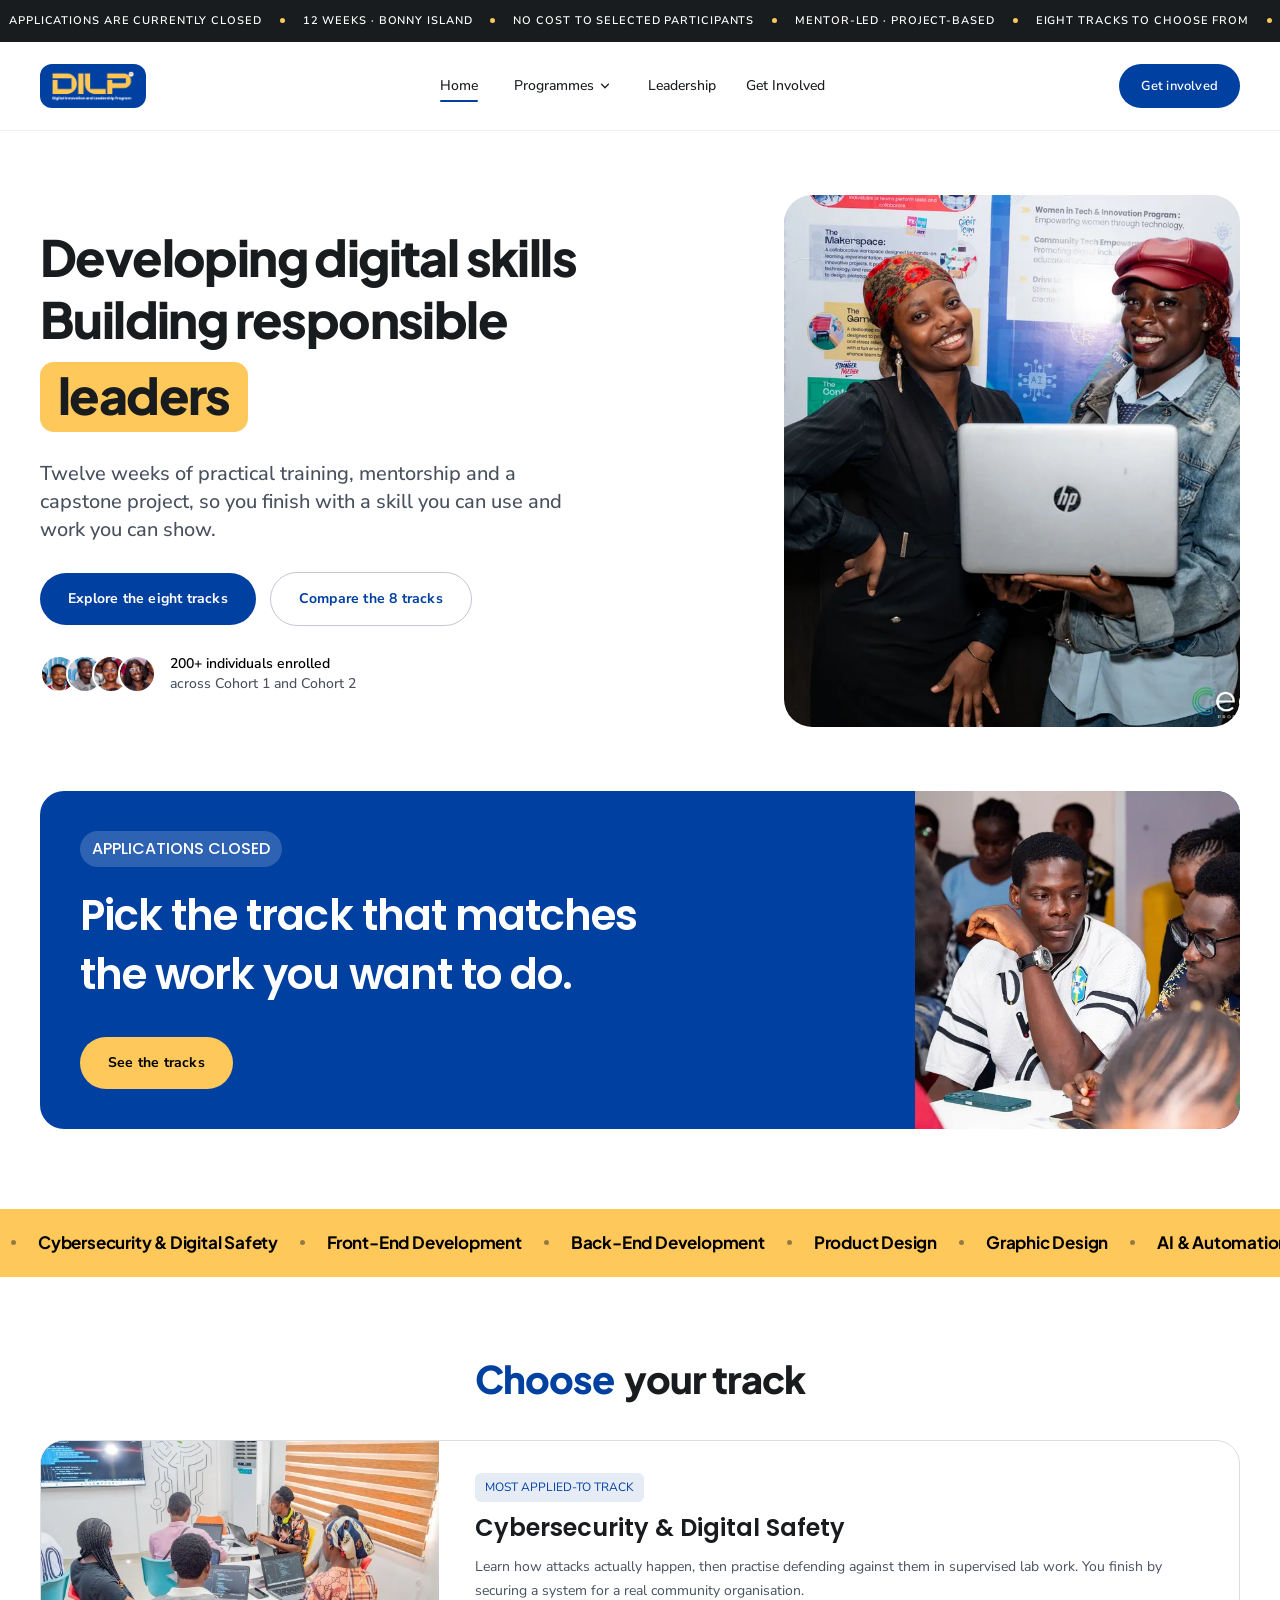
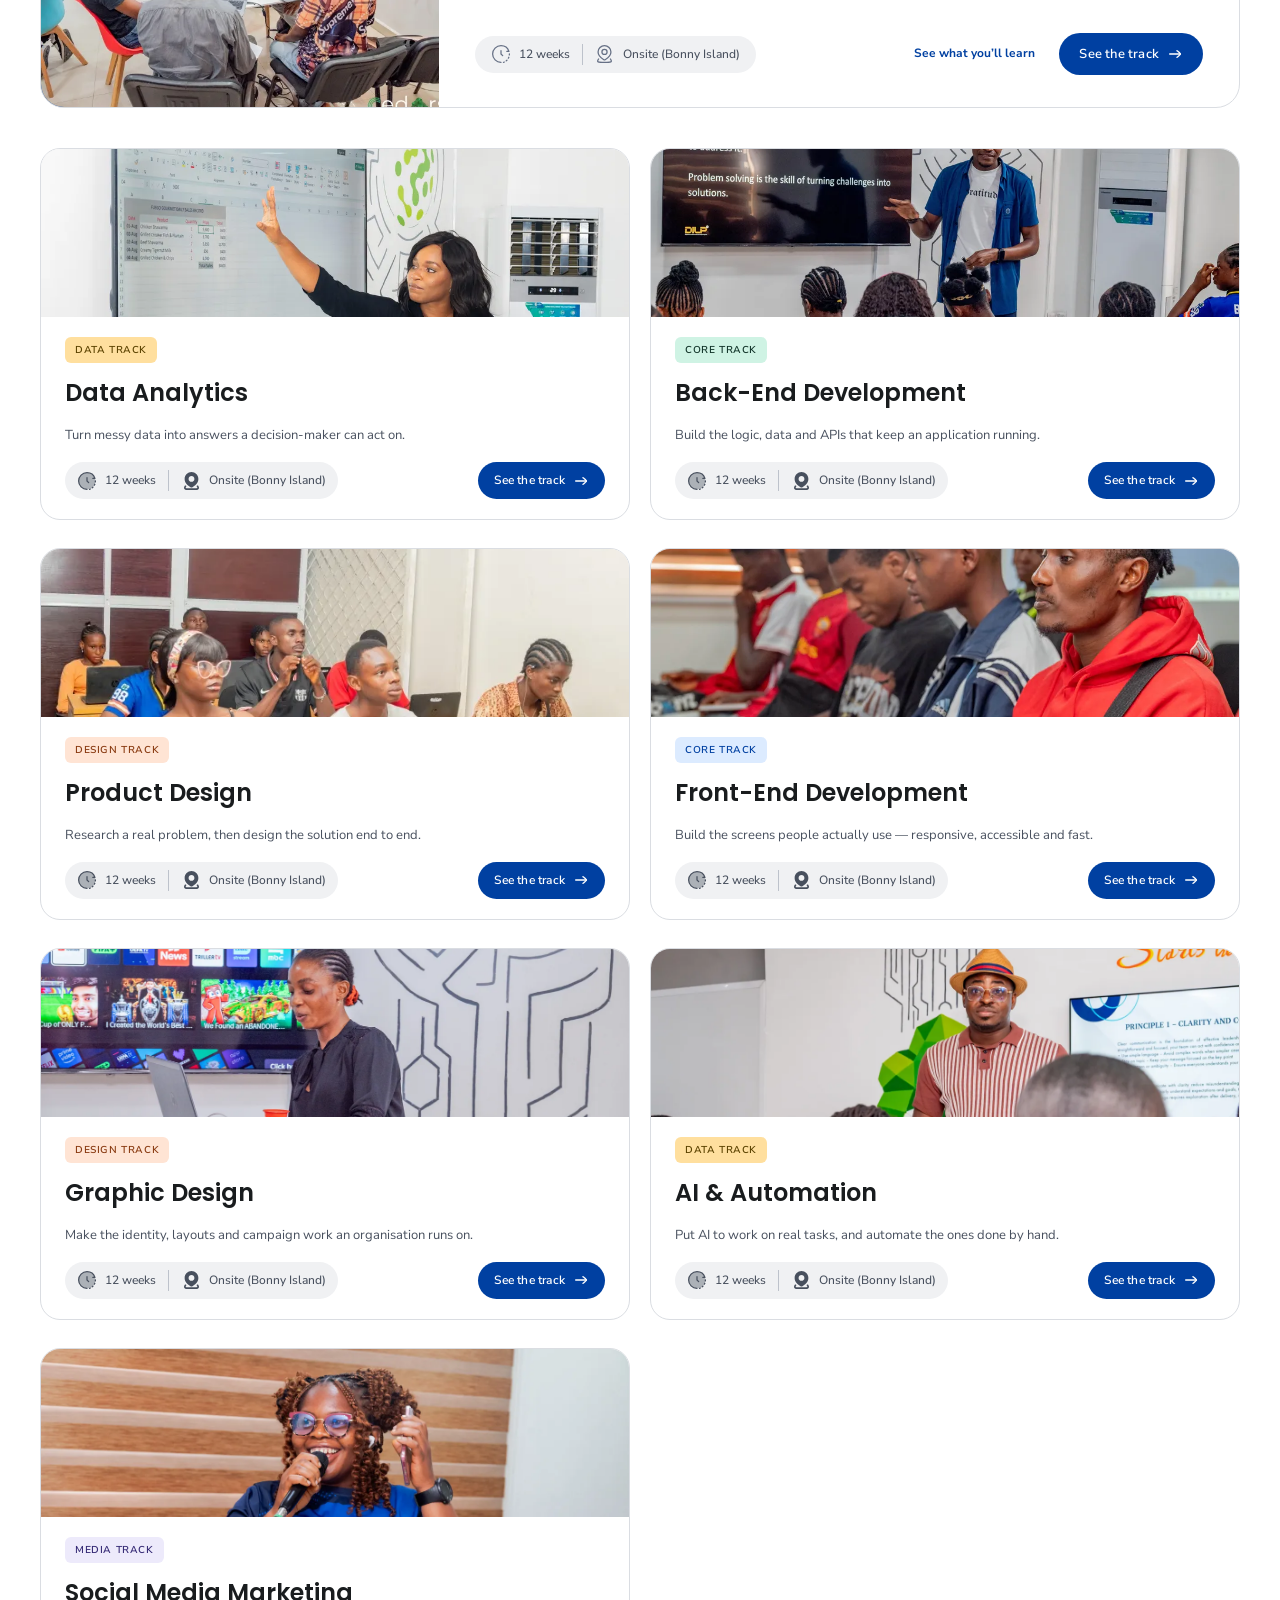
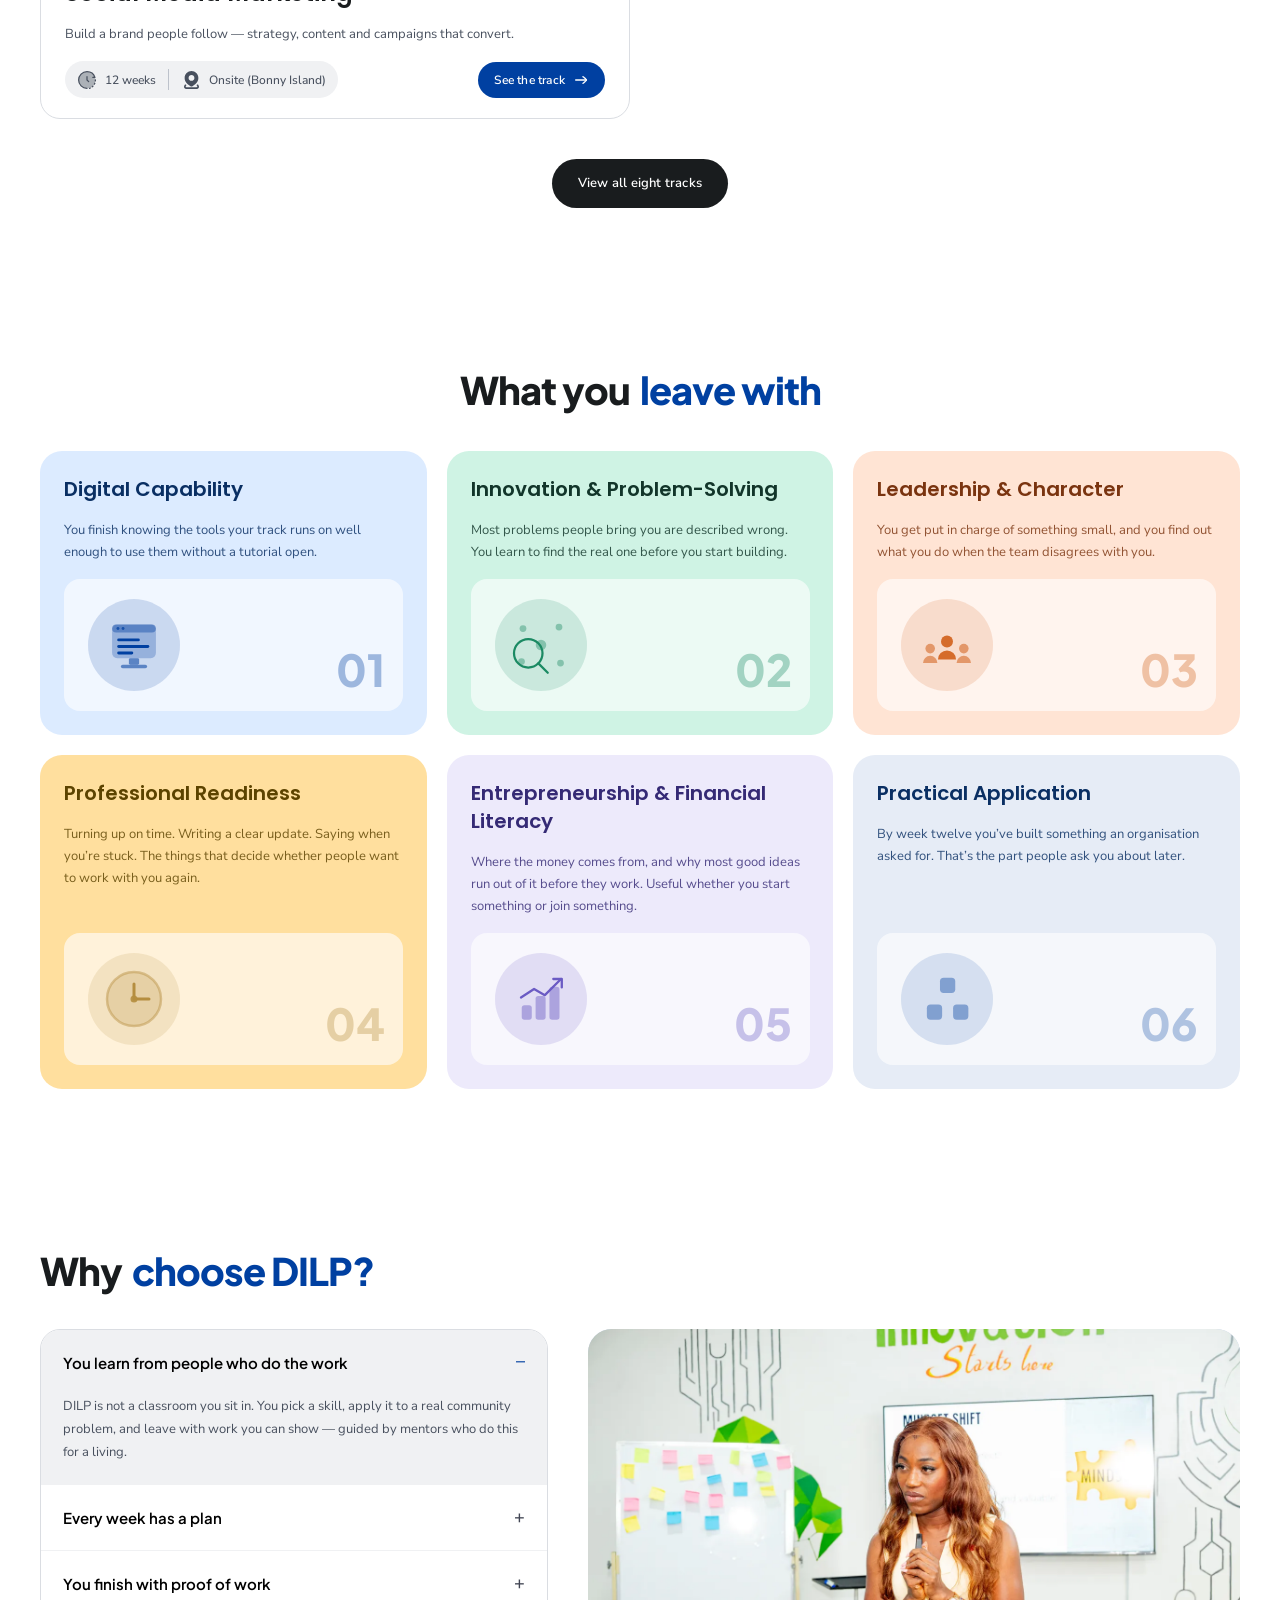
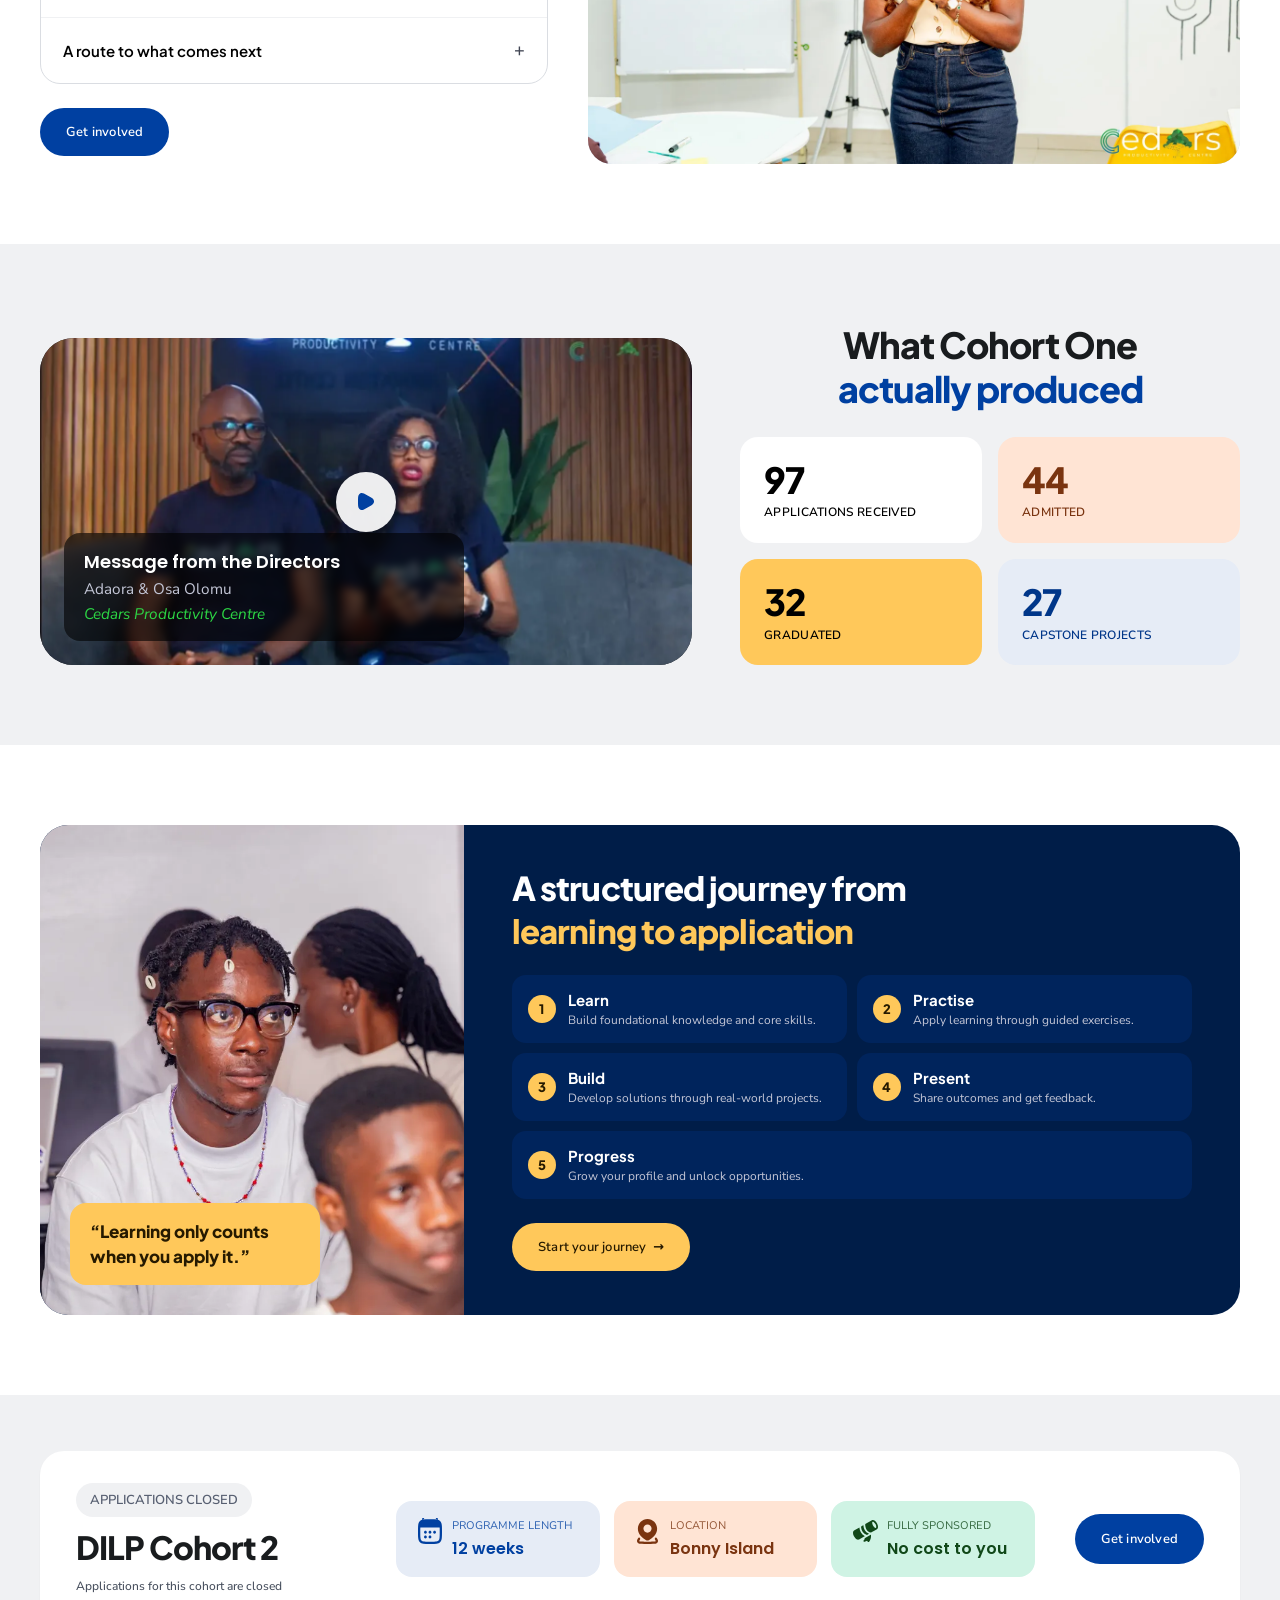
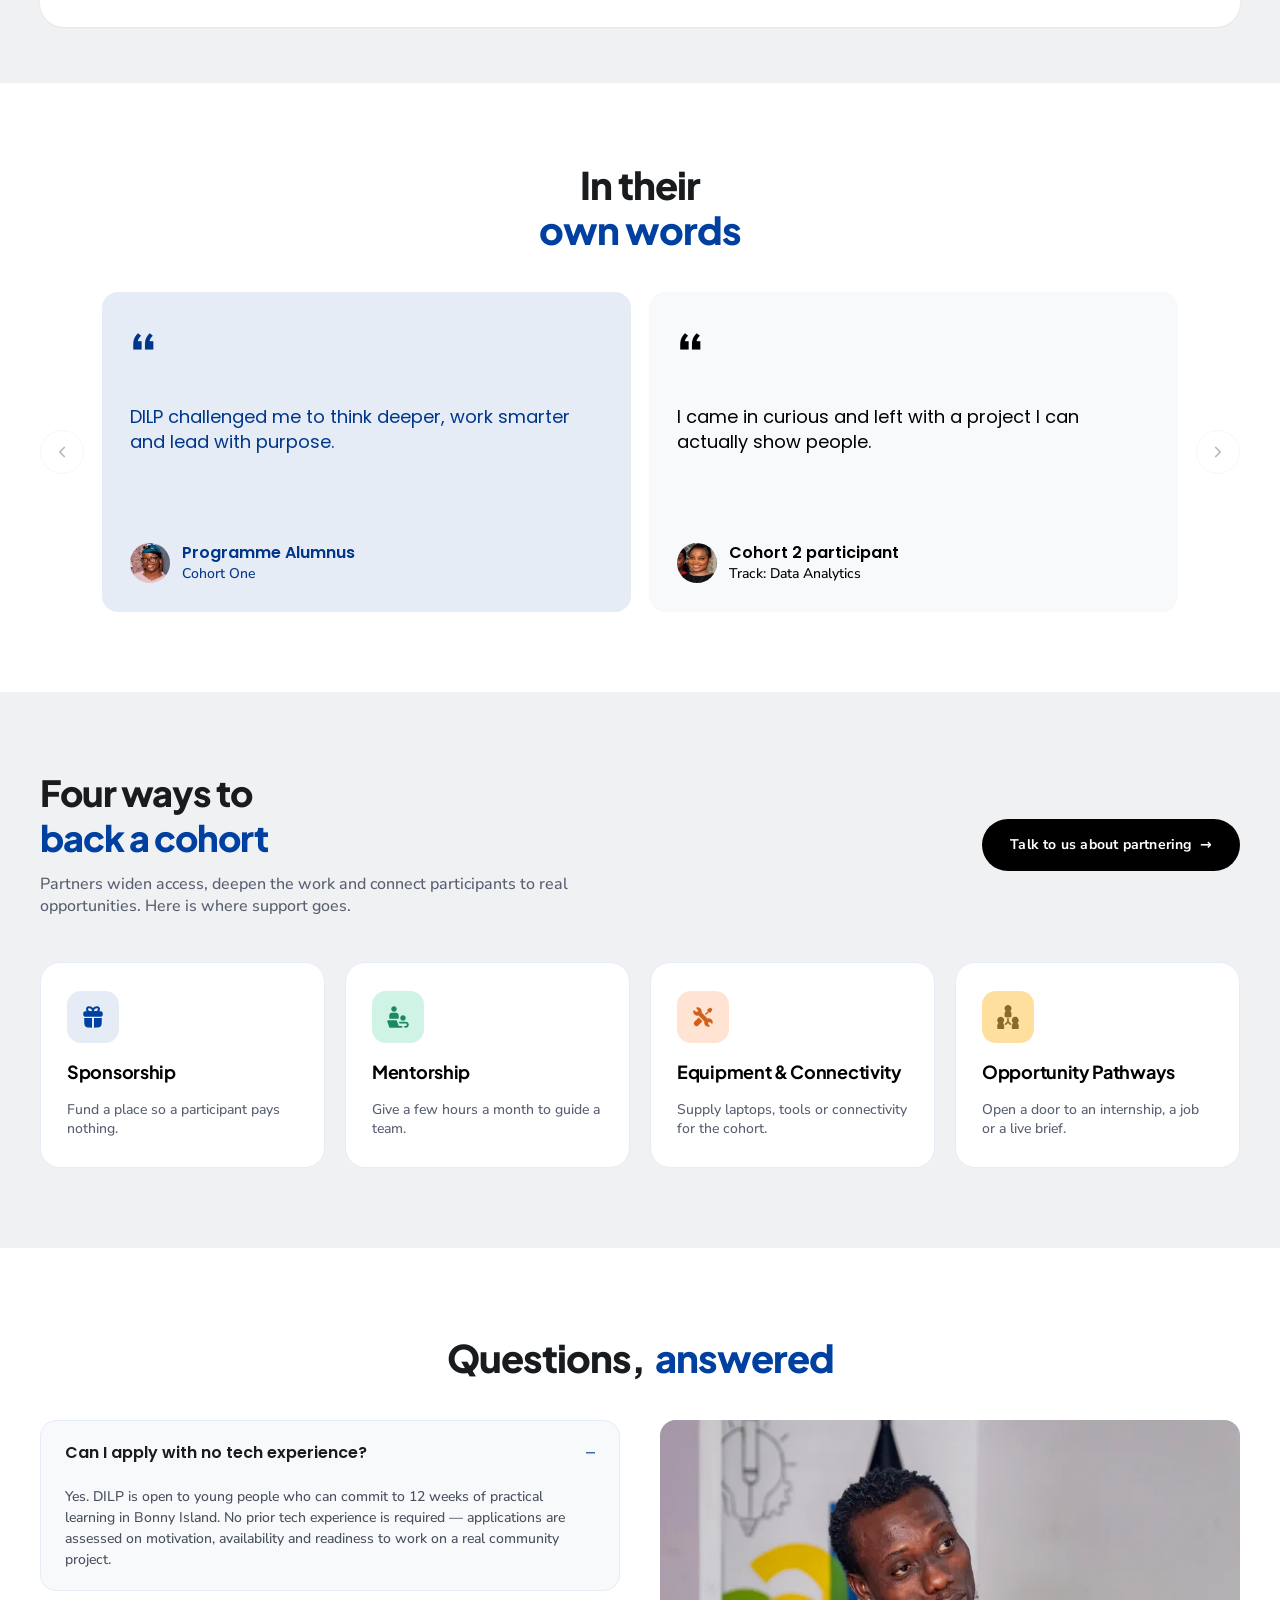
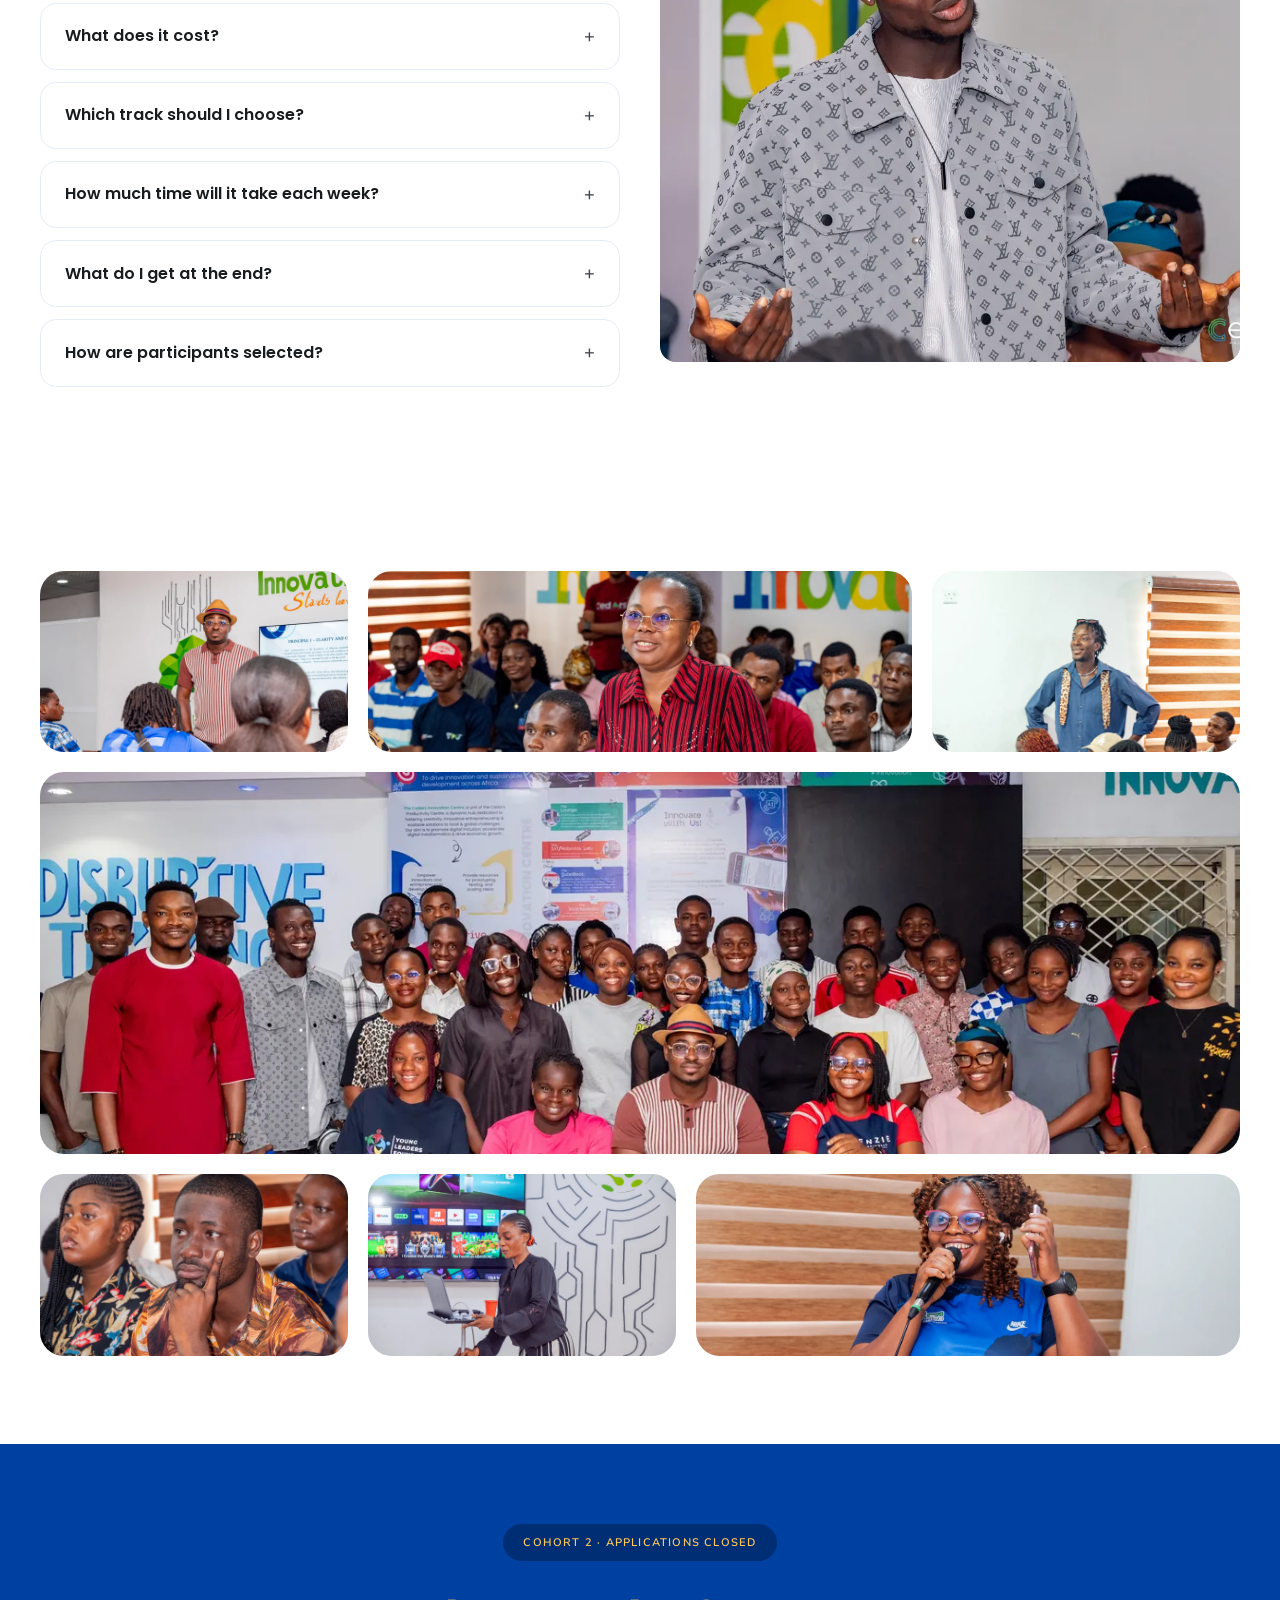
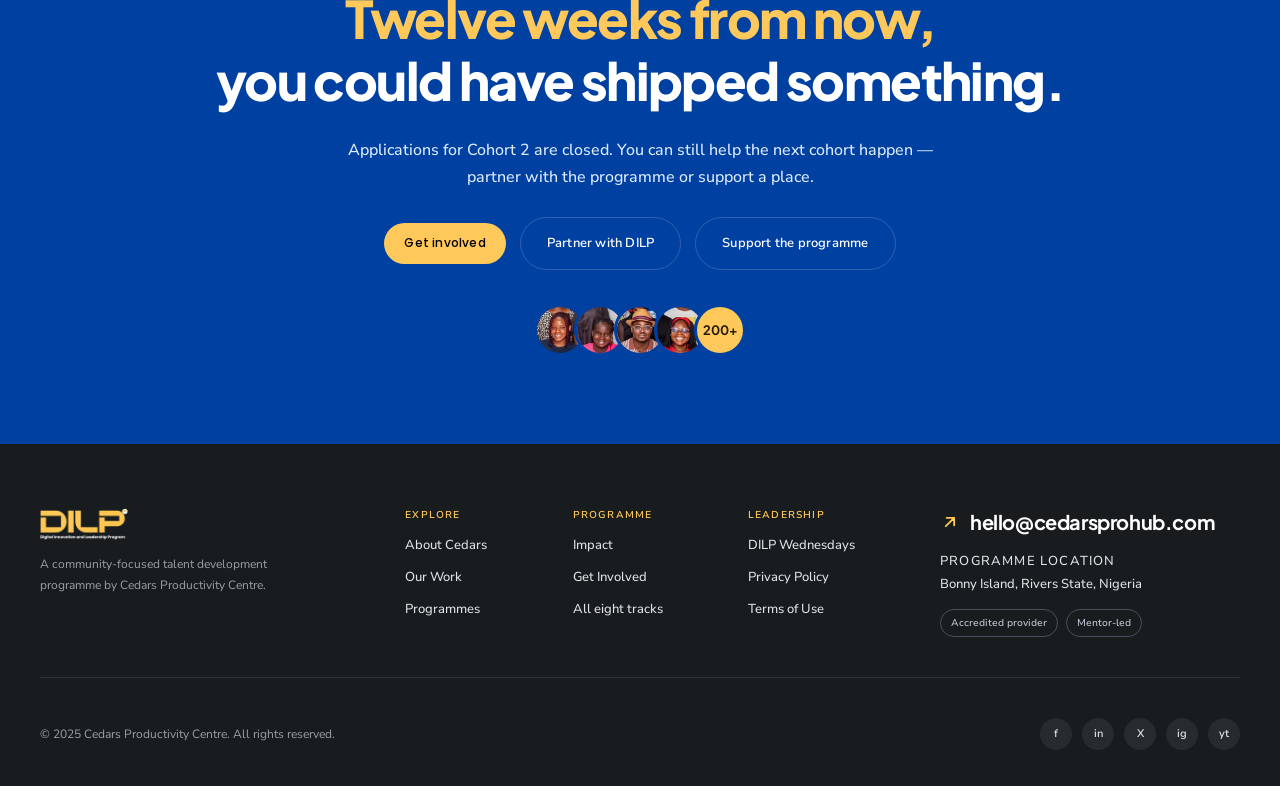
==== index.html @ db4162d0 "Sit each drawing inside its circle Two of the six spilled past the halo and the rest nearly filled i" ====
<!DOCTYPE html>
<html lang="en">
<head>
<meta charset="utf-8">
<meta name="viewport" content="width=device-width, initial-scale=1">
<title>DILP — Digital Innovation &amp; Leadership Programme | Cedars Productivity Centre</title>
<meta name="description" content="DILP is a 12-week practical training, mentorship and capstone programme in Bonny Island, delivered by Cedars Productivity Centre. Applications for Cohort 2 are closed. No cost to selected participants.">
<meta name="theme-color" content="#0040a1">

<meta property="og:type" content="website">
<meta property="og:title" content="DILP — Developing digital skills, building responsible leaders">
<meta property="og:description" content="Twelve weeks of practical training, mentorship and a capstone project. Applications for Cohort 2 are closed.">
<meta property="og:image" content="assets/img/hero-media.webp">

<link rel="preconnect" href="https://fonts.googleapis.com">
<link rel="preconnect" href="https://fonts.gstatic.com" crossorigin>
<link href="https://fonts.googleapis.com/css2?family=Plus+Jakarta+Sans:wght@600;700;800&family=Nunito+Sans:ital,wght@0,400;0,500;0,600;0,700;1,400&family=Poppins:wght@400;500;600&display=swap" rel="stylesheet">
<link rel="stylesheet" href="styles.css">
</head>
<body>

<a class="skip-link" href="#main">Skip to content</a>

<!-- =====================================================================
     1 — Announcement ticker (scrolling)
     ===================================================================== -->
<div class="ticker" aria-label="Programme announcements">
  <div class="marquee" style="--marquee-duration: 42s" data-marquee>
    <div class="marquee__track" data-marquee-track>
      <p class="ticker__item">APPLICATIONS ARE CURRENTLY CLOSED <img class="ticker__dot" src="assets/svg/ticker-dot.svg" alt="" aria-hidden="true"></p>
      <p class="ticker__item">12 WEEKS · BONNY ISLAND <img class="ticker__dot" src="assets/svg/ticker-dot.svg" alt="" aria-hidden="true"></p>
      <p class="ticker__item">NO COST TO SELECTED PARTICIPANTS <img class="ticker__dot" src="assets/svg/ticker-dot.svg" alt="" aria-hidden="true"></p>
      <p class="ticker__item">MENTOR-LED · PROJECT-BASED <img class="ticker__dot" src="assets/svg/ticker-dot.svg" alt="" aria-hidden="true"></p>
      <p class="ticker__item">EIGHT TRACKS TO CHOOSE FROM <img class="ticker__dot" src="assets/svg/ticker-dot.svg" alt="" aria-hidden="true"></p>
      <p class="ticker__item">DELIVERED BY CEDARS PRODUCTIVITY CENTRE <img class="ticker__dot" src="assets/svg/ticker-dot.svg" alt="" aria-hidden="true"></p>
    </div>
  </div>
</div>

<!-- =====================================================================
     2 — Header
     ===================================================================== -->
<header class="header" data-header>
  <div class="shell header__inner">
    <a class="logo" href="index.html" aria-label="DILP — home">
      <span class="logo__plate">
        <img class="logo__img" src="assets/img/dilp-logo.png" width="186" height="68" alt="DILP">
        <span class="logo__word" aria-hidden="true">DILP</span>
      </span>
    </a>

    <nav class="nav" aria-label="Primary">
      <a class="nav__link" href="index.html" aria-current="page">Home</a>
      <div class="nav__group" data-dropdown data-open="false">
        <button class="nav__link" type="button" aria-expanded="false" aria-haspopup="true" aria-controls="programmes-menu" data-dropdown-toggle>
          Programmes
          <img class="nav__chevron" src="assets/svg/nav-chevron.svg" alt="" aria-hidden="true">
        </button>
        <div class="dropdown" id="programmes-menu" role="menu">
          <span class="dropdown__label">EIGHT TRACKS</span>
          <a role="menuitem" href="tracks/cybersecurity.html">Cybersecurity &amp; Digital Safety</a>
          <a role="menuitem" href="tracks/front-end-development.html">Front-End Development</a>
          <a role="menuitem" href="tracks/back-end-development.html">Back-End Development</a>
          <a role="menuitem" href="tracks/product-design.html">Product Design</a>
          <a role="menuitem" href="tracks/graphic-design.html">Graphic Design</a>
          <a role="menuitem" href="tracks/ai-and-automation.html">AI &amp; Automation</a>
          <a role="menuitem" href="tracks/data-analytics.html">Data Analytics</a>
          <a role="menuitem" href="tracks/social-media-marketing.html">Social Media Marketing</a>
        </div>
      </div>
      <a class="nav__link" href="articles/index.html">Leadership</a>
      <a class="nav__link" href="get-involved.html">Get Involved</a>
    </nav>

    <div class="header__actions">
      <a class="btn btn--blue btn--nav" href="get-involved.html">Get involved</a>
      <button class="burger" type="button" aria-expanded="false" aria-controls="mobile-nav" aria-label="Open menu" data-burger>
        <span></span>
      </button>
    </div>
  </div>

  <!-- Mobile menu mirrors the desktop nav exactly: the same four
       destinations, with Programmes expanding to the track list. -->
  <div class="mobile-nav" id="mobile-nav" data-open="false">
    <div class="shell">
      <ul data-accordion>
        <li><a href="index.html">Home</a></li>
        <li class="mobile-nav__group" data-open="false">
          <button class="mobile-nav__toggle" type="button" aria-expanded="false" aria-controls="mobile-programmes" data-accordion-toggle>
            Programmes
            <span class="accordion__sign" aria-hidden="true">+</span>
          </button>
          <div class="accordion__panel" id="mobile-programmes" role="region" aria-label="Tracks">
            <div>
              <ul class="mobile-nav__sub">
                <li><a href="tracks/cybersecurity.html">Cybersecurity &amp; Digital Safety</a></li>
            <li><a href="tracks/front-end-development.html">Front-End Development</a></li>
            <li><a href="tracks/back-end-development.html">Back-End Development</a></li>
            <li><a href="tracks/product-design.html">Product Design</a></li>
            <li><a href="tracks/graphic-design.html">Graphic Design</a></li>
            <li><a href="tracks/ai-and-automation.html">AI &amp; Automation</a></li>
            <li><a href="tracks/data-analytics.html">Data Analytics</a></li>
            <li><a href="tracks/social-media-marketing.html">Social Media Marketing</a></li>
              </ul>
            </div>
          </div>
        </li>
        <li><a href="articles/index.html">Leadership</a></li>
        <li><a href="get-involved.html">Get Involved</a></li>
      </ul>
      <a class="btn btn--blue btn--lg" href="get-involved.html">Get involved</a>
    </div>
  </div>
</header>

<main id="main">
  <span id="top"></span>

  <!-- ===================================================================
       3 — Hero
       =================================================================== -->
  <section class="section--white hero">
    <div class="shell hero__inner">
      <div class="hero__copy">
        <h1 class="hero__headline">
          <span>Developing digital skills</span>
          <span class="hero__line2">
            <span>Building responsible</span>
            <span class="hero__mark">leaders</span>
          </span>
        </h1>
        <p class="hero__sub">Twelve weeks of practical training, mentorship and a capstone project, so you finish with a skill you can use and work you can show.</p>

        <div class="hero__ctas">
          <a class="btn btn--blue btn--lg" href="#tracks">Explore the eight tracks</a>
          <a class="btn btn--outline btn--lg" href="#tracks">Compare the 8 tracks</a>
        </div>

        <div class="proof">
          <div class="avatar-stack">
            <img src="assets/img/hero-avatar-1.webp" width="38" height="38" alt="" loading="lazy">
            <img src="assets/img/hero-avatar-2.webp" width="38" height="38" alt="" loading="lazy">
            <img src="assets/img/hero-avatar-3.webp" width="38" height="38" alt="" loading="lazy">
            <img src="assets/img/hero-avatar-4.webp" width="38" height="38" alt="" loading="lazy">
          </div>
          <p class="proof__text">
            <strong>200+ individuals enrolled</strong>
            <span>across Cohort 1 and Cohort 2</span>
          </p>
        </div>
      </div>

      <div class="hero__media">
        <img src="assets/img/hero-media.webp" width="480" height="560" alt="Two DILP participants presenting their work with a laptop at the Cedars Productivity Centre.">
      </div>
    </div>
  </section>

  <!-- ===================================================================
       4 — Hero promo cluster
       =================================================================== -->
  <section class="section--white promo">
    <div class="shell promo__inner">
      <!-- The Figma promo cluster is now a single full-width card; the quiz
           and "Delivered by" cards were dropped from the design. Kept here,
           commented out, in case you want them back.
      <div class="promo__side">
        <div class="card-quiz reveal">
          <h3>Not sure which track fits you?</h3>
          <a class="btn btn--white btn--sm" href="#tracks">Take the 2-minute quiz</a>
        </div>

        <div class="card-delivered reveal">
          <p class="card-delivered__eyebrow">DELIVERED BY</p>
          <h3>Cedars Productivity Centre</h3>
          <div class="chips">
            <span class="chip-outline">Mentor-led</span>
            <span class="chip-outline">Project-based</span>
          </div>
        </div>
      </div>
      -->

      <div class="card-urgency reveal">
        <div class="card-urgency__copy">
          <div class="card-urgency__top">
            <span class="chip-urgency chip-urgency--closed">APPLICATIONS CLOSED</span>
            <h2>Pick the track that matches the work you want to do.</h2>
          </div>
          <a class="btn btn--yellow btn--lg" href="#tracks" style="align-self:flex-start">See the tracks</a>
        </div>
        <div class="card-urgency__media">
          <img src="assets/img/promo-goodgods.webp" alt="DILP participants listening during a session." loading="lazy">
        </div>
      </div>
    </div>
  </section>

  <!-- ===================================================================
       5 — Track marquee (scrolling)
       =================================================================== -->
  <div class="track-marquee" aria-label="Available tracks">
    <div class="marquee marquee--reverse" style="--marquee-duration: 34s" data-marquee>
      <div class="marquee__track" data-marquee-track>
        <p class="track-marquee__item"><img class="track-marquee__sep" src="assets/svg/marquee-sep.svg" alt="" aria-hidden="true"> Cybersecurity &amp; Digital Safety</p>
        <p class="track-marquee__item"><img class="track-marquee__sep" src="assets/svg/marquee-sep.svg" alt="" aria-hidden="true"> Front-End Development</p>
        <p class="track-marquee__item"><img class="track-marquee__sep" src="assets/svg/marquee-sep.svg" alt="" aria-hidden="true"> Back-End Development</p>
        <p class="track-marquee__item"><img class="track-marquee__sep" src="assets/svg/marquee-sep.svg" alt="" aria-hidden="true"> Product Design</p>
        <p class="track-marquee__item"><img class="track-marquee__sep" src="assets/svg/marquee-sep.svg" alt="" aria-hidden="true"> Graphic Design</p>
        <p class="track-marquee__item"><img class="track-marquee__sep" src="assets/svg/marquee-sep.svg" alt="" aria-hidden="true"> AI &amp; Automation</p>
        <p class="track-marquee__item"><img class="track-marquee__sep" src="assets/svg/marquee-sep.svg" alt="" aria-hidden="true"> Data Analytics</p>
        <p class="track-marquee__item"><img class="track-marquee__sep" src="assets/svg/marquee-sep.svg" alt="" aria-hidden="true"> Social Media Marketing</p>
        <p class="track-marquee__item"><img class="track-marquee__sep" src="assets/svg/marquee-sep.svg" alt="" aria-hidden="true"> Capstone Project</p>
      </div>
    </div>
  </div>

  <!-- ===================================================================
       6 — Choose your track
       =================================================================== -->
  <section class="section--white" id="tracks">
    <div class="shell tracks__inner">
      <h2 class="heading2 reveal"><span class="accent">Choose</span> <span>your track</span></h2>

      <article class="track-featured reveal">
        <div class="track-featured__thumb">
          <div class="track-featured__thumb-inner">
            <img src="assets/img/track-featured.webp" alt="Students working on laptops during a cybersecurity lab session.">
          </div>
        </div>
        <div class="track-featured__body">
          <div class="track-featured__top">
            <span class="chip-soft">MOST APPLIED-TO TRACK</span>
            <h3><a class="card-link" href="tracks/cybersecurity.html">Cybersecurity &amp; Digital Safety</a></h3>
            <p>Learn how attacks actually happen, then practise defending against them in supervised lab work. You finish by securing a system for a real community organisation.</p>
          </div>
          <div class="track-featured__bottom">
            <div class="meta-pill">
              <span class="meta-pill__item"><span class="ico ico--20"><img src="assets/svg/icon-clock-lg.svg" alt="" aria-hidden="true"></span><span>12 weeks</span></span>
              <span class="meta-pill__rule"></span>
              <span class="meta-pill__item"><span class="ico ico--20"><img src="assets/svg/icon-location-lg.svg" alt="" aria-hidden="true"></span><span>Onsite (Bonny Island)</span></span>
            </div>
            <div class="track-featured__actions">
              <a class="link-strong" href="tracks/cybersecurity.html">See what you&rsquo;ll learn</a>
              <a class="btn btn--blue btn--sm" href="tracks/cybersecurity.html">See the track <span class="ico ico--16 arrow"><img src="assets/svg/icon-arrow-right.svg" alt="" aria-hidden="true"></span></a>
            </div>
          </div>
        </div>
      </article>

      <div class="track-grid">
        <article class="track-card reveal">
          <div class="track-card__media track-card__media--data">
            <img src="assets/img/track-data-top.webp" alt="A facilitator pointing at a whiteboard during a data analytics class." loading="lazy">
          </div>
          <div class="track-card__body">
            <span class="tag tag--data">DATA TRACK</span>
            <h3><a class="card-link" href="tracks/data-analytics.html">Data Analytics</a></h3>
            <p>Turn messy data into answers a decision-maker can act on.</p>
            <div class="track-card__footer">
              <div class="meta-pill meta-pill--tight">
                <span class="meta-pill__item"><span class="ico ico--20"><img src="assets/svg/icon-clock.svg" alt="" aria-hidden="true"></span><span>12 weeks</span></span>
                <span class="meta-pill__rule"></span>
                <span class="meta-pill__item"><span class="ico ico--20"><img src="assets/svg/icon-location.svg" alt="" aria-hidden="true"></span><span>Onsite (Bonny Island)</span></span>
              </div>
              <a class="btn btn--blue btn--xs" href="tracks/data-analytics.html">See the track <span class="ico ico--16 arrow"><img src="assets/svg/icon-arrow-right.svg" alt="" aria-hidden="true"></span></a>
            </div>
          </div>
        </article>

        <article class="track-card reveal">
          <div class="track-card__media track-card__media--backend">
            <img src="assets/img/track-backend-top.webp" alt="A DILP participant presenting a problem-solving slide." loading="lazy">
          </div>
          <div class="track-card__body">
            <span class="tag tag--core-green">CORE TRACK</span>
            <h3><a class="card-link" href="tracks/back-end-development.html">Back-End Development</a></h3>
            <p>Build the logic, data and APIs that keep an application running.</p>
            <div class="track-card__footer">
              <div class="meta-pill meta-pill--tight">
                <span class="meta-pill__item"><span class="ico ico--20"><img src="assets/svg/icon-clock.svg" alt="" aria-hidden="true"></span><span>12 weeks</span></span>
                <span class="meta-pill__rule"></span>
                <span class="meta-pill__item"><span class="ico ico--20"><img src="assets/svg/icon-location.svg" alt="" aria-hidden="true"></span><span>Onsite (Bonny Island)</span></span>
              </div>
              <a class="btn btn--blue btn--xs" href="tracks/back-end-development.html">See the track <span class="ico ico--16 arrow"><img src="assets/svg/icon-arrow-right.svg" alt="" aria-hidden="true"></span></a>
            </div>
          </div>
        </article>

        <article class="track-card reveal">
          <div class="track-card__media track-card__media--design">
            <img src="assets/img/track-design-top.webp" alt="Participants collaborating around laptops in a design session." loading="lazy">
          </div>
          <div class="track-card__body">
            <span class="tag tag--design">DESIGN TRACK</span>
            <h3><a class="card-link" href="tracks/product-design.html">Product Design</a></h3>
            <p>Research a real problem, then design the solution end to end.</p>
            <div class="track-card__footer">
              <div class="meta-pill meta-pill--tight">
                <span class="meta-pill__item"><span class="ico ico--20"><img src="assets/svg/icon-clock.svg" alt="" aria-hidden="true"></span><span>12 weeks</span></span>
                <span class="meta-pill__rule"></span>
                <span class="meta-pill__item"><span class="ico ico--20"><img src="assets/svg/icon-location.svg" alt="" aria-hidden="true"></span><span>Onsite (Bonny Island)</span></span>
              </div>
              <a class="btn btn--blue btn--xs" href="tracks/product-design.html">See the track <span class="ico ico--16 arrow"><img src="assets/svg/icon-arrow-right.svg" alt="" aria-hidden="true"></span></a>
            </div>
          </div>
        </article>

        <article class="track-card reveal">
          <div class="track-card__media track-card__media--frontend">
            <img src="assets/img/track-frontend-top.webp" alt="A row of DILP participants concentrating during a front-end session." loading="lazy">
          </div>
          <div class="track-card__body">
            <span class="tag tag--core-blue">CORE TRACK</span>
            <h3><a class="card-link" href="tracks/front-end-development.html">Front-End Development</a></h3>
            <p>Build the screens people actually use — responsive, accessible and fast.</p>
            <div class="track-card__footer">
              <div class="meta-pill meta-pill--tight">
                <span class="meta-pill__item"><span class="ico ico--20"><img src="assets/svg/icon-clock.svg" alt="" aria-hidden="true"></span><span>12 weeks</span></span>
                <span class="meta-pill__rule"></span>
                <span class="meta-pill__item"><span class="ico ico--20"><img src="assets/svg/icon-location.svg" alt="" aria-hidden="true"></span><span>Onsite (Bonny Island)</span></span>
              </div>
              <a class="btn btn--blue btn--xs" href="tracks/front-end-development.html">See the track <span class="ico ico--16 arrow"><img src="assets/svg/icon-arrow-right.svg" alt="" aria-hidden="true"></span></a>
            </div>
          </div>
        </article>

        <article class="track-card reveal">
          <div class="track-card__media track-card__media--graphic">
            <img src="assets/img/gallery-6.webp" alt="A DILP participant setting up a presentation in the training room." loading="lazy">
          </div>
          <div class="track-card__body">
            <span class="tag tag--design">DESIGN TRACK</span>
            <h3><a class="card-link" href="tracks/graphic-design.html">Graphic Design</a></h3>
            <p>Make the identity, layouts and campaign work an organisation runs on.</p>
            <div class="track-card__footer">
              <div class="meta-pill meta-pill--tight">
                <span class="meta-pill__item"><span class="ico ico--20"><img src="assets/svg/icon-clock.svg" alt="" aria-hidden="true"></span><span>12 weeks</span></span>
                <span class="meta-pill__rule"></span>
                <span class="meta-pill__item"><span class="ico ico--20"><img src="assets/svg/icon-location.svg" alt="" aria-hidden="true"></span><span>Onsite (Bonny Island)</span></span>
              </div>
              <a class="btn btn--blue btn--xs" href="tracks/graphic-design.html">See the track <span class="ico ico--16 arrow"><img src="assets/svg/icon-arrow-right.svg" alt="" aria-hidden="true"></span></a>
            </div>
          </div>
        </article>

        <article class="track-card reveal">
          <div class="track-card__media track-card__media--ai">
            <img src="assets/img/gallery-1.webp" alt="A speaker presenting at a DILP session." loading="lazy">
          </div>
          <div class="track-card__body">
            <span class="tag tag--data">DATA TRACK</span>
            <h3><a class="card-link" href="tracks/ai-and-automation.html">AI &amp; Automation</a></h3>
            <p>Put AI to work on real tasks, and automate the ones done by hand.</p>
            <div class="track-card__footer">
              <div class="meta-pill meta-pill--tight">
                <span class="meta-pill__item"><span class="ico ico--20"><img src="assets/svg/icon-clock.svg" alt="" aria-hidden="true"></span><span>12 weeks</span></span>
                <span class="meta-pill__rule"></span>
                <span class="meta-pill__item"><span class="ico ico--20"><img src="assets/svg/icon-location.svg" alt="" aria-hidden="true"></span><span>Onsite (Bonny Island)</span></span>
              </div>
              <a class="btn btn--blue btn--xs" href="tracks/ai-and-automation.html">See the track <span class="ico ico--16 arrow"><img src="assets/svg/icon-arrow-right.svg" alt="" aria-hidden="true"></span></a>
            </div>
          </div>
        </article>

        <article class="track-card reveal">
          <div class="track-card__media track-card__media--social">
            <img src="assets/img/gallery-7.webp" alt="A DILP participant presenting to the room with a phone in hand." loading="lazy">
          </div>
          <div class="track-card__body">
            <span class="tag tag--media">MEDIA TRACK</span>
            <h3><a class="card-link" href="tracks/social-media-marketing.html">Social Media Marketing</a></h3>
            <p>Build a brand people follow &mdash; strategy, content and campaigns that convert.</p>
            <div class="track-card__footer">
              <div class="meta-pill meta-pill--tight">
                <span class="meta-pill__item"><span class="ico ico--20"><img src="assets/svg/icon-clock.svg" alt="" aria-hidden="true"></span><span>12 weeks</span></span>
                <span class="meta-pill__rule"></span>
                <span class="meta-pill__item"><span class="ico ico--20"><img src="assets/svg/icon-location.svg" alt="" aria-hidden="true"></span><span>Onsite (Bonny Island)</span></span>
              </div>
              <a class="btn btn--blue btn--xs" href="tracks/social-media-marketing.html">See the track <span class="ico ico--16 arrow"><img src="assets/svg/icon-arrow-right.svg" alt="" aria-hidden="true"></span></a>
            </div>
          </div>
        </article>
      </div>

      <a class="btn btn--dark btn--md reveal" href="#apply">View all eight tracks</a>
    </div>
  </section>

  <!-- ===================================================================
       7 — What you leave with
       =================================================================== -->
  <section class="section--white" id="leave-with">
    <div class="shell develops__inner">
      <h2 class="heading2 reveal"><span>What you</span> <span class="accent">leave with</span></h2>

      <div class="develops__grid">
        <article class="develop-card dc--1 reveal">
          <h3>Digital Capability</h3>
          <p>You finish knowing the tools your track runs on well enough to use them without a tutorial open.</p>
          <div class="develop-card__art" aria-hidden="true">
            <svg class="dc-art dc-art--1" viewBox="0 0 140 132" preserveAspectRatio="xMinYMid meet" aria-hidden="true" focusable="false">
              <circle class="dc-halo" cx="70" cy="66" r="46"/>
              <g class="dc-in">
                <rect class="dc-screen" x="40" y="38" width="60" height="46" rx="7"/>
                <rect class="dc-screen-bar" x="40" y="38" width="60" height="11" rx="5.5"/>
                <circle class="dc-screen-dot" cx="48" cy="43.5" r="2"/>
                <circle class="dc-screen-dot" cx="55" cy="43.5" r="2"/>
                <rect class="dc-line dc-line--1" x="47" y="57" width="31" height="4" rx="2"/>
                <rect class="dc-line dc-line--2" x="47" y="66" width="44" height="4" rx="2"/>
                <rect class="dc-line dc-line--3" x="47" y="75" width="22" height="4" rx="2"/>
                <rect class="dc-stand" x="63" y="84" width="14" height="9" rx="2"/>
                <rect class="dc-base" x="52" y="93" width="36" height="5" rx="2.5"/>
              </g>
            </svg>
            <span class="develop-card__num">01</span>
          </div>
        </article>

        <article class="develop-card dc--2 reveal">
          <h3>Innovation &amp; Problem-Solving</h3>
          <p>Most problems people bring you are described wrong. You learn to find the real one before you start building.</p>
          <div class="develop-card__art" aria-hidden="true">
            <svg class="dc-art dc-art--2" viewBox="0 0 140 132" preserveAspectRatio="xMinYMid meet" aria-hidden="true" focusable="false">
              <circle class="dc-halo" cx="70" cy="66" r="46"/>
              <g class="dc-in">
                <circle class="dc-seed" cx="46" cy="44" r="4.5"/>
                <circle class="dc-seed" cx="94" cy="42" r="4.5"/>
                <circle class="dc-seed" cx="44" cy="88" r="4.5"/>
                <circle class="dc-seed" cx="96" cy="90" r="4.5"/>
                <circle class="dc-seed dc-seed--key" cx="70" cy="66" r="7"/>
                <g class="dc-lens">
                  <circle class="dc-lens-ring" cx="70" cy="66" r="19"/>
                  <path class="dc-lens-handle" d="M83.5 79.5L96 92"/>
                </g>
              </g>
            </svg>
            <span class="develop-card__num">02</span>
          </div>
        </article>

        <article class="develop-card dc--3 reveal">
          <h3>Leadership &amp; Character</h3>
          <p>You get put in charge of something small, and you find out what you do when the team disagrees with you.</p>
          <div class="develop-card__art" aria-hidden="true">
            <svg class="dc-art dc-art--3" viewBox="0 0 140 132" preserveAspectRatio="xMinYMid meet" aria-hidden="true" focusable="false">
              <circle class="dc-halo" cx="70" cy="66" r="46"/>
              <g class="dc-in">
                <g class="dc-person dc-person--l">
                  <circle cx="42" cy="72" r="8"/>
                  <path d="M30 96a12 12 0 0 1 24 0z"/>
                </g>
                <g class="dc-person dc-person--r">
                  <circle cx="98" cy="72" r="8"/>
                  <path d="M86 96a12 12 0 0 1 24 0z"/>
                </g>
                <g class="dc-person dc-person--c">
                  <circle cx="70" cy="60" r="10"/>
                  <path d="M55 90a15 15 0 0 1 30 0z"/>
                </g>
                <path class="dc-arrow" d="M70 30l8 11H62z"/>
              </g>
            </svg>
            <span class="develop-card__num">03</span>
          </div>
        </article>

        <article class="develop-card dc--4 reveal">
          <h3>Professional Readiness</h3>
          <p>Turning up on time. Writing a clear update. Saying when you&rsquo;re stuck. The things that decide whether people want to work with you again.</p>
          <div class="develop-card__art" aria-hidden="true">
            <svg class="dc-art dc-art--4" viewBox="0 0 140 132" preserveAspectRatio="xMinYMid meet" aria-hidden="true" focusable="false">
              <circle class="dc-halo" cx="70" cy="66" r="46"/>
              <g class="dc-in">
                <circle class="dc-clock-face" cx="70" cy="66" r="27"/>
                <circle class="dc-clock-rim" cx="70" cy="66" r="27"/>
                <line class="dc-hand dc-hand--h" x1="70" y1="66" x2="70" y2="51"/>
                <line class="dc-hand dc-hand--m" x1="70" y1="66" x2="85" y2="66"/>
                <circle class="dc-pivot" cx="70" cy="66" r="3.5"/>
              </g>
            </svg>
            <span class="develop-card__num">04</span>
          </div>
        </article>

        <article class="develop-card dc--5 reveal">
          <h3>Entrepreneurship &amp; Financial Literacy</h3>
          <p>Where the money comes from, and why most good ideas run out of it before they work. Useful whether you start something or join something.</p>
          <div class="develop-card__art" aria-hidden="true">
            <svg class="dc-art dc-art--5" viewBox="0 0 140 132" preserveAspectRatio="xMinYMid meet" aria-hidden="true" focusable="false">
              <circle class="dc-halo" cx="70" cy="66" r="46"/>
              <g class="dc-in">
                <rect class="dc-bar dc-bar--1" x="45" y="74" width="13" height="19" rx="3.5"/>
                <rect class="dc-bar dc-bar--2" x="63" y="62" width="13" height="31" rx="3.5"/>
                <rect class="dc-bar dc-bar--3" x="81" y="50" width="13" height="43" rx="3.5"/>
                <path class="dc-trend" d="M44 64l17-11 14 8 21-21"/>
                <path class="dc-trend-head" d="M86 40h11v11"/>
              </g>
            </svg>
            <span class="develop-card__num">05</span>
          </div>
        </article>

        <article class="develop-card dc--6 reveal">
          <h3>Practical Application</h3>
          <p>By week twelve you&rsquo;ve built something an organisation asked for. That&rsquo;s the part people ask you about later.</p>
          <div class="develop-card__art" aria-hidden="true">
            <svg class="dc-art dc-art--6" viewBox="0 0 140 132" preserveAspectRatio="xMinYMid meet" aria-hidden="true" focusable="false">
              <circle class="dc-halo" cx="70" cy="66" r="46"/>
              <g class="dc-in">
                <rect class="dc-block dc-block--1" x="44" y="68" width="25" height="25" rx="6"/>
                <rect class="dc-block dc-block--2" x="73" y="68" width="25" height="25" rx="6"/>
                <rect class="dc-block dc-block--3" x="58.5" y="40" width="25" height="25" rx="6"/>
              </g>
            </svg>
            <span class="develop-card__num">06</span>
          </div>
        </article>
      </div>
    </div>
  </section>

  <!-- ===================================================================
       8 — Why choose DILP
       =================================================================== -->
  <section class="section--white" id="why">
    <div class="shell why__inner">
      <h2 class="heading2 reveal"><span>Why</span> <span class="accent">choose DILP?</span></h2>

      <div class="why__body">
        <div class="why__left">
          <div class="accordion reveal" data-accordion data-single="true">
            <div class="accordion__item" data-open="true">
              <button class="accordion__head" type="button" aria-expanded="true" aria-controls="why-panel-1" data-accordion-toggle>
                You learn from people who do the work
                <span class="accordion__sign" aria-hidden="true">&ndash;</span>
              </button>
              <div class="accordion__panel" id="why-panel-1" role="region">
                <div><p>DILP is not a classroom you sit in. You pick a skill, apply it to a real community problem, and leave with work you can show — guided by mentors who do this for a living.</p></div>
              </div>
            </div>

            <div class="accordion__item" data-open="false">
              <button class="accordion__head" type="button" aria-expanded="false" aria-controls="why-panel-2" data-accordion-toggle>
                Every week has a plan
                <span class="accordion__sign" aria-hidden="true">+</span>
              </button>
              <div class="accordion__panel" id="why-panel-2" role="region">
                <div><p>The programme runs on a set structure — learn, practise, build, present, progress. Each week has stated outcomes, supervised practice and a checkpoint, so you always know where you are and what comes next.</p></div>
              </div>
            </div>

            <div class="accordion__item" data-open="false">
              <button class="accordion__head" type="button" aria-expanded="false" aria-controls="why-panel-3" data-accordion-toggle>
                You finish with proof of work
                <span class="accordion__sign" aria-hidden="true">+</span>
              </button>
              <div class="accordion__panel" id="why-panel-3" role="region">
                <div><p>Every participant ships a capstone project for a real community organisation. Cohort 1 produced 27 of them. That project — not a certificate alone — is what you show the next person who asks what you can do.</p></div>
              </div>
            </div>

            <div class="accordion__item" data-open="false">
              <button class="accordion__head" type="button" aria-expanded="false" aria-controls="why-panel-4" data-accordion-toggle>
                A route to what comes next
                <span class="accordion__sign" aria-hidden="true">+</span>
              </button>
              <div class="accordion__panel" id="why-panel-4" role="region">
                <div><p>Graduation is a handover, not an ending. Partners open doors to internships, jobs and live briefs, and mentors stay reachable while you take the next step.</p></div>
              </div>
            </div>
          </div>

          <a class="btn btn--blue btn--md reveal" href="get-involved.html">Get involved</a>
        </div>

        <div class="why__media reveal">
          <img src="assets/img/why-class.webp" alt="A DILP facilitator leading a mindset-shift session in front of a whiteboard." loading="lazy">
        </div>
      </div>
    </div>
  </section>

  <!-- ===================================================================
       9 — What Cohort One produced
       =================================================================== -->
  <section class="section--grey" id="impact">
    <div class="shell evidence__inner">
      <div class="video-card reveal">
        <img class="video-card__still" src="assets/img/evidence-video.webp" alt="Adaora and Osa Olomu recording a message from the directors of Cedars Productivity Centre." loading="lazy">
        <button class="video-card__play" type="button" data-video-open aria-label="Play the message from the directors">
          <img class="bg" src="assets/svg/play-button.svg" alt="" aria-hidden="true">
          <span class="ico ico--24 glyph"><img src="assets/svg/icon-play.svg" alt="" aria-hidden="true"></span>
        </button>
        <div class="video-card__caption">
          <strong>Message from the Directors</strong>
          <span>Adaora &amp; Osa Olomu</span>
          <em>Cedars Productivity Centre</em>
        </div>
      </div>

      <div class="evidence__right">
        <h2 class="heading2 heading2--center reveal">
          <span>What Cohort One</span>
          <span class="accent">actually produced</span>
        </h2>

        <div class="stats">
          <div class="stat stat--white reveal">
            <span class="stat__num" data-count-to="97">97</span>
            <span class="stat__label">APPLICATIONS RECEIVED</span>
          </div>
          <div class="stat stat--peach reveal">
            <span class="stat__num" data-count-to="44">44</span>
            <span class="stat__label">ADMITTED</span>
          </div>
          <div class="stat stat--yellow reveal">
            <span class="stat__num" data-count-to="32">32</span>
            <span class="stat__label">GRADUATED</span>
          </div>
          <div class="stat stat--blue reveal">
            <span class="stat__num" data-count-to="27">27</span>
            <span class="stat__label">CAPSTONE PROJECTS</span>
          </div>
        </div>
      </div>
    </div>
  </section>

  <!-- ===================================================================
       10 — A structured journey
       =================================================================== -->
  <section class="section--white" id="journey">
    <div class="shell journey__inner">
      <div class="journey__card reveal">
        <div class="journey__photo">
          <img src="assets/img/journey-top.webp" alt="A DILP participant listening closely during a speak-to-lead session." loading="lazy">
          <p class="journey__badge">&ldquo;Learning only counts when you apply it.&rdquo;</p>
        </div>

        <div class="journey__content">
          <h2 class="journey__heading">
            <span>A structured journey from</span>
            <span class="accent">learning to application</span>
          </h2>

          <div class="steps">
            <div class="step">
              <span class="step__num">1</span>
              <span class="step__label"><strong>Learn</strong><span>Build foundational knowledge and core skills.</span></span>
            </div>
            <div class="step">
              <span class="step__num">2</span>
              <span class="step__label"><strong>Practise</strong><span>Apply learning through guided exercises.</span></span>
            </div>
            <div class="step">
              <span class="step__num">3</span>
              <span class="step__label"><strong>Build</strong><span>Develop solutions through real-world projects.</span></span>
            </div>
            <div class="step">
              <span class="step__num">4</span>
              <span class="step__label"><strong>Present</strong><span>Share outcomes and get feedback.</span></span>
            </div>
            <div class="step">
              <span class="step__num">5</span>
              <span class="step__label"><strong>Progress</strong><span>Grow your profile and unlock opportunities.</span></span>
            </div>
          </div>

          <a class="btn btn--yellow-alt btn--md" href="#apply">Start your journey &nbsp;&rarr;</a>
        </div>
      </div>
    </div>
  </section>

  <!-- ===================================================================
       11 — Current opportunity
       =================================================================== -->
  <section class="section--grey" id="apply">
    <div class="shell opportunity__inner">
      <div class="opportunity__card reveal">
        <div class="opportunity__headline">
          <span class="chip-closed">APPLICATIONS CLOSED</span>
          <h2>DILP Cohort 2</h2>
          <p>Applications for this cohort are closed</p>
        </div>

        <div class="facts">
          <div class="fact fact--blue">
            <span class="ico ico--28"><img src="assets/svg/icon-calendar.svg" alt="" aria-hidden="true"></span>
            <div><small>PROGRAMME LENGTH</small><strong>12 weeks</strong></div>
          </div>
          <div class="fact fact--peach">
            <span class="ico ico--28"><img src="assets/svg/icon-location-28.svg" alt="" aria-hidden="true"></span>
            <div><small>LOCATION</small><strong>Bonny Island</strong></div>
          </div>
          <div class="fact fact--mint">
            <span class="ico ico--28"><img src="assets/svg/icon-graduation.svg" alt="" aria-hidden="true"></span>
            <div><small>FULLY SPONSORED</small><strong>No cost to you</strong></div>
          </div>
        </div>

        <a class="btn btn--blue" style="padding:16px 26px;font-size:13px" href="get-involved.html">Get involved</a>
      </div>
    </div>
  </section>

  <!-- ===================================================================
       12 — In their own words
       =================================================================== -->
  <section class="section--white" id="voices">
    <div class="shell voices__inner">
      <h2 class="heading2 heading2--center reveal">
        <span>In their</span>
        <span class="accent">own words</span>
      </h2>

      <div class="carousel reveal" data-carousel>
        <button class="carousel__arrow" type="button" aria-label="Previous testimonial" data-carousel-prev>
          <img src="assets/svg/chevron-left.svg" alt="" aria-hidden="true">
        </button>

        <div class="carousel__viewport">
          <div class="carousel__track" data-carousel-track>
            <figure class="testimonial testimonial--blue">
              <div class="testimonial__top">
                <span class="testimonial__mark" aria-hidden="true">&ldquo;</span>
                <blockquote>DILP challenged me to think deeper, work smarter and lead with purpose.</blockquote>
              </div>
              <figcaption class="testimonial__who">
                <img src="assets/img/testimonial-avatar-1.webp" width="40" height="40" alt="" loading="lazy">
                <span><strong>Programme Alumnus</strong><span>Cohort One</span></span>
              </figcaption>
            </figure>

            <figure class="testimonial testimonial--grey">
              <div class="testimonial__top">
                <span class="testimonial__mark" aria-hidden="true">&ldquo;</span>
                <blockquote>I came in curious and left with a project I can actually show people.</blockquote>
              </div>
              <figcaption class="testimonial__who">
                <img src="assets/img/testimonial-avatar-2.webp" width="40" height="40" alt="" loading="lazy">
                <span><strong>Cohort 2 participant</strong><span>Track: Data Analytics</span></span>
              </figcaption>
            </figure>
          </div>
        </div>

        <button class="carousel__arrow" type="button" aria-label="Next testimonial" data-carousel-next>
          <img src="assets/svg/chevron-right.svg" alt="" aria-hidden="true">
        </button>
      </div>

      <div class="carousel__dots" role="tablist" aria-label="Testimonial pages" data-carousel-dots></div>
    </div>
  </section>

  <!-- ===================================================================
       13 — Four ways to back a cohort
       =================================================================== -->
  <section class="section--grey" id="partner">
    <div class="shell partner__inner">
      <div class="partner__top">
        <div class="partner__heading-block reveal">
          <h2 class="heading2 heading2--stack">
            <span>Four ways to</span>
            <span class="accent">back a cohort</span>
          </h2>
          <p>Partners widen access, deepen the work and connect participants to real opportunities. Here is where support goes.</p>
        </div>
        <a class="btn btn--black btn--lg reveal" href="get-involved.html">Talk to us about partnering &nbsp;&rarr;</a>
      </div>

      <div class="pillars">
        <article class="pillar reveal">
          <img src="assets/svg/pillar-1.svg" alt="" aria-hidden="true">
          <h3>Sponsorship</h3>
          <p>Fund a place so a participant pays nothing.</p>
        </article>
        <article class="pillar reveal">
          <img src="assets/svg/pillar-2.svg" alt="" aria-hidden="true">
          <h3>Mentorship</h3>
          <p>Give a few hours a month to guide a team.</p>
        </article>
        <article class="pillar reveal">
          <img src="assets/svg/pillar-3.svg" alt="" aria-hidden="true">
          <h3>Equipment &amp; Connectivity</h3>
          <p>Supply laptops, tools or connectivity for the cohort.</p>
        </article>
        <article class="pillar reveal">
          <img src="assets/svg/pillar-4.svg" alt="" aria-hidden="true">
          <h3>Opportunity Pathways</h3>
          <p>Open a door to an internship, a job or a live brief.</p>
        </article>
      </div>
    </div>
  </section>

  <!-- ===================================================================
       14 — Questions, answered
       =================================================================== -->
  <section class="section--white" id="faq">
    <div class="shell faq__inner">
      <h2 class="heading2 reveal"><span>Questions,</span> <span class="accent">answered</span></h2>

      <div class="faq__body">
        <div class="faq__list" data-accordion data-single="true">
          <div class="faq-item" data-open="true">
            <button class="accordion__head" type="button" aria-expanded="true" aria-controls="faq-panel-1" data-accordion-toggle>
              Can I apply with no tech experience?
              <span class="accordion__sign" aria-hidden="true">&ndash;</span>
            </button>
            <div class="accordion__panel" id="faq-panel-1" role="region">
              <div><p>Yes. DILP is open to young people who can commit to 12 weeks of practical learning in Bonny Island. No prior tech experience is required — applications are assessed on motivation, availability and readiness to work on a real community project.</p></div>
            </div>
          </div>

          <div class="faq-item" data-open="false">
            <button class="accordion__head" type="button" aria-expanded="false" aria-controls="faq-panel-2" data-accordion-toggle>
              What does it cost?
              <span class="accordion__sign" aria-hidden="true">+</span>
            </button>
            <div class="accordion__panel" id="faq-panel-2" role="region">
              <div><p>Nothing. The programme is fully sponsored, so there is no cost to selected participants — training, mentorship and the capstone project are all covered.</p></div>
            </div>
          </div>

          <div class="faq-item" data-open="false">
            <button class="accordion__head" type="button" aria-expanded="false" aria-controls="faq-panel-3" data-accordion-toggle>
              Which track should I choose?
              <span class="accordion__sign" aria-hidden="true">+</span>
            </button>
            <div class="accordion__panel" id="faq-panel-3" role="region">
              <div><p>Pick the track that matches the work you want to do: Cybersecurity &amp; Digital Safety, Front-End Development, Back-End Development, Product Design, Graphic Design, AI &amp; Automation, Data Analytics or Social Media Marketing. Every track runs the same twelve weeks and ends in a capstone, so the question is which kind of work you want to be doing, not which is shortest.</p></div>
            </div>
          </div>

          <div class="faq-item" data-open="false">
            <button class="accordion__head" type="button" aria-expanded="false" aria-controls="faq-panel-4" data-accordion-toggle>
              How much time will it take each week?
              <span class="accordion__sign" aria-hidden="true">+</span>
            </button>
            <div class="accordion__panel" id="faq-panel-4" role="region">
              <div><p>Sessions run onsite in Bonny Island across the 12 weeks, with supervised practice between them. Expect a consistent weekly commitment — the exact timetable is confirmed with each cohort before it starts.</p></div>
            </div>
          </div>

          <div class="faq-item" data-open="false">
            <button class="accordion__head" type="button" aria-expanded="false" aria-controls="faq-panel-5" data-accordion-toggle>
              What do I get at the end?
              <span class="accordion__sign" aria-hidden="true">+</span>
            </button>
            <div class="accordion__panel" id="faq-panel-5" role="region">
              <div><p>A skill you can use, a capstone project built for a real community organisation, and a route to what comes next through our partners and mentors.</p></div>
            </div>
          </div>

          <div class="faq-item" data-open="false">
            <button class="accordion__head" type="button" aria-expanded="false" aria-controls="faq-panel-6" data-accordion-toggle>
              How are participants selected?
              <span class="accordion__sign" aria-hidden="true">+</span>
            </button>
            <div class="accordion__panel" id="faq-panel-6" role="region">
              <div><p>Applications are reviewed on motivation, availability and readiness to work on a real project. Cohort 1 received 97 applications and admitted 44, so places are limited — apply early.</p></div>
            </div>
          </div>
        </div>

        <div class="faq__media reveal">
          <img src="assets/img/faq-media.webp" alt="A DILP participant speaking during a class discussion." loading="lazy">
        </div>
      </div>
    </div>
  </section>

  <!-- ===================================================================
       15 — Gallery mosaic
       =================================================================== -->
  <section class="section--white" aria-label="Life on the programme">
    <div class="shell gallery__inner">
      <div class="gallery__row gallery__row--a">
        <div class="gallery__tile gallery__tile--t1 reveal"><img src="assets/img/gallery-1.webp" alt="A speaker presenting at an Innovate Sparks session." loading="lazy"></div>
        <div class="gallery__tile gallery__tile--t2 reveal"><img src="assets/img/gallery-2.webp" alt="A facilitator addressing a full room of participants." loading="lazy"></div>
        <div class="gallery__tile gallery__tile--t3 reveal"><img src="assets/img/gallery-3.webp" alt="A participant standing beside a wooden feature wall." loading="lazy"></div>
      </div>

      <div class="gallery__row">
        <div class="gallery__tile gallery__tile--wide reveal"><img src="assets/img/gallery-4.webp" alt="The full DILP cohort posing together in front of a Disruptive Thinking banner." loading="lazy"></div>
      </div>

      <div class="gallery__row gallery__row--c">
        <div class="gallery__tile gallery__tile--t5 reveal"><img src="assets/img/gallery-5.webp" alt="Three participants listening attentively during a session." loading="lazy"></div>
        <div class="gallery__tile gallery__tile--t6 reveal"><img src="assets/img/gallery-6.webp" alt="A participant setting up a presentation in the training room." loading="lazy"></div>
        <div class="gallery__tile gallery__tile--t7 reveal"><img src="assets/img/gallery-7.webp" alt="A participant speaking into a microphone during a habits session." loading="lazy"></div>
      </div>
    </div>
  </section>

  <!-- ===================================================================
       16 — Final CTA
       =================================================================== -->
  <section class="final">
    <div class="shell final__inner">
      <span class="final__pill reveal">COHORT 2 · APPLICATIONS CLOSED</span>

      <h2 class="final__headline reveal">
        <span class="accent">Twelve weeks from now,</span>
        <span>you could have shipped something.</span>
      </h2>

      <p class="final__sub reveal">Applications for Cohort 2 are closed. You can still help the next cohort happen — partner with the programme or support a place.</p>

      <div class="final__ctas reveal">
        <a class="btn btn--yellow btn--pill-12" href="get-involved.html">Get involved</a>
        <a class="btn btn--ghost-blue" style="padding:16px 26px;font-size:13px" href="mailto:partnerships@cedarsprohub.com?subject=Partnering%20with%20DILP">Partner with DILP</a>
        <a class="btn btn--ghost-blue" style="padding:16px 26px;font-size:13px" href="mailto:partnerships@cedarsprohub.com?subject=Supporting%20DILP">Support the programme</a>
      </div>

      <div class="final__avatars reveal">
        <img src="assets/img/cohort-avatar-1.webp" width="52" height="52" alt="" loading="lazy">
        <img src="assets/img/cohort-avatar-2.webp" width="52" height="52" alt="" loading="lazy">
        <img src="assets/img/cohort-avatar-3.webp" width="52" height="52" alt="" loading="lazy">
        <img src="assets/img/cohort-avatar-4.webp" width="52" height="52" alt="" loading="lazy">
        <span class="final__count">200+</span>
      </div>
    </div>
  </section>
</main>

<!-- =====================================================================
     17 — Footer
     ===================================================================== -->
<footer class="footer">
  <div class="shell footer__inner">
    <div class="footer__top">
      <div class="footer__brand">
        <div class="logo">
          <span class="logo__plate">
            <img class="logo__img" src="assets/img/dilp-logo.png" width="186" height="68" alt="DILP">
            <span class="logo__word" aria-hidden="true">DILP</span>
          </span>
        </div>
        <p>A community-focused talent development programme by Cedars Productivity Centre.</p>
      </div>

      <nav class="footer__col" aria-label="Explore">
        <span class="footer__label">EXPLORE</span>
        <a href="index.html#why">About Cedars</a>
        <a href="index.html#impact">Our Work</a>
        <a href="index.html#tracks">Programmes</a>
      </nav>

      <nav class="footer__col" aria-label="Programme">
        <span class="footer__label">PROGRAMME</span>
        <a href="index.html#impact">Impact</a>
        <a href="get-involved.html">Get Involved</a>
        <a href="index.html#tracks">All eight tracks</a>
      </nav>

      <nav class="footer__col" aria-label="Leadership">
        <span class="footer__label">LEADERSHIP</span>
        <a href="articles/index.html">DILP Wednesdays</a>
        <a href="#">Privacy Policy</a>
        <a href="#">Terms of Use</a>
      </nav>

      <div class="footer__contact">
        <a class="footer__email" href="mailto:hello@cedarsprohub.com">
          <img src="assets/svg/footer-arrow.svg" alt="" aria-hidden="true">
          <span>hello@cedarsprohub.com</span>
        </a>
        <div class="footer__location">
          <span class="footer__label">PROGRAMME LOCATION</span>
          <span>Bonny Island, Rivers State, Nigeria</span>
        </div>
        <div class="chips">
          <span class="chip-outline">Accredited provider</span>
          <span class="chip-outline">Mentor-led</span>
        </div>
      </div>
    </div>

    <div class="footer__divider"></div>

    <div class="footer__bottom">
      <p>© 2025 Cedars Productivity Centre. All rights reserved.</p>
      <div class="socials">
        <a href="#" aria-label="Facebook">f</a>
        <a href="#" aria-label="LinkedIn">in</a>
        <a href="#" aria-label="X">X</a>
        <a href="#" aria-label="Instagram">ig</a>
        <a href="#" aria-label="YouTube">yt</a>
      </div>
    </div>
  </div>
</footer>

<!-- Video lightbox — Vimeo.
     Put the Vimeo video id (or a full vimeo.com URL) in data-vimeo and the
     player is embedded on click. Left empty, the poster fallback shows. -->
<div class="lightbox" data-lightbox data-open="false" data-vimeo="1223765380" role="dialog" aria-modal="true" aria-label="Message from the Directors">
  <div class="lightbox__inner">
    <div class="lightbox__frame" data-lightbox-frame>
      <img class="lightbox__poster" src="assets/img/evidence-video.webp" alt="" aria-hidden="true">
      <div class="lightbox__note">
        <strong>Message from the Directors</strong>
        <span>Adaora &amp; Osa Olomu — video coming soon.</span>
      </div>
    </div>
    <button class="lightbox__close" type="button" aria-label="Close video" data-lightbox-close>&times;</button>
  </div>
</div>

<script src="script.js"></script>
</body>
</html>
---- styles.css ----
/* =========================================================================
   DILP — Digital Innovation & Leadership Programme (Cedars Productivity Centre)
   Design tokens mirror the Figma variable set for the DILP landing page.
   ========================================================================= */

:root {
  /* --- Figma: DILP/Blue --- */
  --blue-1: #e6ecf6;
  --blue-2: #c2d1e8;
  --blue-5: #2e62b2;
  --blue-6: #0040a1;
  --blue-7: #003689;
  --blue-9: #00245c;
  --blue-10: #001d48;
  --blue-cta: #002e75;
  --blue-pale: #dcebff;
  --blue-ink: #0a2f63;

  /* --- Figma: DILP/Yellow --- */
  --yellow-6: #ffc85a;
  --yellow-8: #b58e40;
  --yellow-1: #ffdf9e;
  --yellow-ink: #5c4300;
  --yellow-ink-strong: #261a00;

  /* --- Figma: Primary/green --- */
  --green-1: #eafbec;
  --green-6: #2cd744;
  --green-8: #1f9930;
  --green-11: #104718;
  --mint-1: #cff3e4;
  --mint-ink: #12352a;

  /* --- Accent surfaces --- */
  --peach-1: #ffe4d4;
  --peach-ink: #7a3410;
  --peach-ink-strong: #8a3b12;
  --lilac-1: #edeafb;
  --lilac-ink: #352a75;

  /* --- Figma: Text/neutral ramp --- */
  --text-1: #f0f1f3;
  --text-2: #dadde2;
  --text-3: #bdc2cb;
  --text-6: #667085;
  --text-7: #575f71;
  --text-8: #48505e;
  --ink: #191c1e;
  --ink-soft: #424654;
  --white: #fff;
  --black: #000;
  --surface-soft: #f7f9fb;
  --hairline: #e0e3e5;

  /* --- Track pages (Figma: Track Page — Cybersecurity, 2012:9321) --- */
  --surface-tint: #f7f9fc;
  --hairline-2: #e4e8ef;
  --dark: #141b34;
  --yellow-2: #fff2d7;
  --yellow-9: #917233;

  /* --- Dark surfaces (ticker / footer) --- */
  --dark-chip: #262b2e;
  --dark-rule: #2e3336;
  --dark-text: #e0e3e5;
  --dark-muted: #9aa0a6;
  --dark-muted-2: #c3c6d6;

  /* --- Type --- */
  --font-display: "Plus Jakarta Sans", "Segoe UI", system-ui, sans-serif;
  --font-body: "Nunito Sans", "Segoe UI", system-ui, sans-serif;
  --font-alt: "Poppins", "Segoe UI", system-ui, sans-serif;

  /* --- Layout --- */
  --gutter: 60px;
  --radius-pill: 999px;

  --ease: cubic-bezier(0.22, 0.61, 0.36, 1);
  --shadow-sm: 0 1px 2px rgba(25, 28, 30, 0.05);
  --shadow-md: 0 12px 28px -12px rgba(25, 28, 30, 0.22);
  --shadow-lg: 0 24px 48px -20px rgba(25, 28, 30, 0.3);
}

*,
*::before,
*::after { box-sizing: border-box; }

html { scroll-behavior: smooth; }

body {
  margin: 0;
  background: var(--white);
  color: var(--ink);
  font-family: var(--font-body);
  font-size: 16px;
  line-height: 1.4;
  -webkit-font-smoothing: antialiased;
  overflow-x: hidden;
}

img { display: block; max-width: 100%; }
a { color: inherit; text-decoration: none; }
button { font: inherit; color: inherit; background: none; border: 0; cursor: pointer; }
ul { margin: 0; padding: 0; list-style: none; }
h1, h2, h3, h4, p, figure, figcaption, blockquote { margin: 0; }

:focus-visible {
  outline: 3px solid var(--blue-5);
  outline-offset: 3px;
  border-radius: 6px;
}

.visually-hidden {
  position: absolute;
  width: 1px; height: 1px;
  margin: -1px; padding: 0;
  overflow: hidden;
  clip: rect(0 0 0 0);
  white-space: nowrap;
  border: 0;
}

.skip-link {
  position: absolute;
  left: 16px; top: -60px;
  z-index: 200;
  padding: 10px 18px;
  background: var(--ink);
  color: var(--white);
  border-radius: var(--radius-pill);
  font-size: 13px; font-weight: 600;
  transition: top 0.2s var(--ease);
}
.skip-link:focus { top: 12px; }

/* ---------- Shared shell ---------- */

/* Full-bleed: content fills the viewport at every width rather than being
   boxed at the 1440px design frame. Every two-column block below uses
   `flex: <design width> 1 <design width>px`, so the columns are pixel-exact
   at the 1440px design width and then share the extra space in the same
   ratio as the design on anything wider. */
.shell {
  width: 100%;
  margin-inline: auto;
  padding-inline: var(--gutter);
}

.section--white { background: var(--white); }
.section--grey { background: var(--text-1); }

/* ---------- Buttons ---------- */

.btn {
  display: inline-flex;
  align-items: center;
  justify-content: center;
  gap: 8px;
  border-radius: var(--radius-pill);
  font-family: var(--font-body);
  font-weight: 600;
  letter-spacing: 0.2px;
  white-space: nowrap;
  transition: transform 0.18s var(--ease), box-shadow 0.18s var(--ease),
    background-color 0.18s var(--ease), color 0.18s var(--ease),
    border-color 0.18s var(--ease);
}
.btn:hover { transform: translateY(-2px); }
.btn:active { transform: translateY(0); }

/* Every filled button lightens its own fill on hover: --btn-hover carries the
   lighter shade (hex first, color-mix second for engines that support it). */
.btn[class*="btn--"]:hover { background: var(--btn-hover, transparent); }

.btn--blue {
  --btn-hover: #2a5fb4;
  --btn-hover: color-mix(in srgb, var(--blue-6) 82%, #fff);
  background: var(--blue-6);
  color: var(--white);
}
.btn--blue:hover { box-shadow: var(--shadow-md); }

.btn--yellow,
.btn--yellow-alt {
  --btn-hover: #ffdd93;
  --btn-hover: color-mix(in srgb, var(--yellow-6) 70%, #fff);
  background: var(--yellow-6);
}
.btn--yellow { color: var(--black); }
.btn--yellow-alt { color: var(--yellow-ink-strong); }
.btn--yellow:hover,
.btn--yellow-alt:hover { box-shadow: 0 12px 26px -14px rgba(255, 200, 90, 0.9); }

.btn--dark {
  --btn-hover: #3a4145;
  --btn-hover: color-mix(in srgb, var(--ink) 82%, #fff);
  background: var(--ink);
  color: var(--white);
}
.btn--dark:hover { box-shadow: var(--shadow-md); }

.btn--black {
  --btn-hover: #2e2e2e;
  --btn-hover: color-mix(in srgb, var(--black) 82%, #fff);
  background: var(--black);
  color: var(--white);
}
.btn--black:hover { box-shadow: var(--shadow-md); }

/* The two light buttons cannot get lighter, so they lift and warm instead. */
.btn--outline {
  --btn-hover: #f4f8fe;
  background: var(--white);
  border: 1.3px solid #c3c6d6;
  color: var(--blue-6);
}
.btn--outline:hover { border-color: var(--blue-5); box-shadow: var(--shadow-md); }

.btn--white {
  --btn-hover: #fff;
  background: var(--white);
  color: var(--green-11);
  font-family: var(--font-alt);
  font-weight: 500;
}
.btn--white:hover { box-shadow: var(--shadow-md); }

.btn--ghost-blue {
  --btn-hover: rgba(255, 255, 255, 0.14);
  border: 1px solid var(--blue-5);
  color: var(--white);
}
.btn--ghost-blue:hover { border-color: var(--white); }

.btn--xs { padding: 10px 16px; font-size: 12px; }
.btn--sm { padding: 12px 20px; font-size: 13px; }
.btn--md { padding: 15px 26px; font-size: 13px; }
.btn--nav { padding: 13px 22px; font-size: 13px; }
.btn--lg { padding: 16px 28px; font-size: 14px; font-weight: 700; }
.btn--pill-12 { padding: 12px 20px; font-size: 12px; font-family: var(--font-alt); font-weight: 500; }

/* ---------- Icon boxes ----------
   The Figma icon exports carry their own intrinsic leaf size (e.g. the
   clock glyph is 17.92px inside a 20px frame). These wrappers reproduce the
   designed outer box while the SVG keeps its exact leaf dimensions. */

.ico { flex: none; display: grid; place-items: center; }
.ico > img { width: auto; height: auto; max-width: none; }
.ico--16 { width: 16px; height: 16px; }
.ico--20 { width: 20px; height: 20px; }
.ico--24 { width: 24px; height: 24px; }
.ico--28 { width: 28px; height: 28px; }

/* arrow-right-02 exports pointing down; the design rotates it -90deg. */
.arrow > img { rotate: -90deg; }
.btn .arrow { transition: translate 0.2s var(--ease); }
.btn:hover .arrow { translate: 3px 0; }

/* ---------- Section heading pattern ---------- */

.heading2 {
  display: flex;
  flex-wrap: wrap;
  align-items: center;
  gap: 10px;
  font-family: var(--font-display);
  font-weight: 800;
  font-size: 38px;
  letter-spacing: -1px;
  line-height: 1.15;
  color: var(--ink);
}
.heading2 .accent { color: var(--blue-6); }
.heading2--stack { flex-direction: column; align-items: flex-start; gap: 4px; }
.heading2--center { flex-direction: column; align-items: center; gap: 2px; text-align: center; }

/* =========================================================================
   1. Announcement ticker (scrolling)
   ========================================================================= */

.ticker {
  height: 42px;
  background: var(--ink);
  display: flex;
  align-items: center;
  overflow: hidden;
}

.marquee { display: flex; width: max-content; }
.marquee__track {
  display: flex;
  align-items: center;
  flex: 0 0 auto;
  animation: marquee-scroll var(--marquee-duration, 42s) linear infinite;
}
.marquee:hover .marquee__track,
.marquee:focus-within .marquee__track { animation-play-state: paused; }
.marquee--reverse .marquee__track { animation-direction: reverse; }

@keyframes marquee-scroll {
  from { transform: translate3d(0, 0, 0); }
  to { transform: translate3d(-100%, 0, 0); }
}

.ticker__item {
  display: flex;
  align-items: center;
  gap: 18px;
  padding-inline: 9px;
  color: var(--white);
  font-size: 11px;
  font-weight: 600;
  letter-spacing: 0.9px;
  white-space: nowrap;
}
.ticker__dot { width: 5px; height: 5px; flex: none; }

/* =========================================================================
   2. Header
   ========================================================================= */

.header {
  position: sticky;
  top: 0;
  z-index: 100;
  background: var(--white);
  border-bottom: 1px solid var(--text-1);
  transition: box-shadow 0.25s var(--ease);
}
.header.is-stuck { box-shadow: 0 10px 30px -22px rgba(25, 28, 30, 0.8); }

.header__inner {
  height: 88px;
  display: flex;
  align-items: center;
  justify-content: space-between;
  gap: 24px;
}

.logo { display: flex; align-items: center; gap: 10px; }

/* The supplied wordmark is amber, so on the white header it sits on a
   brand-blue plate. On the dark footer it needs no plate. */
.logo__plate {
  display: inline-flex;
  align-items: center;
  padding: 7px 12px;
  border-radius: 12px;
  background: var(--blue-6);
  transition: background-color 0.2s var(--ease);
}
.logo:hover .logo__plate { background: var(--blue-5); }

/* dilp-logo.png is the supplied mark trimmed to its ink: 186x68. */
.logo__img { height: 30px; width: auto; }

/* Text fallback, shown only if the logo file is missing. */
.logo__word {
  display: none;
  font-family: var(--font-display);
  font-weight: 800;
  font-size: 24px;
  line-height: 1;
  letter-spacing: -0.6px;
  color: var(--yellow-6);
}
.logo--fallback .logo__img { display: none; }
.logo--fallback .logo__word { display: block; }

.footer .logo__plate { padding: 0; background: none; }
.footer .logo:hover .logo__plate { background: none; }
.footer .logo__img { height: 32px; }
.footer .logo__word { font-size: 26px; }
.logo__badge {
  flex: none;
  padding: 4px 8px;
  border-radius: var(--radius-pill);
  background: var(--surface-soft);
  color: var(--ink-soft);
  font-size: 10px;
  font-weight: 600;
  letter-spacing: 0.4px;
  white-space: nowrap;
}

.nav { display: flex; align-items: center; gap: 30px; }
.nav__link {
  position: relative;
  display: inline-flex;
  align-items: center;
  gap: 4px;
  padding-block: 4px;
  font-size: 14px;
  font-weight: 500;
  color: var(--ink);
  transition: color 0.18s var(--ease);
}
.nav__link::after {
  content: "";
  position: absolute;
  left: 0; right: 0; bottom: -2px;
  height: 2px;
  border-radius: 2px;
  background: var(--blue-6);
  transform: scaleX(0);
  transform-origin: left;
  transition: transform 0.22s var(--ease);
}
.nav__link:hover { color: var(--blue-6); }
.nav__link:hover::after,
.nav__link[aria-current="page"]::after { transform: scaleX(1); }

.nav__chevron { width: 14px; height: 18px; transition: transform 0.2s var(--ease); }
.nav__group { position: relative; }
.nav__group[data-open="true"] .nav__chevron { transform: rotate(180deg); }

.dropdown {
  position: absolute;
  top: calc(100% + 18px);
  left: 50%;
  translate: -50% 0;
  min-width: 300px;
  padding: 10px;
  background: var(--white);
  border: 1px solid var(--text-1);
  border-radius: 18px;
  box-shadow: var(--shadow-lg);
  opacity: 0;
  visibility: hidden;
  transform: translateY(-6px);
  transition: opacity 0.2s var(--ease), transform 0.2s var(--ease), visibility 0.2s;
}
.nav__group[data-open="true"] .dropdown {
  opacity: 1;
  visibility: visible;
  transform: translateY(0);
}
.dropdown__label {
  display: block;
  padding: 6px 12px 10px;
  font-size: 10px;
  font-weight: 700;
  letter-spacing: 1.2px;
  color: var(--text-6);
}
.dropdown a {
  display: flex;
  align-items: center;
  justify-content: space-between;
  gap: 16px;
  padding: 10px 12px;
  border-radius: 12px;
  font-size: 14px;
  font-weight: 500;
  transition: background-color 0.16s var(--ease), color 0.16s var(--ease);
}
.dropdown a:hover { background: var(--blue-1); color: var(--blue-6); }
.dropdown a span { font-size: 11px; color: var(--text-6); }
.dropdown a:hover span { color: var(--blue-5); }

.header__actions { display: flex; align-items: center; gap: 12px; }

.burger {
  display: none;
  width: 44px; height: 44px;
  align-items: center;
  justify-content: center;
  border: 1px solid var(--text-2);
  border-radius: 12px;
}
.burger span {
  position: relative;
  display: block;
  width: 18px; height: 2px;
  border-radius: 2px;
  background: var(--ink);
  transition: background-color 0.2s var(--ease);
}
.burger span::before,
.burger span::after {
  content: "";
  position: absolute;
  left: 0;
  width: 18px; height: 2px;
  border-radius: 2px;
  background: var(--ink);
  transition: transform 0.24s var(--ease);
}
.burger span::before { top: -6px; }
.burger span::after { top: 6px; }
.burger[aria-expanded="true"] span { background: transparent; }
.burger[aria-expanded="true"] span::before { transform: translateY(6px) rotate(45deg); }
.burger[aria-expanded="true"] span::after { transform: translateY(-6px) rotate(-45deg); }

.mobile-nav {
  display: none;
  border-top: 1px solid var(--text-1);
  background: var(--white);
}
.mobile-nav[data-open="true"] { display: block; }
.mobile-nav > .shell > ul { padding: 12px 0 0; }
.mobile-nav > .shell > ul > li > a,
.mobile-nav__toggle {
  display: block;
  width: 100%;
  padding: 14px 0;
  font-size: 16px;
  font-weight: 600;
  text-align: left;
  border-bottom: 1px solid var(--text-1);
}
.mobile-nav .btn { margin: 20px 0 24px; width: 100%; }

/* Programmes expands to the track list instead of being a dead link. */
.mobile-nav__toggle {
  display: flex;
  align-items: center;
  justify-content: space-between;
  gap: 16px;
}
.mobile-nav__sub { padding: 6px 0 10px; }
.mobile-nav__sub a {
  display: block;
  padding: 11px 0 11px 16px;
  font-size: 15px;
  font-weight: 500;
  color: var(--text-8);
  border-left: 2px solid var(--text-2);
}
.mobile-nav__sub a:hover { color: var(--blue-6); border-left-color: var(--blue-6); }

/* =========================================================================
   3. Hero
   ========================================================================= */

.hero__inner {
  display: flex;
  align-items: center;
  gap: 60px;
  padding-block: 64px;
}
.hero__copy {
  flex: 720 1 720px;
  min-width: 0;
  display: flex;
  flex-direction: column;
  align-items: flex-start;
  gap: 28px;
}
.hero__headline {
  display: flex;
  flex-direction: column;
  gap: 4px;
  font-family: var(--font-display);
  font-weight: 800;
  font-size: 58px;
  line-height: 66px;
  letter-spacing: -1.6px;
  color: var(--ink);
}
.hero__line2 { display: flex; flex-wrap: wrap; align-items: center; gap: 14px; }
.hero__mark {
  display: inline-block;
  padding: 4px 18px 8px;
  border-radius: 14px;
  background: var(--yellow-6);
  transition: transform 0.35s var(--ease);
}
.hero__mark:hover { transform: rotate(-1.5deg) scale(1.02); }
.hero__sub {
  width: 560px;
  max-width: 100%;
  font-size: 20px;
  font-weight: 500;
  color: var(--text-8);
}
.hero__ctas { display: flex; flex-wrap: wrap; align-items: center; gap: 14px; }

.proof { display: flex; align-items: center; gap: 14px; }
.avatar-stack { display: flex; align-items: center; }
.avatar-stack img {
  width: 38px; height: 38px;
  margin-left: -12px;
  border: 2px solid var(--white);
  border-radius: 50%;
  object-fit: cover;
  transition: transform 0.22s var(--ease);
}
.avatar-stack img:first-child { margin-left: 0; }
.avatar-stack:hover img { transform: translateY(-3px); }
.proof__text { display: flex; flex-direction: column; gap: 1px; font-size: 14px; }
.proof__text strong { font-weight: 600; color: var(--black); }
.proof__text span { font-weight: 500; color: var(--text-8); }

.hero__media {
  flex: 480 1 480px;
  min-width: 0;
  aspect-ratio: 480 / 560;
  max-height: 720px;
  border-radius: 28px;
  overflow: hidden;
  background: var(--text-1);
}
.hero__media img { width: 100%; height: 100%; object-fit: cover; }

/* =========================================================================
   4. Hero promo cluster
   ========================================================================= */

.promo__inner {
  display: flex;
  align-items: stretch;
  gap: 20px;
  padding-bottom: 80px;
}
/* "Applications open" leads on the left; the quiz + delivered-by pair sits
   on the right. Source order keeps the CTA first for screen readers. */
.card-urgency { order: 1; }
.promo__side { order: 2; }
.promo__side {
  flex: 386 1 386px;
  min-width: 0;
  display: flex;
  flex-direction: column;
  gap: 20px;
}

.card-quiz {
  height: 176px;
  display: flex;
  flex-direction: column;
  align-items: flex-start;
  justify-content: space-between;
  padding: 28px;
  border-radius: 24px;
  background: var(--green-1);
}
.card-quiz h3 {
  max-width: 330px;
  font-family: var(--font-alt);
  font-weight: 600;
  font-size: 24px;
  line-height: 1.2;
  color: var(--green-11);
}

.card-delivered {
  display: flex;
  flex-direction: column;
  gap: 14px;
  padding: 26px 28px;
  border-radius: 24px;
  background: var(--ink);
}
.card-delivered__eyebrow {
  font-size: 12px;
  font-weight: 500;
  letter-spacing: 0.4px;
  color: var(--yellow-6);
}
.card-delivered h3 {
  font-family: var(--font-alt);
  font-weight: 600;
  font-size: 30px;
  line-height: 1.2;
  color: var(--white);
}
.chips { display: flex; flex-wrap: wrap; gap: 8px; }
.chip-outline {
  padding: 6px 10px;
  border: 1px solid var(--text-7);
  border-radius: var(--radius-pill);
  font-size: 12px;
  font-weight: 500;
  color: var(--text-2);
}

.card-urgency {
  flex: 1 1 100%;
  min-width: 0;
  display: flex;
  border-radius: 24px;
  background: var(--blue-6);
  overflow: hidden;
}
.card-urgency__copy {
  flex: 960 1 960px;
  min-width: 0;
  display: flex;
  flex-direction: column;
  justify-content: space-between;
  gap: 32px;
  padding: 40px 32px 40px 40px;
}
.card-urgency__top { display: flex; flex-direction: column; align-items: flex-start; gap: 20px; }
.chip-urgency {
  padding: 7px 12px;
  border-radius: var(--radius-pill);
  background: var(--yellow-6);
  color: var(--black);
  font-family: var(--font-alt);
  font-weight: 500;
  font-size: 16px;
}
.card-urgency h2 {
  max-width: 75.5%; /* 670/888 of the copy column, per Figma */
  font-family: var(--font-alt);
  font-weight: 600;
  font-size: 48px;
  line-height: 1.4;
  letter-spacing: -0.96px;
  color: var(--white);
}
.card-urgency__media { flex: 360 1 360px; min-width: 0; position: relative; overflow: hidden; }
.card-urgency__media img {
  position: absolute;
  inset: 0;
  width: 100%; height: 100%;
  object-fit: cover;
  object-position: 34% 30%;
}

/* =========================================================================
   5. Track marquee (scrolling)
   ========================================================================= */

.track-marquee {
  height: 68px;
  display: flex;
  align-items: center;
  background: var(--yellow-6);
  overflow: hidden;
}
.track-marquee__item {
  display: flex;
  align-items: center;
  gap: 22px;
  padding-inline: 11px;
  font-family: var(--font-display);
  font-weight: 700;
  font-size: 17px;
  letter-spacing: -0.2px;
  color: var(--black);
  white-space: nowrap;
}
.track-marquee__sep { width: 5px; height: 5px; flex: none; }

/* =========================================================================
   6. Tracks
   ========================================================================= */

.tracks__inner {
  display: flex;
  flex-direction: column;
  align-items: center;
  gap: 40px;
  padding-block: 80px;
}

.meta-pill {
  display: flex;
  align-items: center;
  gap: 12px;
  padding: 8px 16px;
  border-radius: 24px;
  background: var(--text-1);
}
.meta-pill--tight { padding: 8px 12px; }
.meta-pill__item { display: flex; align-items: center; gap: 8px; }
.meta-pill__item > .ico { flex: none; }
.meta-pill__item span { font-size: 12px; font-weight: 500; color: var(--text-8); white-space: nowrap; }
.meta-pill__rule { width: 1px; height: 21px; flex: none; background: var(--text-3); }

.track-featured {
  width: 100%;
  display: flex;
  border: 1px solid var(--text-2);
  border-radius: 24px;
  background: var(--white);
  overflow: hidden;
  transition: transform 0.25s var(--ease), box-shadow 0.25s var(--ease);
}
.track-featured:hover { transform: translateY(-3px); box-shadow: var(--shadow-md); }

.track-featured__thumb {
  flex: 440 1 440px;
  min-width: 0;
  height: 266px;
  display: flex;
  align-items: center;
  justify-content: center;
  background: var(--blue-6);
  overflow: hidden;
}
/* 476/440 — the designed inner overhangs the thumbnail on both sides. */
.track-featured__thumb-inner {
  width: 108.18%;
  height: 276px;
  flex: none;
  position: relative;
  border-radius: 14px;
  overflow: hidden;
}
/* Design places a 650x433 image at (-87,-57) inside 476x276, i.e. 50% / 36%. */
.track-featured__thumb-inner img {
  position: absolute;
  inset: 0;
  max-width: none;
  width: 100%; height: 100%;
  object-fit: cover;
  object-position: 50% 36%;
  transition: transform 0.6s var(--ease);
}
.track-featured:hover .track-featured__thumb-inner img { transform: scale(1.05); }

.track-featured__body {
  flex: 878 1 878px;
  min-width: 0;
  display: flex;
  flex-direction: column;
  justify-content: space-between;
  gap: 24px;
  padding: 32px 36px;
}
.track-featured__top { display: flex; flex-direction: column; align-items: flex-start; gap: 12px; }
.chip-soft {
  padding: 6px 10px;
  border-radius: 6px;
  background: var(--blue-1);
  color: var(--blue-6);
  font-size: 12px;
  font-weight: 400;
}
.track-featured__top h3 {
  font-family: var(--font-alt);
  font-weight: 600;
  font-size: 24px;
  line-height: 1.2;
  color: var(--ink);
}
.track-featured__top p {
  max-width: 700px;
  font-size: 14px;
  line-height: 24px;
  color: var(--text-8);
}
.track-featured__bottom {
  display: flex;
  flex-wrap: wrap;
  align-items: center;
  justify-content: space-between;
  gap: 16px;
}
.track-featured__actions { display: flex; flex-wrap: wrap; align-items: center; gap: 24px; }
.link-strong {
  font-size: 12px;
  font-weight: 700;
  color: var(--blue-6);
  border-bottom: 1px solid transparent;
  transition: border-color 0.18s var(--ease);
}
.link-strong:hover { border-color: var(--blue-6); }

.track-grid {
  width: 100%;
  display: grid;
  grid-template-columns: repeat(2, minmax(0, 1fr));
  gap: 28px 20px;
}

.track-card {
  display: flex;
  flex-direction: column;
  border: 1px solid var(--text-2);
  border-radius: 20px;
  background: var(--white);
  overflow: hidden;
  transition: transform 0.25s var(--ease), box-shadow 0.25s var(--ease), border-color 0.25s var(--ease);
}
.track-card:hover {
  transform: translateY(-4px);
  border-color: var(--blue-2);
  box-shadow: var(--shadow-md);
}
.track-card__media {
  height: 168px;
  position: relative;
  overflow: hidden;
  background: var(--text-1);
}
.track-card__media img {
  position: absolute;
  inset: 0;
  width: 100%; height: 100%;
  object-fit: cover;
  transition: transform 0.6s var(--ease);
}
.track-card:hover .track-card__media img { transform: scale(1.06); }
.track-card__media--data img { object-position: center 22%; }
.track-card__media--backend img { object-position: center 34%; }
.track-card__media--design img { object-position: center 38%; }
.track-card__media--frontend img { object-position: center 46%; }
.track-card__media--graphic img { object-position: center 45%; }
.track-card__media--ai img { object-position: center 32%; }
.track-card__media--social img { object-position: center 17%; }

.track-card__body {
  flex: 1;
  display: flex;
  flex-direction: column;
  gap: 16px;
  padding: 20px 24px;
}
.tag {
  align-self: flex-start;
  padding: 6px 10px;
  border-radius: 6px;
  font-size: 10px;
  font-weight: 600;
  letter-spacing: 0.6px;
}
.tag--data { background: var(--yellow-1); color: var(--yellow-ink); }
.tag--core-green { background: var(--mint-1); color: var(--mint-ink); }
.tag--design { background: var(--peach-1); color: var(--peach-ink-strong); }
.tag--core-blue { background: var(--blue-pale); color: var(--blue-6); }
.tag--media { background: var(--lilac-1); color: var(--lilac-ink); }

.track-card__body h3 {
  font-family: var(--font-alt);
  font-weight: 600;
  font-size: 24px;
  line-height: 1.2;
  color: var(--ink);
}
.track-card__body > p { font-size: 13px; line-height: 22px; color: var(--text-8); }

/* The card heading links to the track page and stretches over the whole
   card, so clicking anywhere opens it. The Apply button sits above it. */
.card-link { color: inherit; }
.card-link::after { content: ""; position: absolute; inset: 0; z-index: 1; }
.track-card, .track-featured { position: relative; }
.track-card:hover .card-link,
.track-featured:hover .card-link { color: var(--blue-6); }
.track-card .btn, .track-featured .btn, .track-featured .link-strong { position: relative; z-index: 2; }
.track-card__footer {
  margin-top: auto;
  display: flex;
  flex-wrap: wrap;
  align-items: center;
  justify-content: space-between;
  gap: 12px;
}

/* =========================================================================
   7. What you leave with
   ========================================================================= */

.develops__inner {
  display: flex;
  flex-direction: column;
  align-items: center;
  gap: 40px;
  padding-block: 80px;
}
.develops__grid {
  width: 100%;
  display: grid;
  grid-template-columns: repeat(3, minmax(0, 1fr));
  gap: 20px;
}
.develop-card {
  display: flex;
  flex-direction: column;
  gap: 16px;
  padding: 24px;
  border-radius: 22px;
  overflow: hidden;
  transition: transform 0.25s var(--ease), box-shadow 0.25s var(--ease);
}
.develop-card:hover { transform: translateY(-4px); box-shadow: var(--shadow-md); }
.develop-card h3 {
  font-family: var(--font-alt);
  font-weight: 600;
  font-size: 20px;
  line-height: 1.4;
}
.develop-card p { font-size: 13px; line-height: 22px; opacity: 0.82; }

.develop-card__art {
  margin-top: auto;
  position: relative;
  height: 132px;
  border-radius: 16px;
  background: rgba(255, 255, 255, 0.62);
  overflow: hidden;
  container-type: inline-size;
}
/* Each card carries its own illustration, drawn in that card's accent. The
   artwork is inline SVG rather than an <img> so the hover motion can reach
   the parts inside it. Drawings stop short of x=250 in the 264-wide viewBox,
   which is where the card's number sits. */
.dc-art {
  position: absolute;
  inset: 0;
  width: 100%;
  height: 100%;
  fill: var(--dc-accent);
}

/* Shared furniture: the soft disc behind the drawing and the trailing dot. */
.dc-halo { opacity: 0.16; }

/* The drawing sits inside the halo rather than filling the frame. Each card
   sets its own factor, so every illustration reads at the same optical size
   however tall or wide it happens to be drawn. */
.dc-in {
  transform-box: view-box;
  transform-origin: 70px 66px;
  scale: var(--dc-scale, 0.8);
}

/* Anything drawn as a line shares one stroke treatment. */
.dc-lens-ring, .dc-lens-handle, .dc-hand,
.dc-trend, .dc-trend-head, .dc-clock-rim {
  fill: none;
  stroke: var(--dc-accent);
  stroke-width: 3;
  stroke-linecap: round;
  stroke-linejoin: round;
}

/* ---------- 01 Digital Capability: the code retypes itself ---------- */
.dc-screen { opacity: 0.26; }
.dc-screen-bar { opacity: 0.4; }
.dc-screen-dot { opacity: 0.75; }
.dc-stand, .dc-base { opacity: 0.55; }
.dc-line { transform-box: fill-box; transform-origin: left center; }
@keyframes dc-type { from { scale: 0 1; } to { scale: 1 1; } }
.develop-card:hover .dc-line { animation: dc-type 0.42s var(--ease) both; }
.develop-card:hover .dc-line--2 { animation-delay: 0.1s; }
.develop-card:hover .dc-line--3 { animation-delay: 0.2s; }

/* ---------- 02 Innovation: the lens travels to the real problem ---------- */
.dc-seed { opacity: 0.4; }
.dc-seed--key {
  opacity: 0.4;
  transform-box: fill-box;
  transform-origin: center;
  transition: scale 0.4s var(--ease) 0.28s, opacity 0.4s var(--ease) 0.28s;
}
.develop-card:hover .dc-seed--key { opacity: 1; scale: 1.3; }
.dc-lens {
  translate: -17px 11px;
  transition: translate 0.52s var(--ease);
}
.develop-card:hover .dc-lens { translate: 0 0; }

/* ---------- 03 Leadership: one steps up, the others turn in ---------- */
.dc-person { opacity: 0.55; transform-box: fill-box; transform-origin: center bottom; transition: translate 0.45s var(--ease), rotate 0.45s var(--ease); }
.dc-person--c { opacity: 0.9; }
.develop-card:hover .dc-person--c { translate: 0 -9px; }
.develop-card:hover .dc-person--l { rotate: 7deg; }
.develop-card:hover .dc-person--r { rotate: -7deg; }
.dc-arrow { opacity: 0; translate: 0 9px; transition: opacity 0.4s var(--ease) 0.12s, translate 0.4s var(--ease) 0.12s; }
.develop-card:hover .dc-arrow { opacity: 0.85; translate: 0 0; }

/* ---------- 04 Professional Readiness: clock runs, checklist ticks ---------- */
.dc-clock-face { opacity: 0.22; }
.dc-clock-rim { opacity: 0.45; stroke-width: 2.5; }
.dc-pivot { opacity: 0.9; }
.dc-hand { transform-box: view-box; transform-origin: 70px 66px; }
@keyframes dc-sweep { to { rotate: 360deg; } }
.develop-card:hover .dc-hand--m { animation: dc-sweep 1.6s linear infinite; }
.develop-card:hover .dc-hand--h { animation: dc-sweep 9.6s linear infinite; }

/* ---------- 05 Entrepreneurship: the line climbs, the bars follow ---------- */
.dc-bar { opacity: 0.45; transform-box: fill-box; transform-origin: center bottom; transition: scale 0.45s var(--ease); }
.develop-card:hover .dc-bar--1 { scale: 1 1.14; }
.develop-card:hover .dc-bar--2 { scale: 1 1.2; transition-delay: 0.07s; }
.develop-card:hover .dc-bar--3 { scale: 1 1.26; transition-delay: 0.14s; }
@keyframes dc-pop { 0%, 55% { opacity: 0; } 100% { opacity: 1; } }
.develop-card:hover .dc-trend-head { animation: dc-pop 0.62s var(--ease) both; }

/* ---------- 06 Practical Application: loose parts snap together ---------- */
.dc-block { opacity: 0.5; transition: translate 0.45s var(--ease), opacity 0.45s var(--ease); }
.dc-block--1 { translate: -7px 7px; }
.dc-block--2 { translate: 7px 7px; }
.dc-block--3 { translate: 0 -9px; }
.develop-card:hover .dc-block { translate: 0 0; opacity: 0.85; }
.develop-card:hover .dc-block--2 { transition-delay: 0.06s; }
.develop-card:hover .dc-block--3 { transition-delay: 0.12s; }

/* Strokes that redraw themselves on hover. They stay drawn at rest, so a
   card that nobody is pointing at still reads as finished. */
.dc-trend { --dc-len: 76; stroke-dasharray: var(--dc-len); stroke-dashoffset: 0; }
@keyframes dc-draw { from { stroke-dashoffset: var(--dc-len); } to { stroke-dashoffset: 0; } }
.develop-card:hover .dc-trend { animation: dc-draw 0.6s var(--ease) both; }
.develop-card__num {
  position: absolute;
  left: 272px; top: 68px;
  font-family: var(--font-display);
  font-weight: 800;
  font-size: 44px;
  line-height: 1;
  white-space: nowrap;
}

/* The number sits at a fixed 272px in the design. Once the illustration is
   narrower than that leaves room for, anchor it to the right edge instead. */
@container (max-width: 348px) {
  .develop-card__num { left: auto; right: 18px; }
}

.dc--1 { background: var(--blue-pale); color: var(--blue-ink); }
.dc--1 { --dc-scale: 0.73; --dc-accent: #0040a1; }
.dc--1 .develop-card__num { color: rgba(0, 64, 161, 0.35); }
.dc--2 { background: var(--mint-1); color: var(--mint-ink); }
.dc--2 { --dc-scale: 0.75; --dc-accent: #1b8a63; }
.dc--2 .develop-card__num { color: rgba(27, 138, 99, 0.35); }
.dc--3 { background: var(--peach-1); color: var(--peach-ink); }
.dc--3 { --dc-scale: 0.6; --dc-accent: #d2601a; }
.dc--3 .develop-card__num { color: rgba(210, 96, 26, 0.35); }
.dc--4 { background: var(--yellow-1); color: var(--yellow-ink); }
.dc--4 { --dc-scale: 1; --dc-accent: #b58e40; }
.dc--4 .develop-card__num { color: rgba(181, 142, 64, 0.35); }
.dc--5 { background: var(--lilac-1); color: var(--lilac-ink); }
.dc--5 { --dc-scale: 0.77; --dc-accent: #6b5bc4; }
.dc--5 .develop-card__num { color: rgba(107, 91, 196, 0.35); }
.dc--6 { background: var(--blue-1); color: var(--blue-ink); }
.dc--6 { --dc-scale: 0.61; --dc-accent: #2e62b2; }
.dc--6 .develop-card__num { color: rgba(46, 98, 178, 0.35); }

/* =========================================================================
   8. Why choose DILP
   ========================================================================= */

.why__inner {
  display: flex;
  flex-direction: column;
  gap: 36px;
  padding-block: 80px;
}
.why__body { display: flex; align-items: stretch; gap: 40px; }
.why__left {
  flex: 560 1 560px;
  min-width: 0;
  display: flex;
  flex-direction: column;
  align-items: flex-start;
  gap: 24px;
}

.accordion {
  width: 100%;
  border: 1px solid var(--text-2);
  border-radius: 20px;
  overflow: hidden;
}
.accordion__item {
  border-top: 1px solid var(--text-1);
  transition: background-color 0.25s var(--ease);
}
.accordion__item:first-child { border-top: 0; }
.accordion__item[data-open="true"] { background: var(--text-1); }

.accordion__head {
  width: 100%;
  display: flex;
  align-items: center;
  justify-content: space-between;
  gap: 16px;
  padding: 20px 22px;
  text-align: left;
  font-family: var(--font-display);
  font-weight: 600;
  font-size: 15px;
  color: var(--black);
}
.accordion__sign {
  flex: none;
  font-family: var(--font-body);
  font-weight: 600;
  font-size: 18px;
  color: var(--ink-soft);
  transition: color 0.2s var(--ease), transform 0.3s var(--ease);
}
[data-open="true"] > .accordion__head .accordion__sign { color: var(--blue-6); transform: rotate(180deg); }

.accordion__panel {
  display: grid;
  grid-template-rows: 0fr;
  transition: grid-template-rows 0.34s var(--ease);
}
[data-open="true"] > .accordion__panel { grid-template-rows: 1fr; }
.accordion__panel > div { overflow: hidden; }
.accordion__panel p {
  padding: 0 22px 20px;
  font-size: 13px;
  line-height: 23px;
  color: var(--text-8);
}

.why__media {
  flex: 720 1 720px;
  min-width: 0;
  border-radius: 24px;
  overflow: hidden;
  background: var(--blue-2);
}
.why__media img {
  width: 100%; height: 100%;
  min-height: 388px;
  object-fit: cover;
  object-position: center 28%;
}

/* =========================================================================
   9. Evidence + stats
   ========================================================================= */

.evidence__inner {
  display: flex;
  align-items: flex-end;
  gap: 48px;
  padding-block: 80px;
}
.video-card {
  flex: 720 1 720px;
  min-width: 0;
  aspect-ratio: 720 / 362;
  max-height: 560px;
  position: relative;
  border-radius: 33.688px;
  overflow: hidden;
  background: var(--ink);
}
/* Design places an 834x470 still at (-14,-67) inside 720x362 — 12% / 62%. */
.video-card > img.video-card__still {
  position: absolute;
  inset: 0;
  max-width: none;
  width: 100%; height: 100%;
  object-fit: cover;
  object-position: 12% 62%;
}
.video-card__play {
  position: absolute;
  left: 50%; top: 50%;
  /* Centred with the individual `translate` property, so the hover must
     grow it with the individual `scale` — a `transform: translate(…) scale(…)`
     would be applied *on top of* the translate above and shift it off centre. */
  translate: -50% -50%;
  width: 60px; height: 60px;
  display: grid;
  place-items: center;
  transition: scale 0.22s var(--ease);
}
.video-card__play::after {
  content: "";
  position: absolute;
  inset: -14px;
  border-radius: 50%;
  border: 2px solid rgba(255, 255, 255, 0.5);
  opacity: 0;
  transition: opacity 0.25s var(--ease);
}
.video-card__play:hover,
.video-card__play:focus-visible { scale: 1.08; }
.video-card__play:active { scale: 1.02; }
.video-card__play:hover::after,
.video-card__play:focus-visible::after { opacity: 1; }
.video-card__play .bg { position: absolute; inset: 0; width: 60px; height: 60px; }
.video-card__play .glyph { position: relative; }

.video-card__caption {
  position: absolute;
  left: 24px; bottom: 24px;
  width: 400px;
  max-width: calc(100% - 48px);
  display: flex;
  flex-direction: column;
  gap: 4px;
  padding: 16px 20px;
  border-radius: 16px;
  background: rgba(0, 0, 0, 0.6);
  backdrop-filter: blur(4px);
}
.video-card__caption strong {
  font-family: var(--font-alt);
  font-weight: 600;
  font-size: 18px;
  color: var(--white);
}
.video-card__caption span { font-size: 15.3px; color: var(--dark-muted-2); }
.video-card__caption em { font-size: 15.3px; font-style: italic; color: var(--green-6); }

.evidence__right {
  flex: 552 1 552px;
  min-width: 0;
  display: flex;
  flex-direction: column;
  gap: 28px;
}
.evidence__right .heading2 { font-size: 36px; }

.stats { display: grid; grid-template-columns: repeat(2, minmax(0, 1fr)); gap: 16px; }
.stat {
  display: flex;
  flex-direction: column;
  gap: 4px;
  padding: 22px 24px;
  border-radius: 18px;
  transition: transform 0.22s var(--ease), box-shadow 0.22s var(--ease);
}
.stat:hover { transform: translateY(-3px); box-shadow: var(--shadow-md); }
.stat__num {
  font-family: var(--font-display);
  font-weight: 800;
  font-size: 36px;
  line-height: 1.15;
  letter-spacing: -1px;
}
.stat__label { font-size: 12px; font-weight: 600; letter-spacing: 0.3px; }
.stat--white { background: var(--white); color: var(--black); }
.stat--peach { background: var(--peach-1); color: var(--peach-ink); }
.stat--yellow { background: var(--yellow-6); color: var(--black); }
.stat--blue { background: var(--blue-1); color: var(--blue-7); }
.stat--wide { grid-column: 1 / -1; }

/* =========================================================================
   10. Structured journey
   ========================================================================= */

.journey__inner { padding-block: 80px; }
.journey__card {
  display: flex;
  border-radius: 28px;
  background: var(--blue-10);
  overflow: hidden;
}
.journey__photo { flex: 470 1 470px; min-width: 0; position: relative; overflow: hidden; }
.journey__photo > img {
  position: absolute;
  inset: 0;
  width: 100%; height: 100%;
  object-fit: cover;
  object-position: 52% 38%;
}
.journey__badge {
  position: absolute;
  left: 30px; bottom: 30px;
  width: 250px;
  max-width: calc(100% - 60px);
  padding: 16px 20px;
  border-radius: 16px;
  background: var(--yellow-6);
  font-family: var(--font-display);
  font-weight: 800;
  font-size: 17px;
  line-height: 25px;
  color: var(--yellow-ink-strong);
}
.journey__content {
  flex: 850 1 850px;
  min-width: 0;
  display: flex;
  flex-direction: column;
  align-items: flex-start;
  gap: 24px;
  padding: 44px 48px;
}
.journey__heading {
  display: flex;
  flex-direction: column;
  gap: 4px;
  font-family: var(--font-display);
  font-weight: 800;
  font-size: 33px;
  line-height: 1.18;
  letter-spacing: -0.9px;
  color: var(--white);
}
.journey__heading .accent { color: var(--yellow-6); }

.steps {
  width: 100%;
  display: grid;
  grid-template-columns: repeat(2, minmax(0, 1fr));
  gap: 10px;
}
.step {
  display: flex;
  align-items: center;
  gap: 12px;
  padding: 14px 18px 14px 16px;
  border-radius: 14px;
  background: var(--blue-9);
  transition: background-color 0.2s var(--ease), transform 0.2s var(--ease);
}
.step:hover { background: #003173; transform: translateX(4px); }
.step:last-child { grid-column: 1 / -1; }
.step__num {
  flex: none;
  width: 28px; height: 28px;
  display: grid;
  place-items: center;
  border-radius: 50%;
  background: var(--yellow-6);
  font-family: var(--font-display);
  font-weight: 800;
  font-size: 13px;
  color: var(--yellow-ink-strong);
}
.step__label { min-width: 0; display: flex; flex-direction: column; gap: 2px; }
.step__label strong {
  font-family: var(--font-display);
  font-weight: 700;
  font-size: 15px;
  color: var(--white);
}
.step__label span { font-size: 12px; color: var(--dark-muted-2); }

/* =========================================================================
   11. Current opportunity
   ========================================================================= */

.opportunity__inner { display: flex; padding-block: 56px; }
.opportunity__card {
  width: 100%;
  display: flex;
  align-items: center;
  gap: 40px;
  padding: 32px 36px;
  border-radius: 24px;
  background: var(--white);
  box-shadow: var(--shadow-sm);
}
.opportunity__headline {
  width: 280px;
  flex: none;
  display: flex;
  flex-direction: column;
  align-items: flex-start;
  gap: 8px;
}
.chip-live {
  display: flex;
  align-items: center;
  gap: 7px;
  padding: 6px 12px 6px 11px;
  border-radius: var(--radius-pill);
  background: var(--green-1);
  color: var(--green-11);
  font-size: 12px;
  font-weight: 600;
  letter-spacing: 1px;
}
.chip-live img { width: 7px; height: 7px; animation: pulse-dot 1.8s ease-in-out infinite; }
@keyframes pulse-dot {
  0%, 100% { opacity: 1; transform: scale(1); }
  50% { opacity: 0.45; transform: scale(0.78); }
}
.opportunity__headline h2 {
  font-family: var(--font-display);
  font-weight: 800;
  font-size: 32px;
  letter-spacing: -1px;
  color: var(--ink);
}
.opportunity__headline > p { font-size: 12px; font-weight: 500; color: var(--text-8); }

.facts { flex: 1 1 0; min-width: 0; display: flex; gap: 14px; }
.fact {
  flex: 1 1 0;
  min-width: 0;
  display: flex;
  gap: 8px;
  padding: 16px 20px;
  border-radius: 16px;
  transition: transform 0.2s var(--ease);
}
.fact:hover { transform: translateY(-3px); }
.fact > .ico { flex: none; }
.fact div { min-width: 0; display: flex; flex-direction: column; gap: 4px; }
.fact small { font-size: 11px; line-height: 17px; opacity: 0.8; }
.fact strong { font-family: var(--font-alt); font-weight: 600; font-size: 16px; }
.fact--blue { background: var(--blue-1); color: var(--blue-6); }
.fact--peach { background: var(--peach-1); color: var(--peach-ink); }
.fact--mint { background: var(--mint-1); color: var(--green-11); }

/* =========================================================================
   12. Testimonials
   ========================================================================= */

.voices__inner {
  display: flex;
  flex-direction: column;
  align-items: center;
  gap: 40px;
  padding-block: 80px;
}
.carousel { width: 100%; display: flex; align-items: center; gap: 18px; }
.carousel__arrow {
  flex: none;
  width: 44px; height: 44px;
  display: grid;
  place-items: center;
  border: 1px solid var(--hairline);
  border-radius: 50%;
  background: var(--white);
  transition: background-color 0.2s var(--ease), border-color 0.2s var(--ease),
    transform 0.2s var(--ease), opacity 0.2s var(--ease);
}
.carousel__arrow img { width: 18px; height: 18px; }
.carousel__arrow:hover { background: var(--blue-1); border-color: var(--blue-2); transform: scale(1.06); }
.carousel__arrow[disabled] { opacity: 0.32; cursor: not-allowed; transform: none; }

.carousel__viewport { flex: 1 1 0; min-width: 0; overflow: hidden; }
.carousel__track {
  display: flex;
  gap: 18px;
  transition: transform 0.45s var(--ease);
}
.testimonial {
  flex: 0 0 auto;
  height: 320px;
  display: flex;
  flex-direction: column;
  justify-content: space-between;
  gap: 24px;
  padding: 28px;
  border-radius: 16px;
}
.testimonial--blue { background: var(--blue-1); color: var(--blue-7); }
.testimonial--grey { background: var(--surface-soft); color: var(--black); }
.testimonial__top { display: flex; flex-direction: column; gap: 12px; }
.testimonial__mark {
  font-family: var(--font-body);
  font-weight: 700;
  font-size: 60px;
  line-height: 1.2;
  letter-spacing: -1.2px;
}
.testimonial blockquote {
  margin: 0;
  font-family: var(--font-alt);
  font-size: 18px;
  line-height: 1.4;
}
.testimonial__who { display: flex; align-items: center; gap: 12px; }
.testimonial__who img { width: 40px; height: 40px; border-radius: 50%; object-fit: cover; }
.testimonial__who strong {
  display: block;
  font-family: var(--font-alt);
  font-weight: 600;
  font-size: 16px;
}
.testimonial__who span { font-size: 14px; font-weight: 500; }

.carousel__dots { display: flex; gap: 8px; }
.carousel__dots button {
  width: 8px; height: 8px;
  border-radius: 50%;
  background: var(--text-2);
  transition: background-color 0.2s var(--ease), width 0.2s var(--ease);
}
.carousel__dots button[aria-current="true"] { width: 22px; border-radius: 4px; background: var(--blue-6); }

/* =========================================================================
   13. Partner pillars
   ========================================================================= */

.partner__inner {
  display: flex;
  flex-direction: column;
  gap: 44px;
  padding-block: 80px;
}
.partner__top {
  display: flex;
  flex-wrap: wrap;
  align-items: center;
  justify-content: space-between;
  gap: 24px;
}
.partner__top .heading2 { font-size: 36px; }
.partner__heading-block { display: flex; flex-direction: column; gap: 14px; }
.partner__heading-block p {
  max-width: 560px;
  font-size: 16px;
  font-weight: 500;
  color: var(--text-7);
}

.pillars { display: grid; grid-template-columns: repeat(4, minmax(0, 1fr)); gap: 20px; }
.pillar {
  display: flex;
  flex-direction: column;
  gap: 16px;
  padding: 28px 26px;
  border: 1px solid var(--blue-1);
  border-radius: 20px;
  background: var(--white);
  transition: transform 0.25s var(--ease), box-shadow 0.25s var(--ease);
}
.pillar:hover { transform: translateY(-5px); box-shadow: var(--shadow-md); }
.pillar > img { width: 52px; height: 52px; transition: transform 0.3s var(--ease); }
.pillar:hover > img { transform: scale(1.08) rotate(-6deg); }
.pillar h3 {
  font-family: var(--font-display);
  font-weight: 700;
  font-size: 18px;
  line-height: 25px;
  letter-spacing: -0.3px;
  color: var(--black);
}
.pillar p { font-size: 14px; font-weight: 500; color: var(--text-7); }

/* =========================================================================
   14. FAQ
   ========================================================================= */

.faq__inner {
  display: flex;
  flex-direction: column;
  align-items: center;
  gap: 40px;
  padding-block: 88px 96px;
}
.faq__body { width: 100%; display: flex; align-items: flex-start; gap: 40px; }
.faq__list { flex: 1 1 0; min-width: 0; display: flex; flex-direction: column; gap: 12px; }

.faq-item {
  border: 1px solid var(--blue-1);
  border-radius: 16px;
  background: var(--white);
  overflow: hidden;
  transition: background-color 0.25s var(--ease), border-color 0.25s var(--ease);
}
.faq-item:hover { border-color: var(--blue-2); }
.faq-item[data-open="true"] { background: var(--surface-soft); }
.faq-item .accordion__head {
  font-family: var(--font-alt);
  font-weight: 600;
  font-size: 16px;
  line-height: 1.4;
  color: var(--ink);
  padding: 20px 24px;
}
.faq-item .accordion__panel p {
  padding: 0 24px 20px;
  font-size: 14px;
  font-weight: 500;
  line-height: 1.5;
  color: var(--text-8);
}

.faq__media {
  flex: 1 1 0;
  min-width: 0;
  aspect-ratio: 640 / 599;
  border-radius: 16px;
  overflow: hidden;
  background: var(--blue-2);
}
.faq__media img { width: 100%; height: 100%; object-fit: cover; object-position: 58% center; }

/* =========================================================================
   15. Gallery mosaic
   ========================================================================= */

.gallery__inner { display: flex; flex-direction: column; gap: 20px; padding-block: 88px; }
.gallery__row { display: grid; gap: 20px; }
.gallery__row--a { grid-template-columns: 340fr 600fr 340fr; }
.gallery__row--c { grid-template-columns: 340fr 340fr 600fr; }
/* Tiles in a row share one height, so it scales with the content width
   rather than being locked to an aspect ratio (200/1320 and 420/1320). */
.gallery__tile {
  position: relative;
  height: calc((100vw - 2 * var(--gutter)) * 0.1515);
  min-height: 150px;
  border-radius: 24px;
  overflow: hidden;
  background: var(--text-1);
}
.gallery__tile--wide { height: calc((100vw - 2 * var(--gutter)) * 0.3182); max-height: 620px; }
.gallery__tile img {
  position: absolute;
  inset: 0;
  width: 100%; height: 100%;
  object-fit: cover;
  transition: transform 0.7s var(--ease);
}
.gallery__tile:hover img { transform: scale(1.06); }
.gallery__tile::after {
  content: "";
  position: absolute;
  inset: 0;
  background: linear-gradient(180deg, rgba(0, 64, 161, 0) 45%, rgba(0, 36, 92, 0.34));
  opacity: 0;
  transition: opacity 0.35s var(--ease);
}
.gallery__tile:hover::after { opacity: 1; }
.gallery__tile--t1 img { object-position: center 32%; }
.gallery__tile--t2 img { object-position: center 30%; }
.gallery__tile--t3 img { object-position: 58% 34%; }
.gallery__tile--wide img { object-position: center 44%; }
.gallery__tile--t5 img { object-position: center 24%; }
.gallery__tile--t6 img { object-position: center 46%; }
.gallery__tile--t7 img { object-position: center 32%; }

/* =========================================================================
   16. Final CTA
   ========================================================================= */

.final { background: var(--blue-6); }
.final__inner {
  display: flex;
  flex-direction: column;
  align-items: center;
  gap: 26px;
  padding-block: 80px 88px;
  text-align: center;
}
.final__pill {
  padding: 11px 20px;
  border-radius: var(--radius-pill);
  background: var(--blue-cta);
  color: var(--yellow-6);
  font-size: 11px;
  font-weight: 600;
  letter-spacing: 1.2px;
}
.final__headline {
  display: flex;
  flex-direction: column;
  font-family: var(--font-display);
  font-weight: 800;
  font-size: 52px;
  line-height: 62px;
  letter-spacing: -1.6px;
  color: var(--white);
}
.final__headline .accent { color: var(--yellow-6); }
.final__sub {
  width: 600px;
  max-width: 100%;
  font-size: 16px;
  font-weight: 500;
  line-height: 27px;
  color: var(--blue-pale);
}
.final__ctas {
  display: flex;
  flex-wrap: wrap;
  align-items: center;
  justify-content: center;
  gap: 14px;
}
.final__avatars { display: flex; align-items: center; padding-top: 8px; }
.final__avatars img,
.final__count {
  width: 52px; height: 52px;
  margin-left: -12px;
  border: 3px solid var(--blue-6);
  border-radius: 50%;
  object-fit: cover;
}
.final__avatars img:first-child { margin-left: 0; }
.final__count {
  display: grid;
  place-items: center;
  background: var(--yellow-6);
  font-family: var(--font-display);
  font-weight: 700;
  font-size: 13px;
  color: var(--yellow-ink-strong);
}

/* =========================================================================
   17. Footer
   ========================================================================= */

.footer { background: var(--ink); color: var(--dark-text); }
.footer__inner { display: flex; flex-direction: column; gap: 40px; padding-block: 64px 36px; }
.footer__top {
  display: flex;
  flex-wrap: wrap;
  align-items: flex-start;
  justify-content: space-between;
  gap: 40px;
}
.footer__brand { width: 280px; display: flex; flex-direction: column; gap: 14px; }
.footer__brand .logo__word { color: var(--white); }
.footer__brand .logo__badge { background: var(--dark-chip); color: var(--dark-muted-2); }
.footer__brand p { max-width: 260px; font-size: 12px; line-height: 21px; color: var(--dark-muted); }

.footer__col { display: flex; flex-direction: column; gap: 14px; }
.footer__label { font-size: 10px; font-weight: 600; letter-spacing: 1.2px; color: var(--yellow-6); }
.footer__col a { font-size: 13px; font-weight: 500; color: var(--dark-text); transition: color 0.18s var(--ease); }
.footer__col a:hover { color: var(--yellow-6); }

.footer__contact { width: 300px; display: flex; flex-direction: column; gap: 16px; }
.footer__email { display: flex; align-items: center; gap: 10px; }
.footer__email img { width: 20px; height: 20px; transition: transform 0.2s var(--ease); }
.footer__email:hover img { transform: translate(2px, -2px); }
.footer__email span {
  font-family: var(--font-display);
  font-weight: 700;
  font-size: 20px;
  letter-spacing: -0.4px;
  color: var(--white);
  word-break: break-word;
}
.footer__location { display: flex; flex-direction: column; gap: 5px; }
.footer__location span { font-size: 13px; font-weight: 500; color: var(--dark-text); }
.footer__contact .chip-outline { border-color: var(--text-8); color: var(--dark-muted-2); font-size: 10px; }

.footer__divider { height: 1px; background: var(--dark-rule); }
.footer__bottom {
  display: flex;
  flex-wrap: wrap;
  align-items: center;
  justify-content: space-between;
  gap: 16px;
}
.footer__bottom > p { font-size: 12px; color: var(--dark-muted); }
.socials { display: flex; gap: 10px; }
.socials a {
  width: 32px; height: 32px;
  display: grid;
  place-items: center;
  border-radius: 50%;
  background: var(--dark-chip);
  font-size: 11px;
  font-weight: 600;
  color: var(--dark-text);
  transition: background-color 0.2s var(--ease), color 0.2s var(--ease), transform 0.2s var(--ease);
}
.socials a:hover { background: var(--yellow-6); color: var(--yellow-ink-strong); transform: translateY(-3px); }

/* =========================================================================
   Video lightbox
   ========================================================================= */

.lightbox {
  position: fixed;
  inset: 0;
  z-index: 300;
  display: grid;
  place-items: center;
  padding: 24px;
  background: rgba(10, 15, 25, 0.82);
  backdrop-filter: blur(6px);
  opacity: 0;
  visibility: hidden;
  transition: opacity 0.25s var(--ease), visibility 0.25s;
}
.lightbox[data-open="true"] { opacity: 1; visibility: visible; }
.lightbox__inner {
  position: relative;
  /* 4:3 player, so cap the width by the available height as well. */
  width: min(920px, 100%, calc((100vh - 96px) * 4 / 3));
  border-radius: 24px;
  overflow: hidden;
  background: var(--ink);
  transform: scale(0.96);
  transition: transform 0.3s var(--ease);
}
.lightbox[data-open="true"] .lightbox__inner { transform: scale(1); }
/* The directors' cut is 4:3 (the Vimeo embed uses padding-top: 75%). */
.lightbox__frame { position: relative; aspect-ratio: 4 / 3; background: #000; }
.lightbox__frame iframe,
.lightbox__frame video { position: absolute; inset: 0; width: 100%; height: 100%; border: 0; }
.lightbox__poster { position: absolute; inset: 0; width: 100%; height: 100%; object-fit: cover; opacity: 0.4; }
.lightbox__note {
  position: absolute;
  inset: 0;
  display: grid;
  place-content: center;
  gap: 8px;
  padding: 24px;
  text-align: center;
  color: var(--white);
}
.lightbox__note strong { font-family: var(--font-alt); font-weight: 600; font-size: 20px; }
.lightbox__note span { font-size: 14px; color: var(--dark-muted-2); }
.lightbox__close {
  position: absolute;
  top: 14px; right: 14px;
  width: 40px; height: 40px;
  display: grid;
  place-items: center;
  border-radius: 50%;
  background: rgba(255, 255, 255, 0.16);
  color: var(--white);
  font-size: 22px;
  line-height: 1;
  transition: background-color 0.2s var(--ease);
}
.lightbox__close:hover { background: rgba(255, 255, 255, 0.3); }

/* =========================================================================
   Scroll reveal
   ========================================================================= */

.reveal {
  opacity: 0;
  transform: translateY(22px);
  transition: opacity 0.6s var(--ease), transform 0.6s var(--ease);
}
.reveal.is-visible { opacity: 1; transform: none; }

@media (prefers-reduced-motion: reduce) {
  html { scroll-behavior: auto; }
  .reveal { opacity: 1; transform: none; transition: none; }
  .marquee__track { animation: none; }
  .chip-live img { animation: none; }
  *, *::before, *::after {
    transition-duration: 0.01ms !important;
    animation-duration: 0.01ms !important;
  }
}

/* =========================================================================
   TRACK PAGES
   Figma: "Track Page — Cybersecurity & Digital Safety" (2012:9321).
   The curriculum section is an addition — it has no counterpart in the
   design, so it is built from the same tokens as the sections around it.
   ========================================================================= */

.track-section--white { background: var(--white); }
.track-section--tint { background: var(--surface-tint); }
.track-section__inner {
  display: flex;
  flex-direction: column;
  align-items: flex-start;
  gap: 40px;
  padding-block: 88px;
}

.heading-track {
  display: flex;
  flex-wrap: wrap;
  align-items: baseline;
  gap: 12px;
  font-family: var(--font-display);
  font-weight: 800;
  font-size: 38px;
  line-height: 1.15;
  color: var(--dark);
}
.heading-track .accent { color: var(--blue-6); }
.heading-track--onblue { color: var(--white); }
.heading-track--onblue .accent { color: var(--yellow-6); }

/* ---------- Hero ---------- */

.track-hero { background: var(--surface-tint); }
.track-hero__inner {
  display: flex;
  align-items: center;
  gap: 60px;
  padding-block: 56px;
}
.track-hero__copy {
  flex: 700 1 700px;
  min-width: 0;
  display: flex;
  flex-direction: column;
  align-items: flex-start;
  gap: 20px;
}

.breadcrumb {
  display: flex;
  flex-wrap: wrap;
  align-items: center;
  gap: 8px;
  font-size: 13px;
  font-weight: 500;
  color: var(--text-8);
}
.breadcrumb a { transition: color 0.18s var(--ease); }
.breadcrumb a:hover { color: var(--blue-6); }
.breadcrumb [aria-current="page"] { color: var(--dark); }

.chip-track {
  padding: 7px 14px;
  border-radius: var(--radius-pill);
  background: var(--blue-1);
  color: var(--blue-6);
  font-size: 11px;
  font-weight: 700;
  letter-spacing: 1px;
}

.track-hero__title {
  max-width: 660px;
  font-family: var(--font-display);
  font-weight: 800;
  font-size: 52px;
  line-height: 1.08;
  color: var(--dark);
}
.track-hero__lede {
  max-width: 620px;
  font-size: 17px;
  line-height: 1.55;
  color: var(--text-8);
}

.track-hero__meta { display: flex; flex-wrap: wrap; align-items: center; gap: 10px; }
.track-hero__meta .meta-pill { border-radius: 32px; }

.chip-sponsored {
  padding: 8px 14px;
  border-radius: var(--radius-pill);
  background: var(--yellow-2);
  color: var(--yellow-9);
  font-size: 13px;
  font-weight: 600;
  white-space: nowrap;
}

.track-hero__ctas { display: flex; flex-wrap: wrap; gap: 16px; }
.btn--track { padding: 16px 30px; font-size: 15px; font-weight: 700; }
.btn--paper {
  --btn-hover: #fff;
  background: var(--white);
  border: 1px solid var(--hairline-2);
  color: var(--dark);
}
.btn--paper:hover { border-color: var(--blue-2); box-shadow: var(--shadow-md); }

.track-hero__media {
  flex: 480 1 480px;
  min-width: 0;
  aspect-ratio: 480 / 460;
  max-height: 560px;
  border-radius: 28px;
  overflow: hidden;
  background: var(--text-1);
}
.track-hero__media img { width: 100%; height: 100%; object-fit: cover; }

/* ---------- What you will learn ---------- */

.outcomes {
  width: 100%;
  display: grid;
  grid-template-columns: repeat(3, minmax(0, 1fr));
  gap: 24px;
}
.outcome {
  display: flex;
  flex-direction: column;
  gap: 10px;
  padding: 26px;
  border-radius: 18px;
  background: var(--surface-tint);
  transition: transform 0.25s var(--ease), box-shadow 0.25s var(--ease);
}
.outcome:hover { transform: translateY(-3px); box-shadow: var(--shadow-md); }
.outcome__num {
  font-family: var(--font-display);
  font-weight: 800;
  font-size: 15px;
  color: var(--blue-6);
}
.outcome h3 {
  font-family: var(--font-display);
  font-weight: 700;
  font-size: 19px;
  color: var(--dark);
}
.outcome p { font-size: 14.5px; line-height: 1.55; color: var(--text-8); }

/* On a tinted section the cards invert to white so they stay readable. */
.track-section--tint .outcome { background: var(--white); border: 1px solid var(--hairline-2); }

/* ---------- How the weeks run ---------- */

.phases {
  width: 100%;
  display: grid;
  grid-template-columns: repeat(4, minmax(0, 1fr));
  gap: 20px;
}
.phase {
  display: flex;
  flex-direction: column;
  gap: 8px;
  padding: 24px;
  border: 1px solid var(--hairline-2);
  border-radius: 18px;
  background: var(--white);
  transition: transform 0.25s var(--ease), box-shadow 0.25s var(--ease);
}
.phase:hover { transform: translateY(-3px); box-shadow: var(--shadow-md); }
.phase__weeks {
  font-size: 12px;
  font-weight: 700;
  letter-spacing: 0.6px;
  color: var(--blue-6);
}
.phase h3 {
  font-family: var(--font-display);
  font-weight: 700;
  font-size: 20px;
  color: var(--dark);
}
.phase p { font-size: 14px; line-height: 1.55; color: var(--text-8); }

/* ---------- Curriculum (added — not in the Figma design) ---------- */

.curriculum__head { display: flex; flex-direction: column; gap: 12px; }
.curriculum__head p {
  max-width: 620px;
  font-size: 17px;
  line-height: 1.55;
  color: var(--text-8);
}

.curriculum { width: 100%; display: flex; flex-direction: column; gap: 12px; }

.curriculum__item {
  border: 1px solid var(--hairline-2);
  border-radius: 18px;
  background: var(--white);
  overflow: hidden;
  transition: background-color 0.25s var(--ease), border-color 0.25s var(--ease);
}
.curriculum__item:hover { border-color: var(--blue-2); }
.curriculum__item[data-open="true"] { background: var(--surface-tint); }

.curriculum__head-row {
  width: 100%;
  display: flex;
  align-items: center;
  justify-content: space-between;
  gap: 20px;
  padding: 24px 26px;
  text-align: left;
}
.curriculum__label { display: flex; align-items: baseline; gap: 14px; min-width: 0; }
.curriculum__num {
  flex: none;
  font-family: var(--font-display);
  font-weight: 800;
  font-size: 15px;
  color: var(--blue-6);
}
.curriculum__title {
  font-family: var(--font-display);
  font-weight: 700;
  font-size: 19px;
  color: var(--dark);
}
.curriculum__right { display: flex; align-items: center; gap: 18px; flex: none; }
.curriculum__weeks {
  font-size: 12px;
  font-weight: 700;
  letter-spacing: 0.6px;
  color: var(--blue-6);
  white-space: nowrap;
}

.curriculum__outcomes {
  display: flex;
  flex-direction: column;
  gap: 12px;
  padding: 0 26px 26px;
}
.curriculum__outcomes li {
  display: flex;
  gap: 12px;
  font-size: 15px;
  line-height: 1.55;
  color: var(--text-8);
}
.curriculum__outcomes li span {
  flex: none;
  font-weight: 700;
  color: var(--blue-6);
}

/* ---------- Capstone ---------- */

.capstone { background: var(--blue-6); }
.capstone__inner {
  display: flex;
  flex-direction: column;
  align-items: flex-start;
  gap: 24px;
  padding-block: 72px;
}
.chip-capstone {
  padding: 7px 14px;
  border-radius: var(--radius-pill);
  background: var(--blue-5);
  color: var(--white);
  font-size: 11px;
  font-weight: 700;
  letter-spacing: 1px;
}
.capstone__body {
  max-width: 840px;
  font-size: 17px;
  line-height: 1.6;
  color: var(--blue-2);
}

/* ---------- Who this is for ---------- */

.fit { width: 100%; display: grid; grid-template-columns: repeat(2, minmax(0, 1fr)); gap: 24px; }
.fit__col {
  display: flex;
  flex-direction: column;
  gap: 16px;
  padding: 32px;
  border-radius: 20px;
  background: var(--surface-tint);
}
.fit__col h3 {
  font-family: var(--font-display);
  font-weight: 700;
  font-size: 22px;
  color: var(--dark);
}
.fit__col ul { display: flex; flex-direction: column; gap: 16px; }
.fit__col li {
  display: flex;
  gap: 12px;
  font-size: 15px;
  line-height: 1.55;
  color: var(--text-8);
}
.fit__col li span { flex: none; font-weight: 700; color: var(--blue-6); }

/* ---------- Tools ---------- */

.tools { background: var(--text-1); }
/* ---------- Course overview lede ---------- */

.track-overview {
  width: 100%;
  display: flex;
  flex-direction: column;
  gap: 18px;
  max-width: 920px;
}
.track-overview p {
  font-size: 17px;
  line-height: 1.6;
  color: var(--text-7);
}

/* ---------- Career pathways ---------- */

.careers { width: 100%; display: flex; flex-wrap: wrap; gap: 12px; }
.chip-career {
  padding: 11px 18px;
  border: 1px solid var(--blue-2);
  border-radius: var(--radius-pill);
  background: var(--blue-pale);
  color: var(--blue-ink);
  font-family: var(--font-display);
  font-size: 14px;
  font-weight: 700;
  transition: transform 0.2s var(--ease), box-shadow 0.2s var(--ease);
}
.chip-career:hover { transform: translateY(-2px); box-shadow: var(--shadow-sm); }

.tools__inner {
  display: flex;
  flex-direction: column;
  align-items: flex-start;
  gap: 24px;
  padding-block: 72px;
}
.tools__label {
  font-size: 12px;
  font-weight: 700;
  letter-spacing: 1.2px;
  color: var(--text-8);
}
.tools__chips { display: flex; flex-wrap: wrap; gap: 12px; }
.chip-tool {
  padding: 11px 18px;
  border-radius: var(--radius-pill);
  background: var(--white);
  color: var(--dark);
  font-size: 14px;
  font-weight: 600;
  transition: transform 0.2s var(--ease), box-shadow 0.2s var(--ease);
}
.chip-tool:hover { transform: translateY(-2px); box-shadow: var(--shadow-sm); }

/* ---------- Other tracks ---------- */

.other-tracks {
  width: 100%;
  display: grid;
  grid-template-columns: repeat(3, minmax(0, 1fr));
  gap: 20px;
}
.other-track {
  display: flex;
  flex-direction: column;
  gap: 8px;
  padding: 24px;
  border: 1px solid var(--hairline-2);
  border-radius: 18px;
  background: var(--white);
  transition: transform 0.25s var(--ease), box-shadow 0.25s var(--ease), border-color 0.25s var(--ease);
}
.other-track:hover { transform: translateY(-4px); border-color: var(--blue-2); box-shadow: var(--shadow-md); }
.other-track__name {
  font-family: var(--font-display);
  font-weight: 700;
  font-size: 18px;
  line-height: 1.3;
  color: var(--dark);
}
.other-track__meta { font-size: 13px; font-weight: 500; color: var(--text-8); }
.other-track__go {
  margin-top: 8px;
  display: flex;
  align-items: center;
  gap: 8px;
  font-size: 13px;
  font-weight: 700;
  color: var(--blue-6);
}
/* The exported arrow SVG is white-filled for blue buttons, so on this light
   card the text arrow is used instead — it inherits the link colour. */
.other-track__arrow { font-size: 15px; transition: translate 0.2s var(--ease); }
.other-track:hover .other-track__arrow { translate: 4px 0; }

/* =========================================================================
   SHARED EDITORIAL BITS
   ========================================================================= */

.section-label {
  font-size: 12px;
  font-weight: 800;
  letter-spacing: 0.4px;
  color: var(--blue-6);
}
.section-label--amber { color: var(--yellow-6); }

.editorial__label {
  font-size: 14px;
  font-weight: 600;
  color: var(--blue-6);
}

/* Applications are closed, so the urgency chip loses its go-signal yellow. */
.chip-urgency--closed { background: var(--blue-5); color: var(--white); }

.chip-closed {
  padding: 8px 14px;
  border-radius: var(--radius-pill);
  background: var(--text-1);
  color: var(--text-7);
  font-size: 13px;
  font-weight: 600;
  white-space: nowrap;
}

.btn--feature { padding: 12px 16px; font-size: 14px; }
.btn--enquiry { padding: 16px 24px; font-size: 14px; font-weight: 700; }
.btn--block { width: 100%; }

/* =========================================================================
   ARTICLES — hub
   ========================================================================= */

.editorial__inner {
  display: flex;
  flex-direction: column;
  gap: 36px;
  padding-block: 34px 64px;
}

.masthead { display: flex; align-items: flex-end; gap: 80px; }
.masthead__title { flex: 740 1 740px; min-width: 0; display: flex; flex-direction: column; gap: 14px; }
.masthead__title h1 {
  font-family: var(--font-display);
  font-weight: 800;
  font-size: 66px;
  line-height: 1.08;
  color: var(--ink);
}
.masthead__title .accent { color: var(--blue-6); }
.masthead__dot {
  display: inline-block;
  width: 14px; height: 14px;
  margin-left: 8px;
  border-radius: 50%;
  background: var(--yellow-6);
  vertical-align: middle;
}
.masthead__intro { flex: 500 1 500px; min-width: 0; display: flex; flex-direction: column; gap: 16px; padding-bottom: 8px; }
.masthead__intro p { font-size: 20px; line-height: 1.48; color: var(--text-8); }
.masthead__note { font-size: 12px !important; line-height: 1.4 !important; color: var(--text-6) !important; }

.feature {
  display: flex;
  min-height: 470px;
  border-radius: 28px;
  background: var(--blue-6);
  overflow: hidden;
}
.feature__story {
  flex: 610 1 610px;
  min-width: 0;
  display: flex;
  flex-direction: column;
  justify-content: space-between;
  gap: 32px;
  padding: 42px;
}
.feature__label { display: flex; flex-wrap: wrap; align-items: center; gap: 10px; }
.feature__badge {
  padding: 6px 12px;
  border-radius: var(--radius-pill);
  background: var(--yellow-6);
  color: var(--blue-10);
  font-size: 14px;
  font-weight: 600;
}
.feature__series { font-size: 14px; color: var(--white); }
.feature__copy { display: flex; flex-direction: column; gap: 18px; color: var(--white); }
.feature__copy h2 {
  font-family: var(--font-display);
  font-weight: 800;
  font-size: 44px;
  line-height: 1.14;
}
.feature__copy p { font-size: 18px; line-height: 1.48; }
.feature__action { display: flex; flex-wrap: wrap; align-items: center; justify-content: space-between; gap: 16px; }
.feature__meta { font-size: 14px; color: var(--white); }
.feature__photo { flex: 710 1 710px; min-width: 0; position: relative; }
.feature__photo img { width: 100%; height: 100%; object-fit: cover; }
.feature__caption {
  position: absolute;
  left: 20px; bottom: 20px;
  padding: 9px 14px;
  border-radius: var(--radius-pill);
  background: var(--white);
  color: var(--blue-10);
  font-size: 12px;
}

/* ---------- library ---------- */

.library__inner { display: flex; flex-direction: column; gap: 36px; padding-block: 20px 80px; }
.library--related .library__inner { padding-block: 64px 72px; }
.library__head { display: flex; flex-wrap: wrap; align-items: flex-end; justify-content: space-between; gap: 24px; }
.library__heading { display: flex; flex-direction: column; gap: 12px; }
.library__heading h2 {
  font-family: var(--font-display);
  font-weight: 800;
  font-size: 38px;
  color: var(--ink);
}
.library__search {
  position: relative;
  width: 292px;
  max-width: 100%;
}
.library__search input {
  width: 100%;
  height: 48px;
  padding: 0 44px 0 18px;
  border: 1px solid var(--text-2);
  border-radius: var(--radius-pill);
  background: var(--white);
  font: inherit;
  font-size: 14px;
  color: var(--ink);
}
.library__search input::placeholder { color: var(--text-6); }
.library__search input:focus { outline: 2px solid var(--blue-5); outline-offset: 1px; }
.library__search-icon {
  position: absolute;
  right: 18px; top: 50%;
  translate: 0 -50%;
  font-size: 22px;
  color: var(--blue-6);
  pointer-events: none;
}

.topics { display: flex; flex-wrap: wrap; gap: 12px; }
.topic {
  padding: 4px 12px;
  border-radius: var(--radius-pill);
  background: var(--surface-soft);
  color: var(--blue-6);
  font-size: 14px;
  font-weight: 600;
  transition: background-color 0.18s var(--ease), color 0.18s var(--ease);
}
.topic:hover { background: var(--blue-1); }
.topic.is-active { background: var(--blue-6); color: var(--white); }
.topic--static { cursor: default; }

.library__status,
.library__foot {
  display: flex;
  flex-wrap: wrap;
  align-items: center;
  justify-content: space-between;
  gap: 12px;
  font-size: 14px;
  color: var(--text-6);
}
.library__foot { padding-top: 12px; }
.library__note { font-size: 16px; color: var(--text-7); }

.article-grid {
  display: grid;
  grid-template-columns: repeat(3, minmax(0, 1fr));
  gap: 46px 28px;
}
.article-card { position: relative; display: flex; flex-direction: column; gap: 20px; }
.article-card__media {
  display: block;
  height: 230px;
  border-radius: 16px;
  overflow: hidden;
  background: var(--text-1);
}
.article-card__media img { width: 100%; height: 100%; object-fit: cover; transition: transform 0.6s var(--ease); }
.article-card:hover .article-card__media img { transform: scale(1.05); }
.article-card__body { display: flex; flex-direction: column; gap: 12px; }
.article-card__meta { display: flex; align-items: center; justify-content: space-between; gap: 12px; font-size: 14px; }
.article-card__topic { font-weight: 600; color: var(--blue-6); }
.article-card__time { color: var(--text-6); }
.article-card__body h3 {
  font-family: var(--font-display);
  font-weight: 800;
  font-size: 25px;
  line-height: 1.25;
  color: var(--ink);
}
.article-card__body > p { font-size: 16px; line-height: 1.4; color: var(--text-7); }
.article-card__foot {
  display: flex;
  align-items: center;
  justify-content: space-between;
  gap: 12px;
  padding-top: 6px;
}
.article-card__read { font-size: 14px; font-weight: 600; color: var(--blue-6); }
.article-card__note { font-size: 12px; color: var(--text-6); }
.article-card__read--soon { color: var(--text-6); }
.article-card--soon .article-card__media { cursor: default; }
.article-card--soon .article-card__media img { filter: saturate(0.45); opacity: 0.85; }
.article-card--soon:hover .article-card__media img { transform: none; }

.related__heading {
  font-family: var(--font-display);
  font-weight: 800;
  font-size: 38px;
  color: var(--ink);
}
.related__all { font-size: 16px; font-weight: 600; color: var(--blue-6); }

/* =========================================================================
   ARTICLES — single article
   ========================================================================= */

.article-intro__inner { display: flex; flex-direction: column; gap: 32px; padding-block: 34px 44px; }
.article-intro__headline { max-width: 1080px; display: flex; flex-direction: column; gap: 22px; }
.article-intro__labels { display: flex; flex-wrap: wrap; align-items: center; gap: 14px; }
.article-intro__headline h1 {
  font-family: var(--font-display);
  font-weight: 800;
  font-size: 64px;
  line-height: 1.1;
  color: var(--ink);
}
.article-intro__standfirst { max-width: 860px; font-size: 20px; line-height: 1.48; color: var(--text-8); }
.article-intro__meta { display: flex; flex-wrap: wrap; align-items: center; gap: 18px; font-size: 14px; color: var(--text-6); }
.article-intro__byline { font-weight: 600; color: var(--blue-6); }
.article-intro__meta a { font-weight: 600; color: var(--blue-6); }

.article-intro__figure { display: flex; flex-direction: column; gap: 12px; }
.article-intro__figure img {
  width: 100%;
  height: 440px;
  border-radius: 24px;
  object-fit: cover;
  object-position: center 28%;
}
.article-intro__figure figcaption {
  display: flex;
  flex-wrap: wrap;
  justify-content: space-between;
  gap: 12px;
  font-size: 12px;
  color: var(--text-6);
}

.reading__inner { display: flex; gap: 64px; padding-block: 12px 80px; }
.reading__aside {
  flex: 0 0 240px;
  position: sticky;
  top: 112px;
  align-self: flex-start;
  display: flex;
  flex-direction: column;
  gap: 30px;
}
.contents { display: flex; flex-direction: column; gap: 18px; padding-bottom: 28px; border-bottom: 1px solid var(--text-2); }
.contents a { font-size: 14px; color: var(--text-7); transition: color 0.18s var(--ease); }
.contents a:hover, .contents a.is-current { color: var(--blue-6); }

.lens { display: flex; flex-direction: column; gap: 16px; padding: 22px; border-radius: 16px; background: var(--blue-1); }
.lens__format { font-size: 16px; color: var(--ink); }
.lens__note { font-size: 12px; color: var(--text-7); }
.reading__back { font-size: 14px; font-weight: 600; color: var(--blue-6); }

.prose { flex: 1 1 0; min-width: 0; max-width: 856px; display: flex; flex-direction: column; gap: 34px; }
.disclosure {
  padding: 14px 18px;
  border-radius: 12px;
  background: #fffaef;
  font-size: 14px;
  line-height: 1.4;
  color: var(--text-7);
}
.prose__section { display: flex; flex-direction: column; gap: 18px; }
.prose__section h2 {
  font-family: var(--font-display);
  font-weight: 800;
  font-size: 28px;
  line-height: 1.25;
  color: var(--ink);
}
.prose__section p,
.prose__closing { font-size: 18px; line-height: 1.48; color: var(--text-8); }

.takeaways { display: flex; flex-direction: column; gap: 20px; padding: 28px; border-radius: 20px; background: var(--blue-1); }
.takeaways h2 {
  font-family: var(--font-display);
  font-weight: 800;
  font-size: 25px;
  color: var(--blue-6);
}
.takeaway { display: flex; gap: 16px; }
.takeaway__num {
  flex: none;
  font-family: var(--font-display);
  font-weight: 800;
  font-size: 20px;
  color: var(--blue-6);
}
.takeaway__principle { font-size: 18px; font-weight: 600; line-height: 1.4; color: var(--blue-10); }
.takeaway__explanation { margin-top: 5px; font-size: 16px; line-height: 1.4; color: var(--text-8); }

.reflection { display: flex; flex-direction: column; gap: 18px; padding: 30px; border-radius: 20px; background: #fffaef; }
.reflection h2 {
  font-family: var(--font-display);
  font-weight: 800;
  font-size: 28px;
  color: var(--ink);
}
.reflection p { font-size: 18px; line-height: 1.48; color: var(--text-8); }
.reflection hr { width: 100%; height: 1px; margin: 0; border: 0; background: var(--text-2); }
.reflection__follow { font-size: 16px !important; font-weight: 600; color: var(--blue-6) !important; }

.prose__foot {
  display: flex;
  flex-wrap: wrap;
  justify-content: space-between;
  gap: 12px;
  padding-top: 20px;
  border-top: 1px solid var(--text-2);
  font-size: 14px;
  color: var(--text-6);
}
.prose__foot a { font-weight: 600; color: var(--blue-6); }

/* =========================================================================
   GET INVOLVED
   ========================================================================= */

.involved-hero__inner { display: flex; align-items: center; gap: 64px; padding-block: 60px 64px; }
.involved-hero__copy { flex: 650 1 650px; min-width: 0; display: flex; flex-direction: column; gap: 24px; }
.involved-hero__copy h1 {
  font-family: var(--font-display);
  font-weight: 800;
  font-size: 58px;
  line-height: 1.15;
  color: var(--ink);
}
.involved-hero__copy .accent { color: var(--blue-6); }
.involved-hero__lede { max-width: 580px; font-size: 20px; font-weight: 500; line-height: 1.4; color: var(--text-8); }
.involved-hero__promise { display: flex; align-items: center; gap: 10px; font-size: 14px; font-weight: 500; color: var(--text-7); }
.involved-hero__promise .dot { width: 7px; height: 7px; border-radius: 50%; background: var(--yellow-6); flex: none; }

.involved-hero__media { flex: 606 1 606px; min-width: 0; display: flex; flex-direction: column; gap: 16px; }
.involved-hero__main { width: 100%; height: 420px; border-radius: 24px; object-fit: cover; }
.involved-hero__row { display: flex; gap: 16px; }
.involved-hero__row img { width: 238px; height: 170px; border-radius: 24px; object-fit: cover; flex: none; }
.involved-hero__note {
  flex: 1 1 0;
  min-width: 0;
  height: 170px;
  display: flex;
  flex-direction: column;
  justify-content: center;
  gap: 10px;
  padding: 24px;
  border-radius: 24px;
  background: var(--yellow-6);
  color: var(--ink);
}
.involved-hero__note p { font-family: var(--font-display); font-weight: 800; font-size: 22px; line-height: 1.25; }
.involved-hero__note span { font-size: 14px; font-weight: 500; }

.contribute-ribbon {
  height: 68px;
  display: flex;
  align-items: center;
  background: var(--yellow-6);
  overflow: hidden;
}
.contribute-ribbon__item {
  padding-inline: 26px;
  font-family: var(--font-display);
  font-weight: 700;
  font-size: 17px;
  letter-spacing: -0.2px;
  color: var(--ink);
  white-space: nowrap;
}

/* ---------- Give now (direct Paystack donation) ---------- */

.give { background: var(--surface-tint); }
.give__inner { display: flex; flex-direction: column; gap: 36px; padding-block: 80px; }
.give__intro { display: flex; flex-direction: column; gap: 14px; max-width: 620px; }
.give__intro h2 {
  font-family: var(--font-display);
  font-weight: 800;
  font-size: 38px;
  line-height: 1.22;
  color: var(--ink);
}
.give__intro p { font-size: 18px; line-height: 1.48; color: var(--text-7); }

.give__cards { display: grid; grid-template-columns: repeat(2, minmax(0, 1fr)); gap: 24px; }
.give-card {
  display: flex;
  flex-direction: column;
  gap: 22px;
  padding: 32px;
  border: 1px solid var(--hairline-2);
  border-radius: 24px;
  background: var(--white);
  transition: transform 0.25s var(--ease), box-shadow 0.25s var(--ease);
}
.give-card:hover { transform: translateY(-4px); box-shadow: var(--shadow-md); }

.give-card__head { display: flex; align-items: flex-start; gap: 18px; }
.give-card__symbol {
  flex: none;
  width: 52px;
  height: 52px;
  display: grid;
  place-items: center;
  border-radius: 14px;
  font-family: var(--font-display);
  font-weight: 800;
  font-size: 24px;
  line-height: 1;
}
.give-card--ngn .give-card__symbol { background: var(--blue-pale); color: var(--blue-6); }
.give-card--usd .give-card__symbol { background: var(--mint-1); color: var(--mint-ink); }
.give-card__head h3 {
  font-family: var(--font-display);
  font-weight: 800;
  font-size: 22px;
  line-height: 1.25;
  color: var(--ink);
}
.give-card__blurb { margin-top: 6px; font-size: 15px; line-height: 1.45; color: var(--text-7); }

.give-card__amounts { display: flex; flex-wrap: wrap; gap: 10px; list-style: none; }
.give-card__amounts li {
  padding: 9px 16px;
  border: 1px solid var(--hairline-2);
  border-radius: var(--radius-pill);
  background: var(--surface-tint);
  font-family: var(--font-display);
  font-weight: 700;
  font-size: 14px;
  color: var(--ink-soft);
  white-space: nowrap;
}
.give-card__amounts-any { border-style: dashed !important; }

.give-card .btn { margin-top: auto; }
.give-card__note { font-size: 13px; font-weight: 500; color: var(--text-6); text-align: center; }

.give__secure { font-size: 14px; line-height: 1.5; color: var(--text-7); max-width: 760px; }
.give__secure a { color: var(--blue-6); font-weight: 700; text-decoration: underline; }

/* A currency with no Paystack link yet: shown, but plainly not clickable. */
.btn.is-pending {
  background: var(--text-2);
  color: var(--text-7);
  cursor: not-allowed;
  pointer-events: none;
}

.partnerships__inner { display: flex; flex-direction: column; gap: 40px; padding-block: 80px; }
.partnerships__head { display: flex; flex-wrap: wrap; align-items: flex-end; justify-content: space-between; gap: 24px; }
.partnerships__intro { flex: 1 1 560px; min-width: 0; display: flex; flex-direction: column; gap: 16px; }
.partnerships__intro h2 {
  font-family: var(--font-display);
  font-weight: 800;
  font-size: 38px;
  line-height: 1.22;
  color: var(--ink);
}
.partnerships__intro p { font-size: 18px; line-height: 1.48; color: var(--text-7); }

.partner-options { display: grid; grid-template-columns: repeat(4, minmax(0, 1fr)); gap: 20px; }
.partner-option {
  display: flex;
  flex-direction: column;
  gap: 20px;
  padding: 28px;
  border-radius: 24px;
  transition: transform 0.25s var(--ease), box-shadow 0.25s var(--ease);
}
.partner-option:hover { transform: translateY(-4px); box-shadow: var(--shadow-md); }
.partner-option img { width: 36px; height: 36px; }
.partner-option h3 {
  font-family: var(--font-display);
  font-weight: 800;
  font-size: 22px;
  line-height: 1.25;
  color: var(--ink);
}
.partner-option__summary { font-size: 16px; font-weight: 600; line-height: 1.4; color: var(--ink); }
.partner-option__detail { margin-top: auto; font-size: 14px; font-weight: 500; line-height: 1.4; color: var(--text-8); }
.po--blue { background: var(--blue-pale); }
.po--mint { background: var(--mint-1); }
.po--peach { background: var(--peach-1); }
.po--amber { background: var(--yellow-1); }

.partner-process {
  display: grid;
  grid-template-columns: 275px repeat(3, minmax(0, 1fr));
  gap: 40px;
  padding: 32px;
  border-radius: 24px;
  background: var(--surface-soft);
}
.partner-process__intro { display: flex; flex-direction: column; gap: 12px; }
.partner-process__intro h3 { font-family: var(--font-display); font-weight: 800; font-size: 22px; color: var(--ink); }
.partner-process__intro p { font-size: 14px; font-weight: 500; line-height: 1.4; color: var(--text-7); }
.partner-step { display: flex; flex-direction: column; gap: 10px; }
.partner-step__num { font-family: var(--font-display); font-weight: 800; font-size: 14px; color: var(--blue-6); }
.partner-step h4 { font-size: 16px; font-weight: 700; line-height: 1.4; color: var(--ink); }
.partner-step p { font-size: 14px; font-weight: 500; line-height: 1.4; color: var(--text-7); }

/* ---------- donations ---------- */

.donations__inner { padding-block: 80px; }
.donation-panel { display: grid; grid-template-columns: 600fr 720fr; border-radius: 28px; overflow: hidden; }
.why-give { display: flex; flex-direction: column; gap: 24px; padding: 44px; background: var(--blue-10); }
.why-give h2 { font-family: var(--font-display); font-weight: 800; font-size: 42px; line-height: 1.2; color: var(--white); }
.why-give__lede { font-size: 18px; line-height: 1.48; color: var(--blue-1); }
.why-give__list { display: flex; flex-direction: column; gap: 14px; }
.why-give__list li { display: flex; align-items: center; gap: 12px; font-size: 16px; font-weight: 600; color: var(--white); }
.why-give__list img { width: 18px; height: 18px; flex: none; }
.why-give__photo { width: 100%; height: 290px; border-radius: 20px; object-fit: cover; }
.why-give__note { margin-top: auto; font-size: 14px; font-weight: 500; line-height: 1.4; color: var(--blue-2); }

.enquiry { display: flex; flex-direction: column; gap: 22px; padding: 44px; background: var(--white); }
.enquiry__intro { display: flex; flex-direction: column; gap: 10px; }
.enquiry__intro h2 { font-family: var(--font-display); font-weight: 800; font-size: 28px; color: var(--ink); }
.enquiry__intro p { font-size: 16px; font-weight: 500; line-height: 1.4; color: var(--text-7); }
.enquiry__row { display: grid; grid-template-columns: repeat(2, minmax(0, 1fr)); gap: 16px; }
.enquiry__field { display: flex; flex-direction: column; gap: 8px; }
.enquiry__field > span { font-size: 14px; font-weight: 600; color: var(--ink); }
.enquiry input,
.enquiry select,
.enquiry textarea {
  width: 100%;
  padding: 16px;
  border: 1px solid var(--blue-1);
  border-radius: 12px;
  background: var(--white);
  font: inherit;
  font-size: 16px;
  color: var(--ink);
}
.enquiry input::placeholder,
.enquiry textarea::placeholder { color: var(--text-6); }
.enquiry input:focus,
.enquiry select:focus,
.enquiry textarea:focus { outline: 2px solid var(--blue-5); outline-offset: 1px; border-color: var(--blue-5); }
.enquiry__select {
  appearance: none;
  background: var(--blue-1) url("assets/svg/chevron-down.svg") no-repeat right 16px center;
  border-color: #91add7;
  color: var(--blue-6);
  font-weight: 600;
}
.enquiry textarea { resize: vertical; min-height: 96px; line-height: 1.4; }
.enquiry__note { font-size: 14px; font-weight: 500; line-height: 1.4; color: var(--text-7); }

/* ---------- support questions ---------- */

.support-questions__inner { display: flex; gap: 80px; padding-block: 80px; }
.support-questions__intro { flex: 0 0 420px; display: flex; flex-direction: column; gap: 18px; }
.support-questions__intro h2 {
  font-family: var(--font-display);
  font-weight: 800;
  font-size: 38px;
  line-height: 1.22;
  color: var(--ink);
}
.support-questions__intro p { font-size: 18px; line-height: 1.48; color: var(--text-7); }
.support-faq { flex: 1 1 0; min-width: 0; display: flex; flex-direction: column; gap: 12px; }
.support-faq .accordion__head { font-family: var(--font-body); font-weight: 700; font-size: 16px; color: var(--ink); }
.support-faq .accordion__panel p { font-size: 16px; font-weight: 500; color: var(--text-7); }

/* ---------- closing invitation ---------- */

.invitation { background: var(--blue-6); }
.invitation__inner {
  display: flex;
  flex-direction: column;
  align-items: center;
  gap: 24px;
  padding-block: 76px;
  text-align: center;
}
.invitation h2 {
  max-width: 920px;
  font-family: var(--font-display);
  font-weight: 800;
  font-size: 48px;
  line-height: 1.2;
  color: var(--white);
}
.invitation h2 .accent { color: var(--yellow-6); }
.invitation > * > p,
.invitation__inner > p { max-width: 650px; font-size: 18px; font-weight: 500; line-height: 1.4; color: var(--blue-1); }
.invitation__ctas { display: flex; flex-wrap: wrap; justify-content: center; gap: 14px; }

/* =========================================================================
   Responsive
   ========================================================================= */

/* Wider than the design frame: grow the gutters a little so the content is
   not pinned to the glass, and let the display type keep up. */
@media (min-width: 1700px) {
  :root { --gutter: 76px; }
  .hero__headline { font-size: 64px; line-height: 74px; }
  .heading2 { font-size: 42px; }
  .final__headline { font-size: 58px; line-height: 70px; }
}

@media (min-width: 2100px) {
  :root { --gutter: 104px; }
}

@media (max-width: 1360px) {
  :root { --gutter: 40px; }
  .hero__headline { font-size: 50px; line-height: 58px; }
  .card-delivered h3 { font-size: 26px; }
  .card-urgency h2 { font-size: 42px; }
}

/* Below this width the two-column blocks stack. Once the flex direction is
   column, flex-basis would size the *height*, so each stacked child resets
   to `flex: 0 0 auto` and takes an explicit height where one is needed. */
@media (max-width: 1120px) {
  .promo__inner { flex-direction: column; }
  .promo__side,
  .card-urgency { flex: 0 0 auto; }
  .card-quiz { height: auto; gap: 24px; }
  .develops__grid { grid-template-columns: repeat(2, minmax(0, 1fr)); }
  .pillars { grid-template-columns: repeat(2, minmax(0, 1fr)); }

  .why__body { flex-direction: column; }
  .why__left,
  .why__media { flex: 0 0 auto; }
  .why__media img { height: 380px; min-height: 0; }

  .evidence__inner { flex-direction: column; align-items: stretch; }
  .video-card,
  .evidence__right { flex: 0 0 auto; }
  .video-card { aspect-ratio: auto; height: 380px; }

  .faq__body { flex-direction: column; }
  .faq__list,
  .faq__media { flex: 0 0 auto; width: 100%; }
  .faq__media { aspect-ratio: auto; height: 420px; }

  .journey__card { flex-direction: column; }
  .journey__photo,
  .journey__content { flex: 0 0 auto; }
  .journey__photo { height: 420px; }

  .opportunity__card { flex-wrap: wrap; }
  .opportunity__headline { width: 100%; }
  .facts { flex: 1 1 320px; }

  /* Track pages */
  .outcomes { grid-template-columns: repeat(2, minmax(0, 1fr)); }
  .phases { grid-template-columns: repeat(2, minmax(0, 1fr)); }
  .other-tracks { grid-template-columns: repeat(2, minmax(0, 1fr)); }

  /* New pages */
  .article-grid { grid-template-columns: repeat(2, minmax(0, 1fr)); }
  .partner-options { grid-template-columns: repeat(2, minmax(0, 1fr)); }
  .partner-process { grid-template-columns: repeat(2, minmax(0, 1fr)); gap: 28px; }
  .donation-panel { grid-template-columns: minmax(0, 1fr); }
  .give__cards { grid-template-columns: minmax(0, 1fr); }
  .support-questions__inner { flex-direction: column; gap: 40px; }
  .support-questions__intro { flex: 0 0 auto; }
  .reading__inner { flex-direction: column; gap: 40px; }
  .reading__aside { position: static; flex: 0 0 auto; }
  .involved-hero__inner { flex-direction: column; align-items: stretch; gap: 40px; }
  .involved-hero__copy, .involved-hero__media { flex: 0 0 auto; }
  .masthead { flex-direction: column; align-items: flex-start; gap: 28px; }
  .masthead__title, .masthead__intro { flex: 0 0 auto; }
  .feature { flex-direction: column; }
  .feature__story, .feature__photo { flex: 0 0 auto; }
  .feature__photo { height: 320px; }
}

@media (max-width: 980px) {
  .nav, .header__actions .btn { display: none; }
  .burger { display: flex; }
  .hero__inner { flex-direction: column; align-items: stretch; gap: 40px; }
  .hero__copy { flex: 0 0 auto; align-items: flex-start; }
  .hero__media { flex: 0 0 auto; aspect-ratio: auto; height: 420px; }
  .track-featured { flex-direction: column; }
  .track-featured__thumb,
  .track-featured__body { flex: 0 0 auto; }
  .track-featured__thumb { height: 240px; }
  .track-featured__thumb-inner { width: 100%; height: 240px; }
  .track-grid { grid-template-columns: minmax(0, 1fr); }
  .facts { flex-wrap: wrap; }
  .fact { flex: 1 1 200px; }
  .gallery__row--a, .gallery__row--c { grid-template-columns: minmax(0, 1fr) minmax(0, 1fr); }
  .gallery__row--a .gallery__tile:nth-child(2),
  .gallery__row--c .gallery__tile:nth-child(3) { grid-column: 1 / -1; }
  .gallery__tile--wide { height: 300px; }
  .final__headline { font-size: 38px; line-height: 46px; letter-spacing: -1px; }
  .heading2 { font-size: 32px; }
  .evidence__right .heading2, .partner__top .heading2 { font-size: 30px; }

  /* New pages */
  .masthead__title h1 { font-size: 48px; }
  .article-intro__headline h1 { font-size: 46px; }
  .involved-hero__copy h1 { font-size: 44px; }
  .invitation h2 { font-size: 36px; }
  .why-give h2 { font-size: 34px; }
  .partnerships__intro h2, .support-questions__intro h2, .library__heading h2, .related__heading { font-size: 30px; }
  .feature__copy h2 { font-size: 34px; }

  /* Track pages */
  .track-hero__inner { flex-direction: column; align-items: stretch; gap: 36px; }
  .track-hero__copy, .track-hero__media { flex: 0 0 auto; }
  .track-hero__media { aspect-ratio: auto; height: 380px; }
  .track-hero__title { font-size: 42px; }
  .heading-track { font-size: 32px; }
  .fit { grid-template-columns: minmax(0, 1fr); }
}

@media (max-width: 760px) {
  :root { --gutter: 20px; }
  .hero__headline { font-size: 38px; line-height: 46px; letter-spacing: -1px; }
  .hero__mark { padding: 2px 12px 5px; border-radius: 10px; }
  .hero__sub { font-size: 17px; }
  .hero__inner { padding-block: 40px; }
  .hero__media { height: 320px; border-radius: 20px; }
  .promo__inner { padding-bottom: 48px; }
  .card-urgency { flex-direction: column; }
  .card-urgency__copy,
  .card-urgency__media { flex: 0 0 auto; }
  .card-urgency__copy { padding: 28px; gap: 24px; }
  .card-urgency h2 { font-size: 30px; max-width: 100%; }
  .card-urgency__media { height: 240px; }
  .card-delivered h3 { font-size: 24px; }
  .develops__grid { grid-template-columns: minmax(0, 1fr); }
  .develop-card__num { left: auto; right: 18px; }
  .pillars { grid-template-columns: minmax(0, 1fr); }
  .stats { grid-template-columns: minmax(0, 1fr); }
  .journey__content { padding: 32px 24px; }
  .journey__heading { font-size: 26px; }
  .steps { grid-template-columns: minmax(0, 1fr); }
  .step:last-child { grid-column: auto; }
  .journey__photo { height: 320px; }
  .opportunity__card { padding: 24px; gap: 24px; }
  .opportunity__headline h2 { font-size: 27px; }
  .fact { flex: 1 1 100%; }
  .opportunity__card > .btn { width: 100%; }
  .carousel { flex-wrap: wrap; justify-content: center; }
  .carousel__viewport { order: -1; flex: 1 1 100%; }
  .testimonial { height: auto; min-height: 280px; }
  .tracks__inner, .develops__inner, .why__inner, .evidence__inner,
  .journey__inner, .voices__inner, .partner__inner, .gallery__inner { padding-block: 56px; }
  .faq__inner { padding-block: 56px 64px; }
  .final__inner { padding-block: 56px 64px; }
  .final__headline { font-size: 30px; line-height: 38px; }
  .heading2 { font-size: 27px; letter-spacing: -0.6px; }
  .evidence__right .heading2, .partner__top .heading2 { font-size: 26px; }
  .video-card { height: 260px; border-radius: 20px; }
  .video-card__caption { left: 14px; bottom: 14px; padding: 12px 16px; }
  .video-card__caption strong { font-size: 15px; }
  .video-card__caption span, .video-card__caption em { font-size: 13px; }
  .gallery__row--a, .gallery__row--c { grid-template-columns: minmax(0, 1fr); }
  .gallery__row--a .gallery__tile:nth-child(2),
  .gallery__row--c .gallery__tile:nth-child(3) { grid-column: auto; }
  .gallery__tile { height: 180px; }
  .gallery__tile--wide { height: 240px; }
  .footer__top { gap: 28px; }
  .footer__brand, .footer__contact { width: 100%; }
  .footer__col { width: calc(50% - 14px); }
  .track-card__body h3 { font-size: 21px; }
  .btn--lg { padding: 14px 22px; }
  .track-featured__body { padding: 24px; }

  /* New pages */
  .article-grid { grid-template-columns: minmax(0, 1fr); gap: 32px; }
  .partner-options { grid-template-columns: minmax(0, 1fr); }
  .partner-process { grid-template-columns: minmax(0, 1fr); padding: 24px; }
  .enquiry__row { grid-template-columns: minmax(0, 1fr); }
  .why-give, .enquiry { padding: 28px; }
  .give__inner { padding-block: 56px; gap: 28px; }
  .give__intro h2 { font-size: 28px; }
  .give-card { padding: 24px; gap: 18px; }
  .contribute-ribbon__item { padding-inline: 18px; font-size: 16px; }
  .editorial__inner { padding-block: 24px 48px; }
  .masthead__title h1 { font-size: 34px; }
  .masthead__intro p { font-size: 17px; }
  .feature__story { padding: 28px; }
  .feature__copy h2 { font-size: 27px; }
  .feature__photo { height: 240px; }
  .library__inner, .partnerships__inner, .donations__inner, .support-questions__inner { padding-block: 56px; }
  .library--related .library__inner { padding-block: 48px; }
  .article-intro__inner { padding-block: 24px 32px; }
  .article-intro__headline h1 { font-size: 32px; }
  .article-intro__standfirst { font-size: 17px; }
  .article-intro__figure img { height: 240px; border-radius: 16px; }
  .reading__inner { padding-block: 8px 56px; }
  .prose__section h2, .reflection h2 { font-size: 23px; }
  .prose__section p, .prose__closing, .reflection p { font-size: 16px; }
  .takeaways, .reflection { padding: 22px; }
  .involved-hero__inner { padding-block: 36px 40px; }
  .involved-hero__copy h1 { font-size: 32px; }
  .involved-hero__lede { font-size: 17px; }
  .involved-hero__main { height: 240px; }
  .involved-hero__row { flex-direction: column; }
  .involved-hero__row img { width: 100%; height: 180px; }
  .involved-hero__note { height: auto; }
  .invitation h2 { font-size: 28px; }
  .invitation__inner { padding-block: 52px; }
  .why-give h2 { font-size: 28px; }
  .article-card__media { height: 200px; }

  /* Track pages */
  .track-hero__inner { padding-block: 36px; }
  .track-hero__title { font-size: 32px; line-height: 1.15; }
  .track-hero__lede { font-size: 16px; }
  .track-hero__media { height: 260px; border-radius: 20px; }
  .track-hero__ctas { gap: 12px; }
  .btn--track { padding: 14px 24px; font-size: 14px; }
  .track-section__inner { padding-block: 56px; gap: 28px; }
  .track-overview p { font-size: 16px; }
  .chip-career { padding: 9px 14px; font-size: 13px; }
  .heading-track { font-size: 27px; gap: 8px; }
  .outcomes { grid-template-columns: minmax(0, 1fr); gap: 16px; }
  .phases { grid-template-columns: minmax(0, 1fr); gap: 14px; }
  .other-tracks { grid-template-columns: minmax(0, 1fr); gap: 14px; }
  .fit__col { padding: 24px; }
  .fit__col h3 { font-size: 19px; }
  .capstone__inner, .tools__inner { padding-block: 48px; }
  .capstone__body { font-size: 16px; }
  .curriculum__head-row { flex-wrap: wrap; gap: 10px; padding: 20px; }
  .curriculum__label { gap: 10px; }
  .curriculum__title { font-size: 17px; }
  .curriculum__right { width: 100%; justify-content: space-between; }
  .curriculum__outcomes { padding: 0 20px 22px; }
}
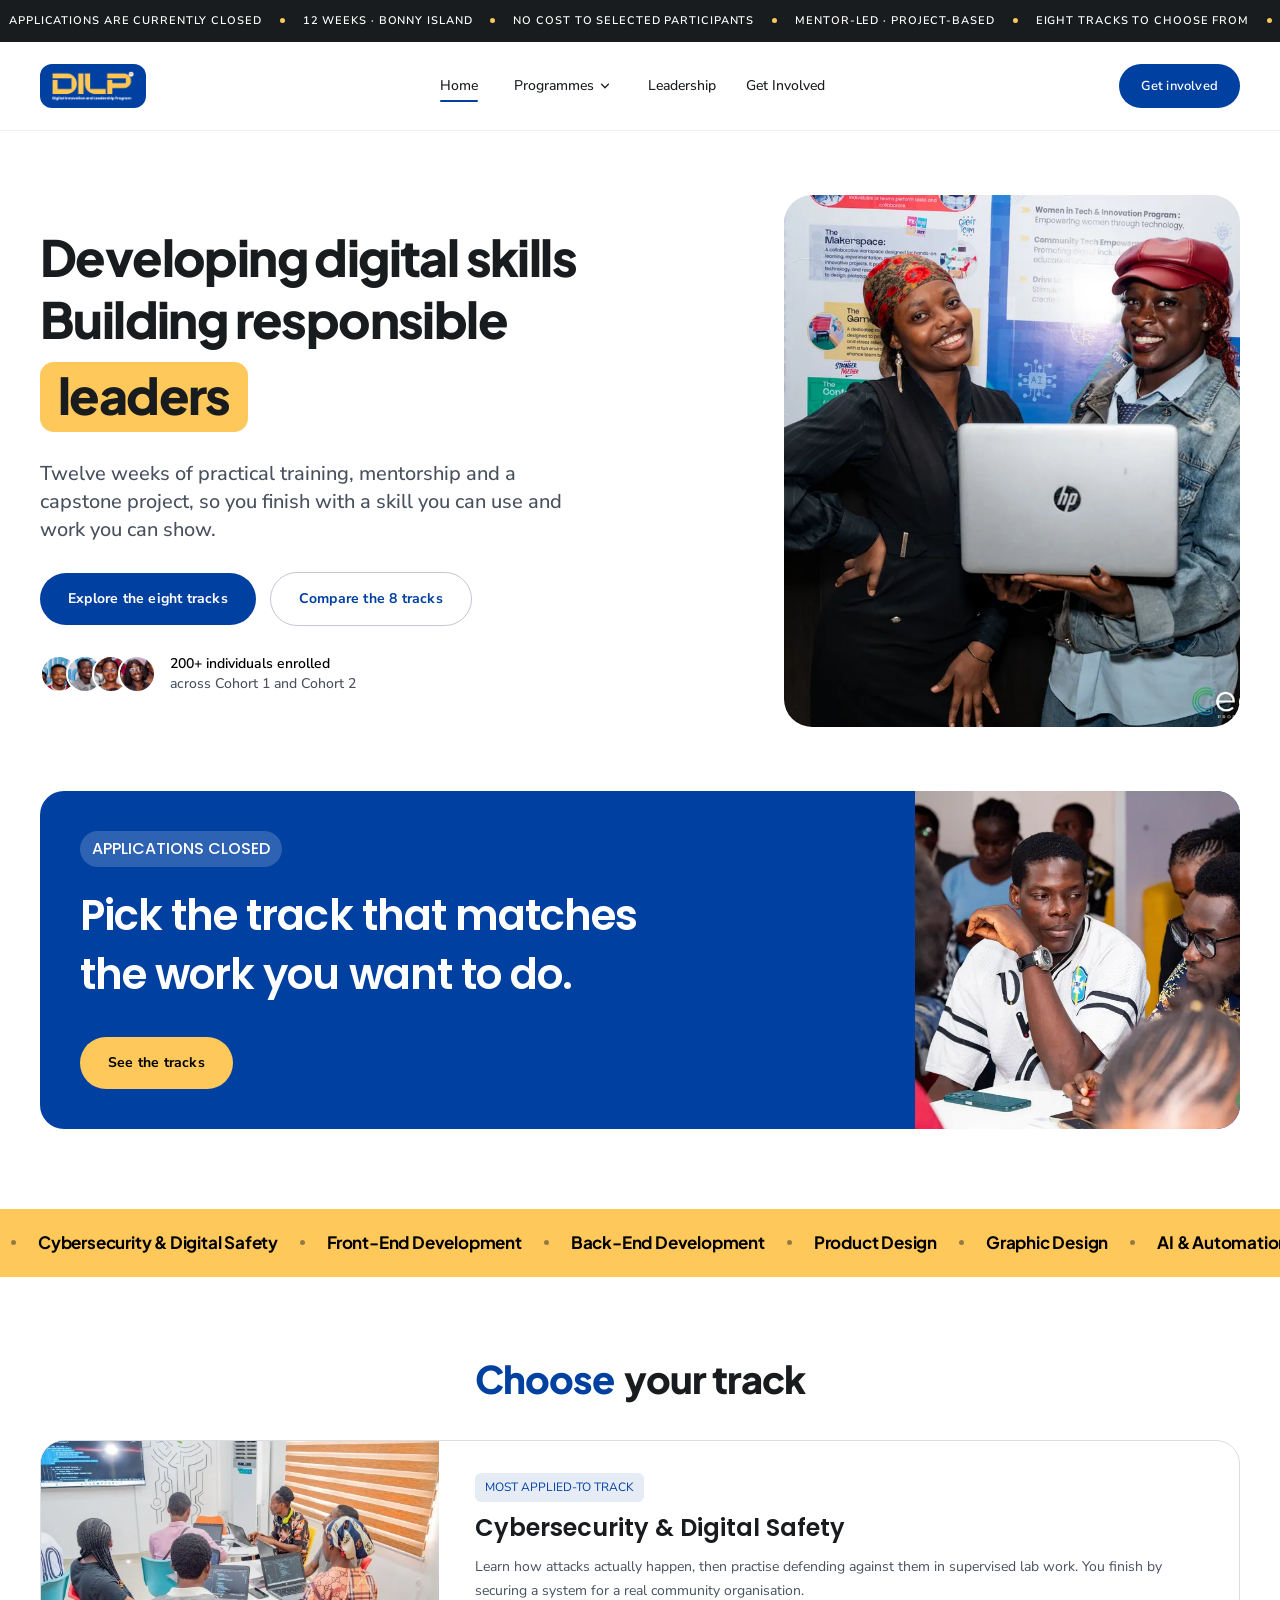
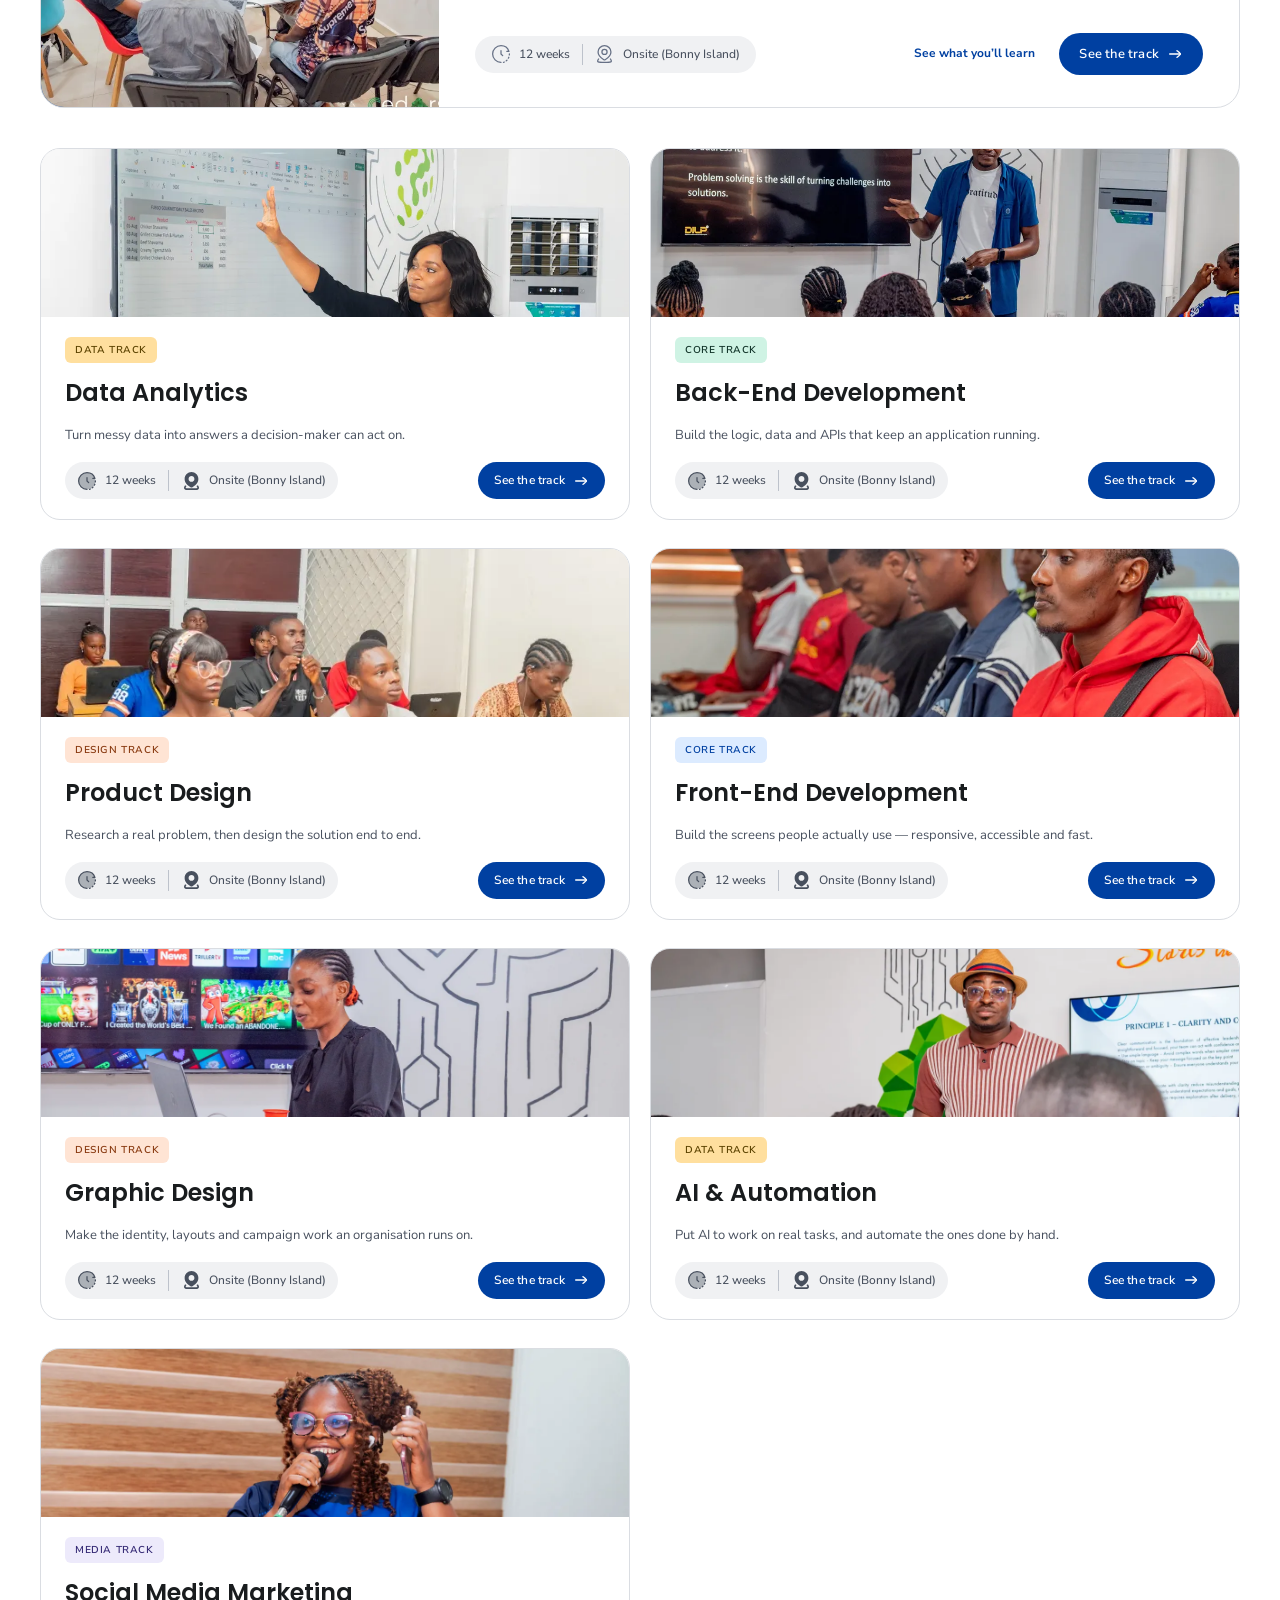
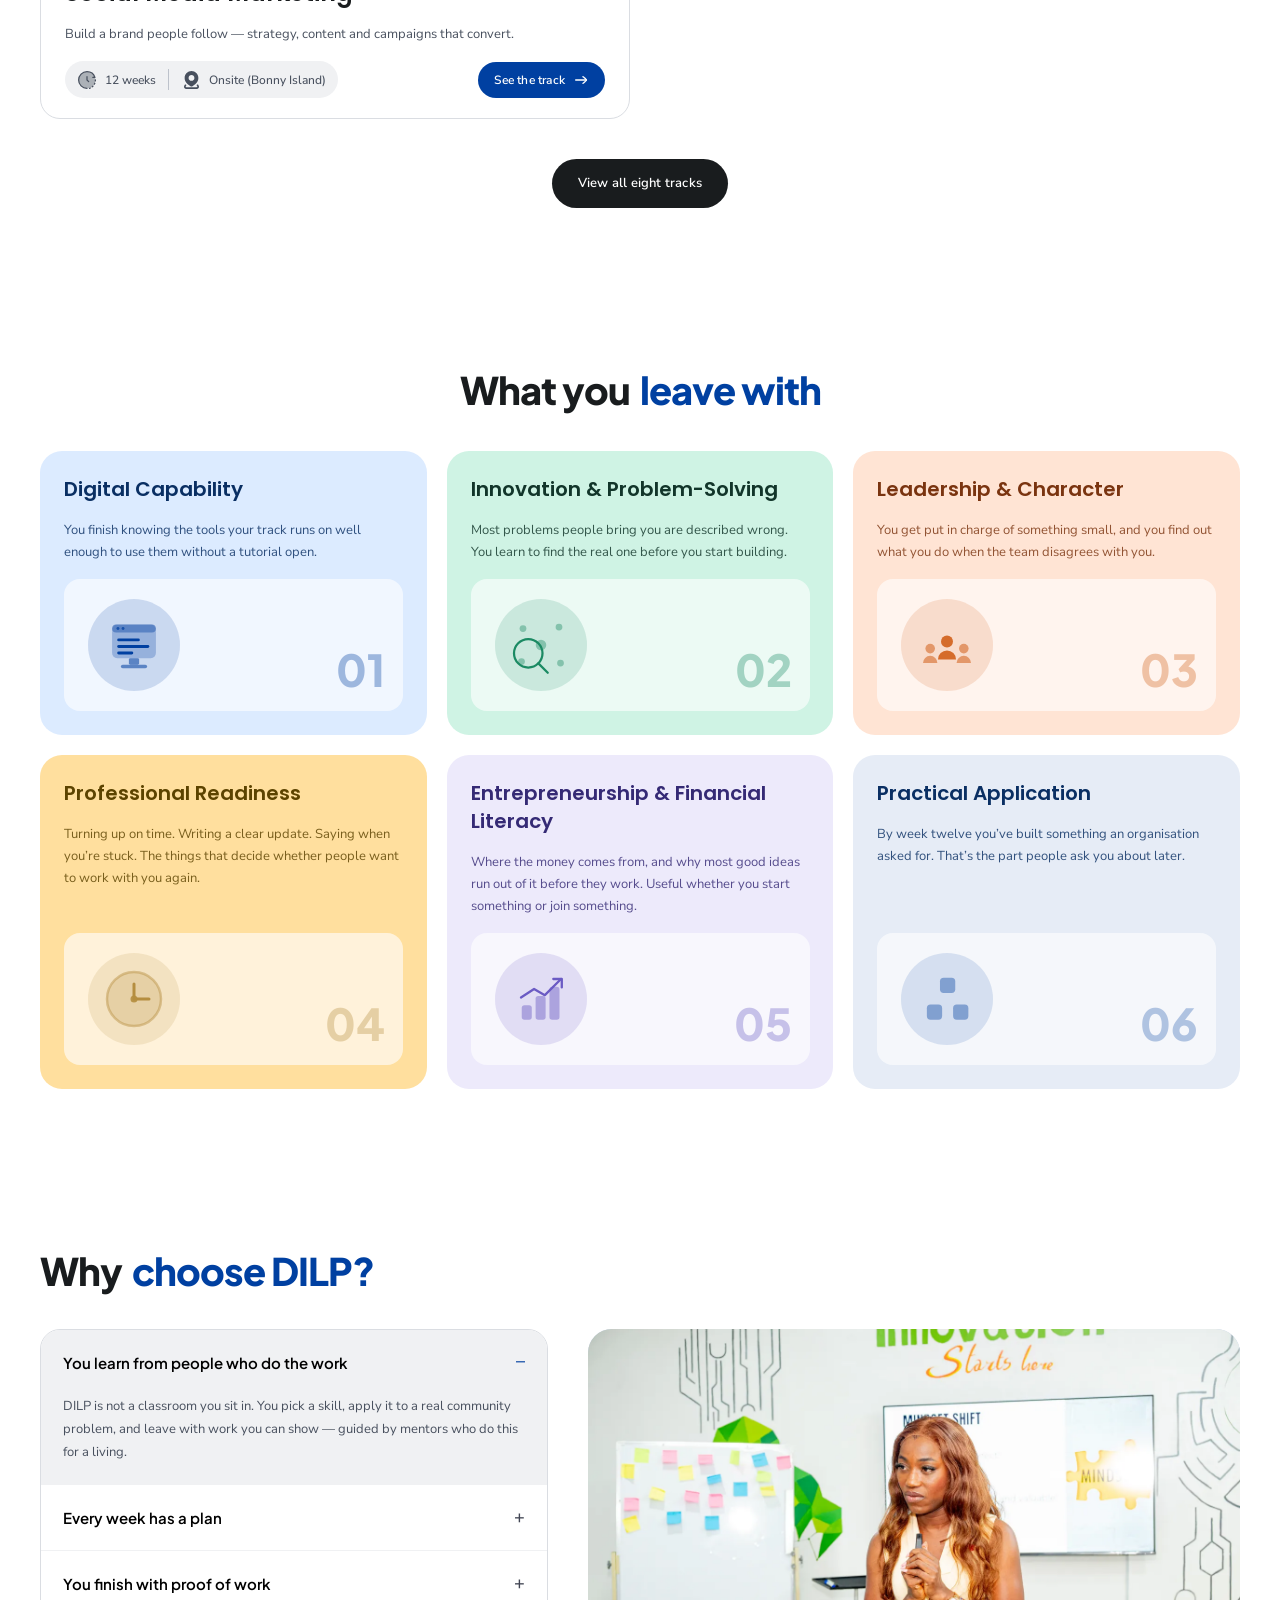
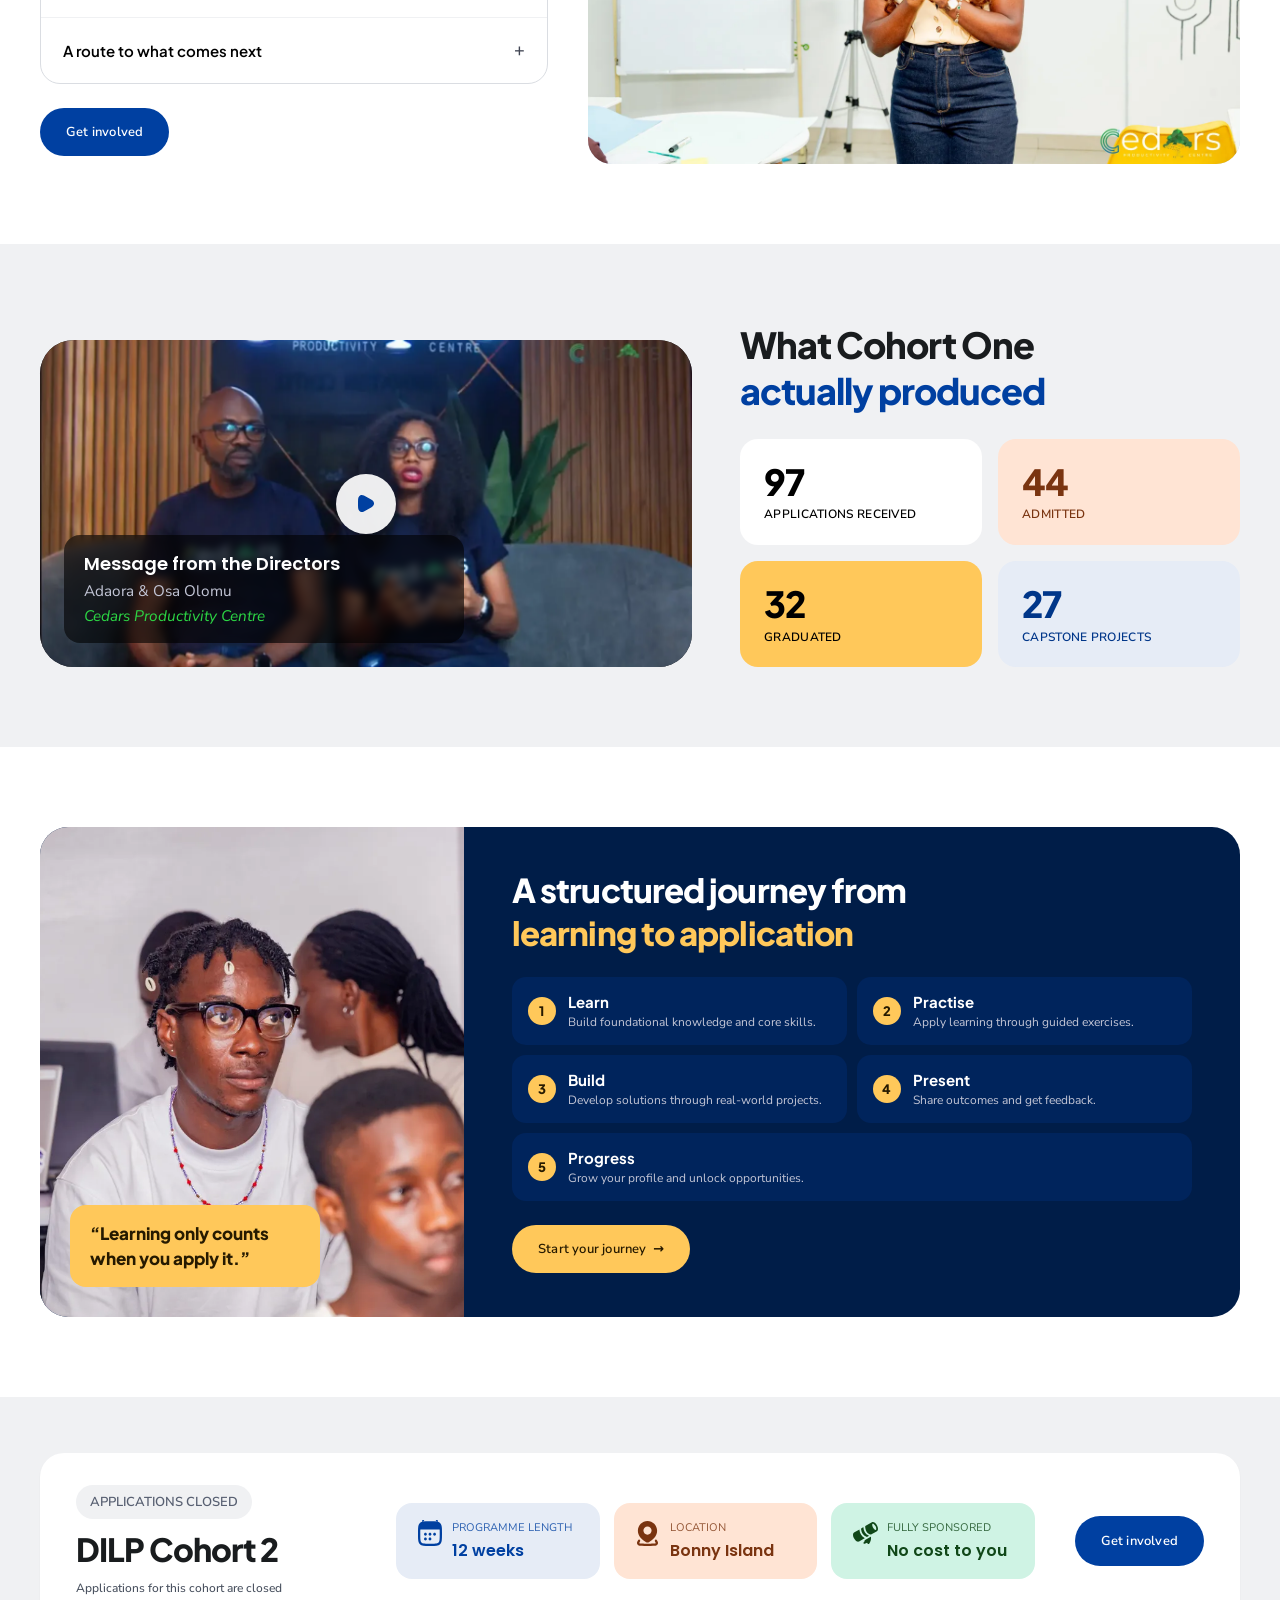
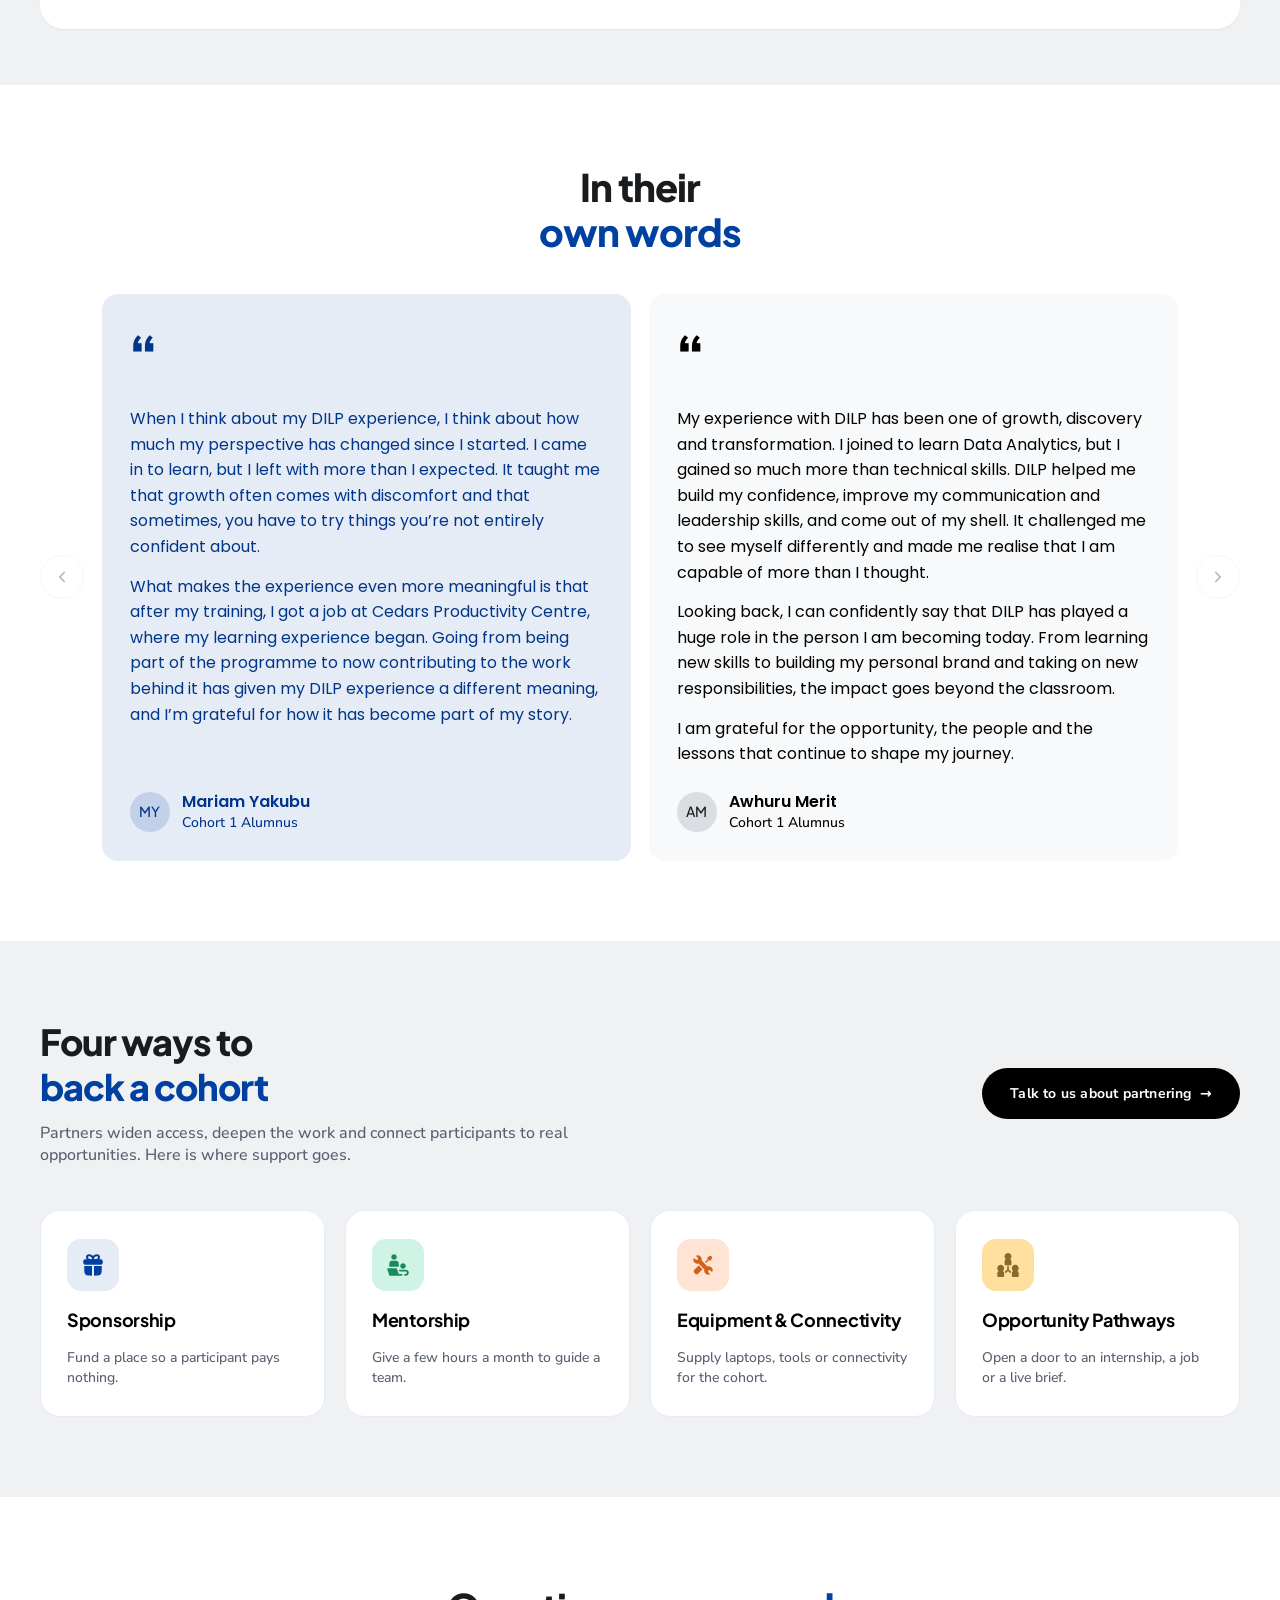
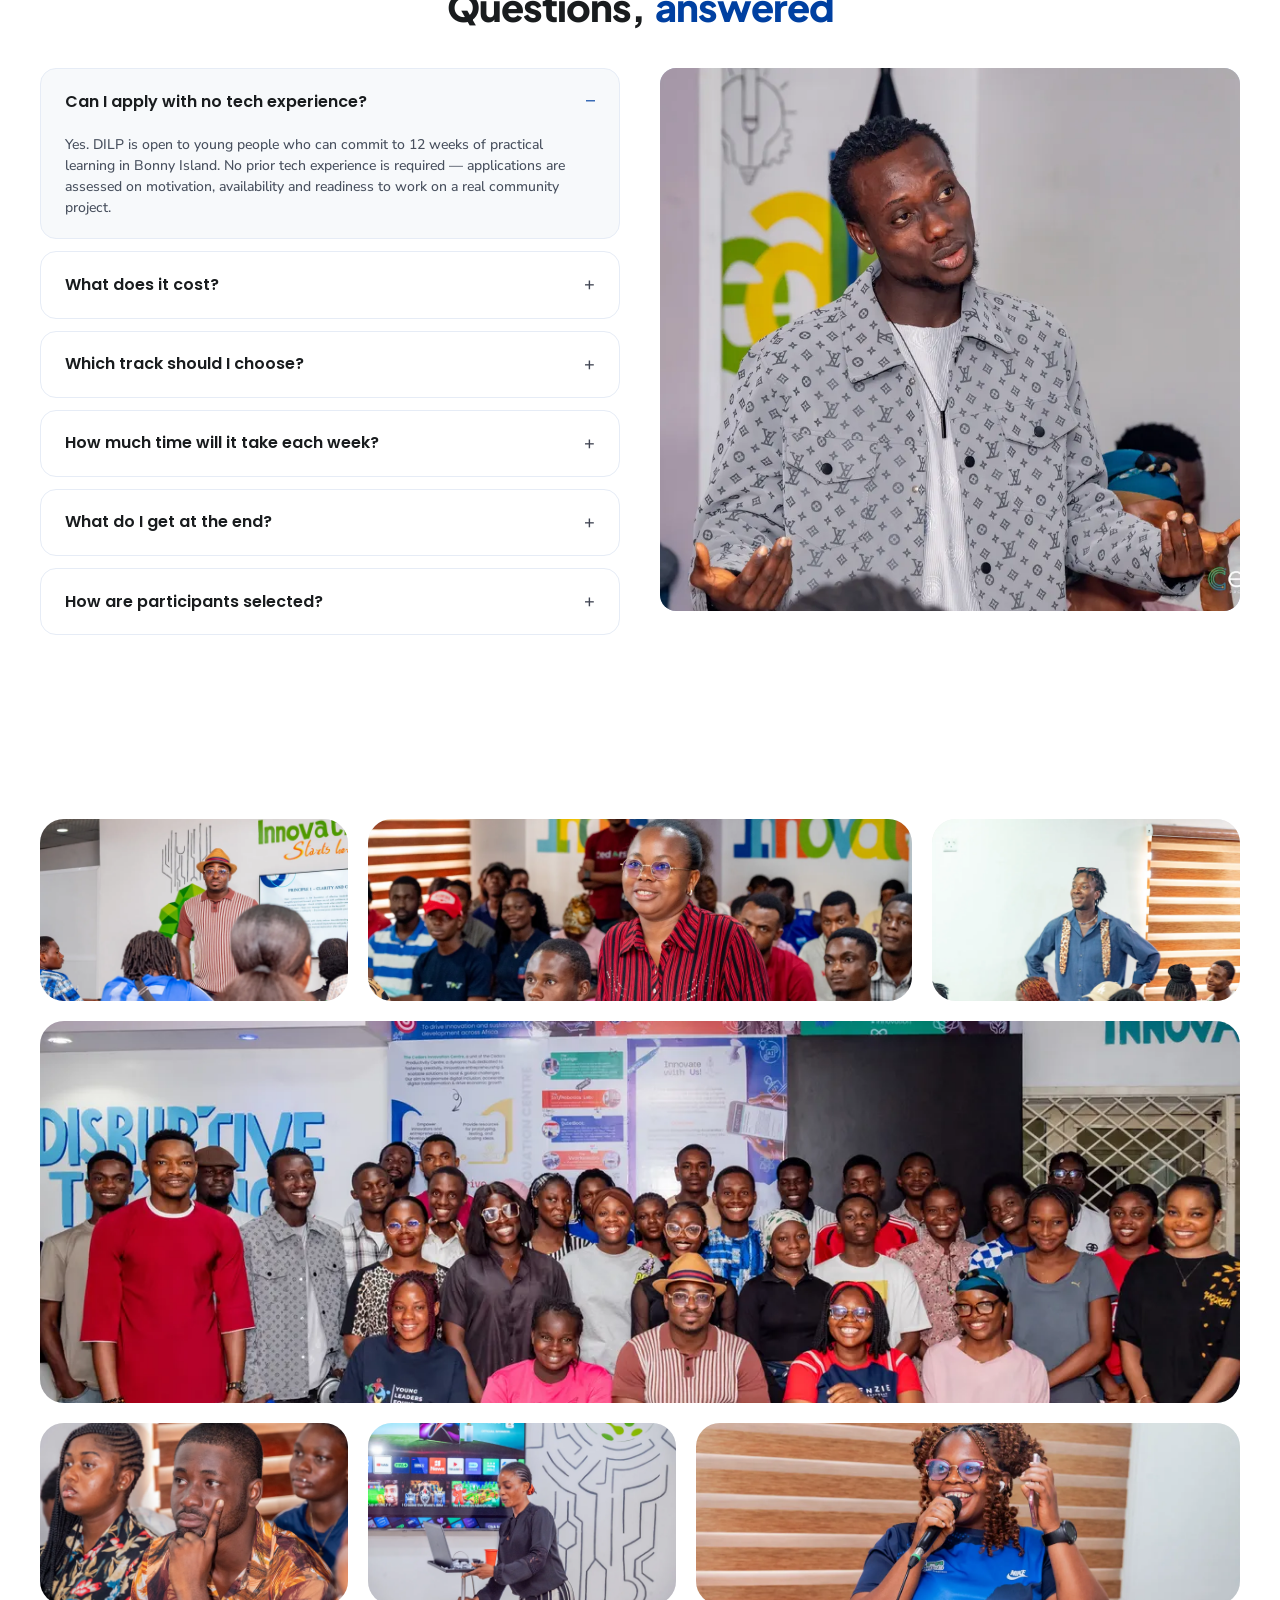
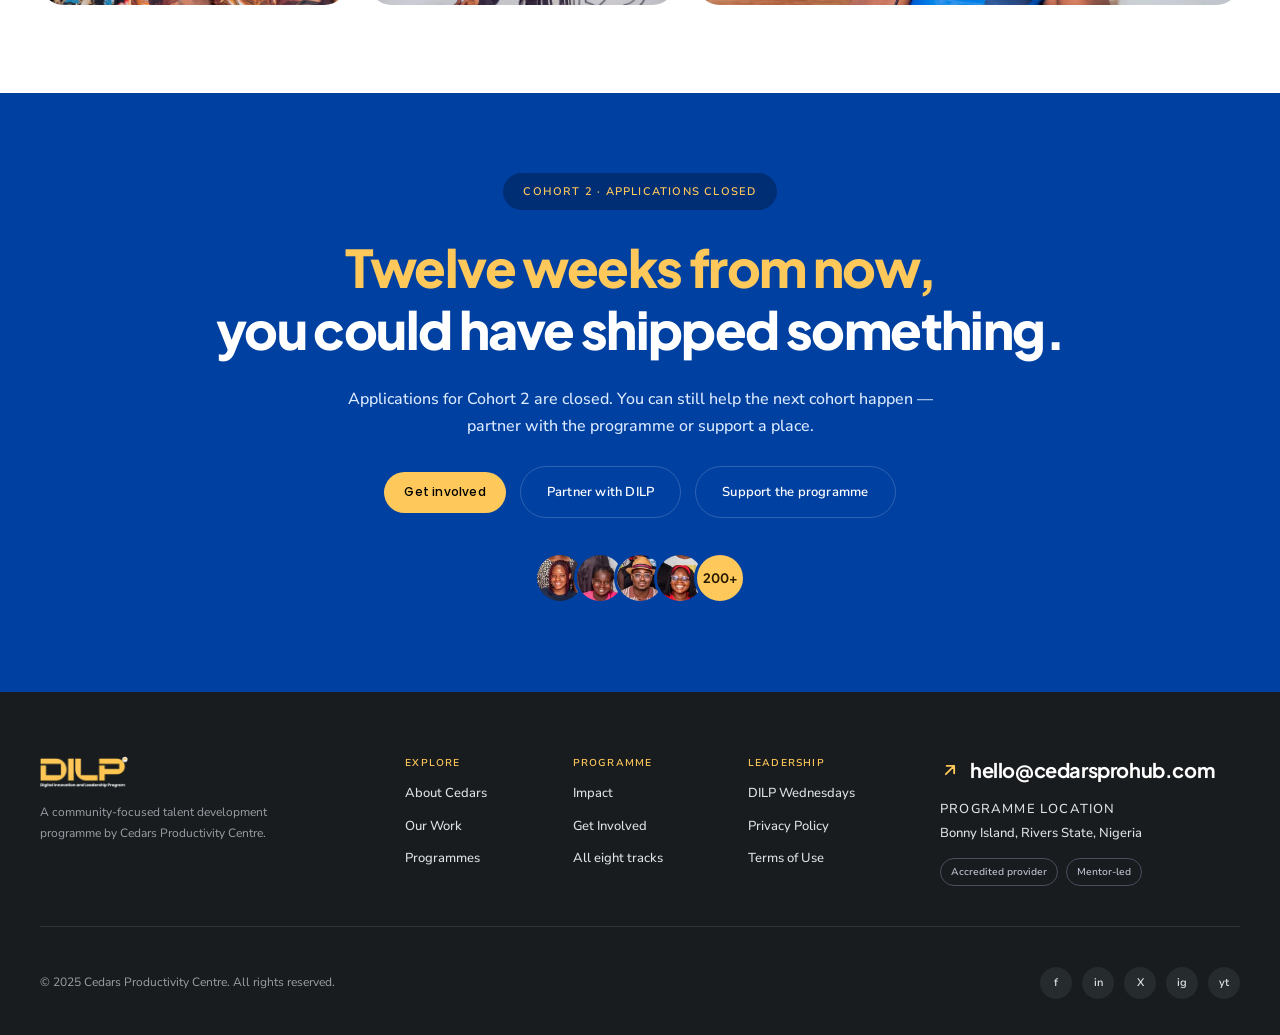
==== commit 9b9d6ae5: "Use the real alumni testimonials, left-align cohort heading Replaces the two placeholder quotes with" ====
--- a/index.html
+++ b/index.html
@@ -601,7 +601,7 @@
       </div>
 
       <div class="evidence__right">
-        <h2 class="heading2 heading2--center reveal">
+        <h2 class="heading2 heading2--stack reveal">
           <span>What Cohort One</span>
           <span class="accent">actually produced</span>
         </h2>
@@ -726,22 +726,29 @@
             <figure class="testimonial testimonial--blue">
               <div class="testimonial__top">
                 <span class="testimonial__mark" aria-hidden="true">&ldquo;</span>
-                <blockquote>DILP challenged me to think deeper, work smarter and lead with purpose.</blockquote>
+                <blockquote>
+                  <p>When I think about my DILP experience, I think about how much my perspective has changed since I started. I came in to learn, but I left with more than I expected. It taught me that growth often comes with discomfort and that sometimes, you have to try things you&rsquo;re not entirely confident about.</p>
+                  <p>What makes the experience even more meaningful is that after my training, I got a job at Cedars Productivity Centre, where my learning experience began. Going from being part of the programme to now contributing to the work behind it has given my DILP experience a different meaning, and I&rsquo;m grateful for how it has become part of my story.</p>
+                </blockquote>
               </div>
               <figcaption class="testimonial__who">
-                <img src="assets/img/testimonial-avatar-1.webp" width="40" height="40" alt="" loading="lazy">
-                <span><strong>Programme Alumnus</strong><span>Cohort One</span></span>
+                <span class="testimonial__initials" aria-hidden="true">MY</span>
+                <span><strong>Mariam Yakubu</strong><span>Cohort 1 Alumnus</span></span>
               </figcaption>
             </figure>
 
             <figure class="testimonial testimonial--grey">
               <div class="testimonial__top">
                 <span class="testimonial__mark" aria-hidden="true">&ldquo;</span>
-                <blockquote>I came in curious and left with a project I can actually show people.</blockquote>
+                <blockquote>
+                  <p>My experience with DILP has been one of growth, discovery and transformation. I joined to learn Data Analytics, but I gained so much more than technical skills. DILP helped me build my confidence, improve my communication and leadership skills, and come out of my shell. It challenged me to see myself differently and made me realise that I am capable of more than I thought.</p>
+                  <p>Looking back, I can confidently say that DILP has played a huge role in the person I am becoming today. From learning new skills to building my personal brand and taking on new responsibilities, the impact goes beyond the classroom.</p>
+                  <p>I am grateful for the opportunity, the people and the lessons that continue to shape my journey.</p>
+                </blockquote>
               </div>
               <figcaption class="testimonial__who">
-                <img src="assets/img/testimonial-avatar-2.webp" width="40" height="40" alt="" loading="lazy">
-                <span><strong>Cohort 2 participant</strong><span>Track: Data Analytics</span></span>
+                <span class="testimonial__initials" aria-hidden="true">AM</span>
+                <span><strong>Awhuru Merit</strong><span>Cohort 1 Alumnus</span></span>
               </figcaption>
             </figure>
           </div>
--- a/styles.css
+++ b/styles.css
@@ -1523,7 +1523,7 @@
 }
 .testimonial {
   flex: 0 0 auto;
-  height: 320px;
+  min-height: 320px;
   display: flex;
   flex-direction: column;
   justify-content: space-between;
@@ -1543,10 +1543,32 @@
 }
 .testimonial blockquote {
   margin: 0;
+  display: flex;
+  flex-direction: column;
+  gap: 14px;
   font-family: var(--font-alt);
-  font-size: 18px;
-  line-height: 1.4;
-}
+  font-size: 16px;
+  line-height: 1.6;
+}
+.testimonial blockquote p { margin: 0; }
+
+/* Initials rather than a photograph: the avatars on file are other members
+   of the cohort, and putting one beside a named quote would credit the
+   wrong face. Swap in a real headshot when there is one. */
+.testimonial__initials {
+  flex: none;
+  width: 40px;
+  height: 40px;
+  display: grid;
+  place-items: center;
+  border-radius: 50%;
+  font-family: var(--font-display);
+  font-weight: 700;
+  font-size: 14px;
+  letter-spacing: 0.3px;
+}
+.testimonial--blue .testimonial__initials { background: var(--blue-2); color: var(--blue-7); }
+.testimonial--grey .testimonial__initials { background: var(--text-2); color: var(--ink); }
 .testimonial__who { display: flex; align-items: center; gap: 12px; }
 .testimonial__who img { width: 40px; height: 40px; border-radius: 50%; object-fit: cover; }
 .testimonial__who strong {
@@ -3112,7 +3134,7 @@
   .opportunity__card > .btn { width: 100%; }
   .carousel { flex-wrap: wrap; justify-content: center; }
   .carousel__viewport { order: -1; flex: 1 1 100%; }
-  .testimonial { height: auto; min-height: 280px; }
+  .testimonial { min-height: 280px; }
   .tracks__inner, .develops__inner, .why__inner, .evidence__inner,
   .journey__inner, .voices__inner, .partner__inner, .gallery__inner { padding-block: 56px; }
   .faq__inner { padding-block: 56px 64px; }
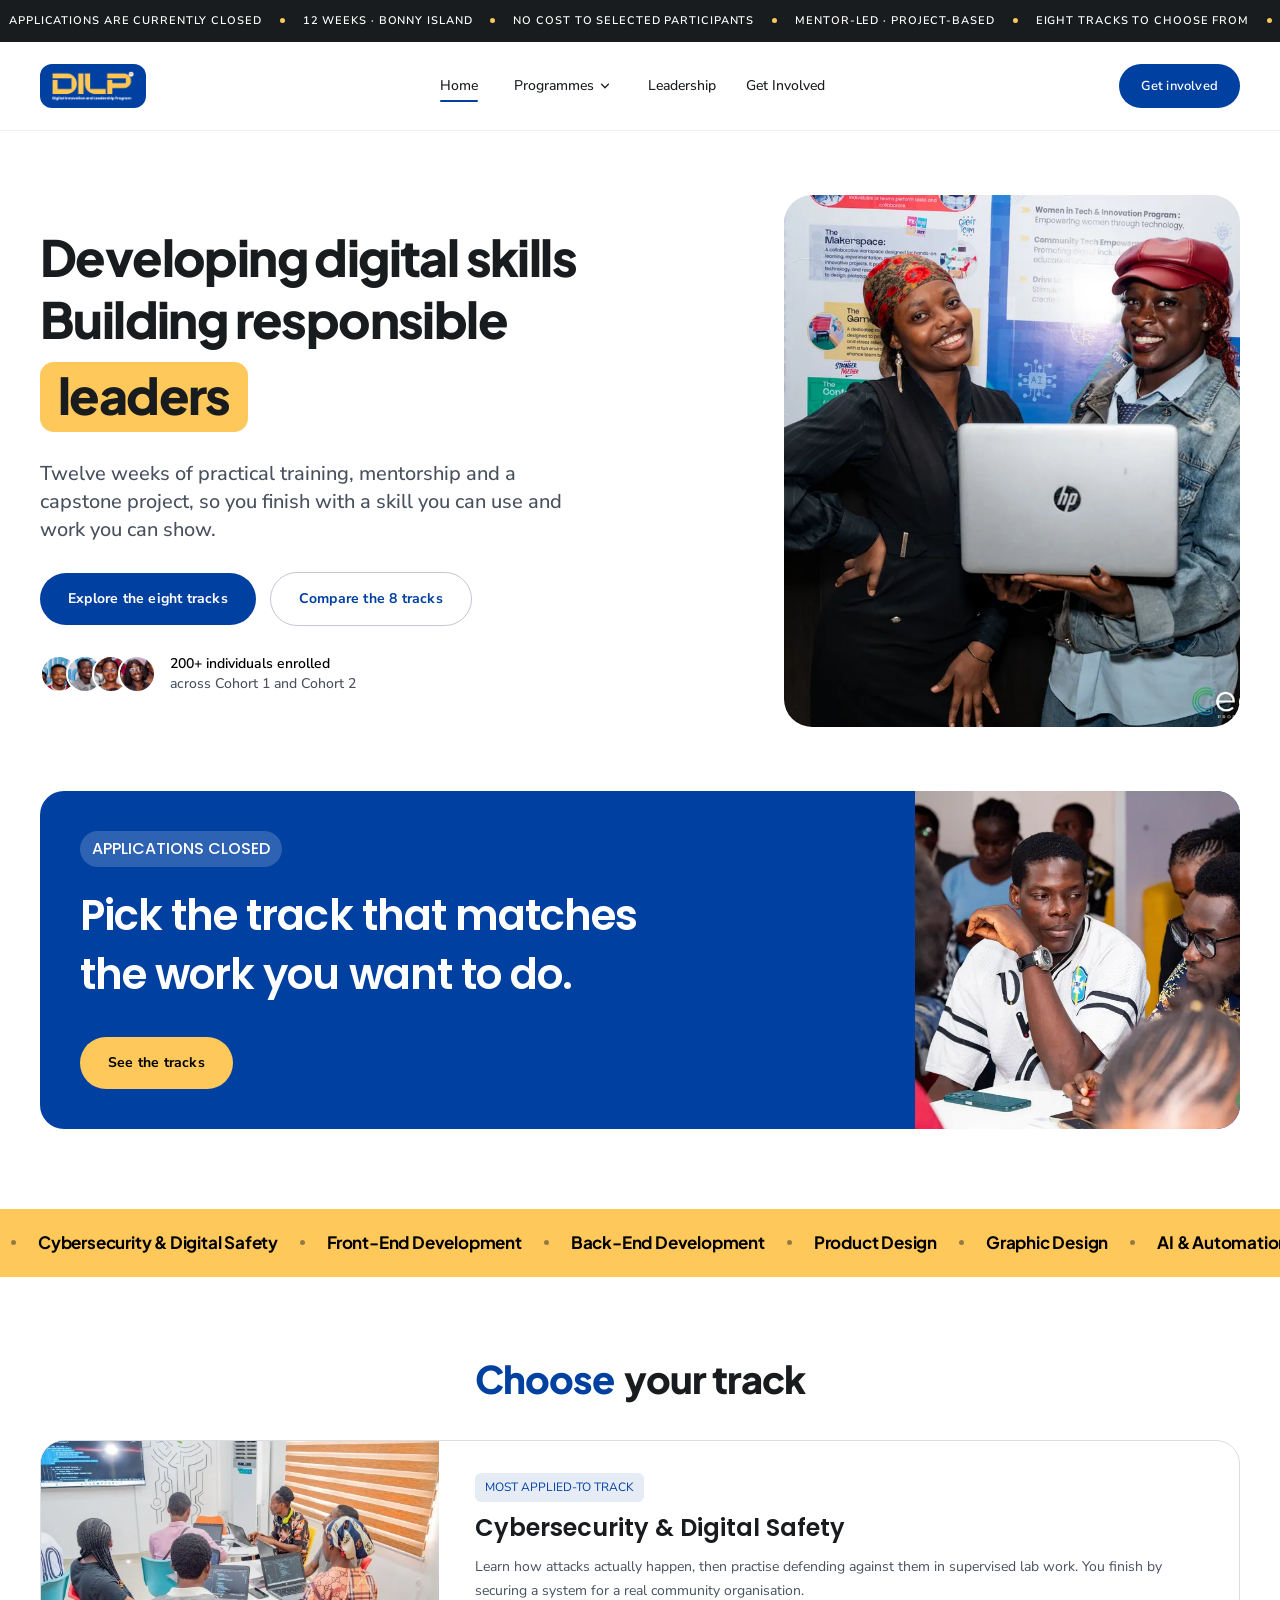
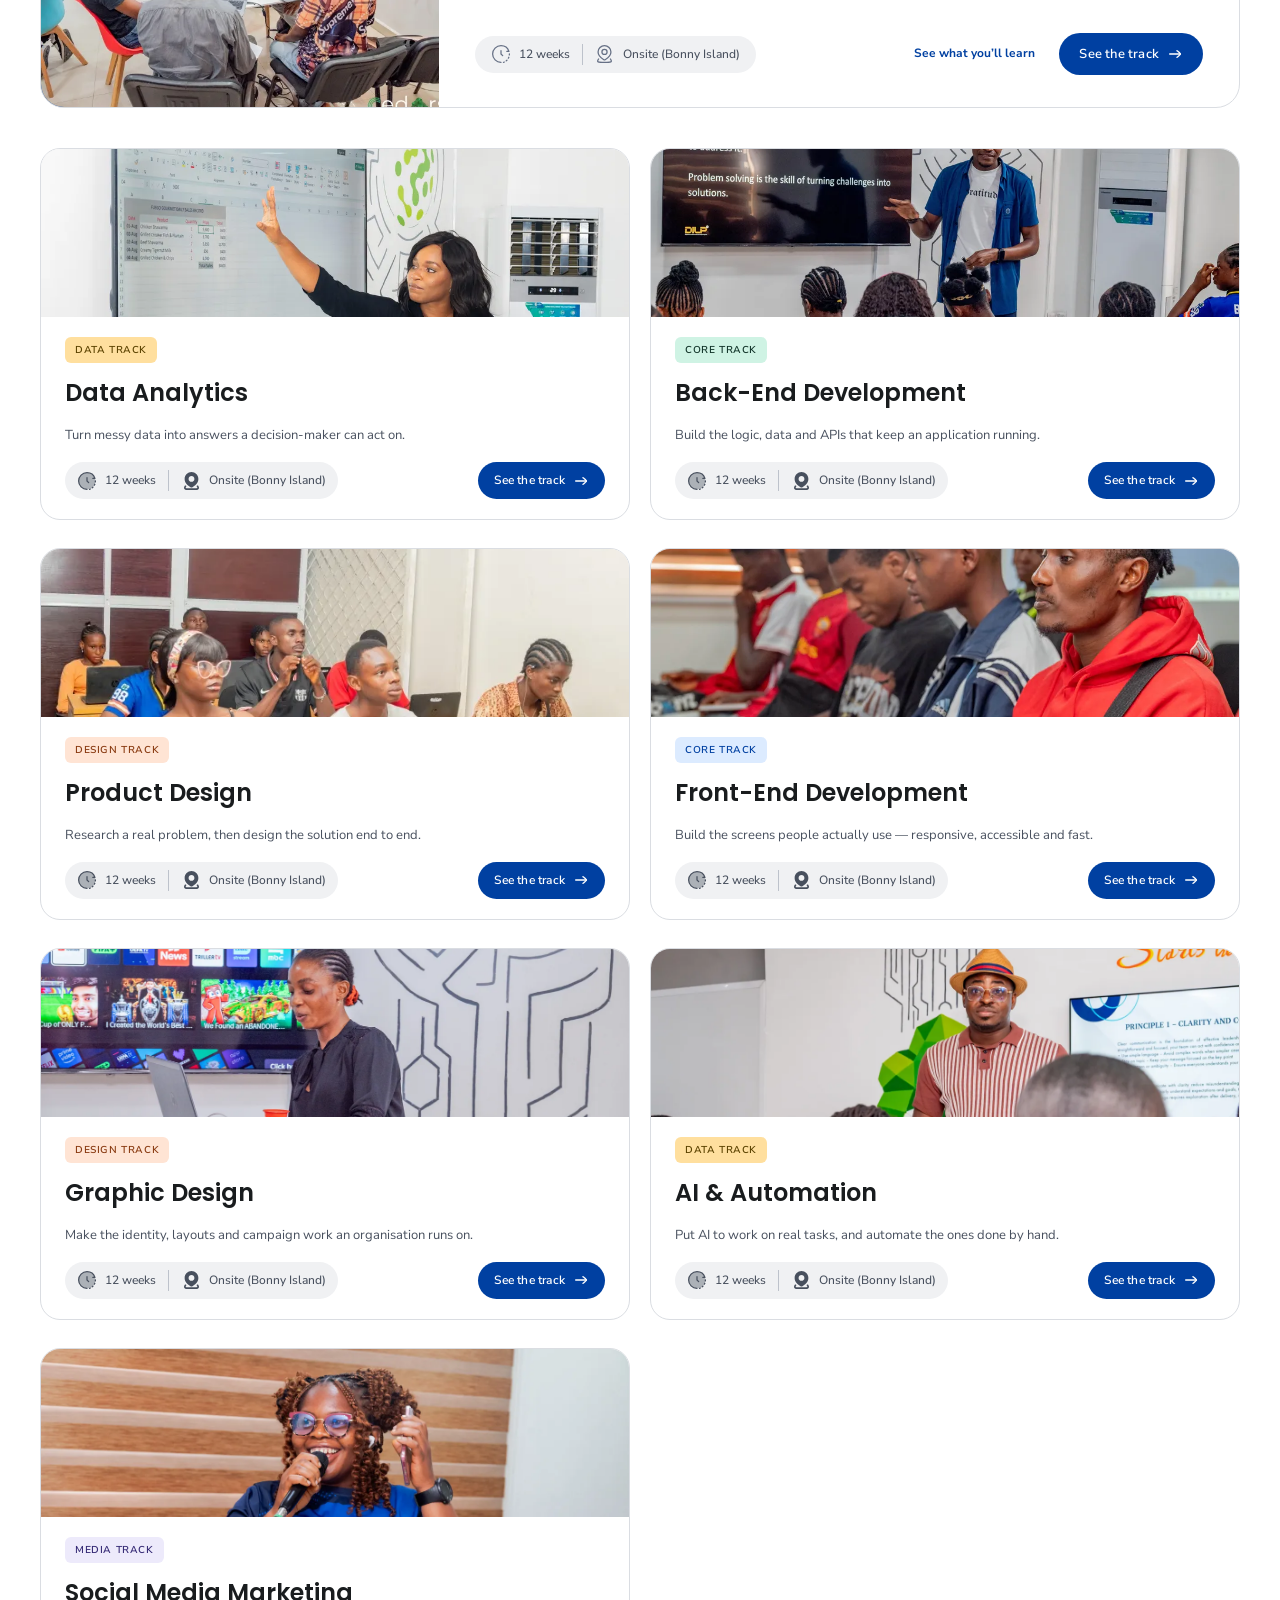
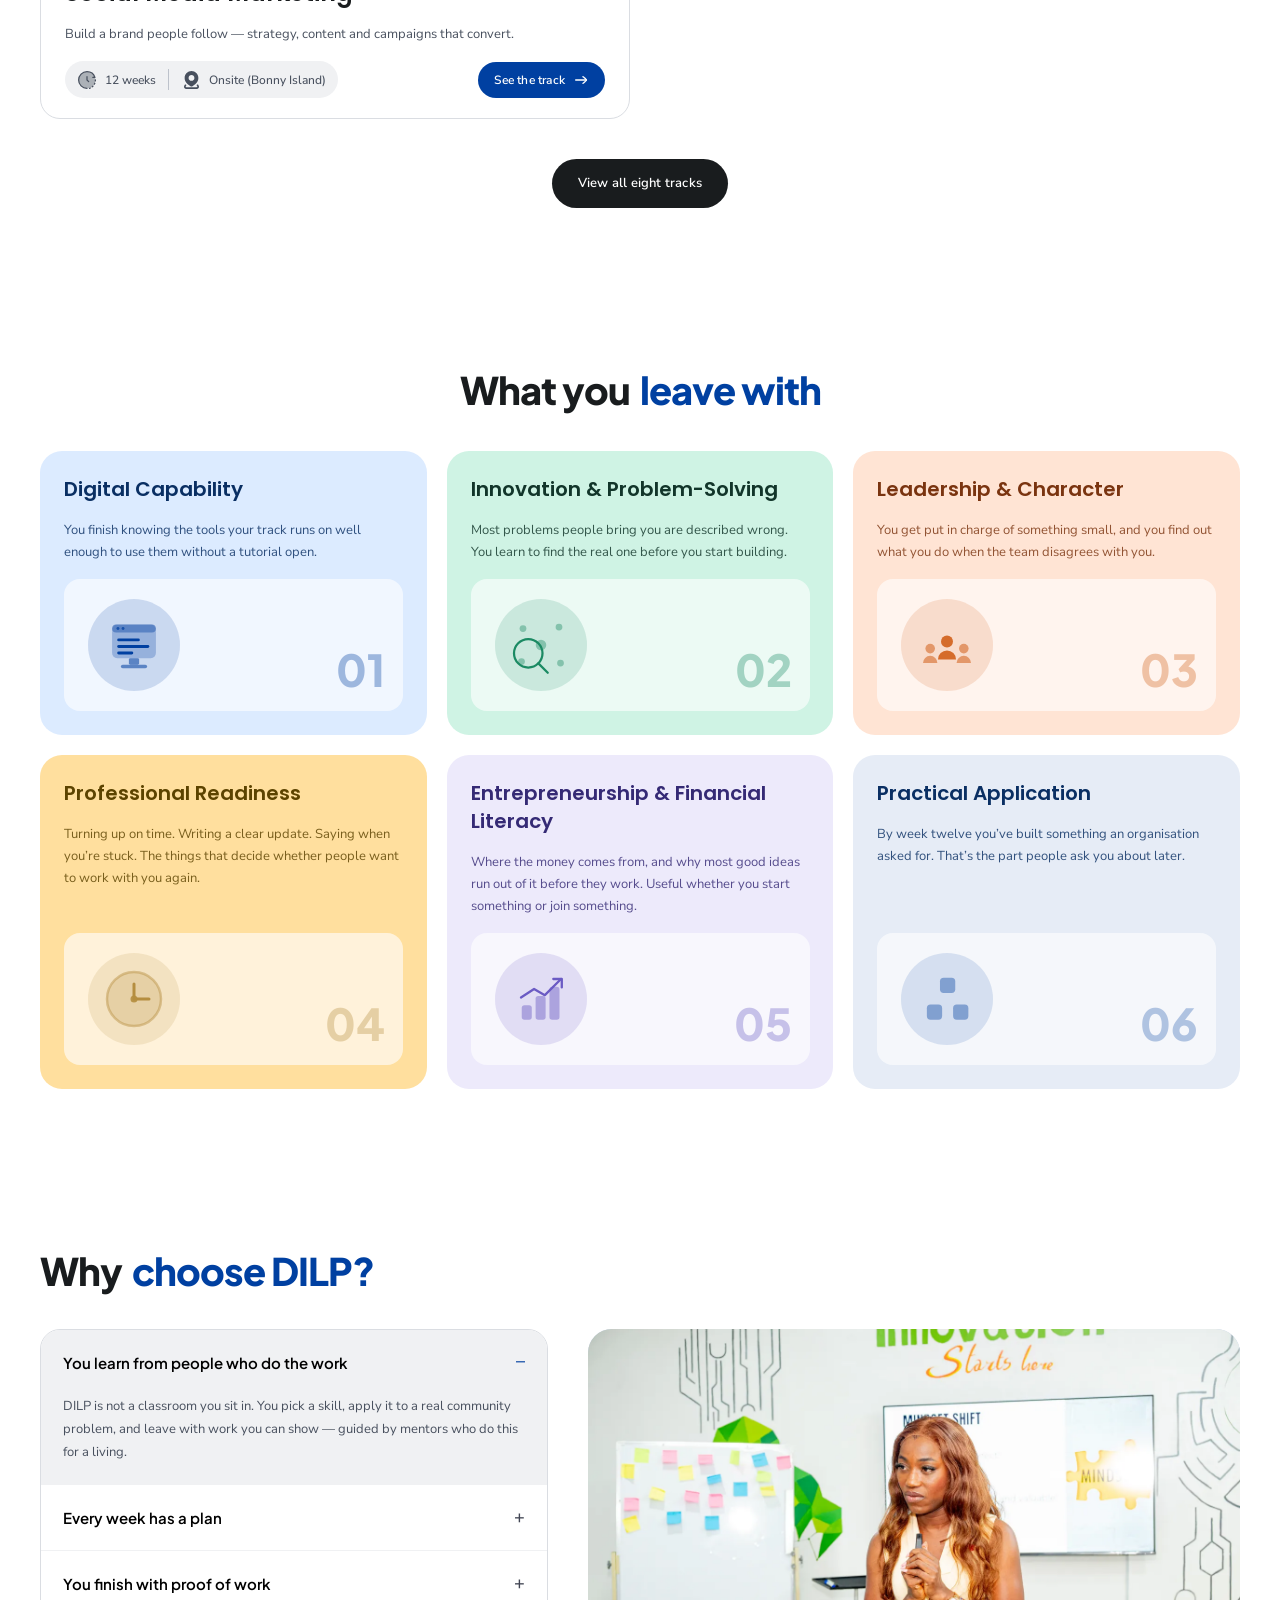
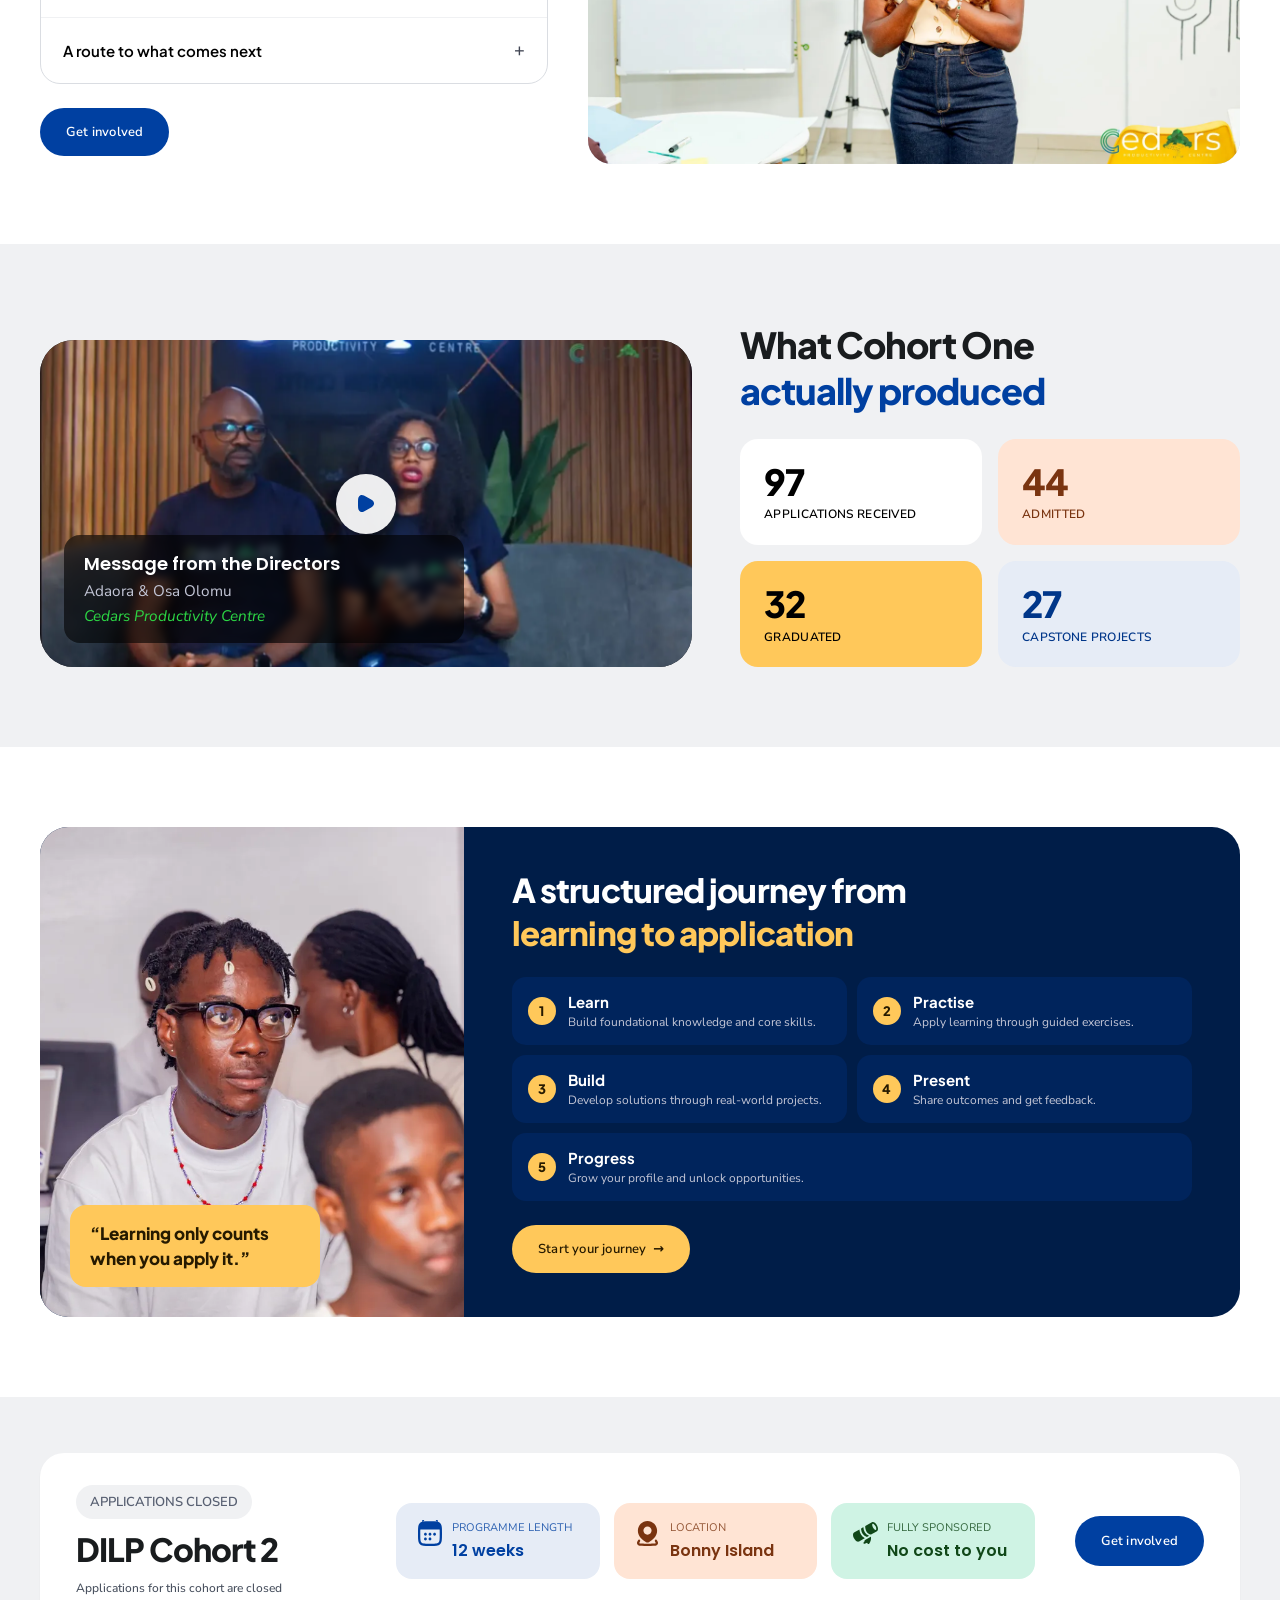
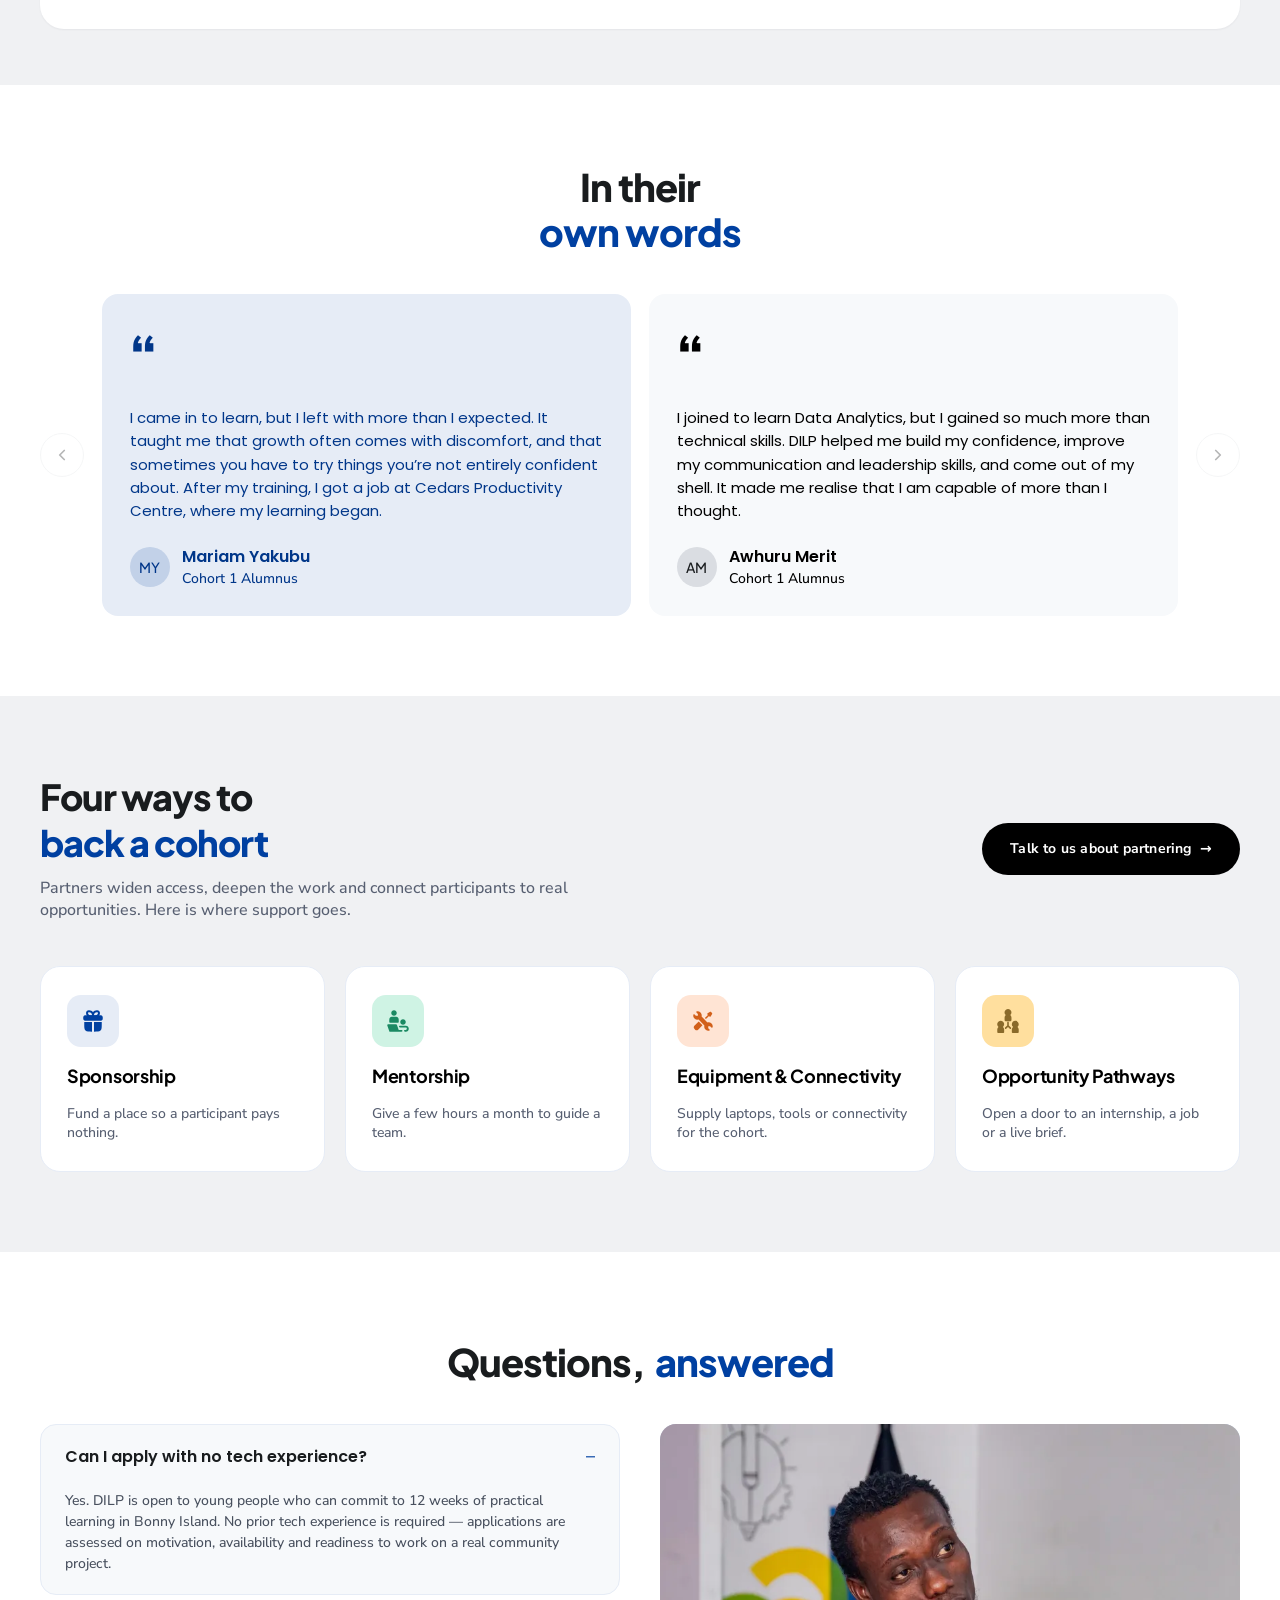
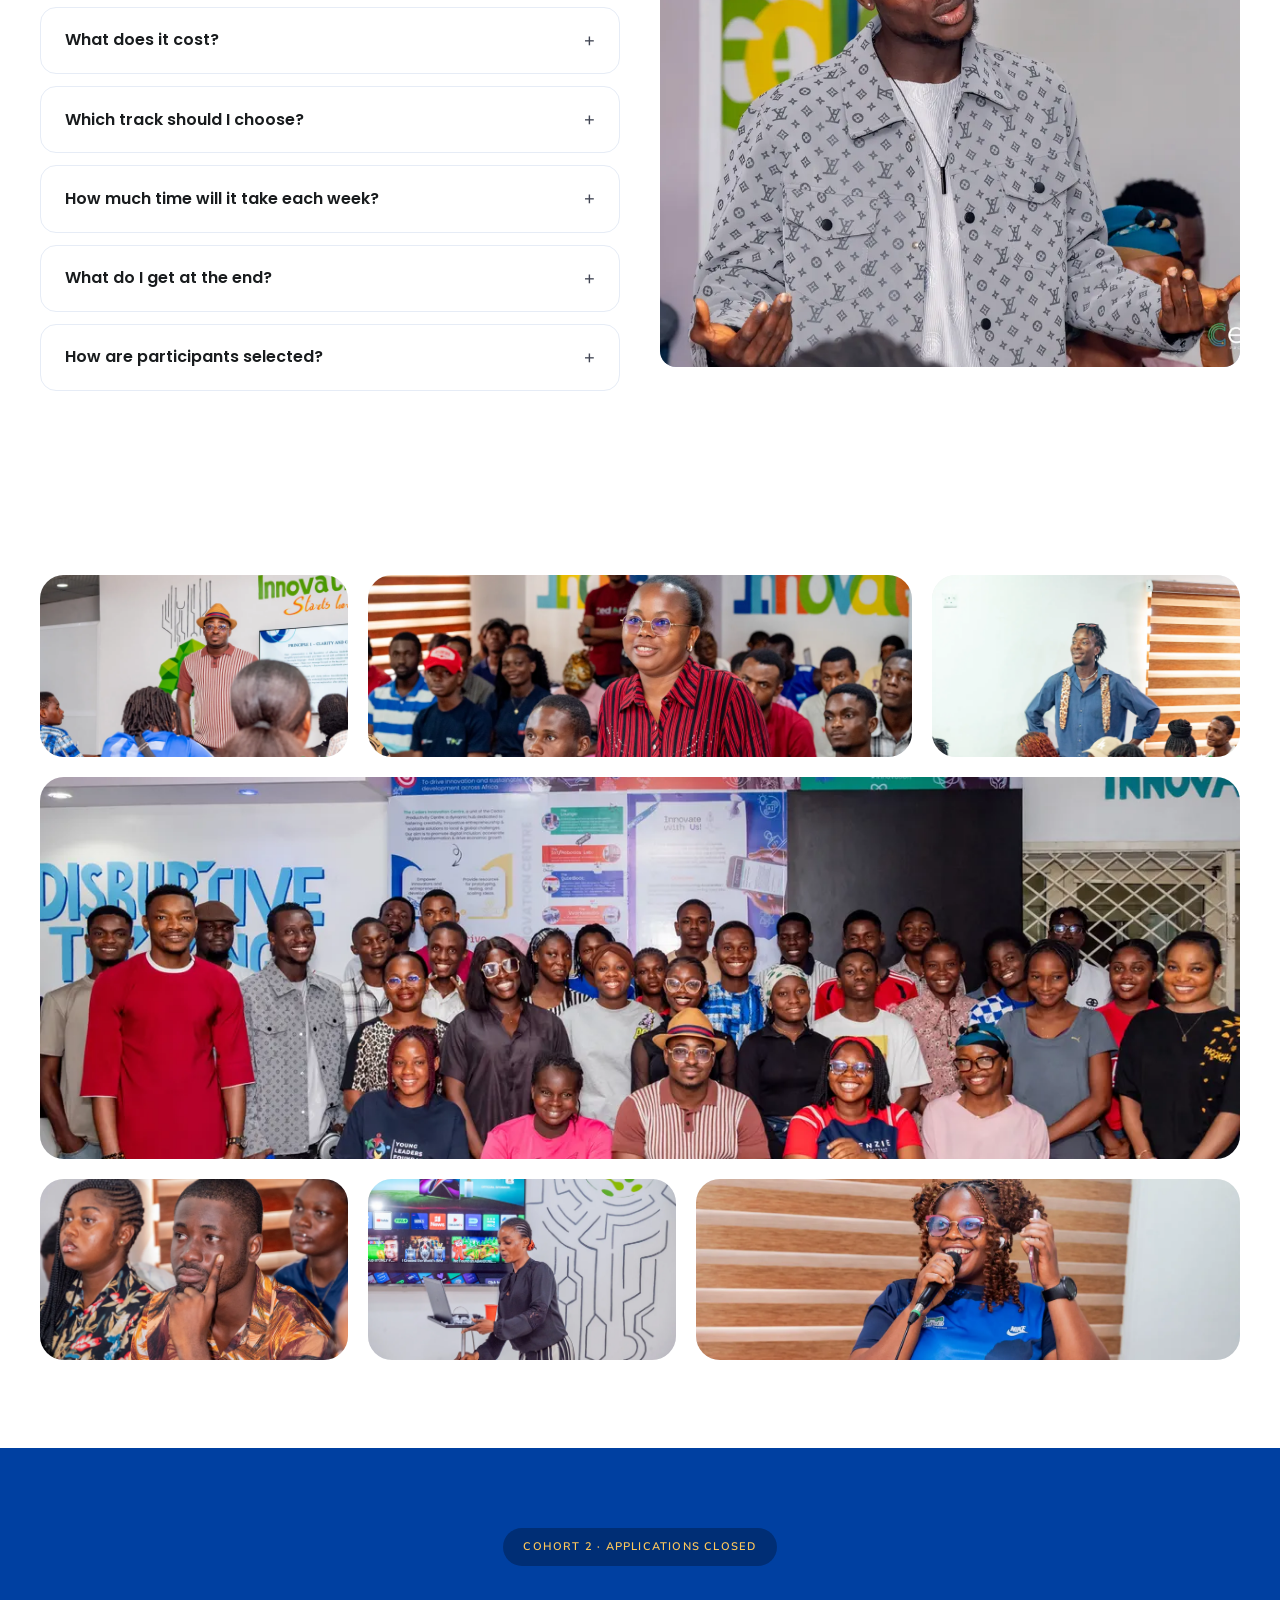
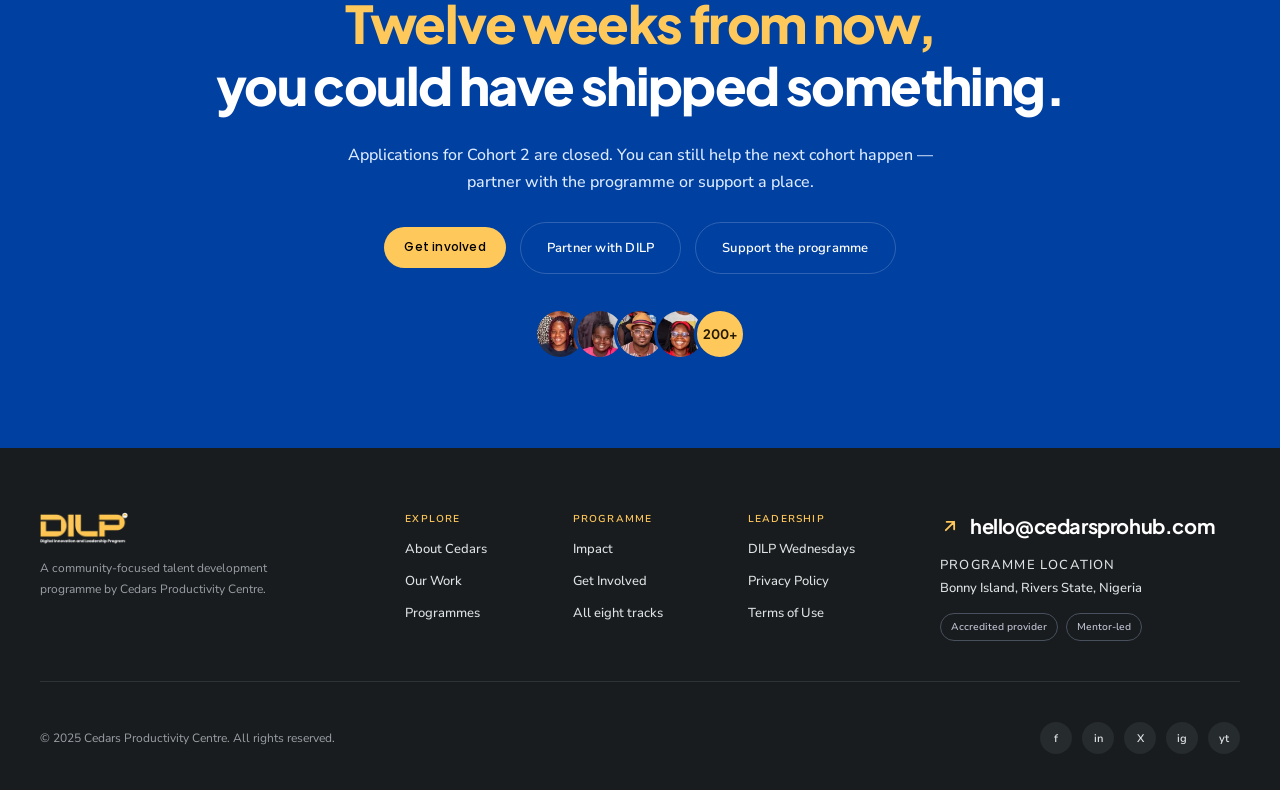
==== commit 1e2b6ffd: "Trim the testimonials to the impact Each quote is cut to what the alumna says the programme changed," ====
--- a/index.html
+++ b/index.html
@@ -727,8 +727,7 @@
               <div class="testimonial__top">
                 <span class="testimonial__mark" aria-hidden="true">&ldquo;</span>
                 <blockquote>
-                  <p>When I think about my DILP experience, I think about how much my perspective has changed since I started. I came in to learn, but I left with more than I expected. It taught me that growth often comes with discomfort and that sometimes, you have to try things you&rsquo;re not entirely confident about.</p>
-                  <p>What makes the experience even more meaningful is that after my training, I got a job at Cedars Productivity Centre, where my learning experience began. Going from being part of the programme to now contributing to the work behind it has given my DILP experience a different meaning, and I&rsquo;m grateful for how it has become part of my story.</p>
+                  <p>I came in to learn, but I left with more than I expected. It taught me that growth often comes with discomfort, and that sometimes you have to try things you&rsquo;re not entirely confident about. After my training, I got a job at Cedars Productivity Centre, where my learning began.</p>
                 </blockquote>
               </div>
               <figcaption class="testimonial__who">
@@ -741,9 +740,7 @@
               <div class="testimonial__top">
                 <span class="testimonial__mark" aria-hidden="true">&ldquo;</span>
                 <blockquote>
-                  <p>My experience with DILP has been one of growth, discovery and transformation. I joined to learn Data Analytics, but I gained so much more than technical skills. DILP helped me build my confidence, improve my communication and leadership skills, and come out of my shell. It challenged me to see myself differently and made me realise that I am capable of more than I thought.</p>
-                  <p>Looking back, I can confidently say that DILP has played a huge role in the person I am becoming today. From learning new skills to building my personal brand and taking on new responsibilities, the impact goes beyond the classroom.</p>
-                  <p>I am grateful for the opportunity, the people and the lessons that continue to shape my journey.</p>
+                  <p>I joined to learn Data Analytics, but I gained so much more than technical skills. DILP helped me build my confidence, improve my communication and leadership skills, and come out of my shell. It made me realise that I am capable of more than I thought.</p>
                 </blockquote>
               </div>
               <figcaption class="testimonial__who">
--- a/styles.css
+++ b/styles.css
@@ -1523,7 +1523,7 @@
 }
 .testimonial {
   flex: 0 0 auto;
-  min-height: 320px;
+  min-height: 300px;
   display: flex;
   flex-direction: column;
   justify-content: space-between;
@@ -1547,8 +1547,8 @@
   flex-direction: column;
   gap: 14px;
   font-family: var(--font-alt);
-  font-size: 16px;
-  line-height: 1.6;
+  font-size: 15px;
+  line-height: 1.55;
 }
 .testimonial blockquote p { margin: 0; }
 
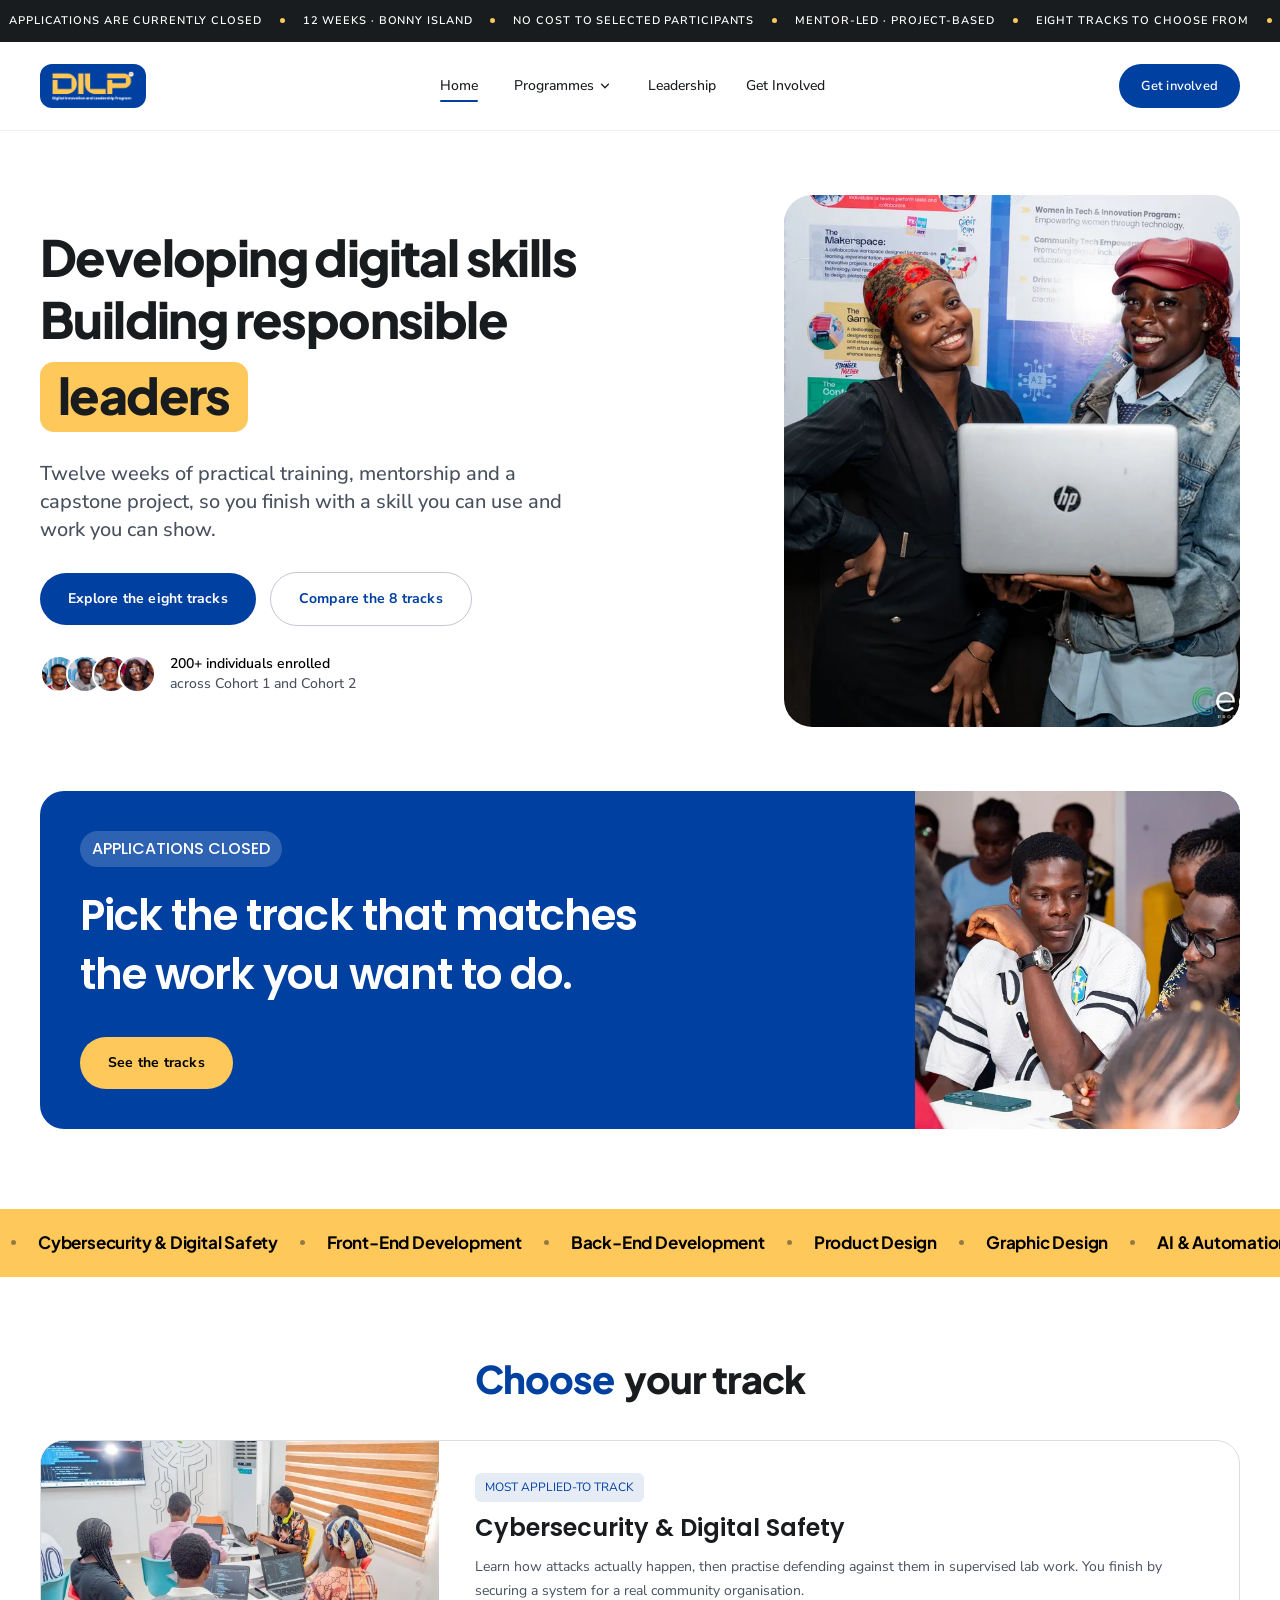
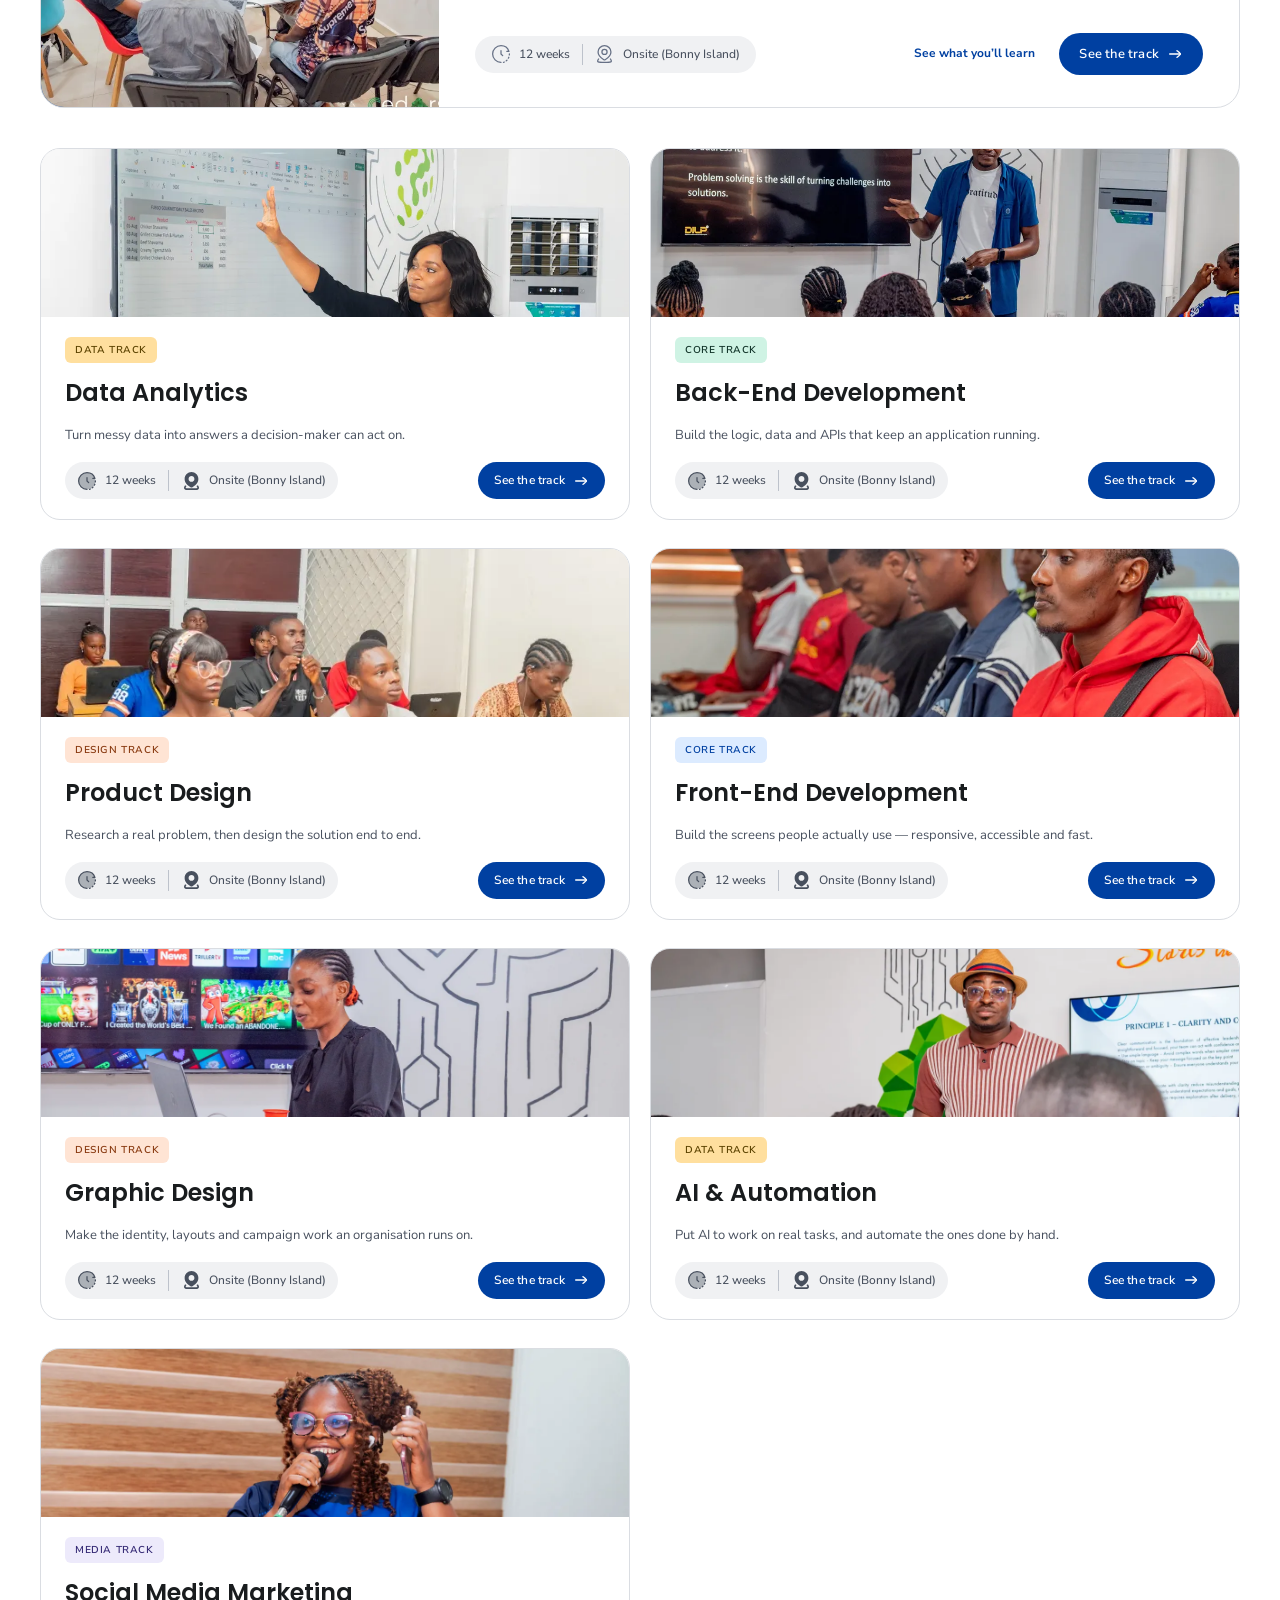
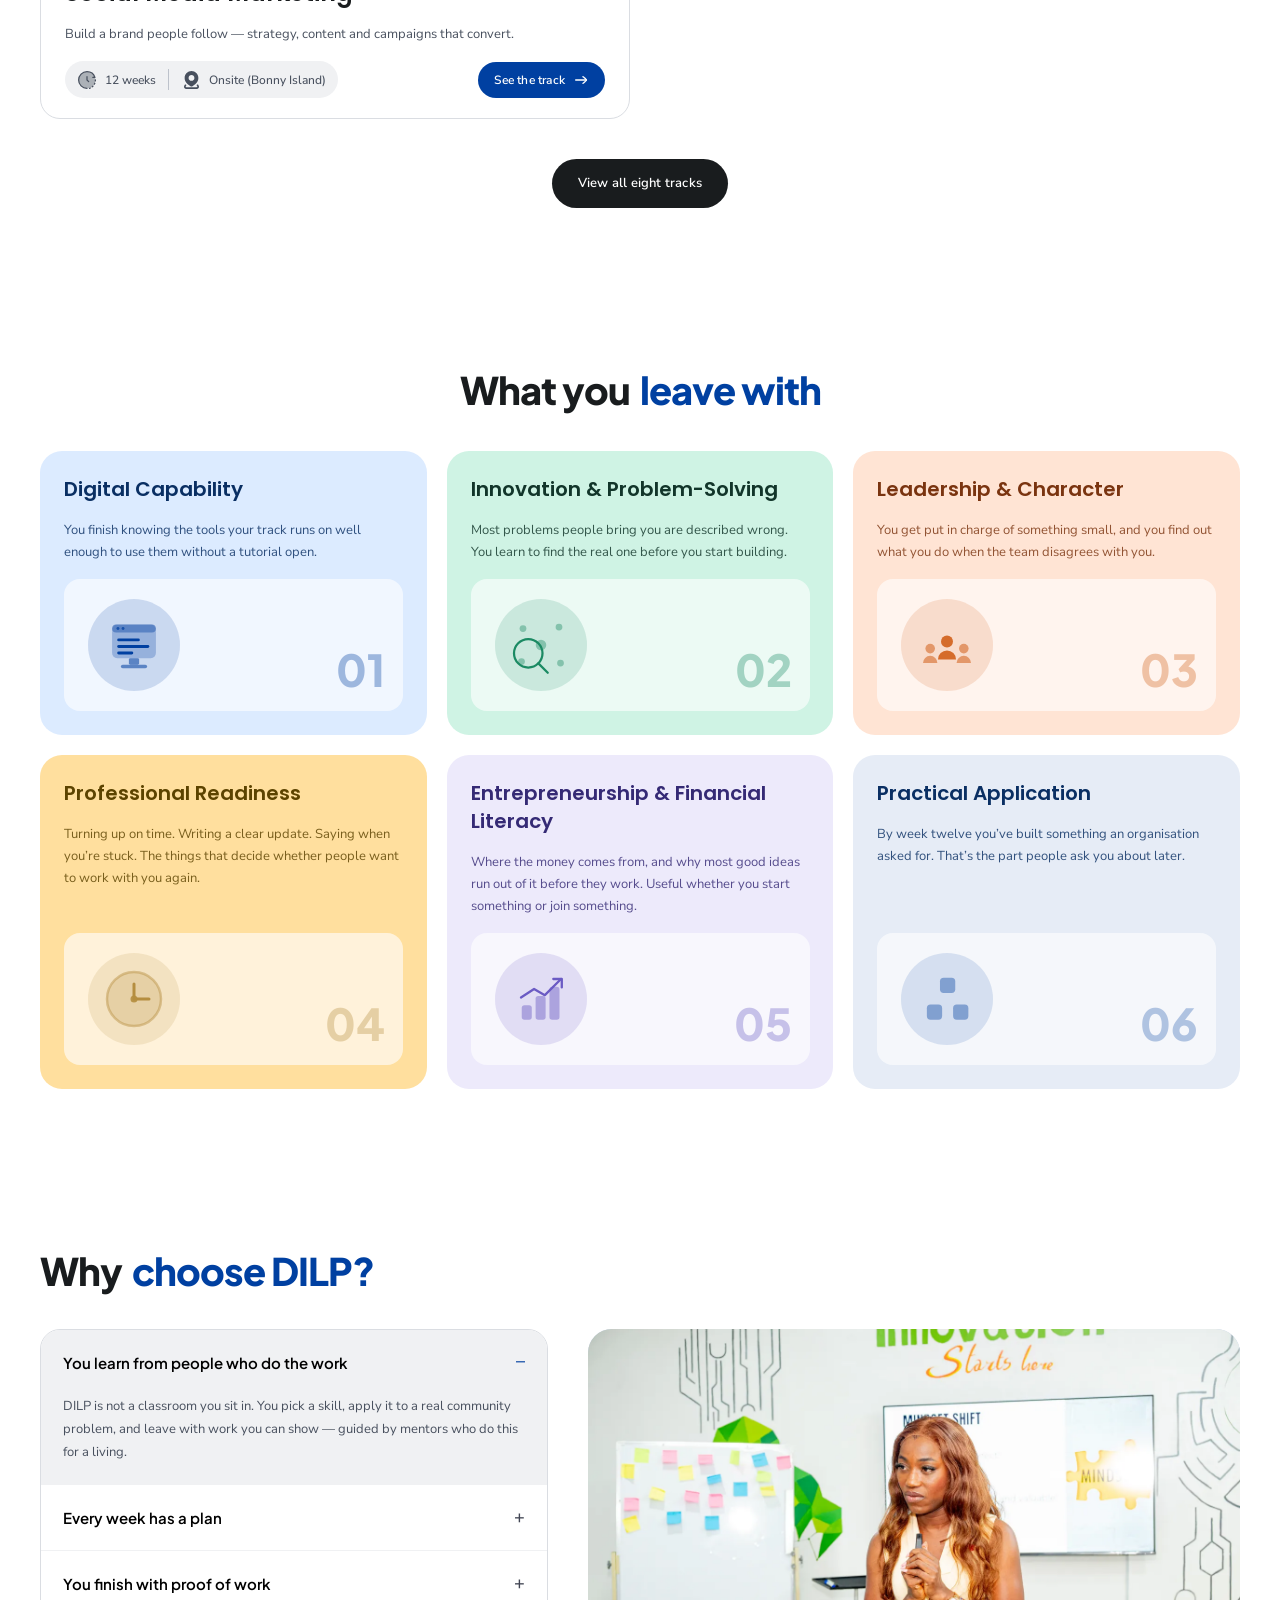
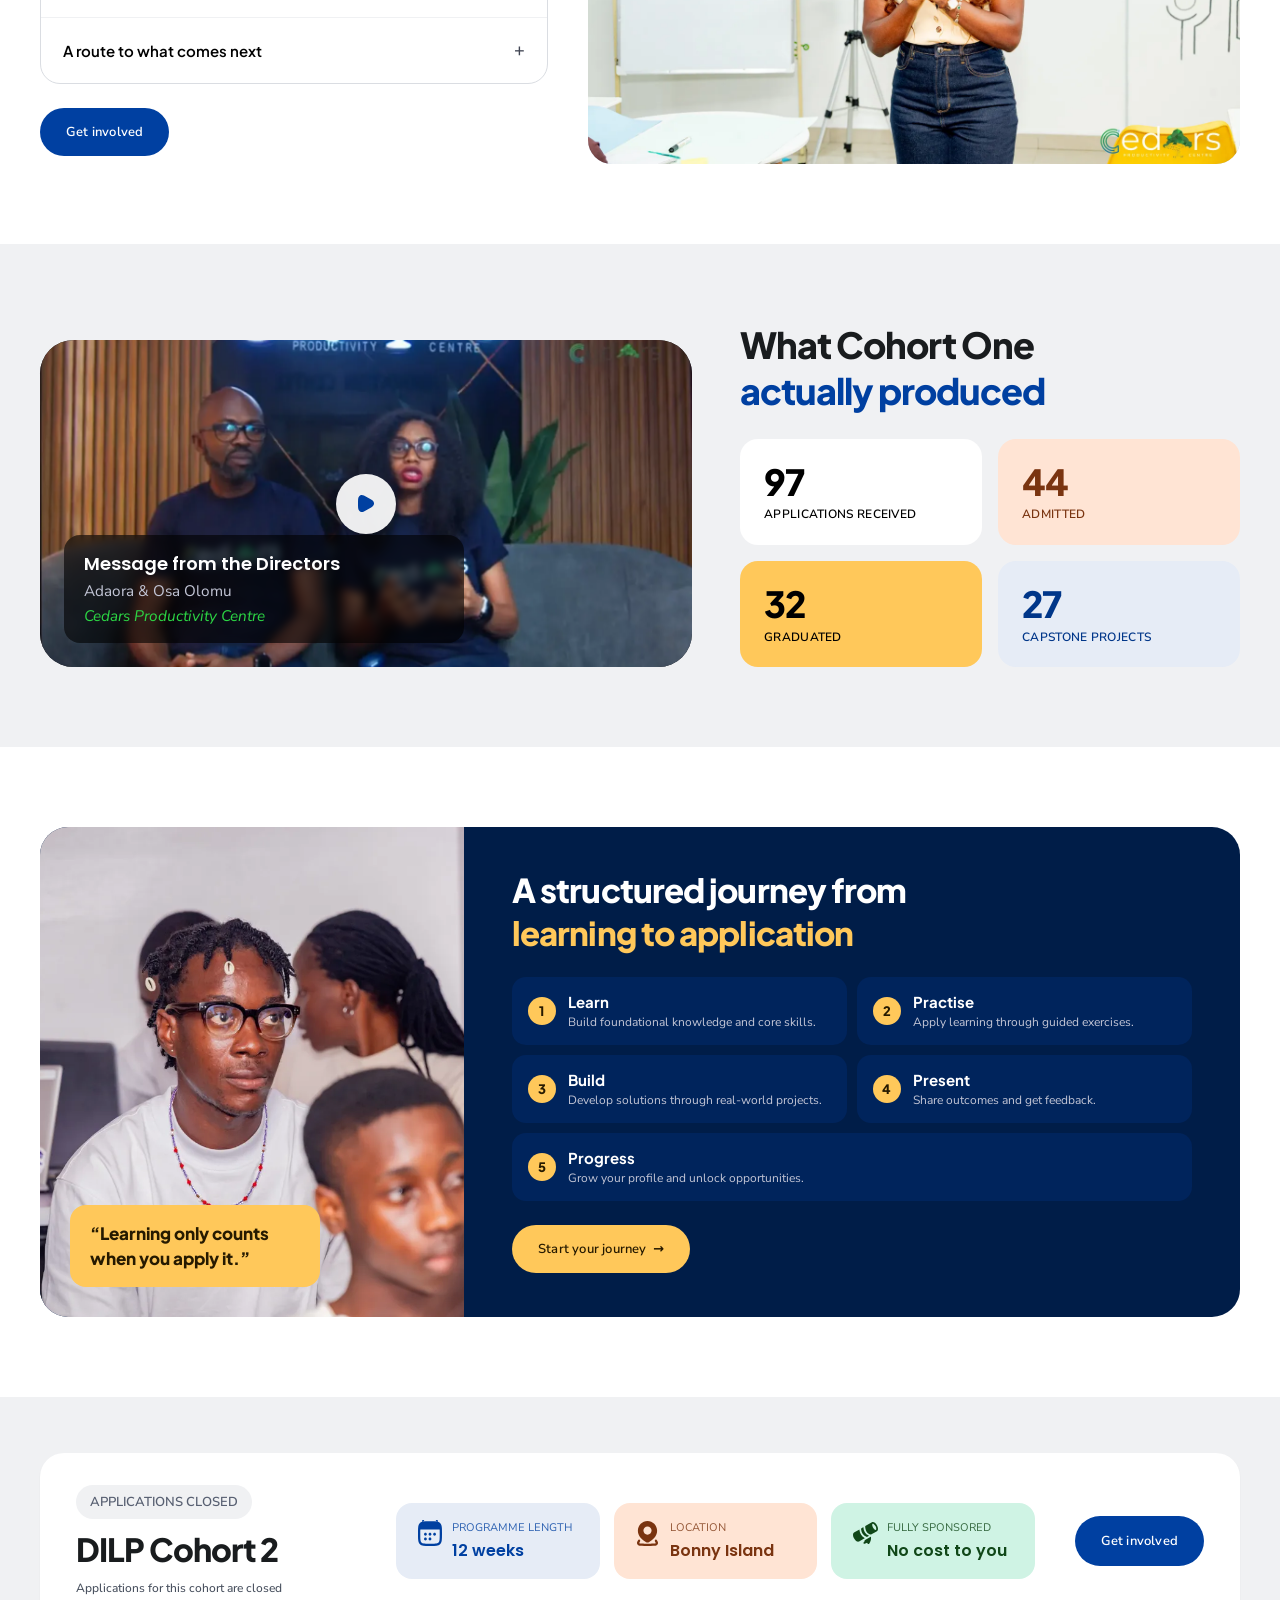
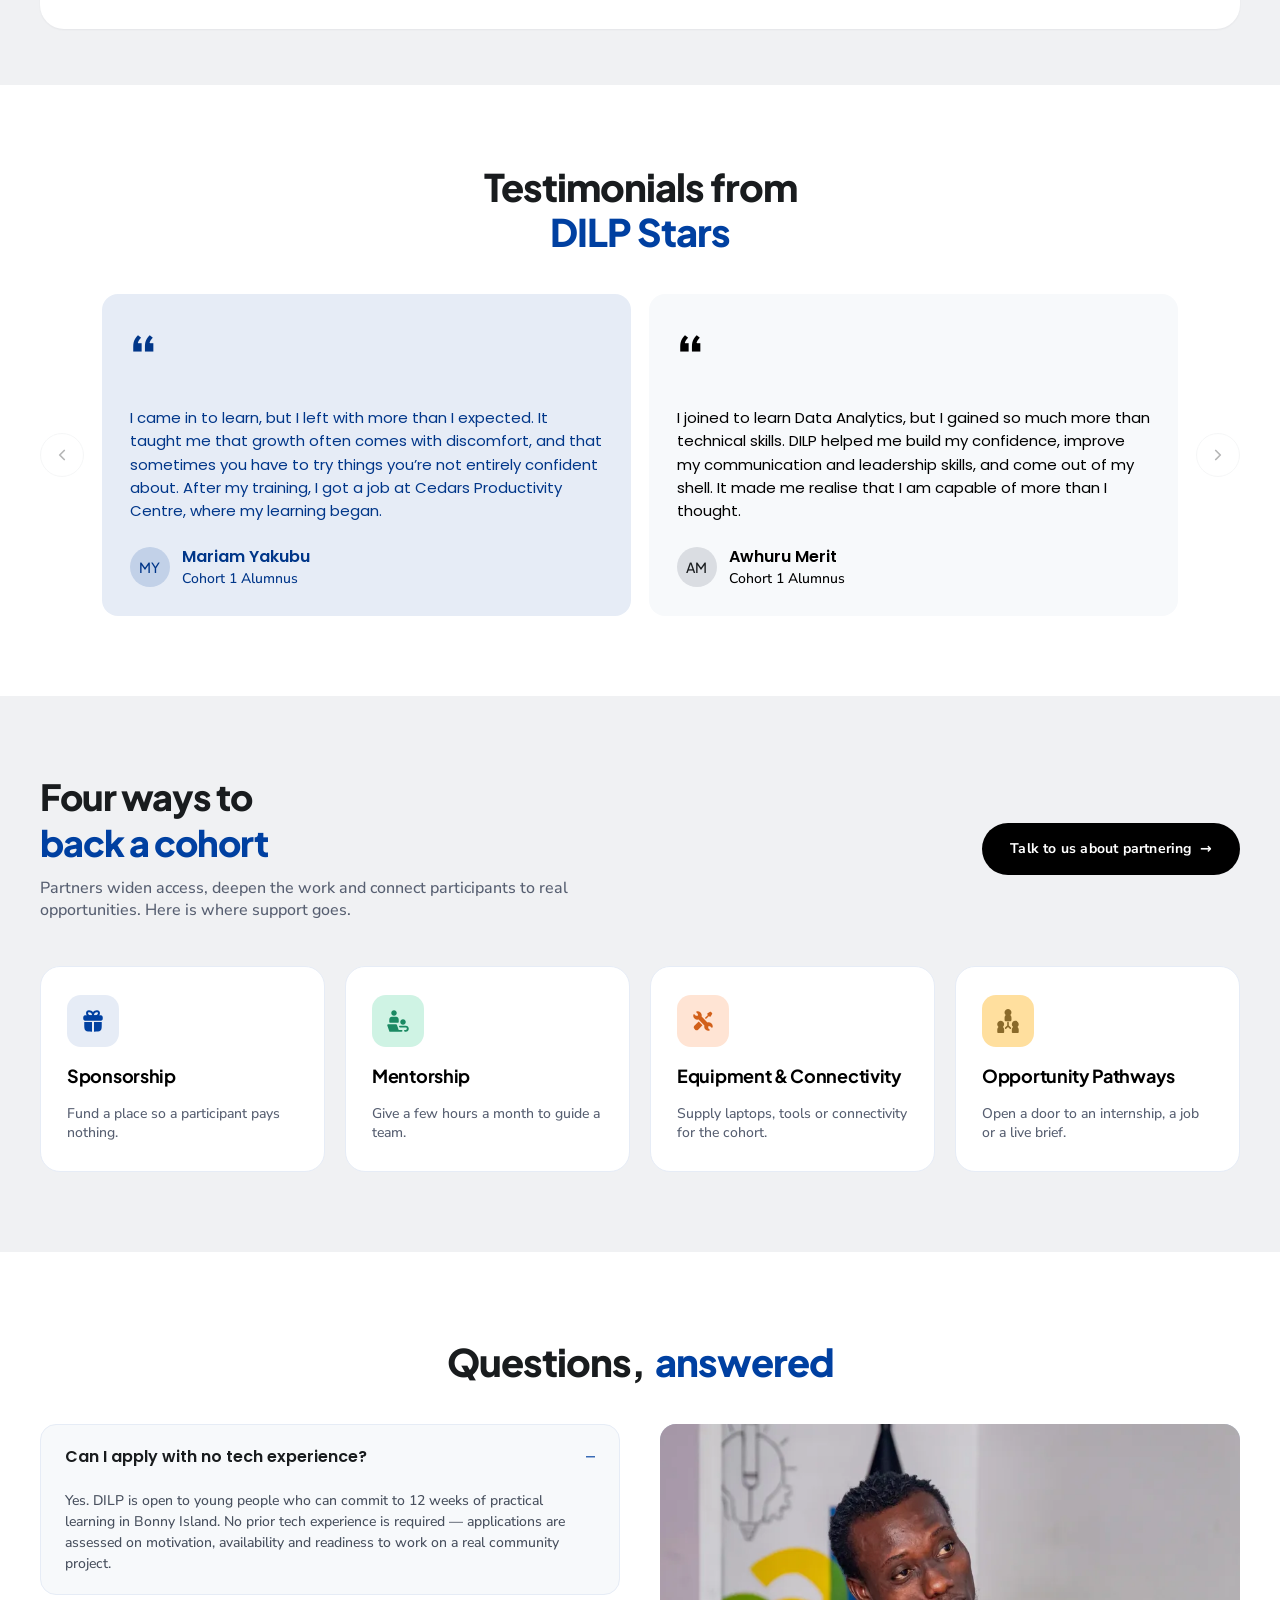
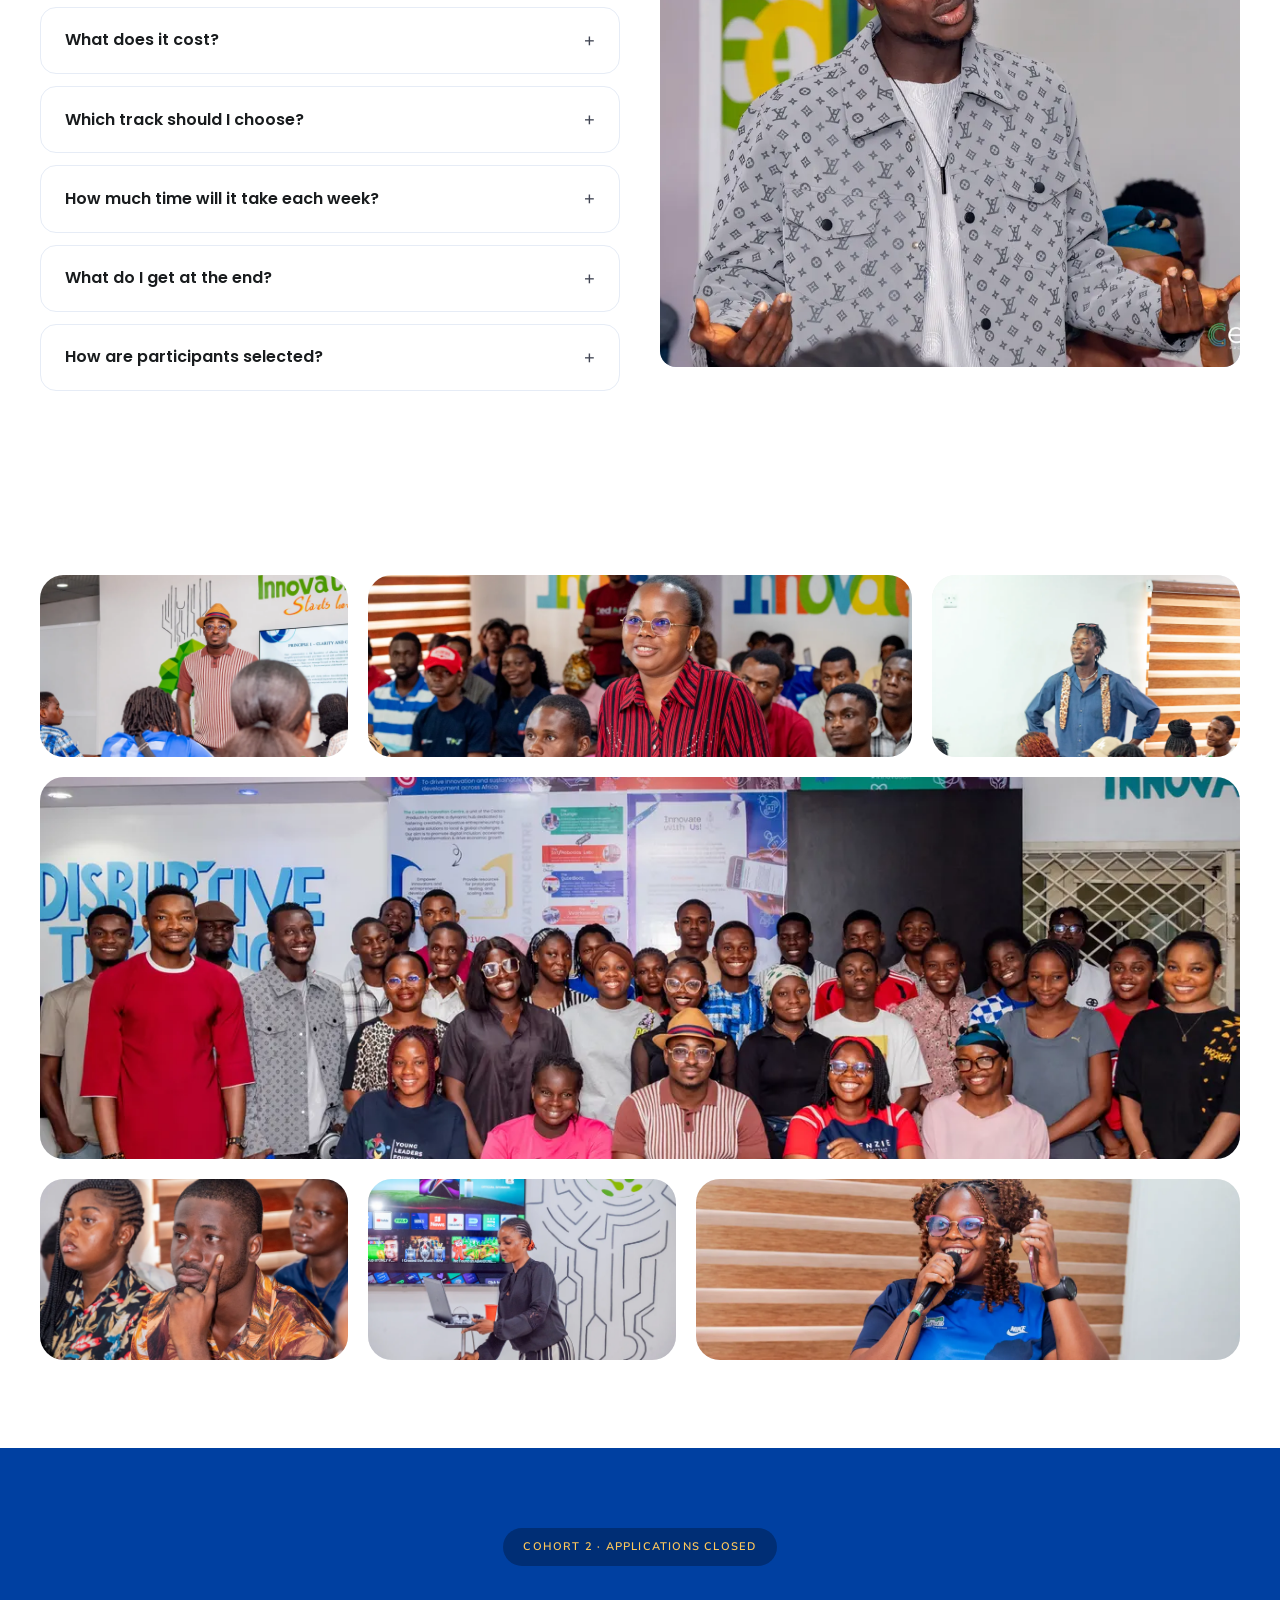
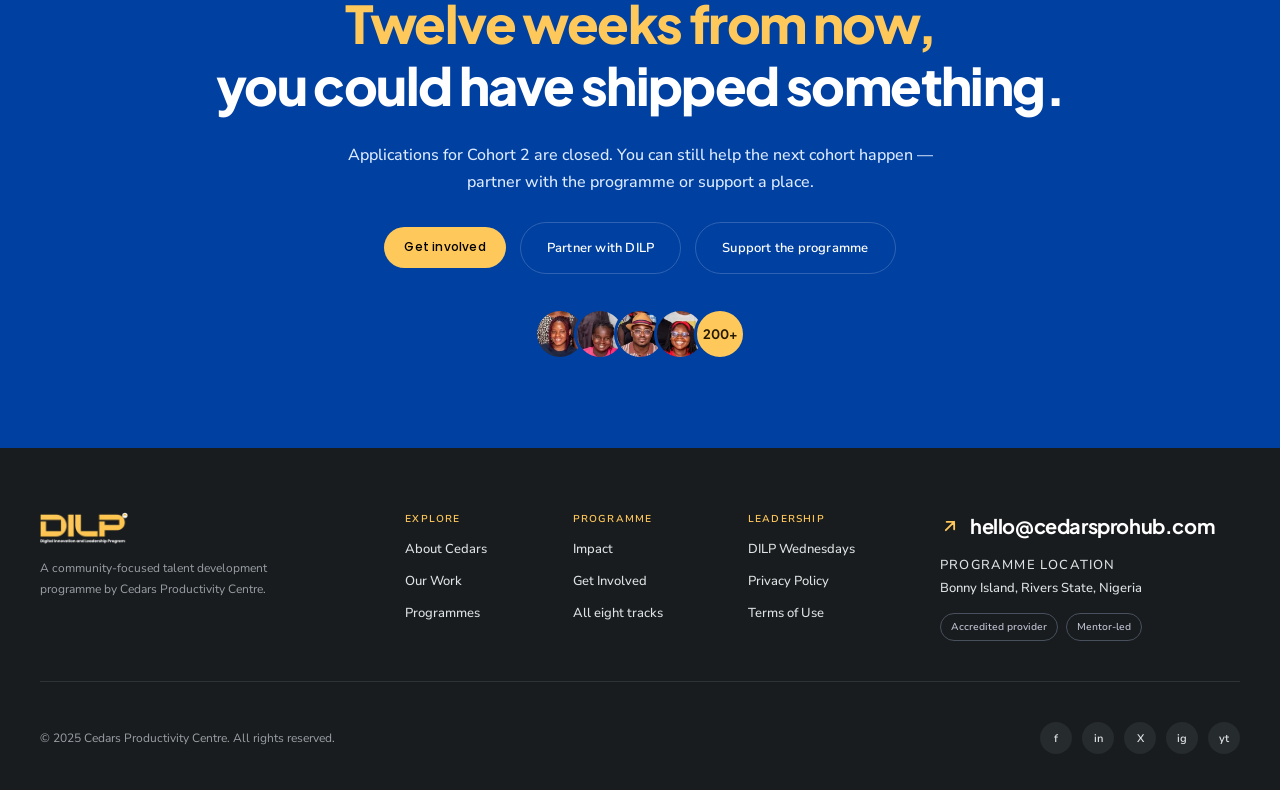
==== commit c112454c: "Rename the testimonials heading Co-Authored-By: Claude Opus 5 <noreply@anthropic.com>" ====
--- a/index.html
+++ b/index.html
@@ -707,13 +707,13 @@
   </section>
 
   <!-- ===================================================================
-       12 — In their own words
+       12 — Testimonials from DILP Stars
        =================================================================== -->
   <section class="section--white" id="voices">
     <div class="shell voices__inner">
       <h2 class="heading2 heading2--center reveal">
-        <span>In their</span>
-        <span class="accent">own words</span>
+        <span>Testimonials from</span>
+        <span class="accent">DILP Stars</span>
       </h2>
 
       <div class="carousel reveal" data-carousel>
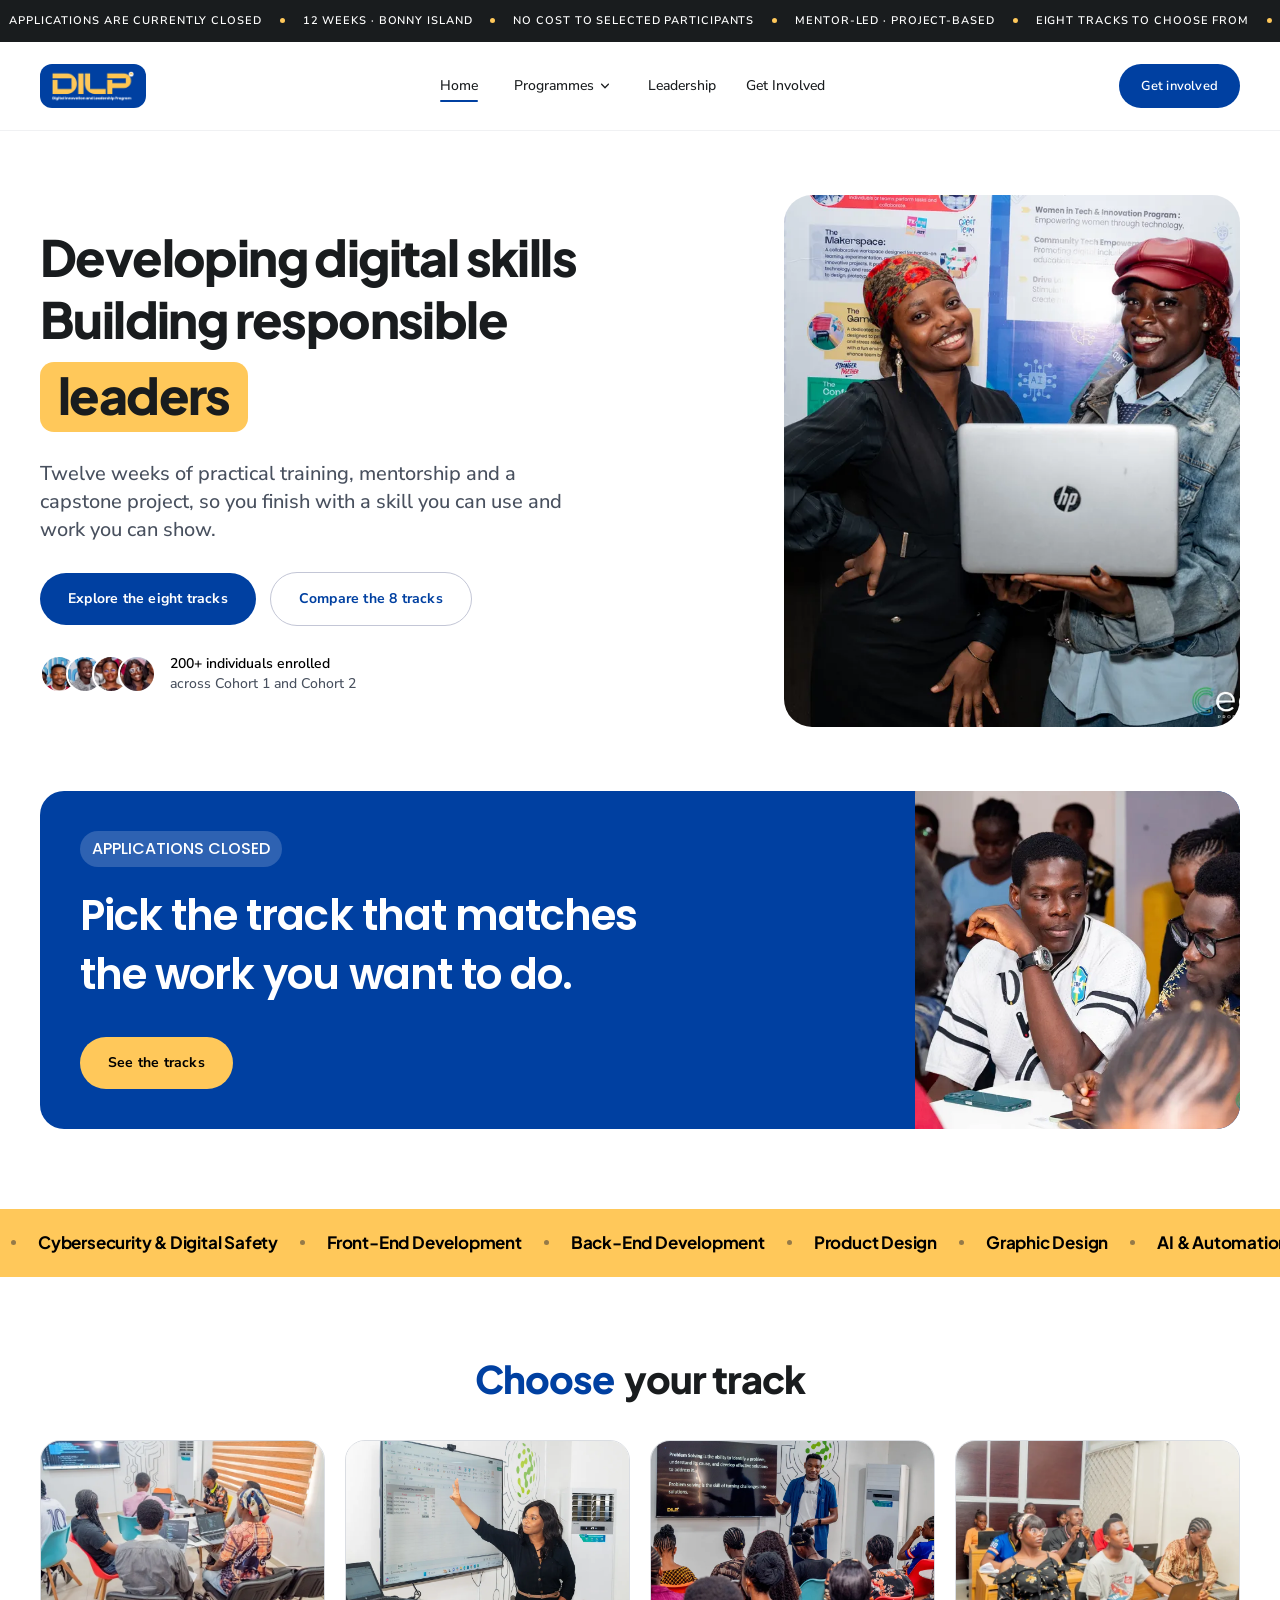
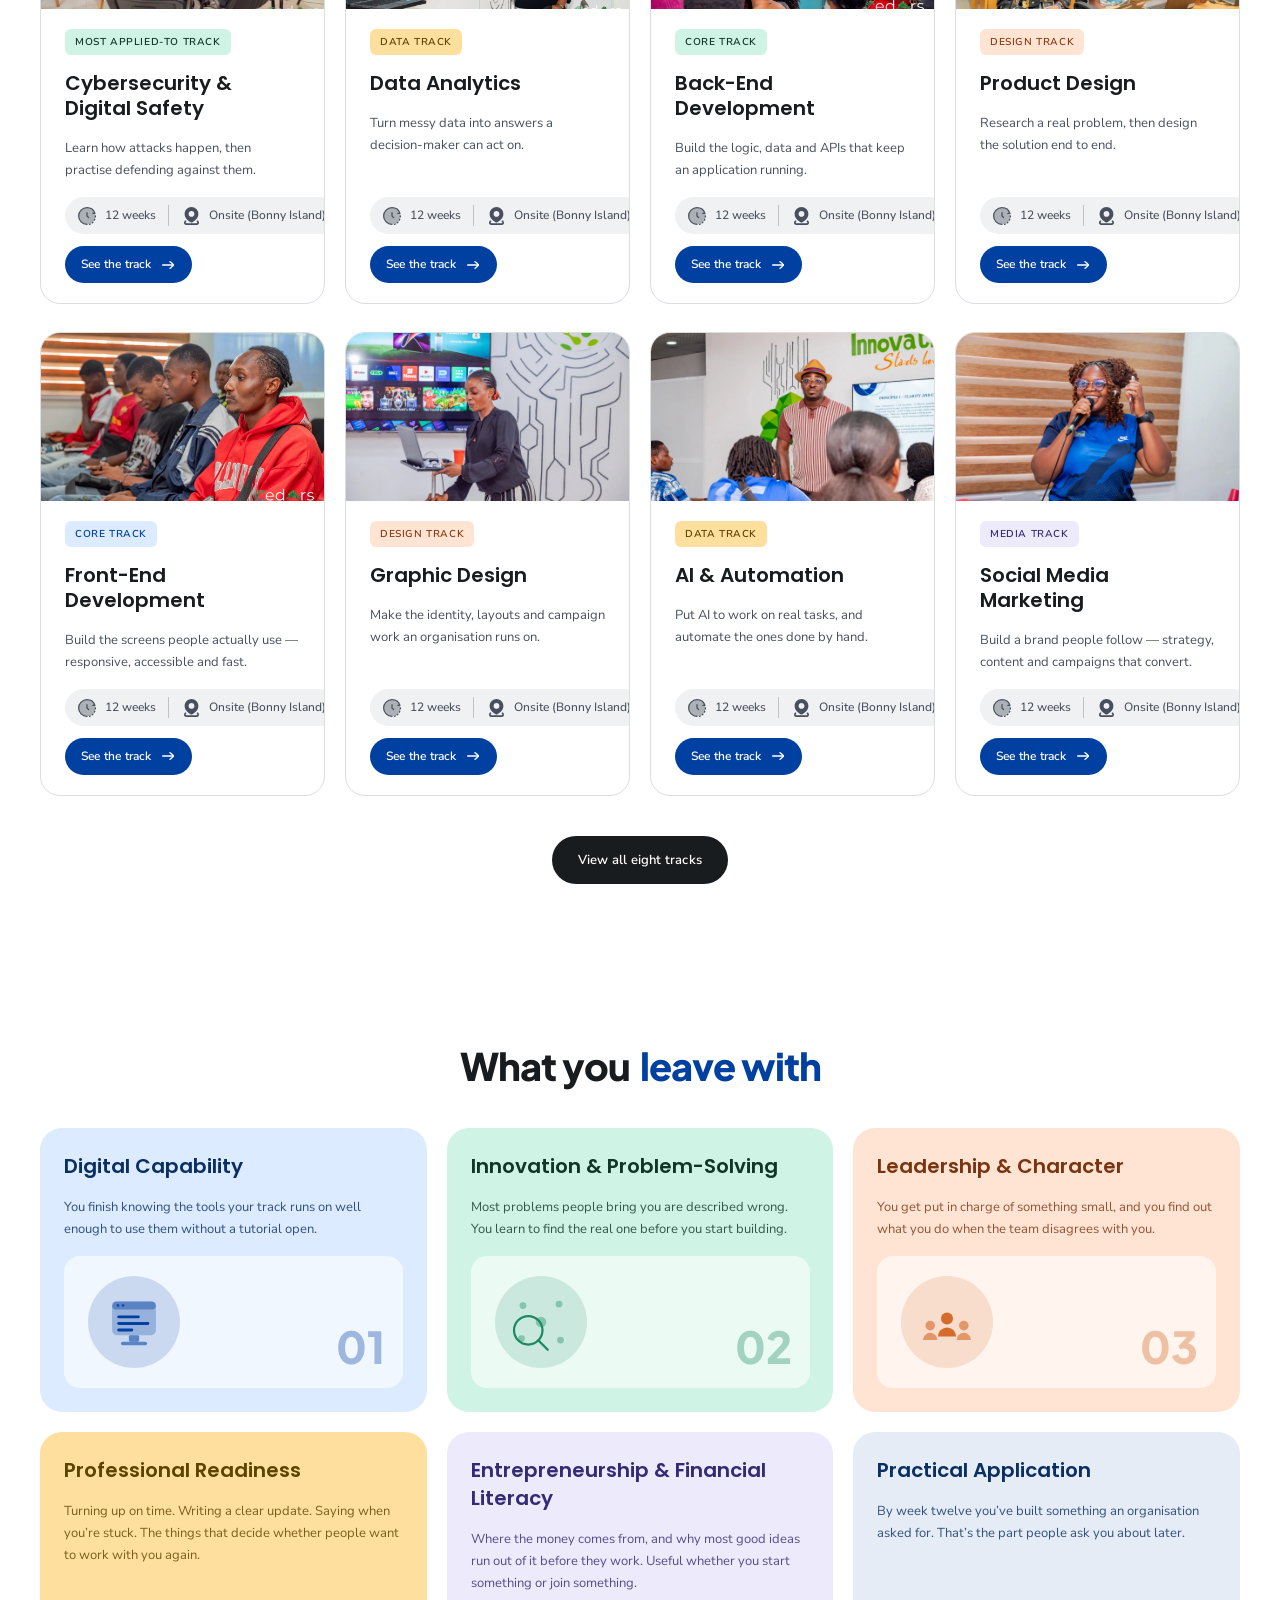
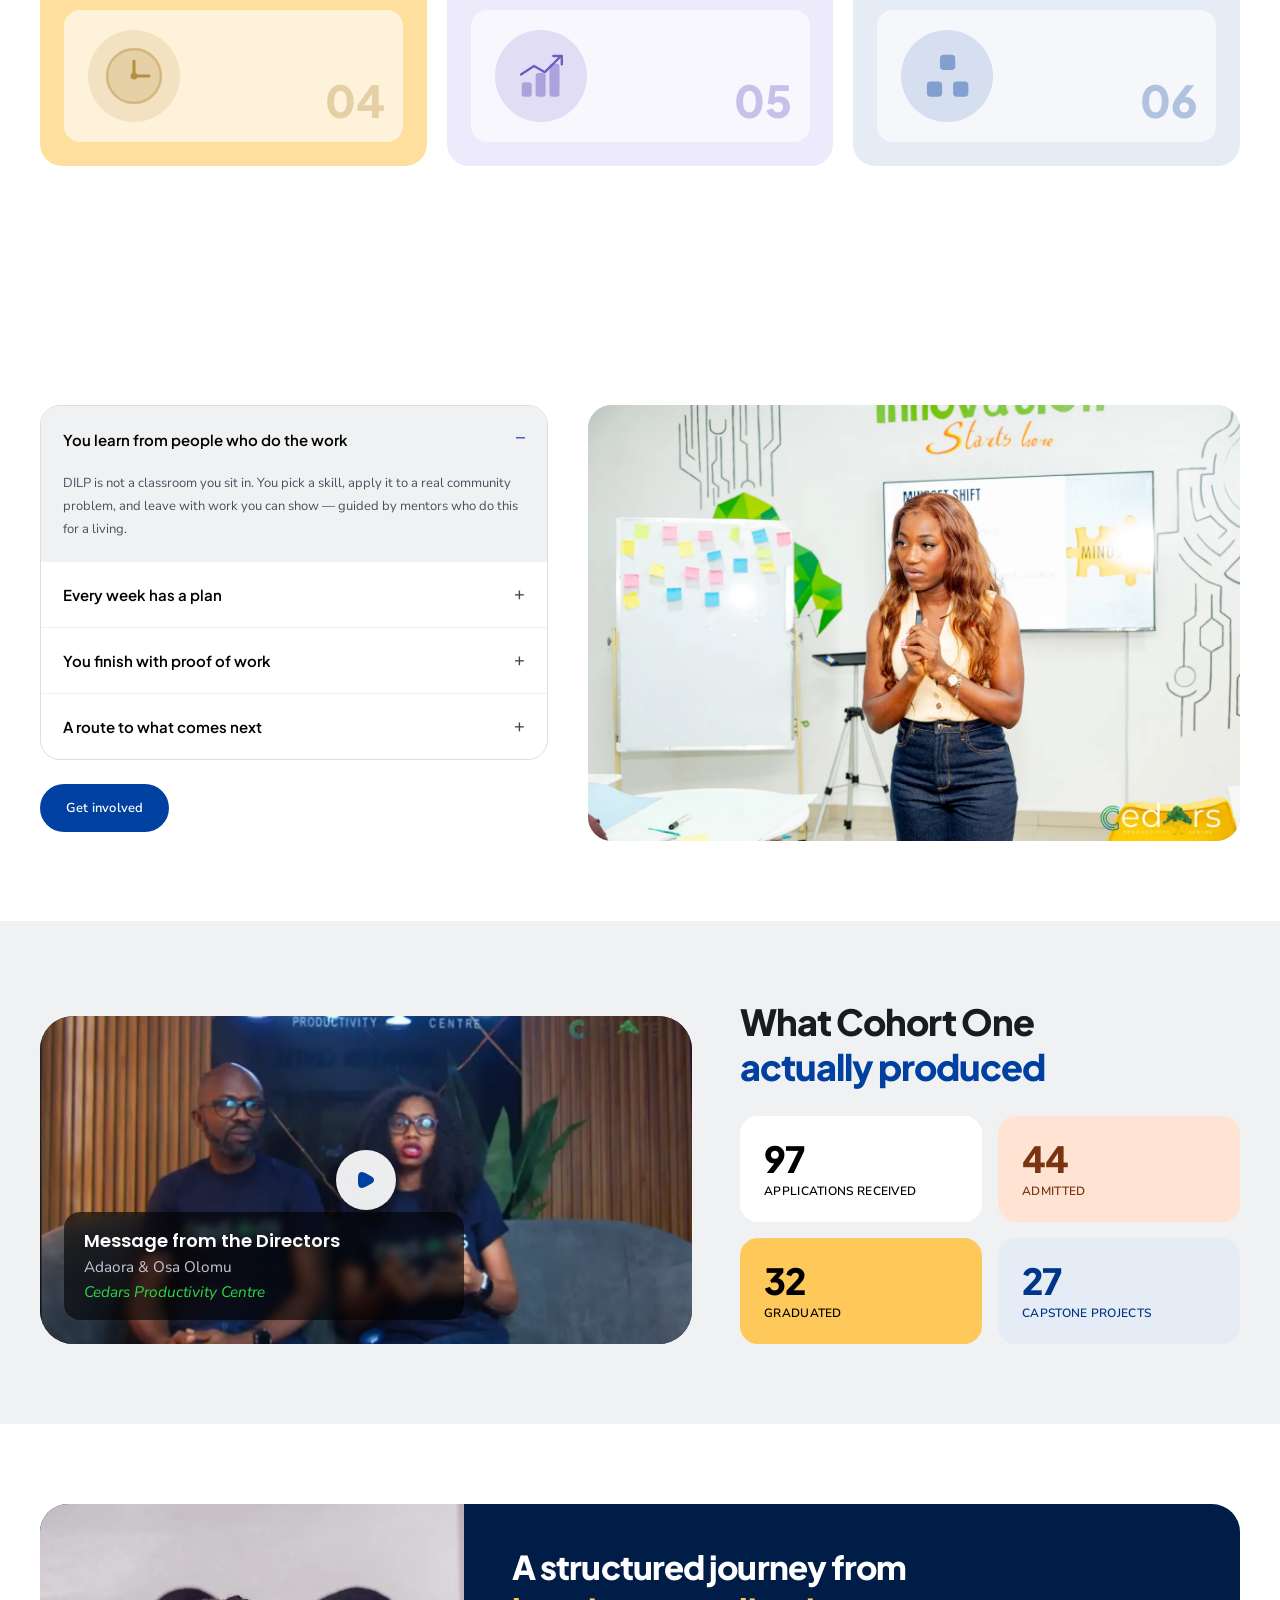
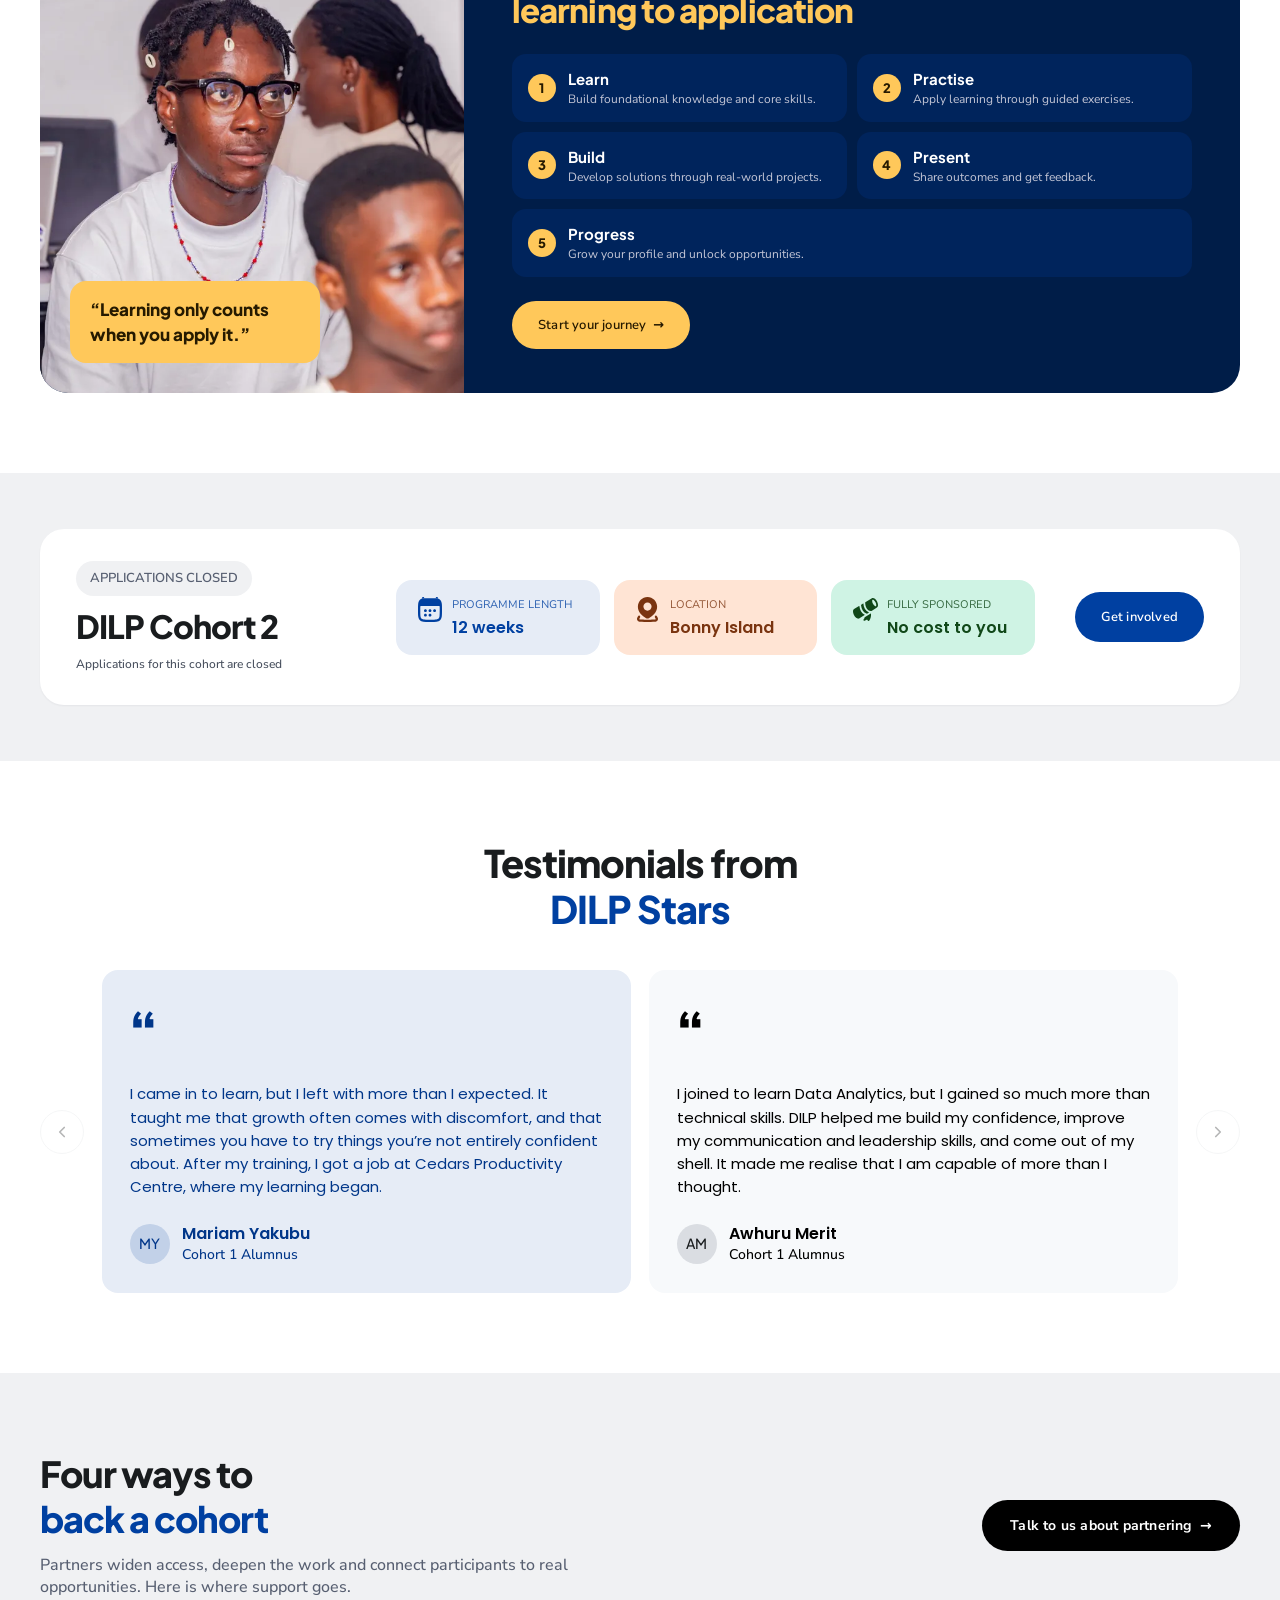
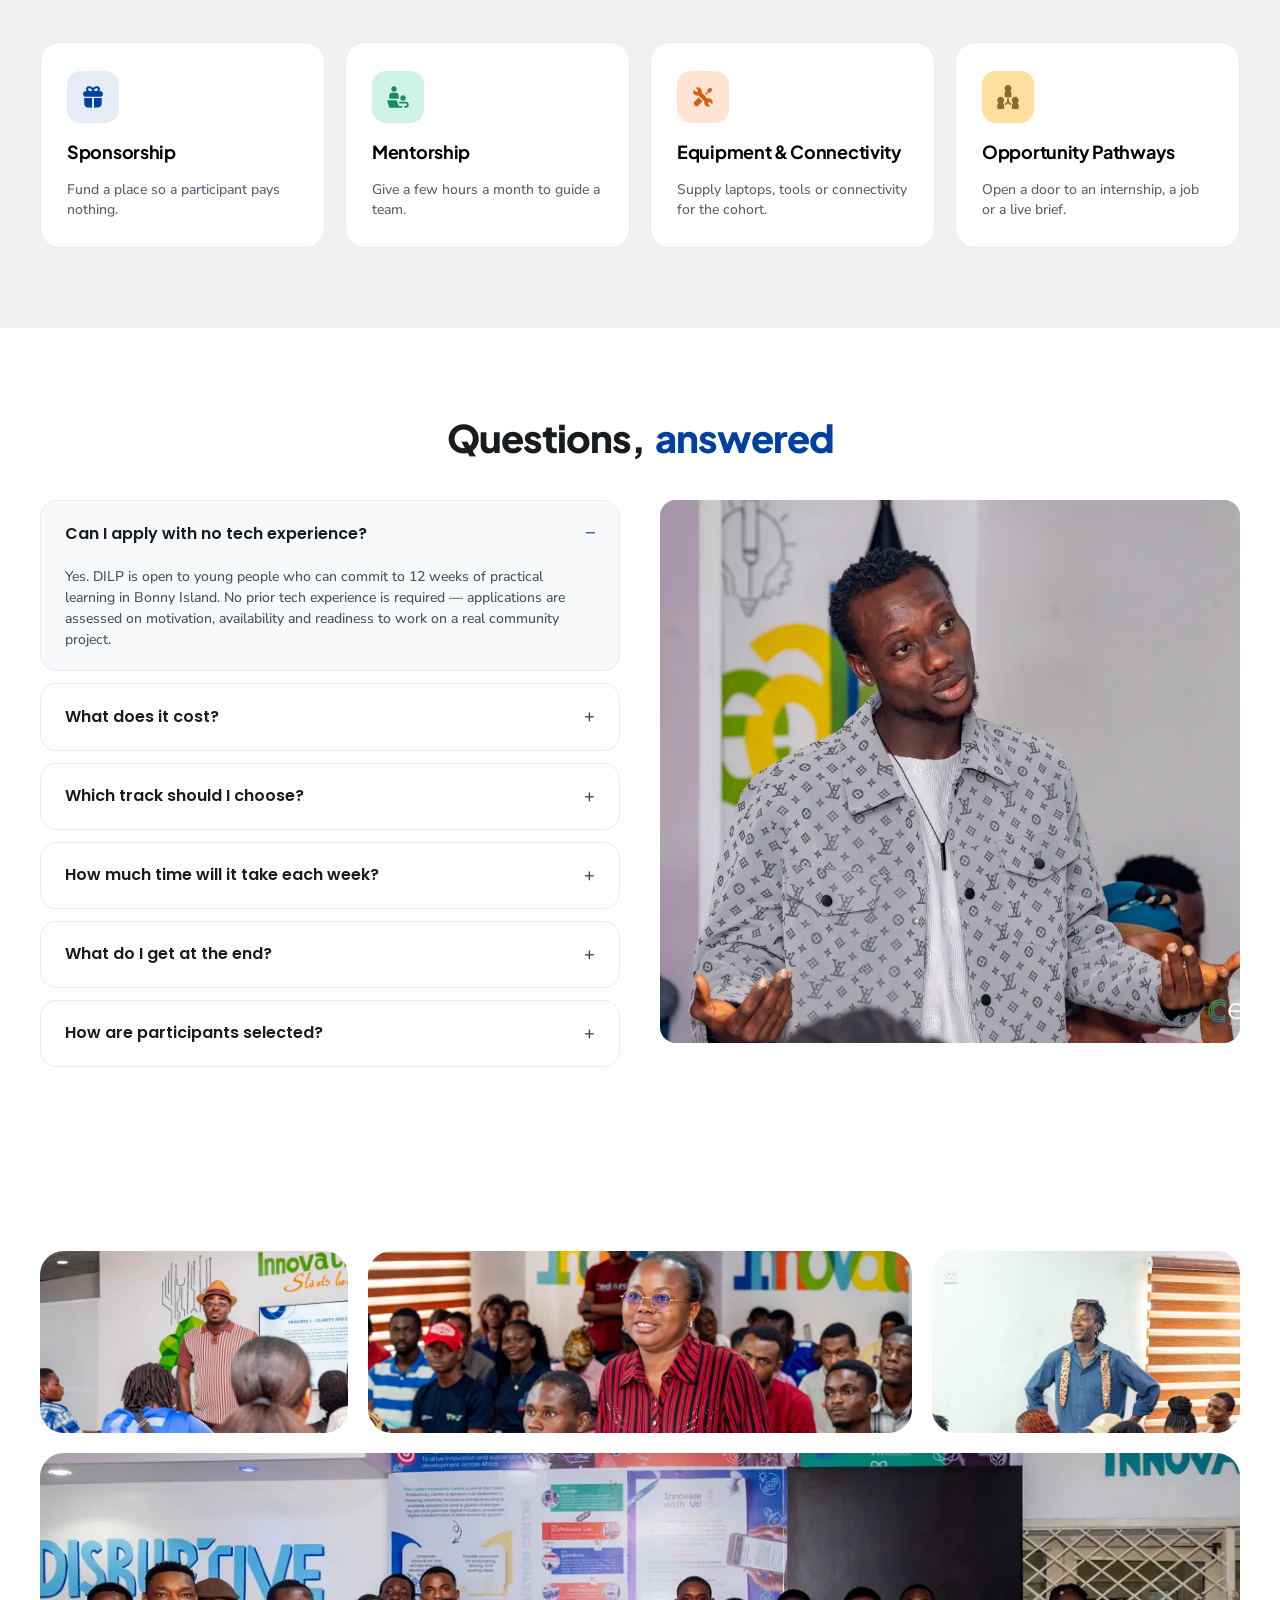
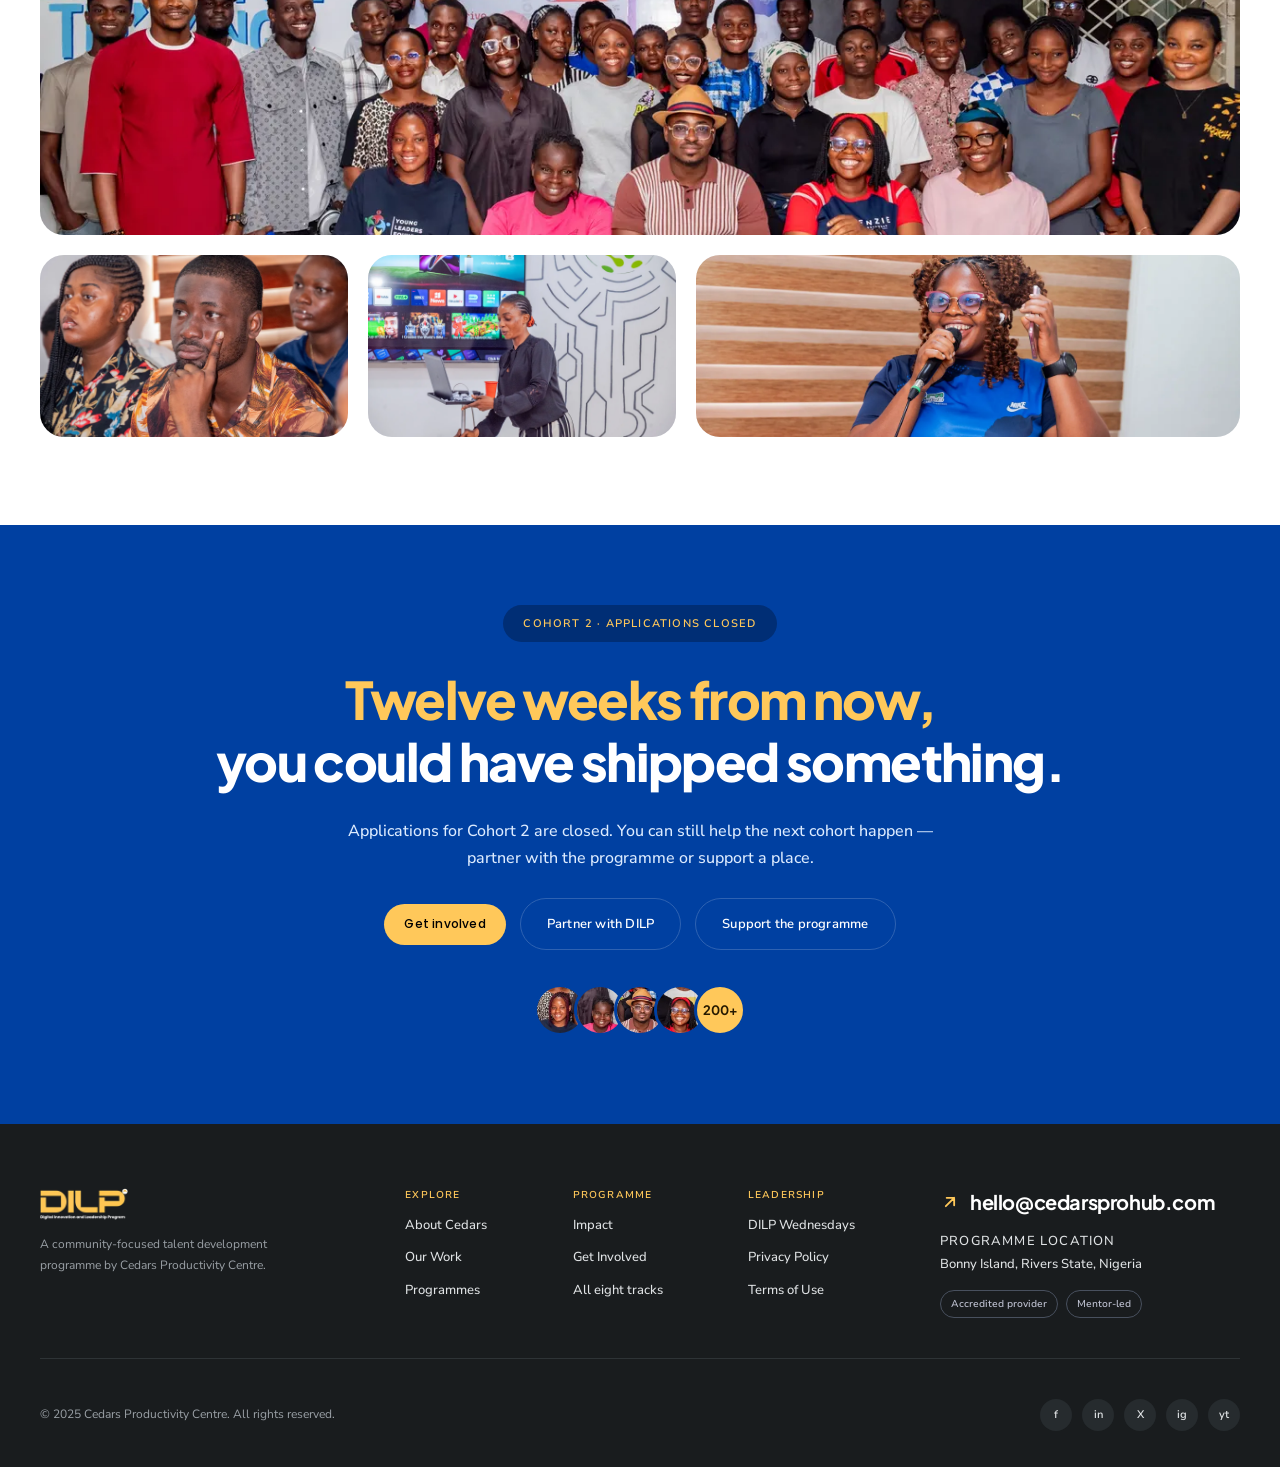
==== commit 0e23b559: "Put all eight tracks in one four-column grid Cybersecurity had a one-off "featured" component; it no" ====
--- a/index.html
+++ b/index.html
@@ -223,33 +223,26 @@
     <div class="shell tracks__inner">
       <h2 class="heading2 reveal"><span class="accent">Choose</span> <span>your track</span></h2>
 
-      <article class="track-featured reveal">
-        <div class="track-featured__thumb">
-          <div class="track-featured__thumb-inner">
-            <img src="assets/img/track-featured.webp" alt="Students working on laptops during a cybersecurity lab session.">
-          </div>
-        </div>
-        <div class="track-featured__body">
-          <div class="track-featured__top">
-            <span class="chip-soft">MOST APPLIED-TO TRACK</span>
+      <div class="track-grid">
+        <article class="track-card reveal">
+          <div class="track-card__media track-card__media--cyber">
+            <img src="assets/img/track-featured.webp" alt="Students working on laptops during a cybersecurity lab session." loading="lazy">
+          </div>
+          <div class="track-card__body">
+            <span class="tag tag--core-green">MOST APPLIED-TO TRACK</span>
             <h3><a class="card-link" href="tracks/cybersecurity.html">Cybersecurity &amp; Digital Safety</a></h3>
-            <p>Learn how attacks actually happen, then practise defending against them in supervised lab work. You finish by securing a system for a real community organisation.</p>
-          </div>
-          <div class="track-featured__bottom">
-            <div class="meta-pill">
-              <span class="meta-pill__item"><span class="ico ico--20"><img src="assets/svg/icon-clock-lg.svg" alt="" aria-hidden="true"></span><span>12 weeks</span></span>
-              <span class="meta-pill__rule"></span>
-              <span class="meta-pill__item"><span class="ico ico--20"><img src="assets/svg/icon-location-lg.svg" alt="" aria-hidden="true"></span><span>Onsite (Bonny Island)</span></span>
-            </div>
-            <div class="track-featured__actions">
-              <a class="link-strong" href="tracks/cybersecurity.html">See what you&rsquo;ll learn</a>
-              <a class="btn btn--blue btn--sm" href="tracks/cybersecurity.html">See the track <span class="ico ico--16 arrow"><img src="assets/svg/icon-arrow-right.svg" alt="" aria-hidden="true"></span></a>
-            </div>
-          </div>
-        </div>
-      </article>
-
-      <div class="track-grid">
+            <p>Learn how attacks happen, then practise defending against them.</p>
+            <div class="track-card__footer">
+              <div class="meta-pill meta-pill--tight">
+                <span class="meta-pill__item"><span class="ico ico--20"><img src="assets/svg/icon-clock.svg" alt="" aria-hidden="true"></span><span>12 weeks</span></span>
+                <span class="meta-pill__rule"></span>
+                <span class="meta-pill__item"><span class="ico ico--20"><img src="assets/svg/icon-location.svg" alt="" aria-hidden="true"></span><span>Onsite (Bonny Island)</span></span>
+              </div>
+              <a class="btn btn--blue btn--xs" href="tracks/cybersecurity.html">See the track <span class="ico ico--16 arrow"><img src="assets/svg/icon-arrow-right.svg" alt="" aria-hidden="true"></span></a>
+            </div>
+          </div>
+        </article>
+
         <article class="track-card reveal">
           <div class="track-card__media track-card__media--data">
             <img src="assets/img/track-data-top.webp" alt="A facilitator pointing at a whiteboard during a data analytics class." loading="lazy">
--- a/styles.css
+++ b/styles.css
@@ -771,100 +771,10 @@
 .meta-pill__item span { font-size: 12px; font-weight: 500; color: var(--text-8); white-space: nowrap; }
 .meta-pill__rule { width: 1px; height: 21px; flex: none; background: var(--text-3); }
 
-.track-featured {
-  width: 100%;
-  display: flex;
-  border: 1px solid var(--text-2);
-  border-radius: 24px;
-  background: var(--white);
-  overflow: hidden;
-  transition: transform 0.25s var(--ease), box-shadow 0.25s var(--ease);
-}
-.track-featured:hover { transform: translateY(-3px); box-shadow: var(--shadow-md); }
-
-.track-featured__thumb {
-  flex: 440 1 440px;
-  min-width: 0;
-  height: 266px;
-  display: flex;
-  align-items: center;
-  justify-content: center;
-  background: var(--blue-6);
-  overflow: hidden;
-}
-/* 476/440 — the designed inner overhangs the thumbnail on both sides. */
-.track-featured__thumb-inner {
-  width: 108.18%;
-  height: 276px;
-  flex: none;
-  position: relative;
-  border-radius: 14px;
-  overflow: hidden;
-}
-/* Design places a 650x433 image at (-87,-57) inside 476x276, i.e. 50% / 36%. */
-.track-featured__thumb-inner img {
-  position: absolute;
-  inset: 0;
-  max-width: none;
-  width: 100%; height: 100%;
-  object-fit: cover;
-  object-position: 50% 36%;
-  transition: transform 0.6s var(--ease);
-}
-.track-featured:hover .track-featured__thumb-inner img { transform: scale(1.05); }
-
-.track-featured__body {
-  flex: 878 1 878px;
-  min-width: 0;
-  display: flex;
-  flex-direction: column;
-  justify-content: space-between;
-  gap: 24px;
-  padding: 32px 36px;
-}
-.track-featured__top { display: flex; flex-direction: column; align-items: flex-start; gap: 12px; }
-.chip-soft {
-  padding: 6px 10px;
-  border-radius: 6px;
-  background: var(--blue-1);
-  color: var(--blue-6);
-  font-size: 12px;
-  font-weight: 400;
-}
-.track-featured__top h3 {
-  font-family: var(--font-alt);
-  font-weight: 600;
-  font-size: 24px;
-  line-height: 1.2;
-  color: var(--ink);
-}
-.track-featured__top p {
-  max-width: 700px;
-  font-size: 14px;
-  line-height: 24px;
-  color: var(--text-8);
-}
-.track-featured__bottom {
-  display: flex;
-  flex-wrap: wrap;
-  align-items: center;
-  justify-content: space-between;
-  gap: 16px;
-}
-.track-featured__actions { display: flex; flex-wrap: wrap; align-items: center; gap: 24px; }
-.link-strong {
-  font-size: 12px;
-  font-weight: 700;
-  color: var(--blue-6);
-  border-bottom: 1px solid transparent;
-  transition: border-color 0.18s var(--ease);
-}
-.link-strong:hover { border-color: var(--blue-6); }
-
 .track-grid {
   width: 100%;
   display: grid;
-  grid-template-columns: repeat(2, minmax(0, 1fr));
+  grid-template-columns: repeat(4, minmax(0, 1fr));
   gap: 28px 20px;
 }
 
@@ -903,6 +813,7 @@
 .track-card__media--graphic img { object-position: center 45%; }
 .track-card__media--ai img { object-position: center 32%; }
 .track-card__media--social img { object-position: center 17%; }
+.track-card__media--cyber img { object-position: center 42%; }
 
 .track-card__body {
   flex: 1;
@@ -928,8 +839,8 @@
 .track-card__body h3 {
   font-family: var(--font-alt);
   font-weight: 600;
-  font-size: 24px;
-  line-height: 1.2;
+  font-size: 20px;
+  line-height: 1.25;
   color: var(--ink);
 }
 .track-card__body > p { font-size: 13px; line-height: 22px; color: var(--text-8); }
@@ -938,10 +849,9 @@
    card, so clicking anywhere opens it. The Apply button sits above it. */
 .card-link { color: inherit; }
 .card-link::after { content: ""; position: absolute; inset: 0; z-index: 1; }
-.track-card, .track-featured { position: relative; }
-.track-card:hover .card-link,
-.track-featured:hover .card-link { color: var(--blue-6); }
-.track-card .btn, .track-featured .btn, .track-featured .link-strong { position: relative; z-index: 2; }
+.track-card { position: relative; }
+.track-card:hover .card-link { color: var(--blue-6); }
+.track-card .btn { position: relative; z-index: 2; }
 .track-card__footer {
   margin-top: auto;
   display: flex;
@@ -3009,6 +2919,7 @@
    column, flex-basis would size the *height*, so each stacked child resets
    to `flex: 0 0 auto` and takes an explicit height where one is needed. */
 @media (max-width: 1120px) {
+  .track-grid { grid-template-columns: repeat(3, minmax(0, 1fr)); }
   .promo__inner { flex-direction: column; }
   .promo__side,
   .card-urgency { flex: 0 0 auto; }
@@ -3070,12 +2981,7 @@
   .hero__inner { flex-direction: column; align-items: stretch; gap: 40px; }
   .hero__copy { flex: 0 0 auto; align-items: flex-start; }
   .hero__media { flex: 0 0 auto; aspect-ratio: auto; height: 420px; }
-  .track-featured { flex-direction: column; }
-  .track-featured__thumb,
-  .track-featured__body { flex: 0 0 auto; }
-  .track-featured__thumb { height: 240px; }
-  .track-featured__thumb-inner { width: 100%; height: 240px; }
-  .track-grid { grid-template-columns: minmax(0, 1fr); }
+  .track-grid { grid-template-columns: repeat(2, minmax(0, 1fr)); }
   .facts { flex-wrap: wrap; }
   .fact { flex: 1 1 200px; }
   .gallery__row--a, .gallery__row--c { grid-template-columns: minmax(0, 1fr) minmax(0, 1fr); }
@@ -3105,6 +3011,7 @@
 }
 
 @media (max-width: 760px) {
+  .track-grid { grid-template-columns: minmax(0, 1fr); }
   :root { --gutter: 20px; }
   .hero__headline { font-size: 38px; line-height: 46px; letter-spacing: -1px; }
   .hero__mark { padding: 2px 12px 5px; border-radius: 10px; }
@@ -3156,7 +3063,6 @@
   .footer__col { width: calc(50% - 14px); }
   .track-card__body h3 { font-size: 21px; }
   .btn--lg { padding: 14px 22px; }
-  .track-featured__body { padding: 24px; }
 
   /* New pages */
   .article-grid { grid-template-columns: minmax(0, 1fr); gap: 32px; }
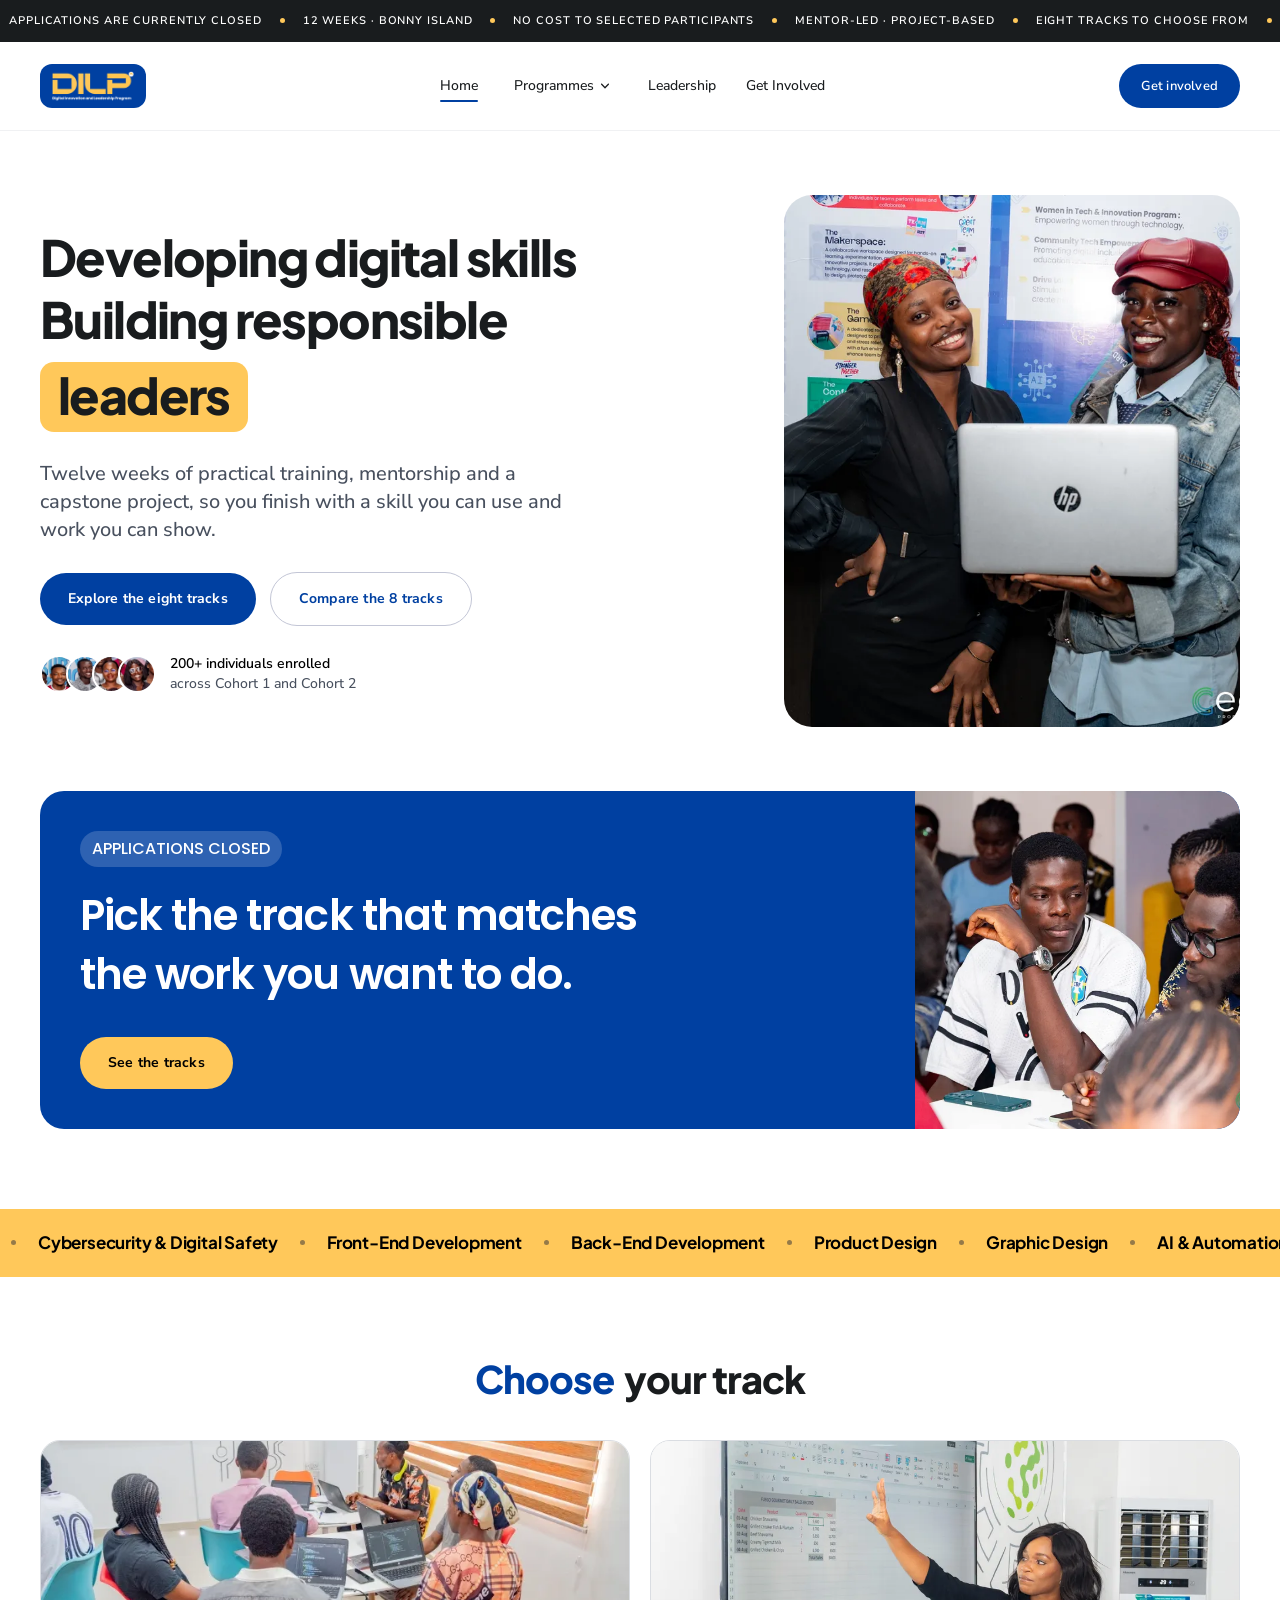
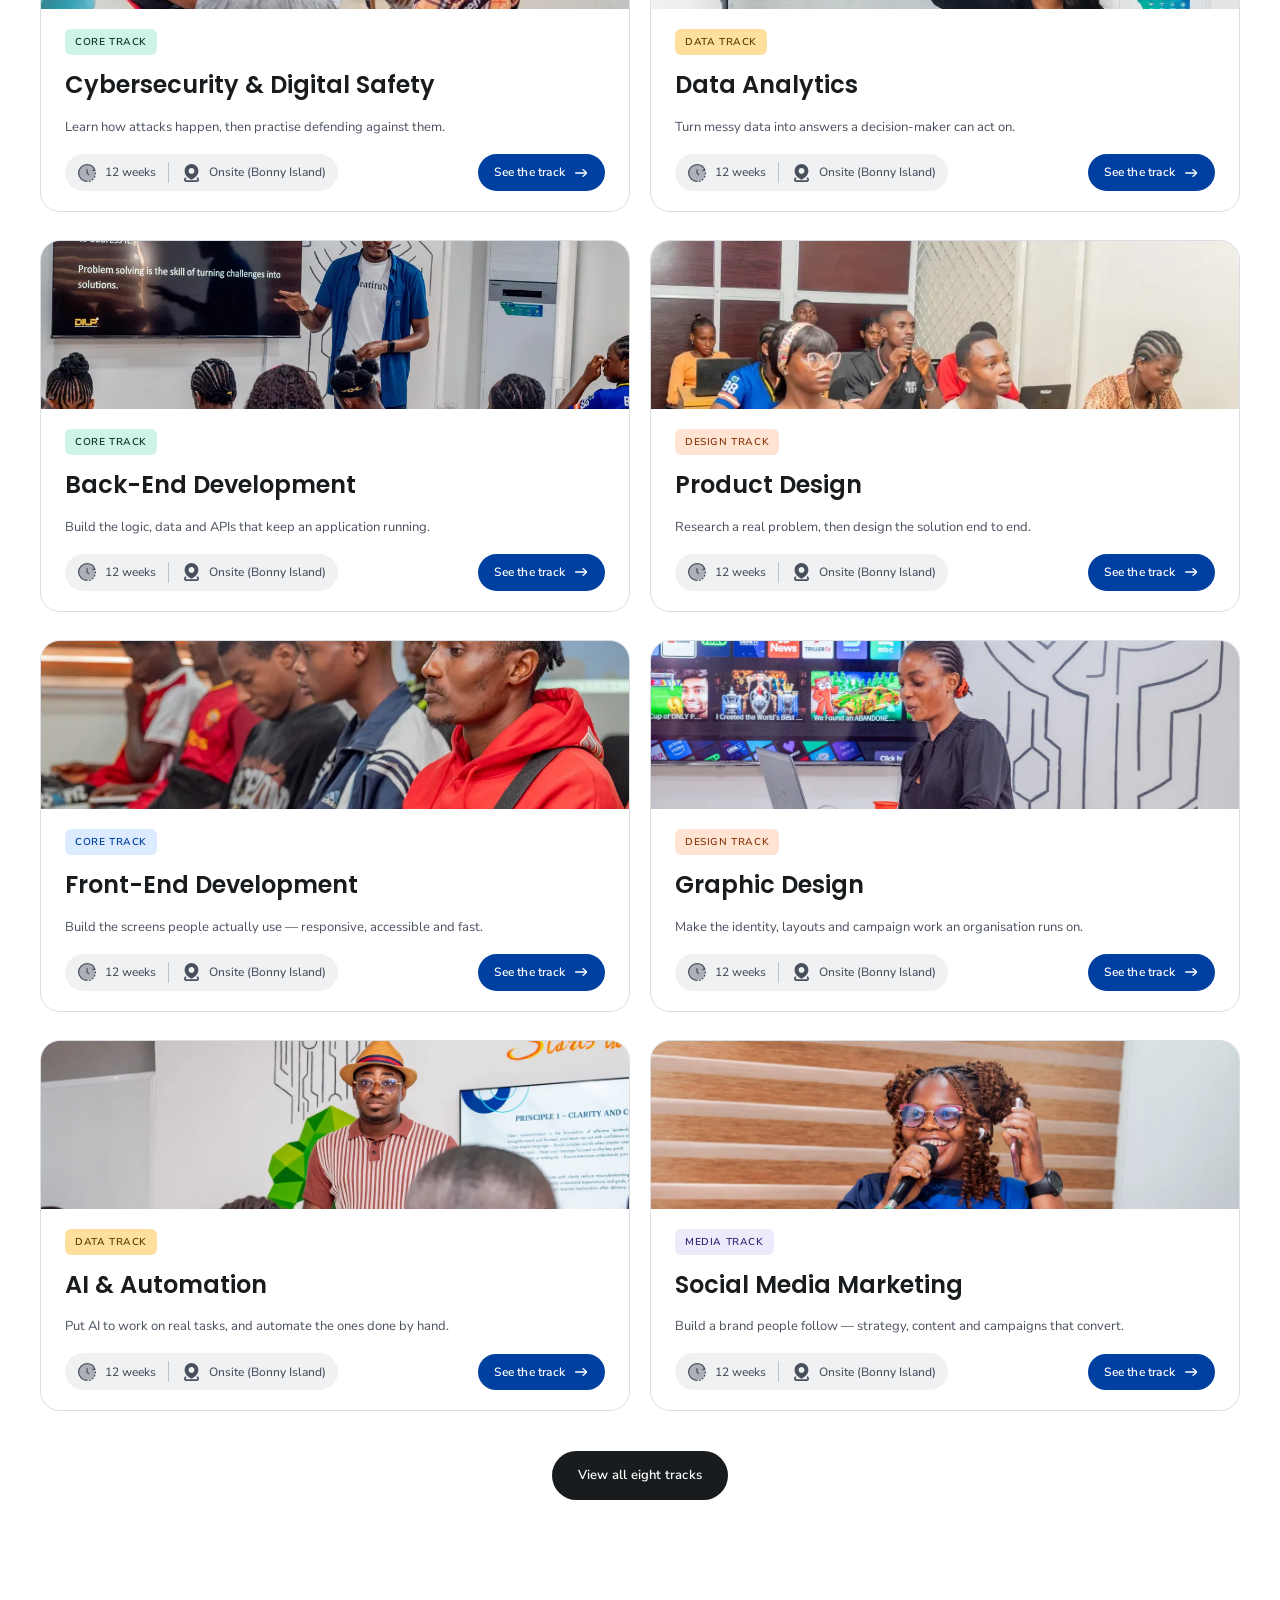
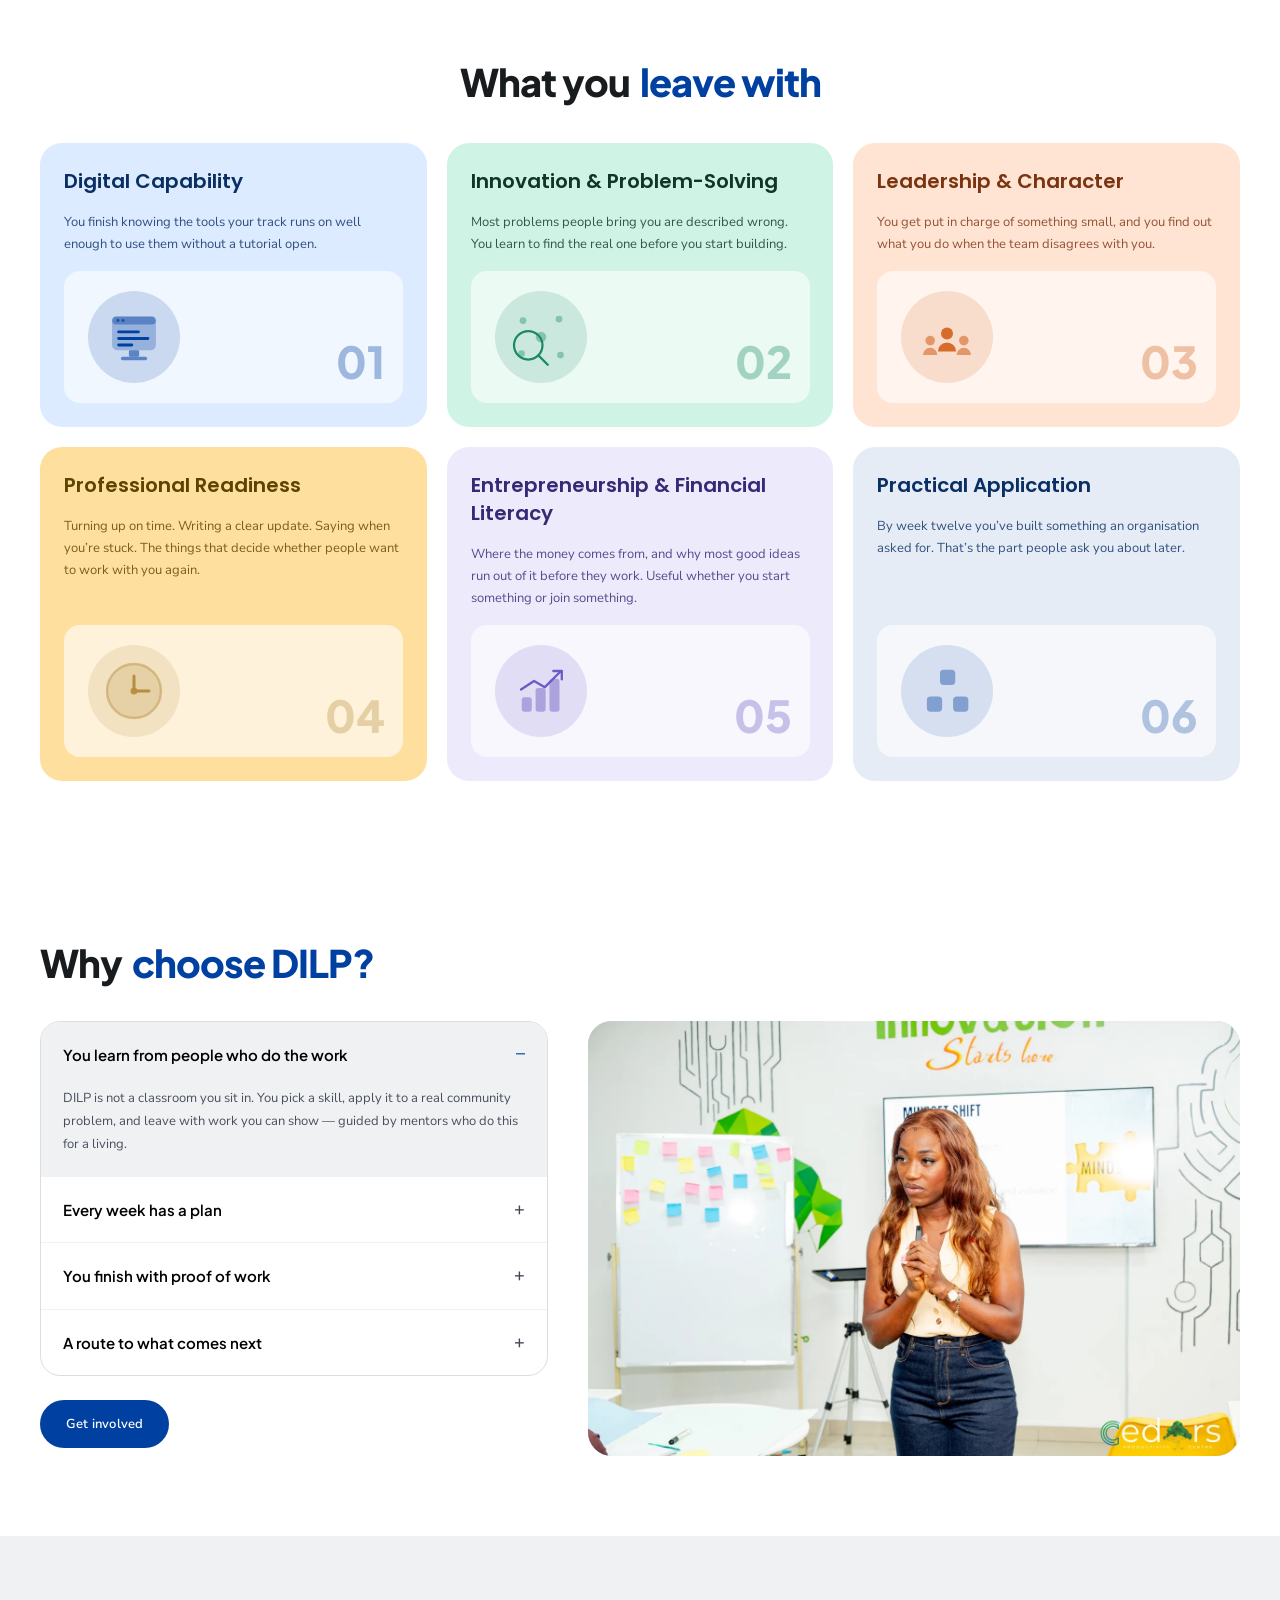
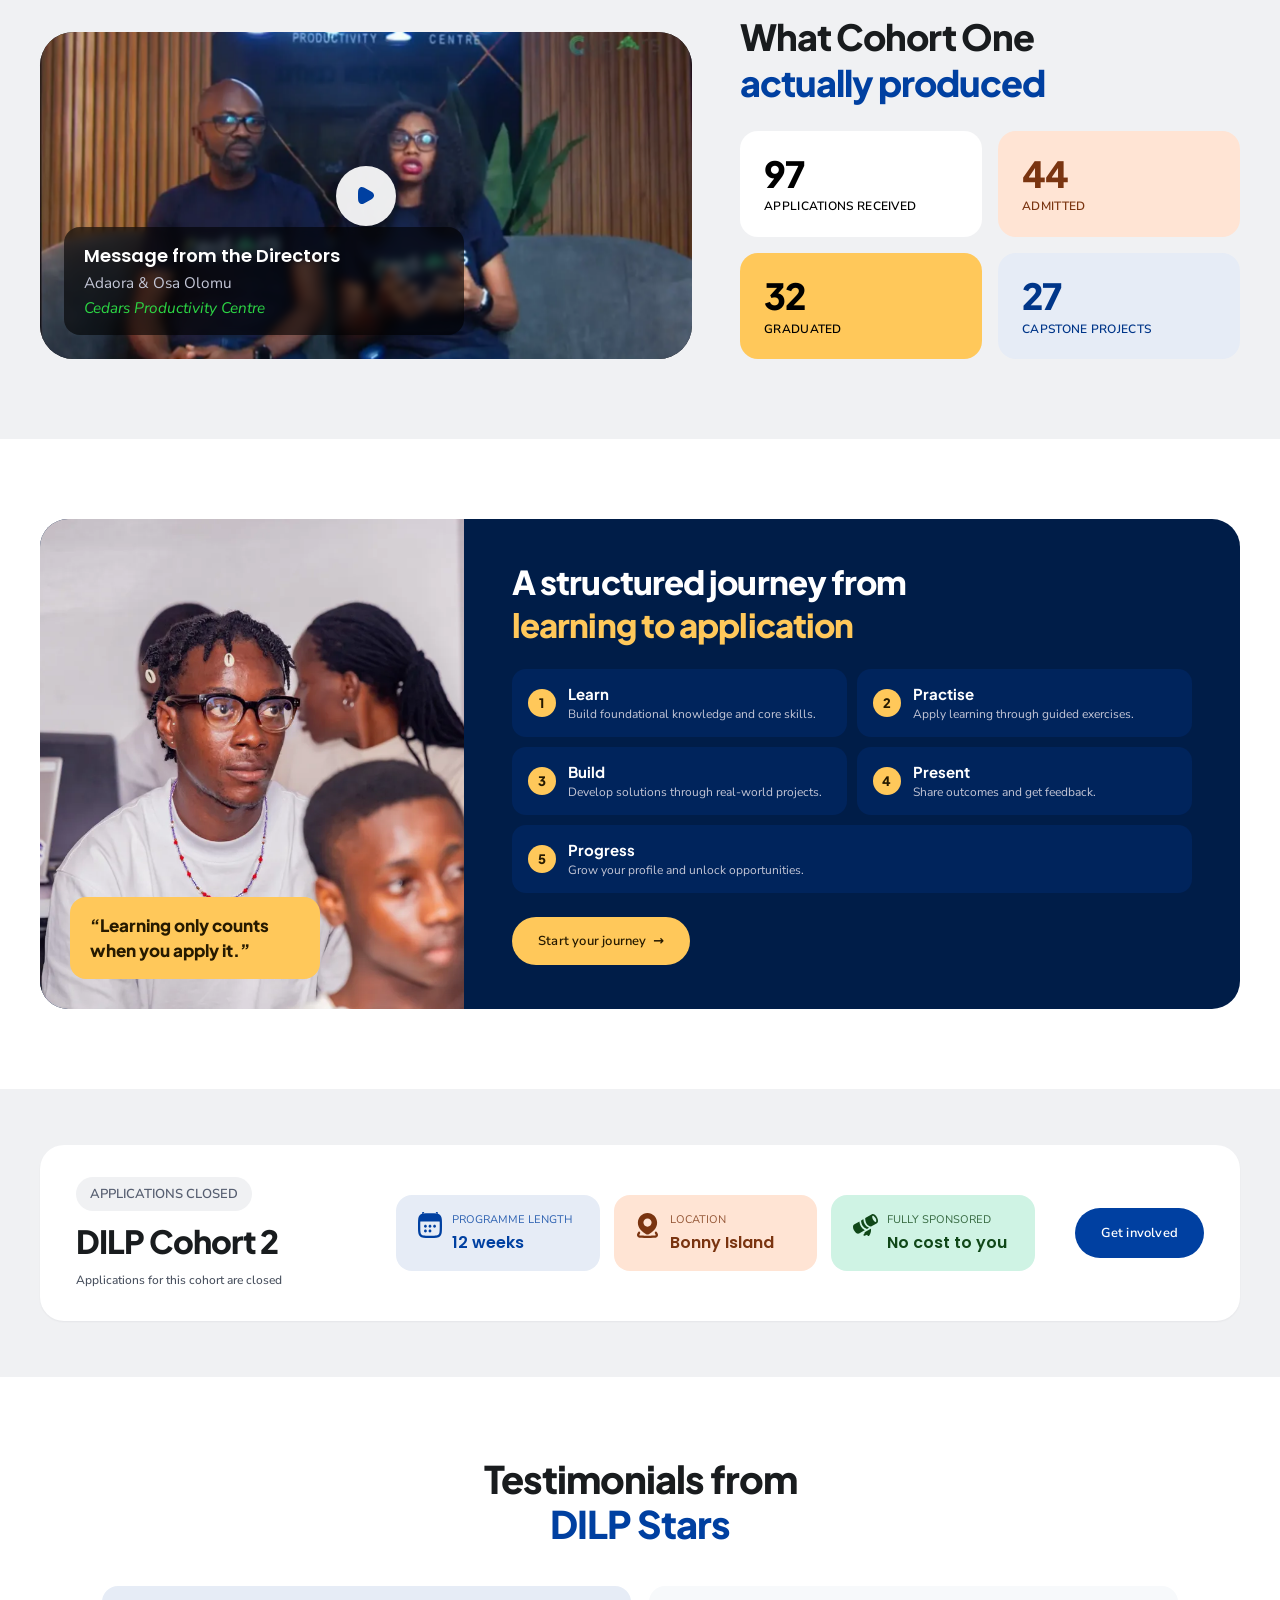
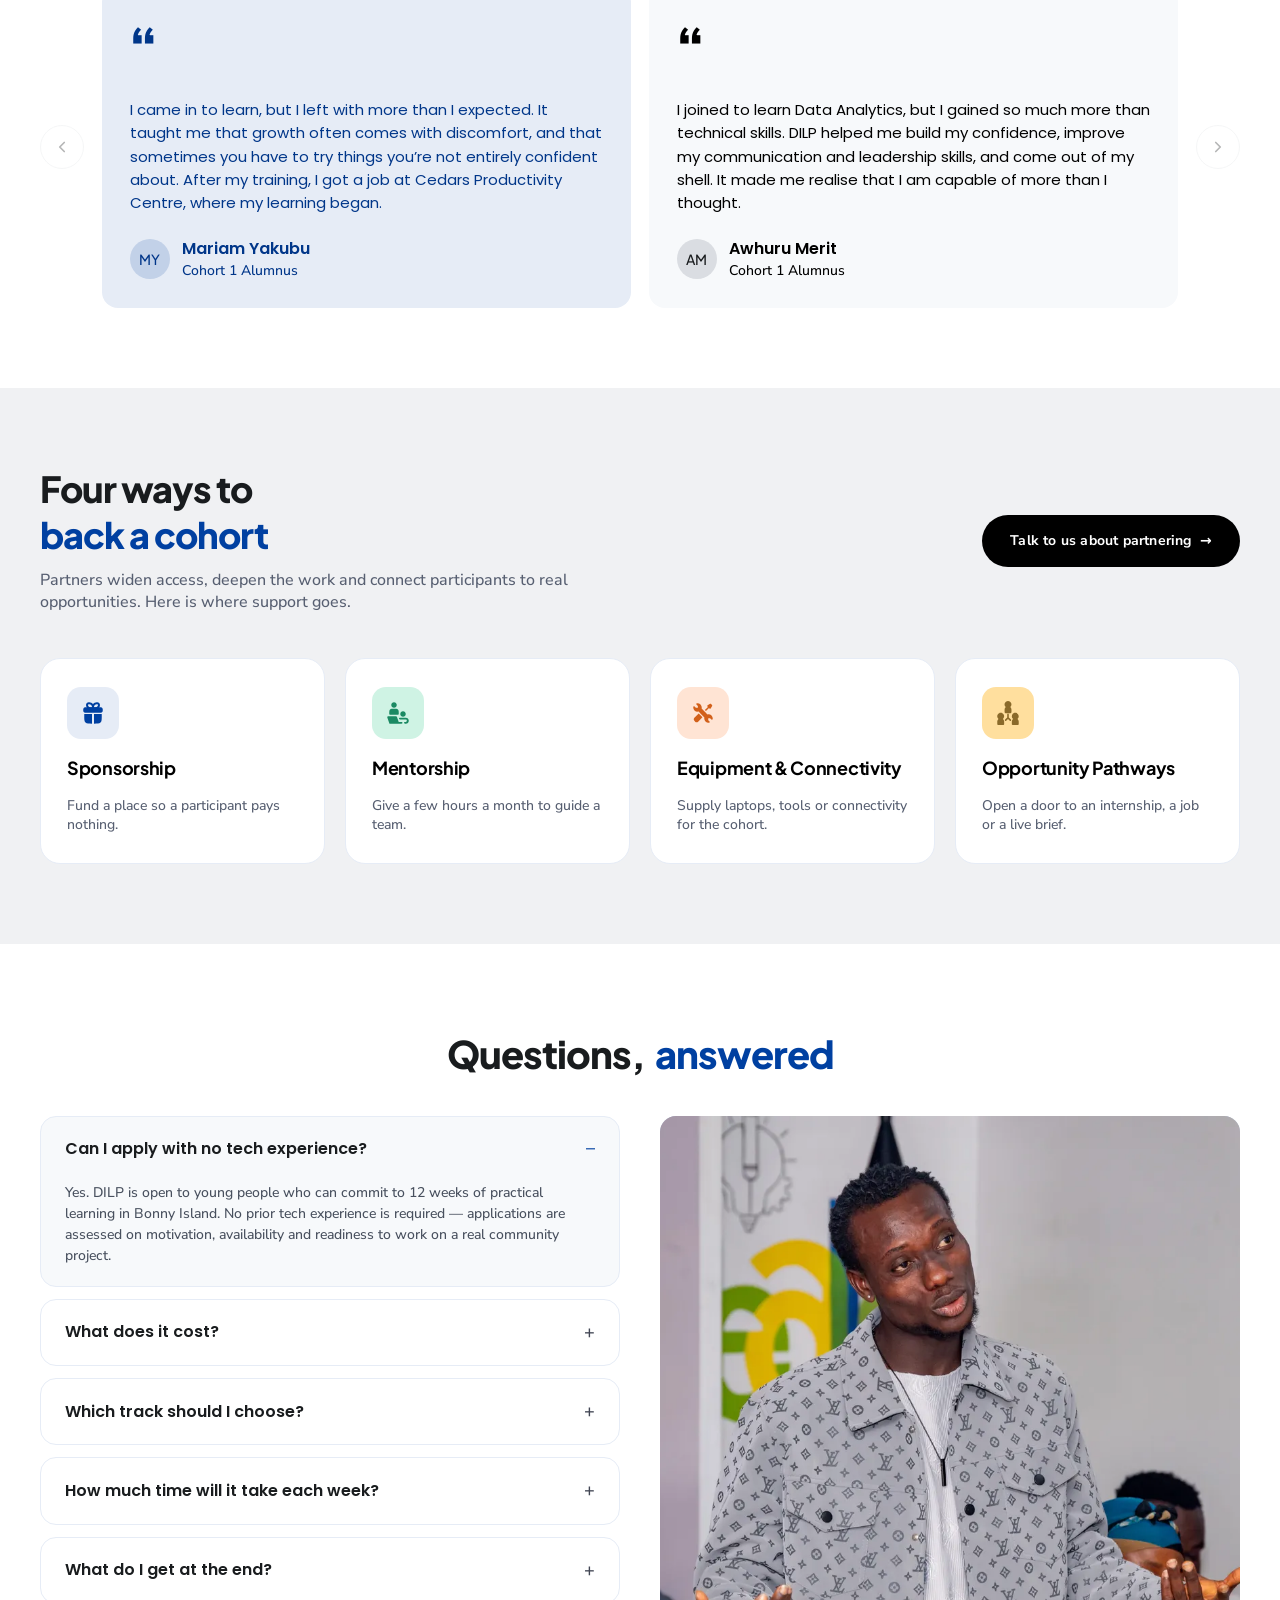
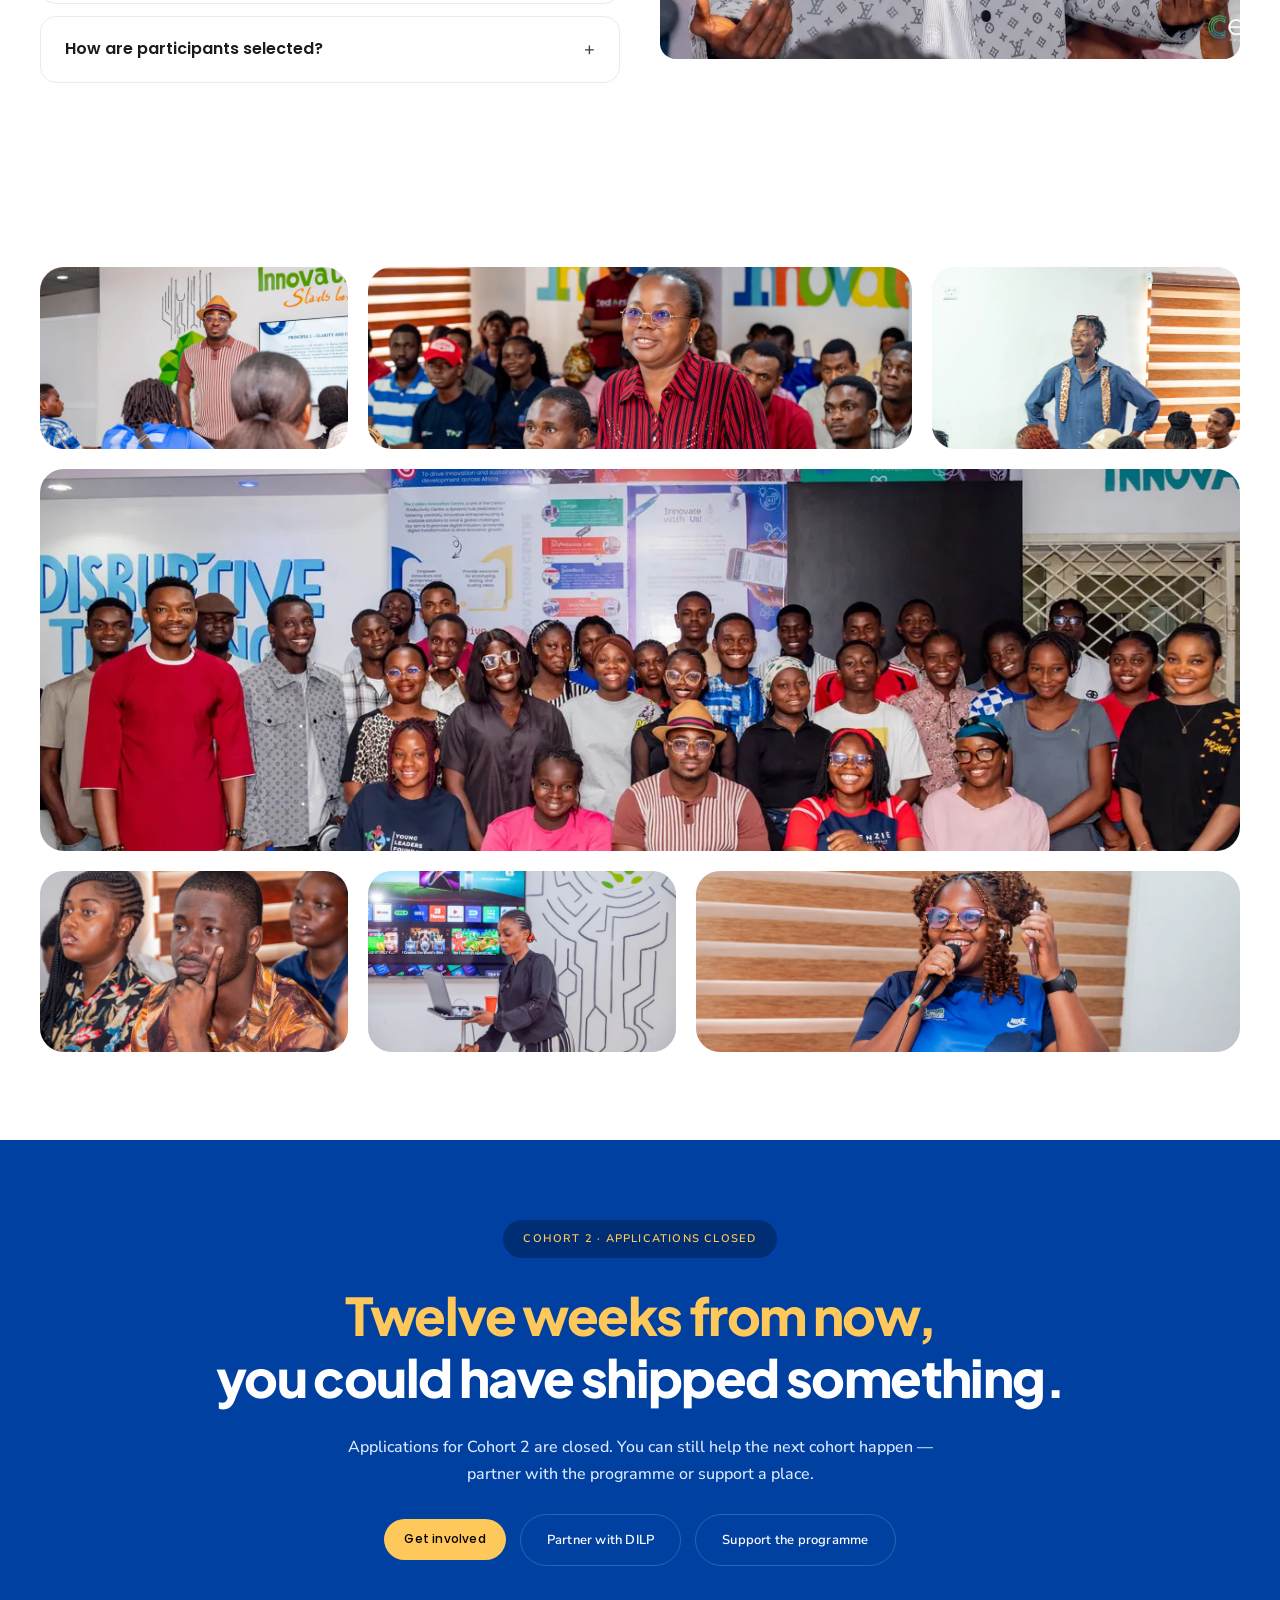
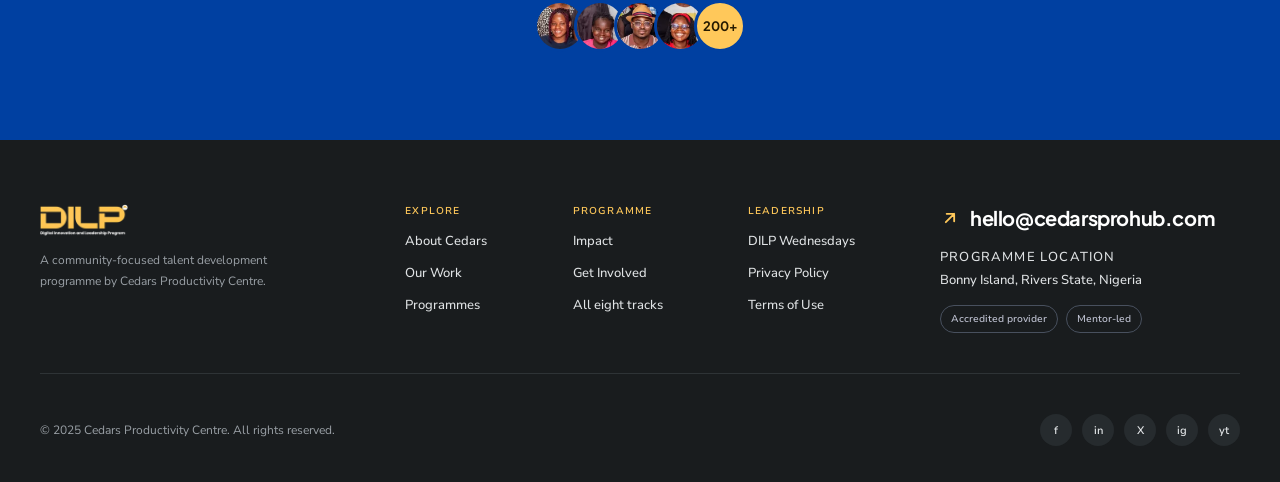
==== commit 3ef2ac82: "Give Cybersecurity the same card as the other tracks It was a one-off wide component above the grid." ====
--- a/index.html
+++ b/index.html
@@ -226,10 +226,10 @@
       <div class="track-grid">
         <article class="track-card reveal">
           <div class="track-card__media track-card__media--cyber">
-            <img src="assets/img/track-featured.webp" alt="Students working on laptops during a cybersecurity lab session." loading="lazy">
+            <img src="assets/img/track-featured.webp" alt="DILP participants working through a lab session on laptops." loading="lazy">
           </div>
           <div class="track-card__body">
-            <span class="tag tag--core-green">MOST APPLIED-TO TRACK</span>
+            <span class="tag tag--core-green">CORE TRACK</span>
             <h3><a class="card-link" href="tracks/cybersecurity.html">Cybersecurity &amp; Digital Safety</a></h3>
             <p>Learn how attacks happen, then practise defending against them.</p>
             <div class="track-card__footer">
--- a/styles.css
+++ b/styles.css
@@ -771,10 +771,15 @@
 .meta-pill__item span { font-size: 12px; font-weight: 500; color: var(--text-8); white-space: nowrap; }
 .meta-pill__rule { width: 1px; height: 21px; flex: none; background: var(--text-3); }
 
+
+/* 476/440 — the designed inner overhangs the thumbnail on both sides. */
+/* Design places a 650x433 image at (-87,-57) inside 476x276, i.e. 50% / 36%. */
+
+
 .track-grid {
   width: 100%;
   display: grid;
-  grid-template-columns: repeat(4, minmax(0, 1fr));
+  grid-template-columns: repeat(2, minmax(0, 1fr));
   gap: 28px 20px;
 }
 
@@ -806,6 +811,7 @@
   transition: transform 0.6s var(--ease);
 }
 .track-card:hover .track-card__media img { transform: scale(1.06); }
+.track-card__media--cyber img { object-position: center 38%; }
 .track-card__media--data img { object-position: center 22%; }
 .track-card__media--backend img { object-position: center 34%; }
 .track-card__media--design img { object-position: center 38%; }
@@ -813,7 +819,6 @@
 .track-card__media--graphic img { object-position: center 45%; }
 .track-card__media--ai img { object-position: center 32%; }
 .track-card__media--social img { object-position: center 17%; }
-.track-card__media--cyber img { object-position: center 42%; }
 
 .track-card__body {
   flex: 1;
@@ -839,8 +844,8 @@
 .track-card__body h3 {
   font-family: var(--font-alt);
   font-weight: 600;
-  font-size: 20px;
-  line-height: 1.25;
+  font-size: 24px;
+  line-height: 1.2;
   color: var(--ink);
 }
 .track-card__body > p { font-size: 13px; line-height: 22px; color: var(--text-8); }
@@ -850,7 +855,7 @@
 .card-link { color: inherit; }
 .card-link::after { content: ""; position: absolute; inset: 0; z-index: 1; }
 .track-card { position: relative; }
-.track-card:hover .card-link { color: var(--blue-6); }
+.track-card:hover .card-link,
 .track-card .btn { position: relative; z-index: 2; }
 .track-card__footer {
   margin-top: auto;
@@ -2919,7 +2924,6 @@
    column, flex-basis would size the *height*, so each stacked child resets
    to `flex: 0 0 auto` and takes an explicit height where one is needed. */
 @media (max-width: 1120px) {
-  .track-grid { grid-template-columns: repeat(3, minmax(0, 1fr)); }
   .promo__inner { flex-direction: column; }
   .promo__side,
   .card-urgency { flex: 0 0 auto; }
@@ -2981,7 +2985,7 @@
   .hero__inner { flex-direction: column; align-items: stretch; gap: 40px; }
   .hero__copy { flex: 0 0 auto; align-items: flex-start; }
   .hero__media { flex: 0 0 auto; aspect-ratio: auto; height: 420px; }
-  .track-grid { grid-template-columns: repeat(2, minmax(0, 1fr)); }
+  .track-grid { grid-template-columns: minmax(0, 1fr); }
   .facts { flex-wrap: wrap; }
   .fact { flex: 1 1 200px; }
   .gallery__row--a, .gallery__row--c { grid-template-columns: minmax(0, 1fr) minmax(0, 1fr); }
@@ -3011,7 +3015,6 @@
 }
 
 @media (max-width: 760px) {
-  .track-grid { grid-template-columns: minmax(0, 1fr); }
   :root { --gutter: 20px; }
   .hero__headline { font-size: 38px; line-height: 46px; letter-spacing: -1px; }
   .hero__mark { padding: 2px 12px 5px; border-radius: 10px; }
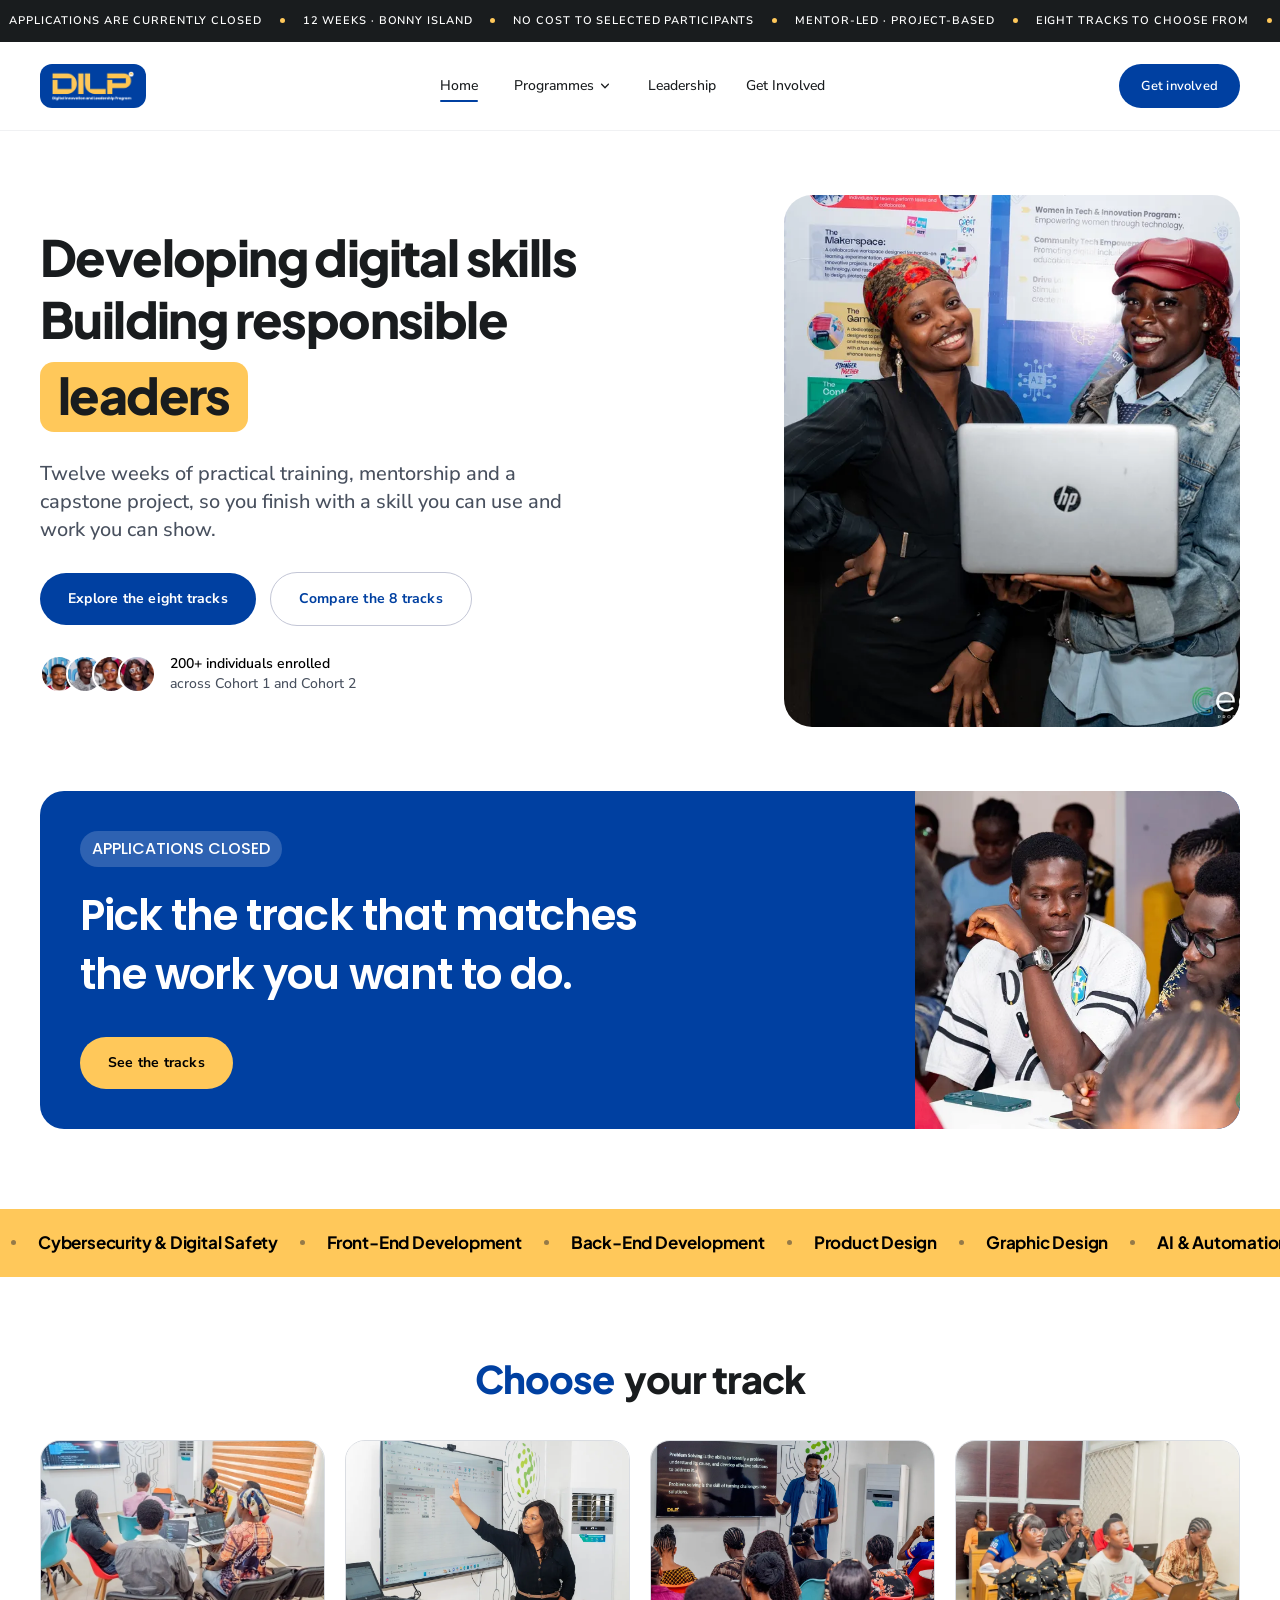
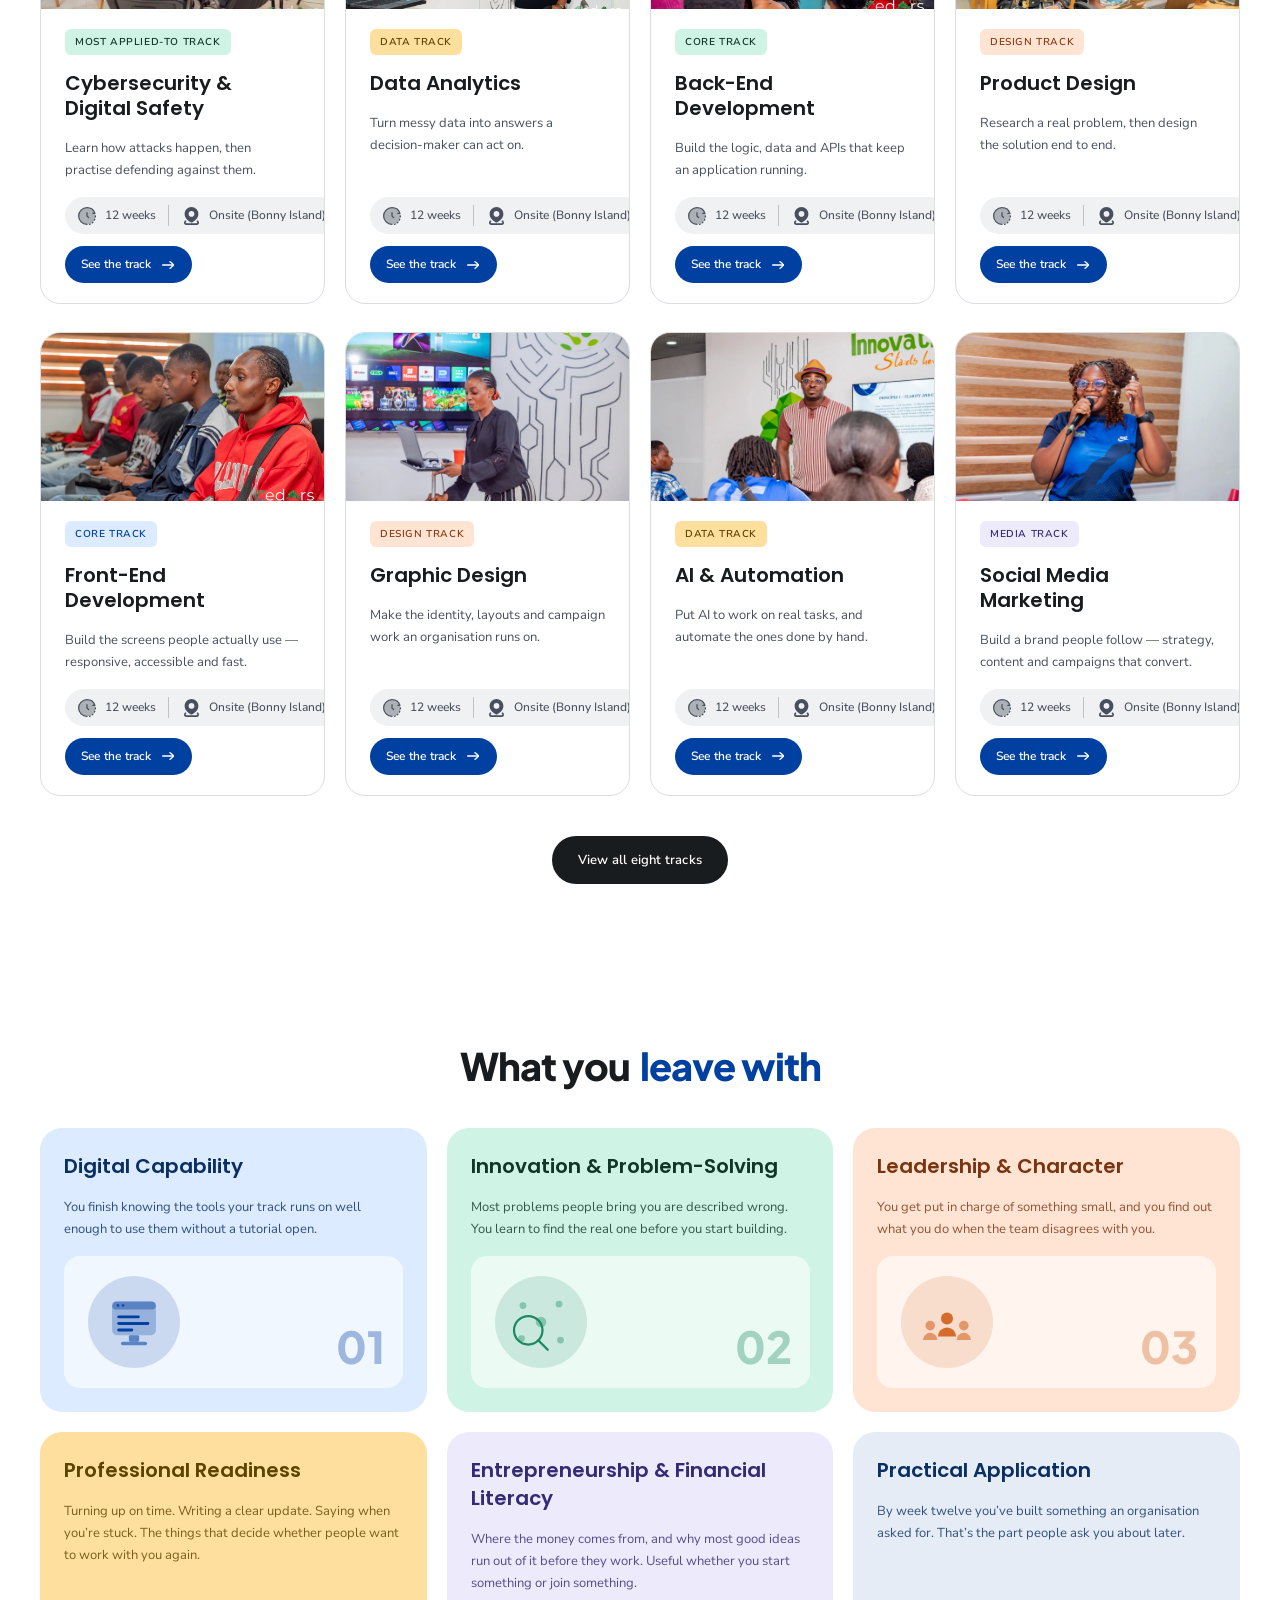
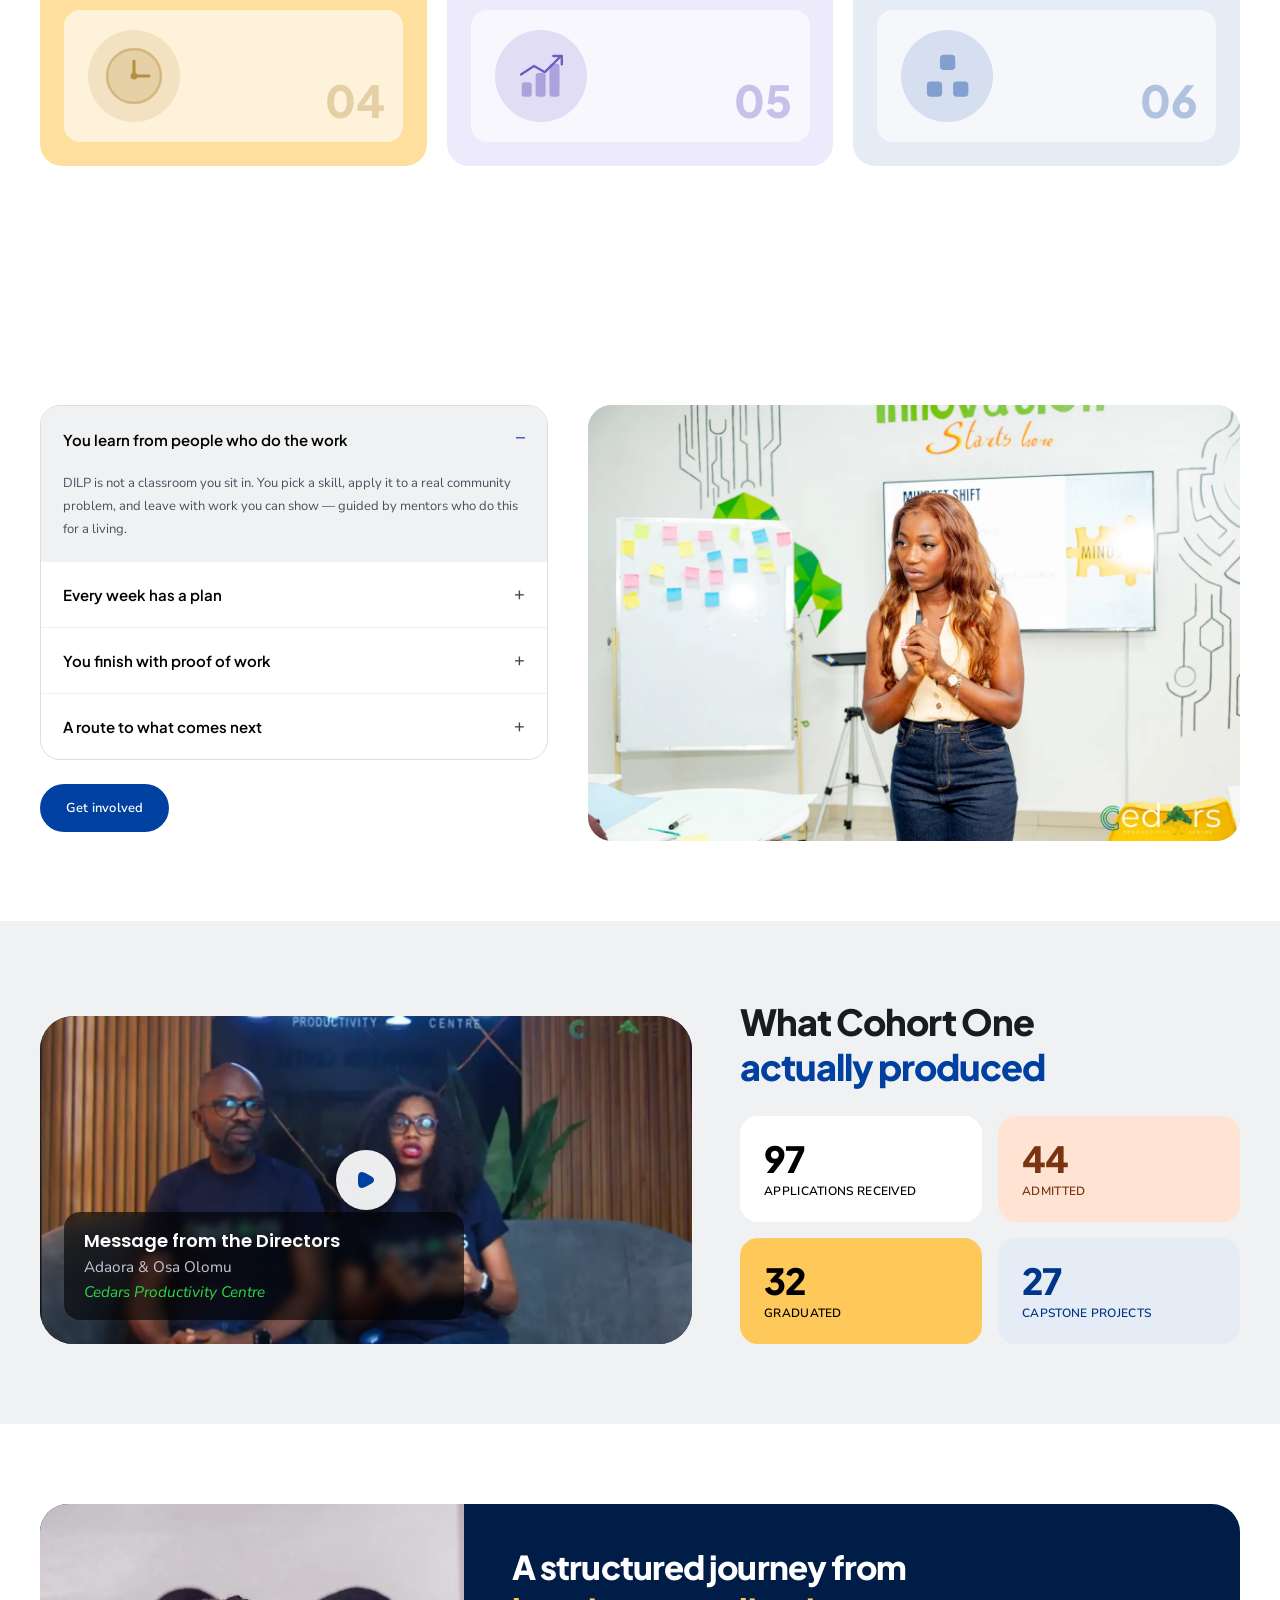
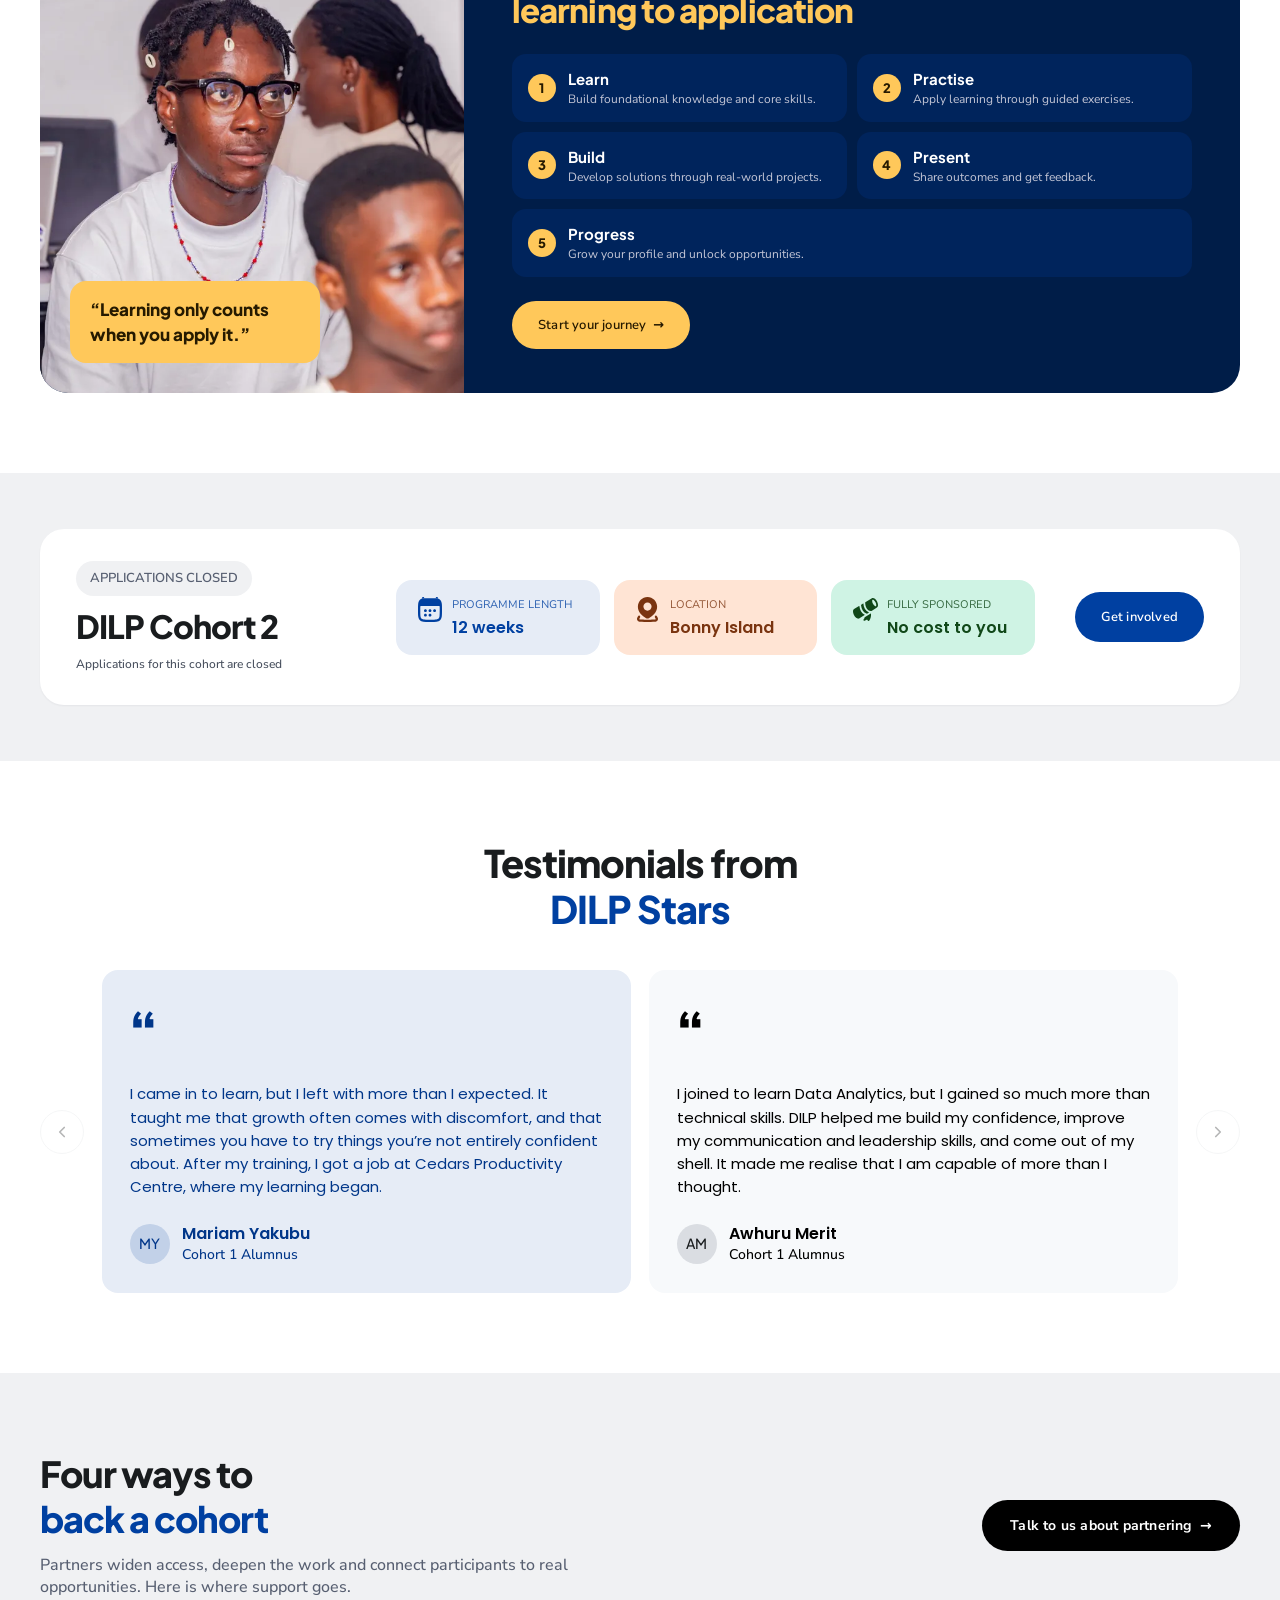
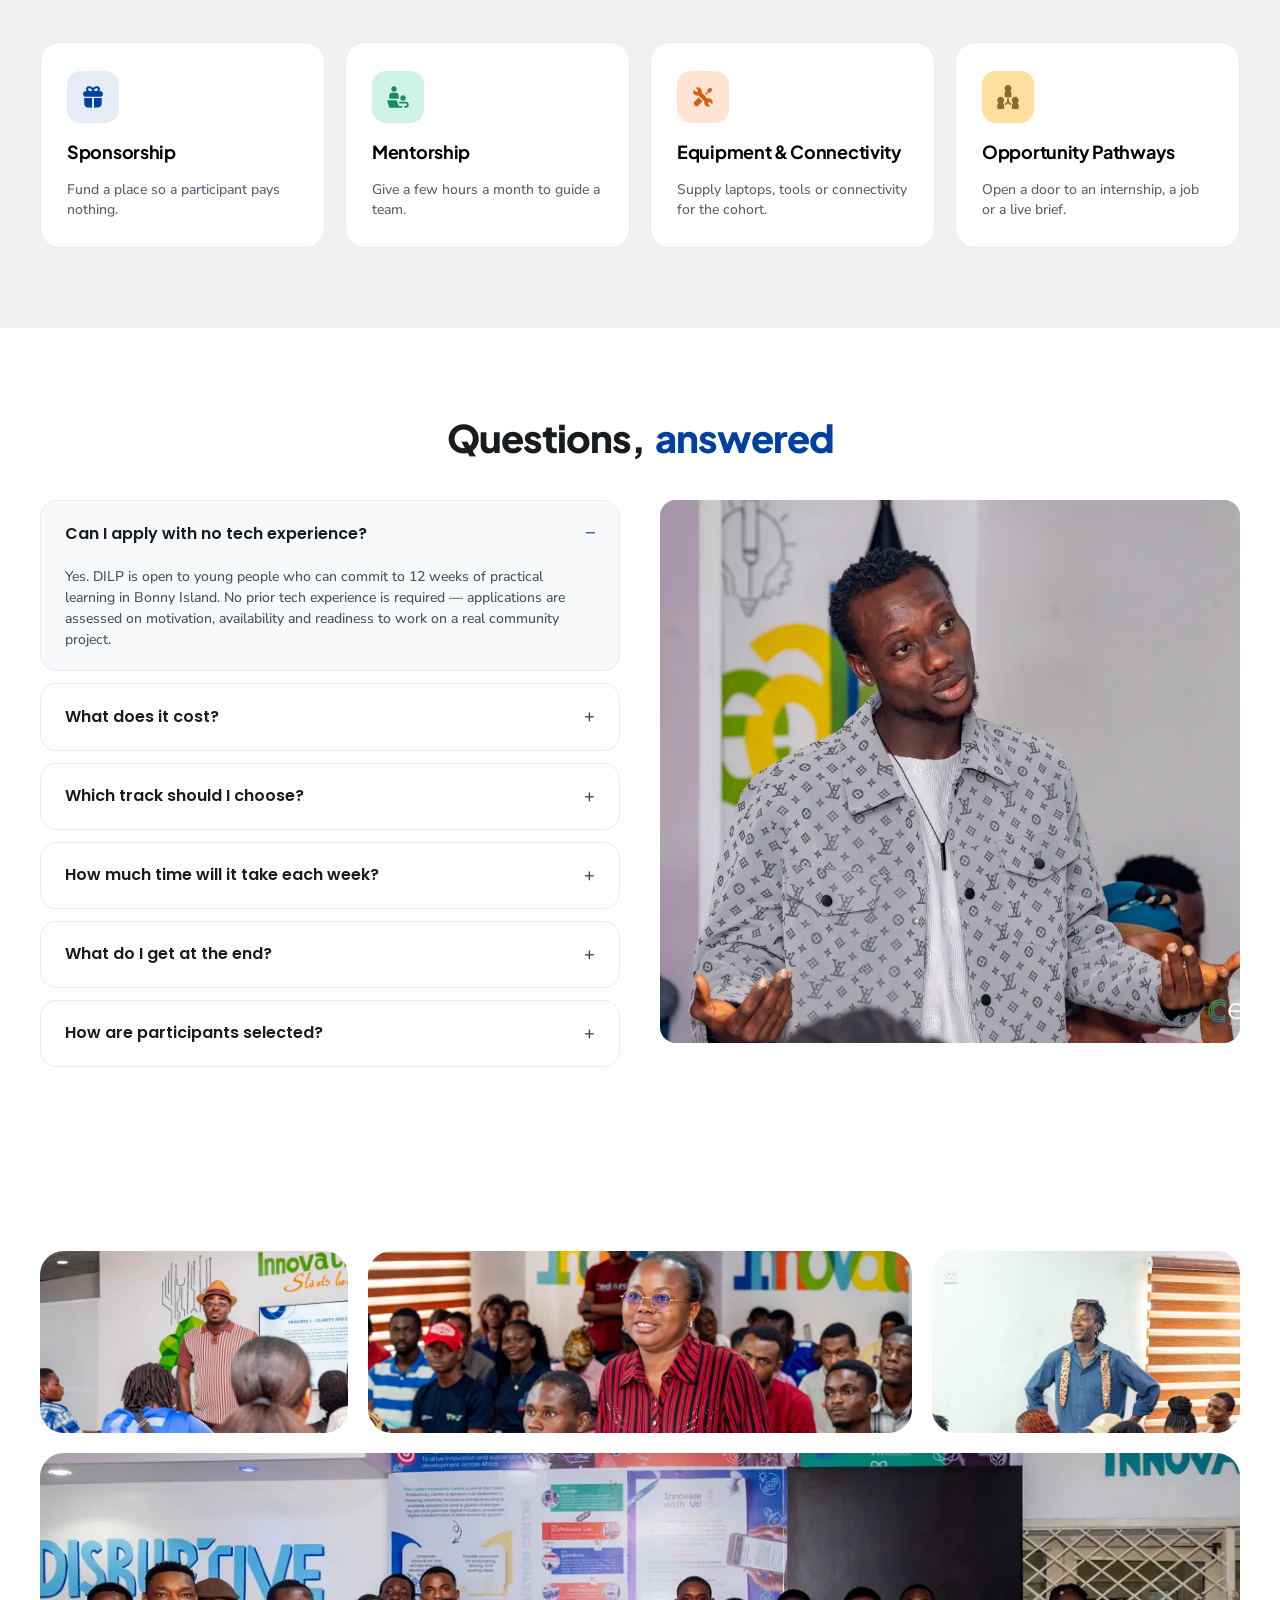
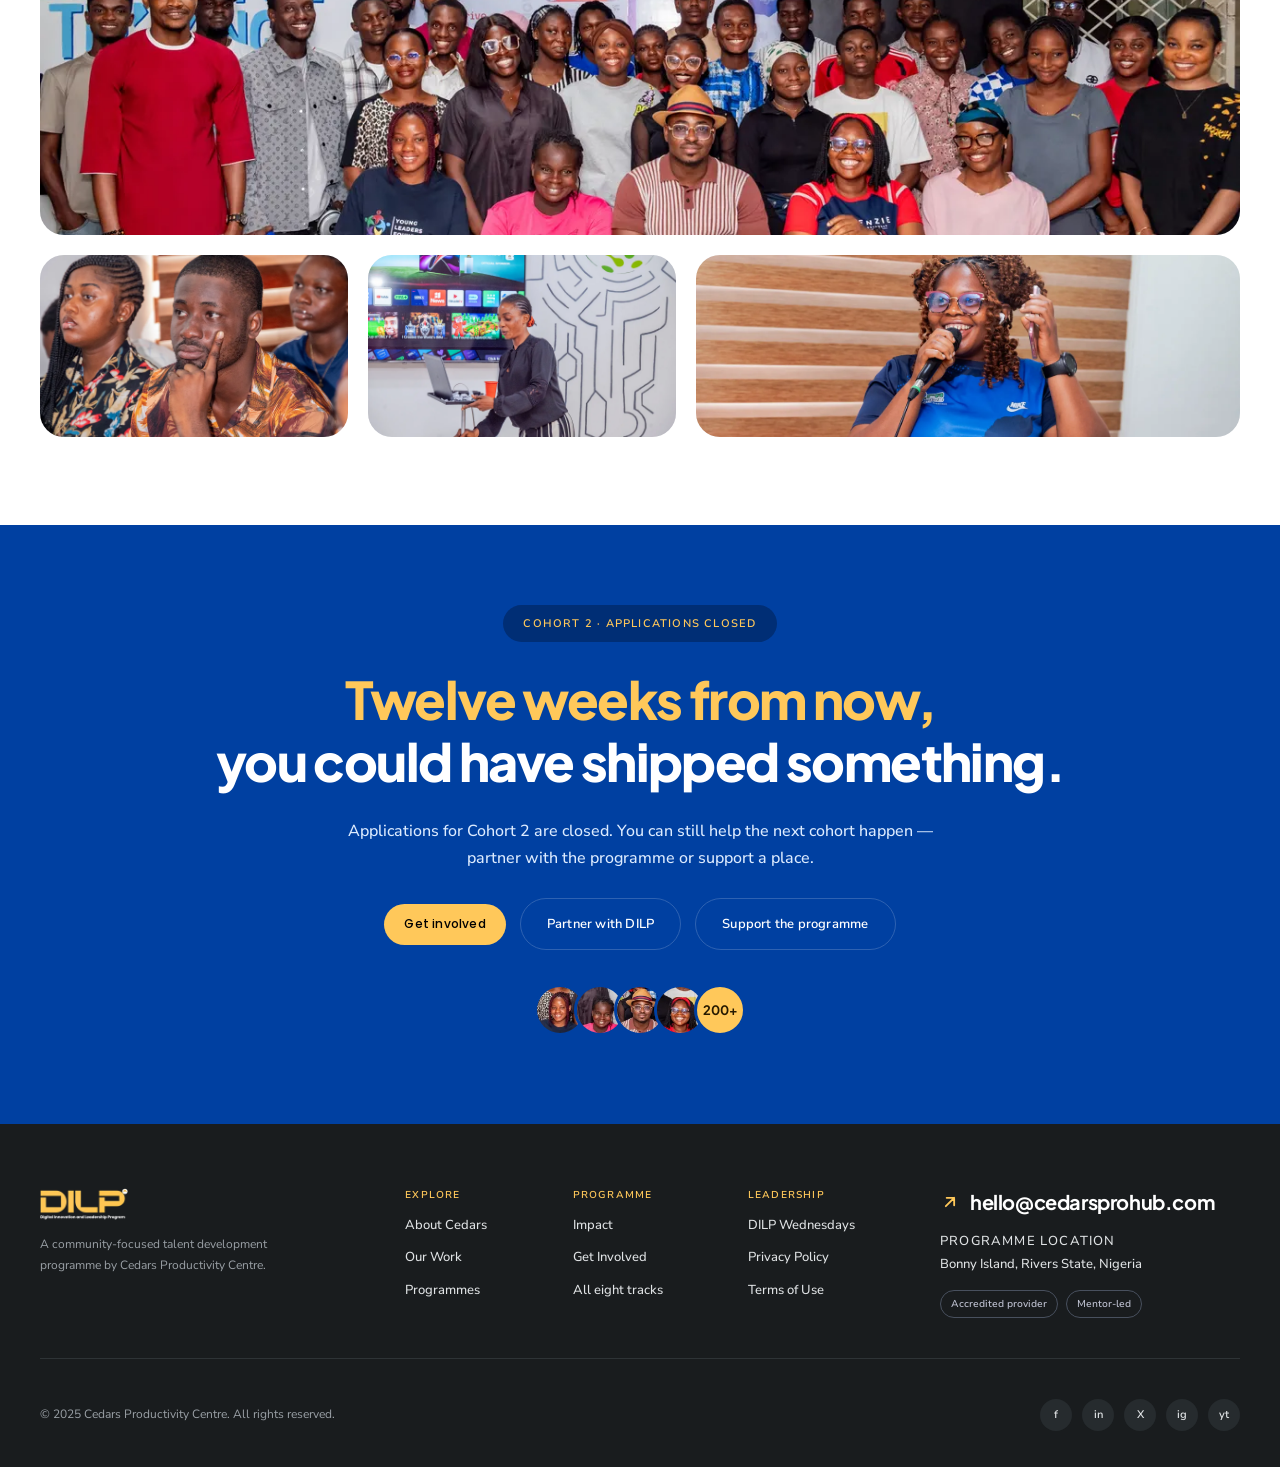
==== commit 4091632c: "Revert "Give Cybersecurity the same card as the other tracks" This reverts commit 3ef2ac82f9118f377f" ====
--- a/index.html
+++ b/index.html
@@ -226,10 +226,10 @@
       <div class="track-grid">
         <article class="track-card reveal">
           <div class="track-card__media track-card__media--cyber">
-            <img src="assets/img/track-featured.webp" alt="DILP participants working through a lab session on laptops." loading="lazy">
+            <img src="assets/img/track-featured.webp" alt="Students working on laptops during a cybersecurity lab session." loading="lazy">
           </div>
           <div class="track-card__body">
-            <span class="tag tag--core-green">CORE TRACK</span>
+            <span class="tag tag--core-green">MOST APPLIED-TO TRACK</span>
             <h3><a class="card-link" href="tracks/cybersecurity.html">Cybersecurity &amp; Digital Safety</a></h3>
             <p>Learn how attacks happen, then practise defending against them.</p>
             <div class="track-card__footer">
--- a/styles.css
+++ b/styles.css
@@ -771,15 +771,10 @@
 .meta-pill__item span { font-size: 12px; font-weight: 500; color: var(--text-8); white-space: nowrap; }
 .meta-pill__rule { width: 1px; height: 21px; flex: none; background: var(--text-3); }
 
-
-/* 476/440 — the designed inner overhangs the thumbnail on both sides. */
-/* Design places a 650x433 image at (-87,-57) inside 476x276, i.e. 50% / 36%. */
-
-
 .track-grid {
   width: 100%;
   display: grid;
-  grid-template-columns: repeat(2, minmax(0, 1fr));
+  grid-template-columns: repeat(4, minmax(0, 1fr));
   gap: 28px 20px;
 }
 
@@ -811,7 +806,6 @@
   transition: transform 0.6s var(--ease);
 }
 .track-card:hover .track-card__media img { transform: scale(1.06); }
-.track-card__media--cyber img { object-position: center 38%; }
 .track-card__media--data img { object-position: center 22%; }
 .track-card__media--backend img { object-position: center 34%; }
 .track-card__media--design img { object-position: center 38%; }
@@ -819,6 +813,7 @@
 .track-card__media--graphic img { object-position: center 45%; }
 .track-card__media--ai img { object-position: center 32%; }
 .track-card__media--social img { object-position: center 17%; }
+.track-card__media--cyber img { object-position: center 42%; }
 
 .track-card__body {
   flex: 1;
@@ -844,8 +839,8 @@
 .track-card__body h3 {
   font-family: var(--font-alt);
   font-weight: 600;
-  font-size: 24px;
-  line-height: 1.2;
+  font-size: 20px;
+  line-height: 1.25;
   color: var(--ink);
 }
 .track-card__body > p { font-size: 13px; line-height: 22px; color: var(--text-8); }
@@ -855,7 +850,7 @@
 .card-link { color: inherit; }
 .card-link::after { content: ""; position: absolute; inset: 0; z-index: 1; }
 .track-card { position: relative; }
-.track-card:hover .card-link,
+.track-card:hover .card-link { color: var(--blue-6); }
 .track-card .btn { position: relative; z-index: 2; }
 .track-card__footer {
   margin-top: auto;
@@ -2924,6 +2919,7 @@
    column, flex-basis would size the *height*, so each stacked child resets
    to `flex: 0 0 auto` and takes an explicit height where one is needed. */
 @media (max-width: 1120px) {
+  .track-grid { grid-template-columns: repeat(3, minmax(0, 1fr)); }
   .promo__inner { flex-direction: column; }
   .promo__side,
   .card-urgency { flex: 0 0 auto; }
@@ -2985,7 +2981,7 @@
   .hero__inner { flex-direction: column; align-items: stretch; gap: 40px; }
   .hero__copy { flex: 0 0 auto; align-items: flex-start; }
   .hero__media { flex: 0 0 auto; aspect-ratio: auto; height: 420px; }
-  .track-grid { grid-template-columns: minmax(0, 1fr); }
+  .track-grid { grid-template-columns: repeat(2, minmax(0, 1fr)); }
   .facts { flex-wrap: wrap; }
   .fact { flex: 1 1 200px; }
   .gallery__row--a, .gallery__row--c { grid-template-columns: minmax(0, 1fr) minmax(0, 1fr); }
@@ -3015,6 +3011,7 @@
 }
 
 @media (max-width: 760px) {
+  .track-grid { grid-template-columns: minmax(0, 1fr); }
   :root { --gutter: 20px; }
   .hero__headline { font-size: 38px; line-height: 46px; letter-spacing: -1px; }
   .hero__mark { padding: 2px 12px 5px; border-radius: 10px; }
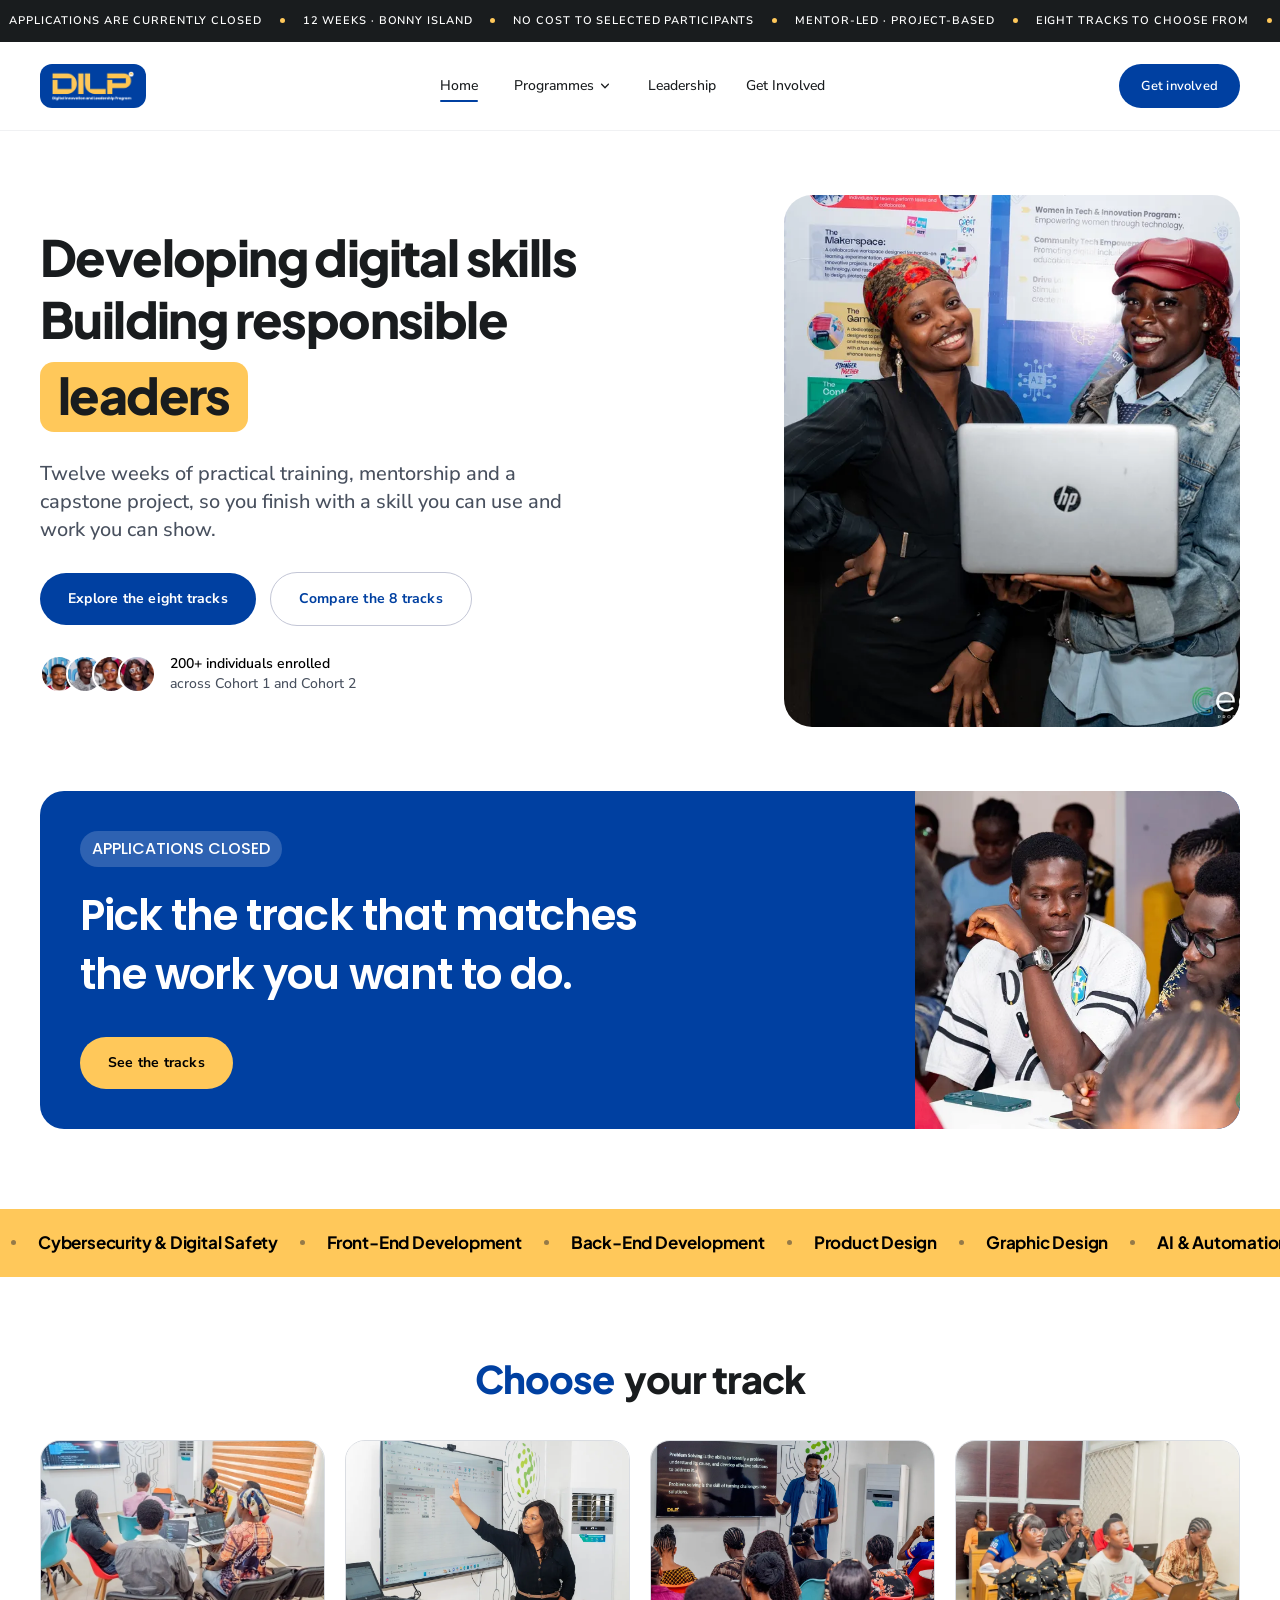
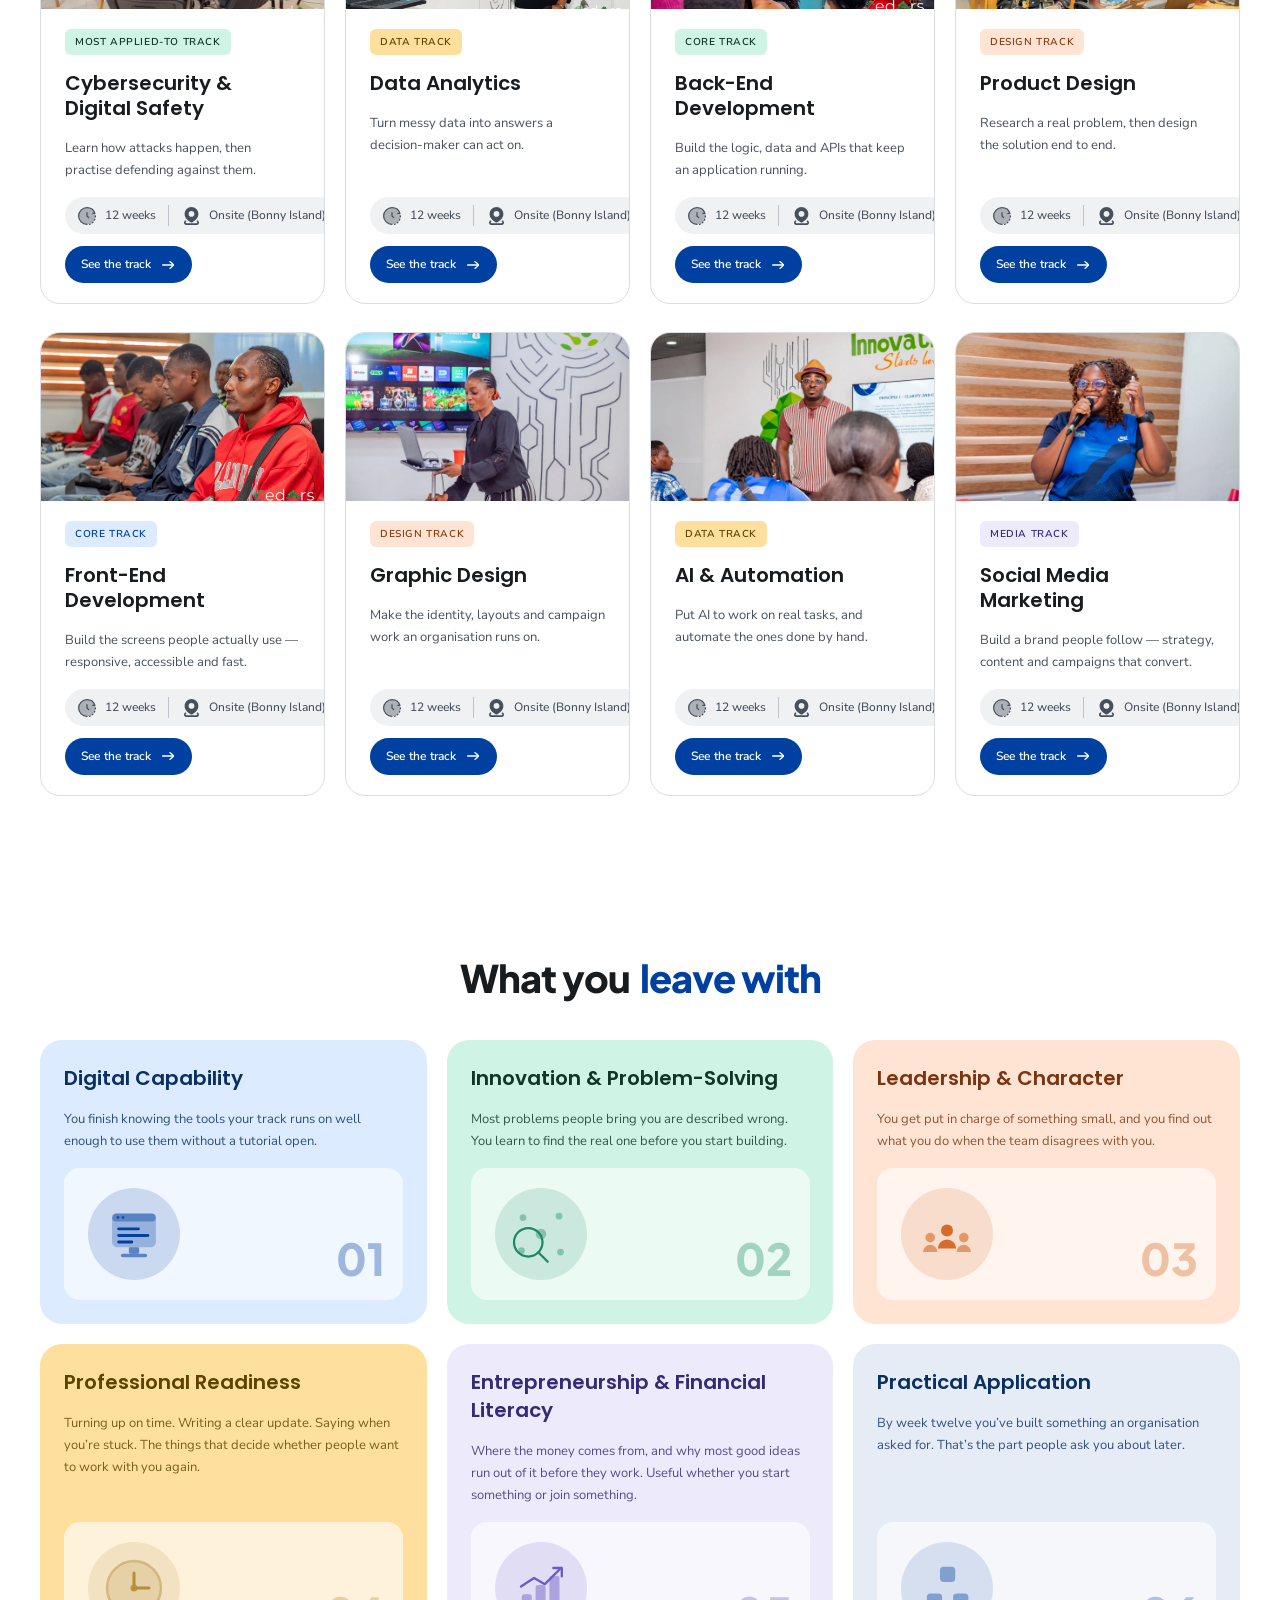
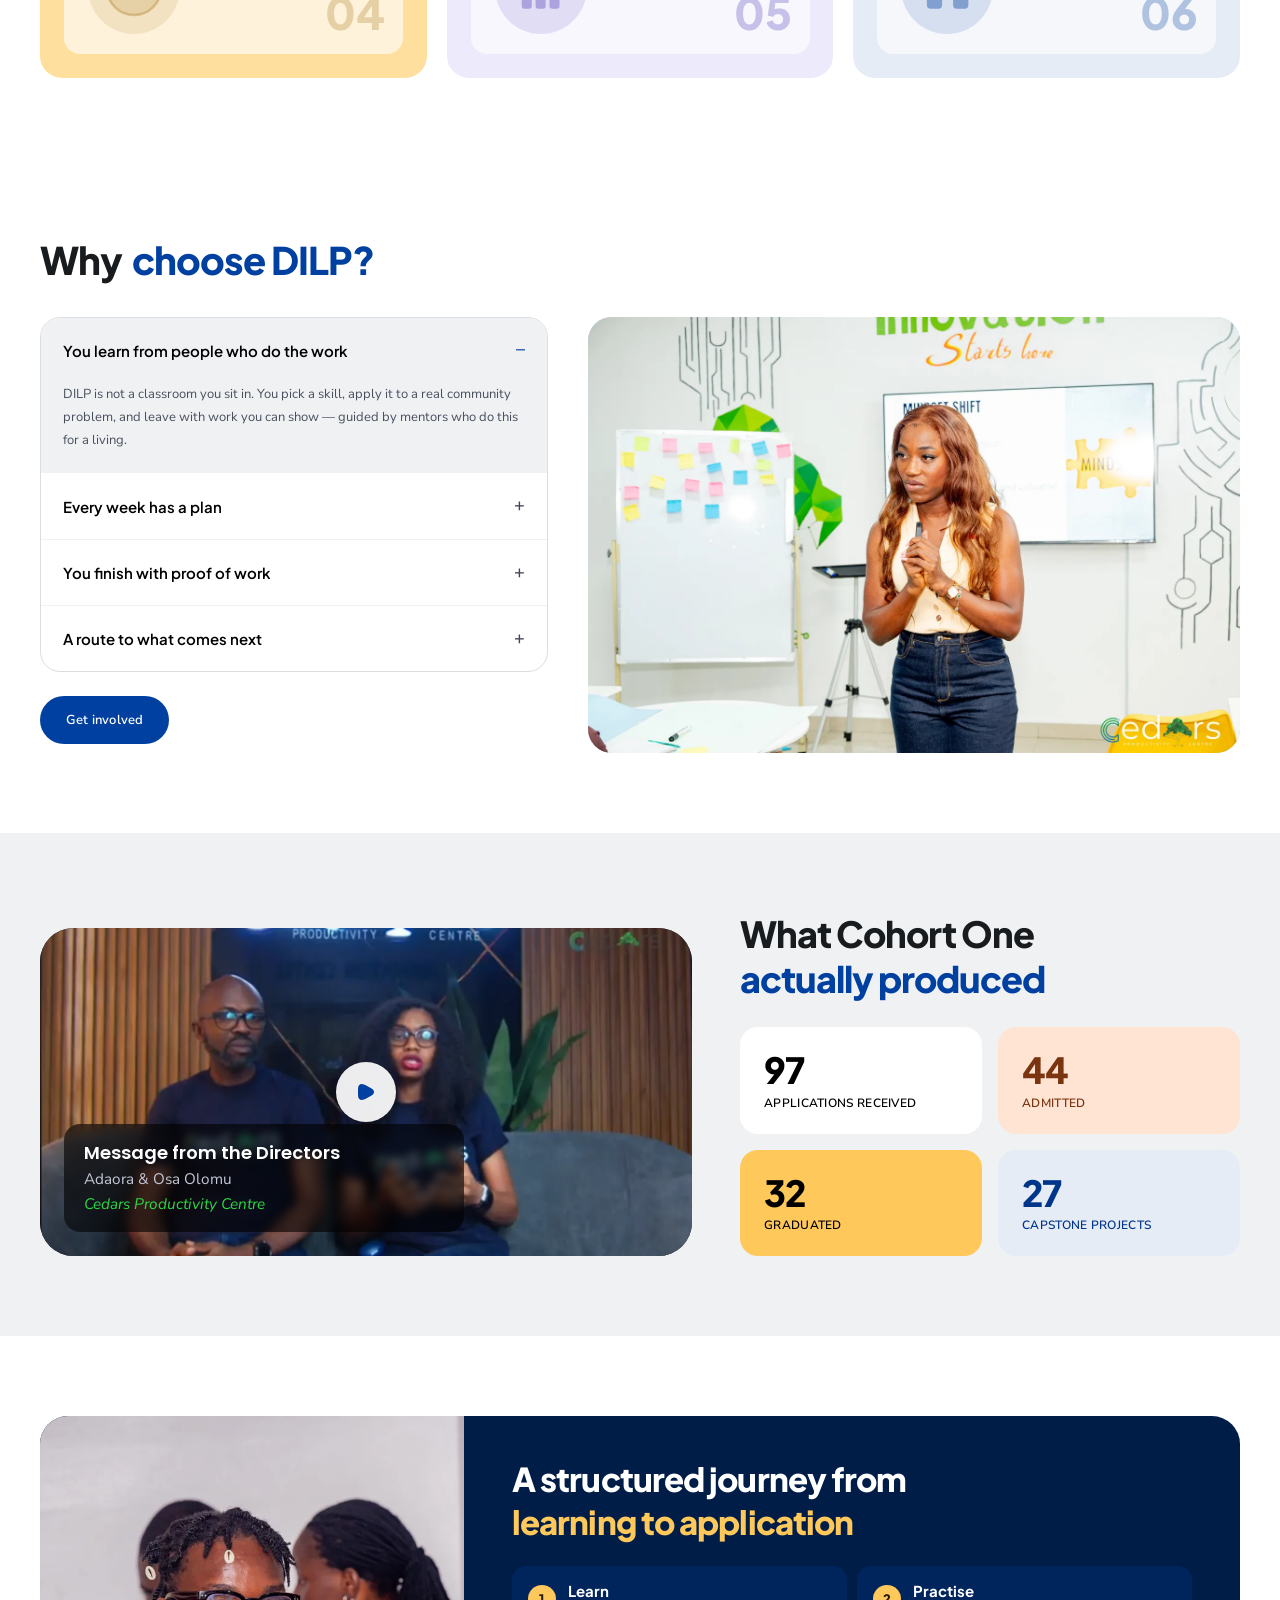
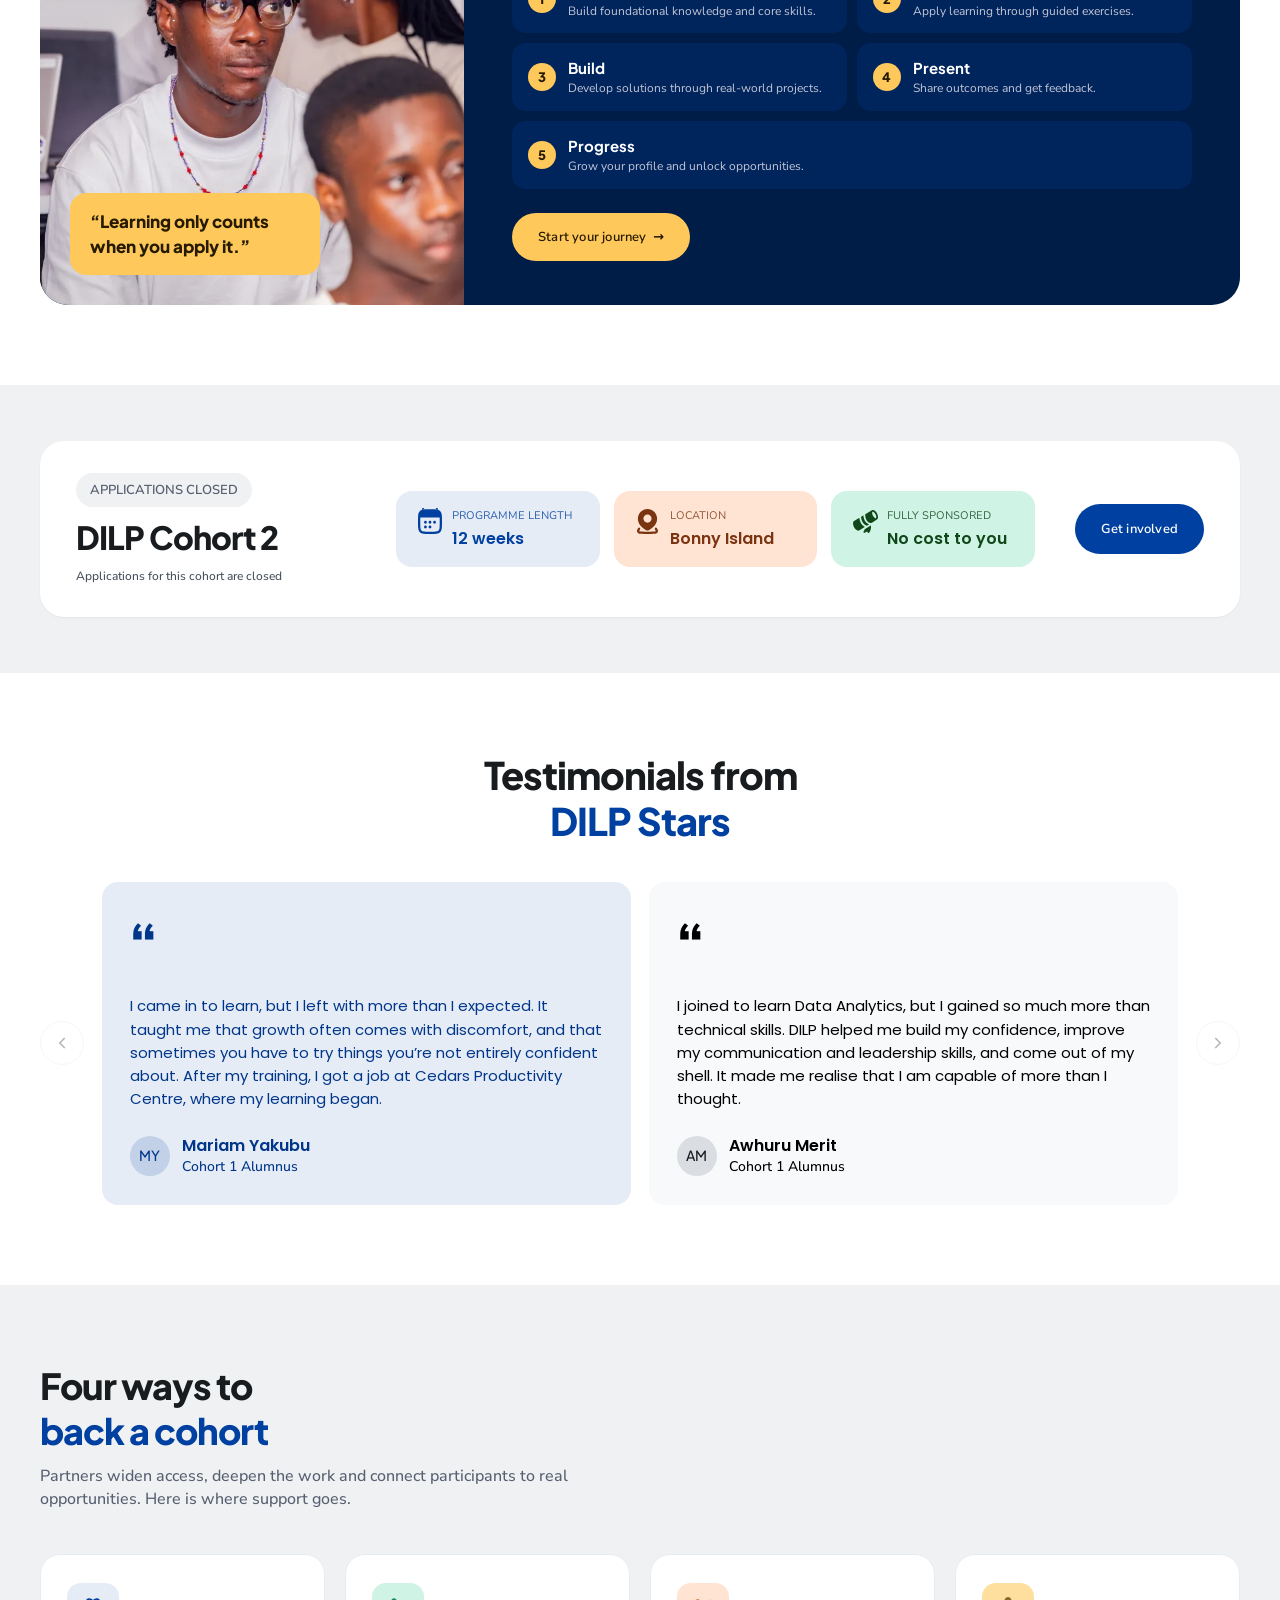
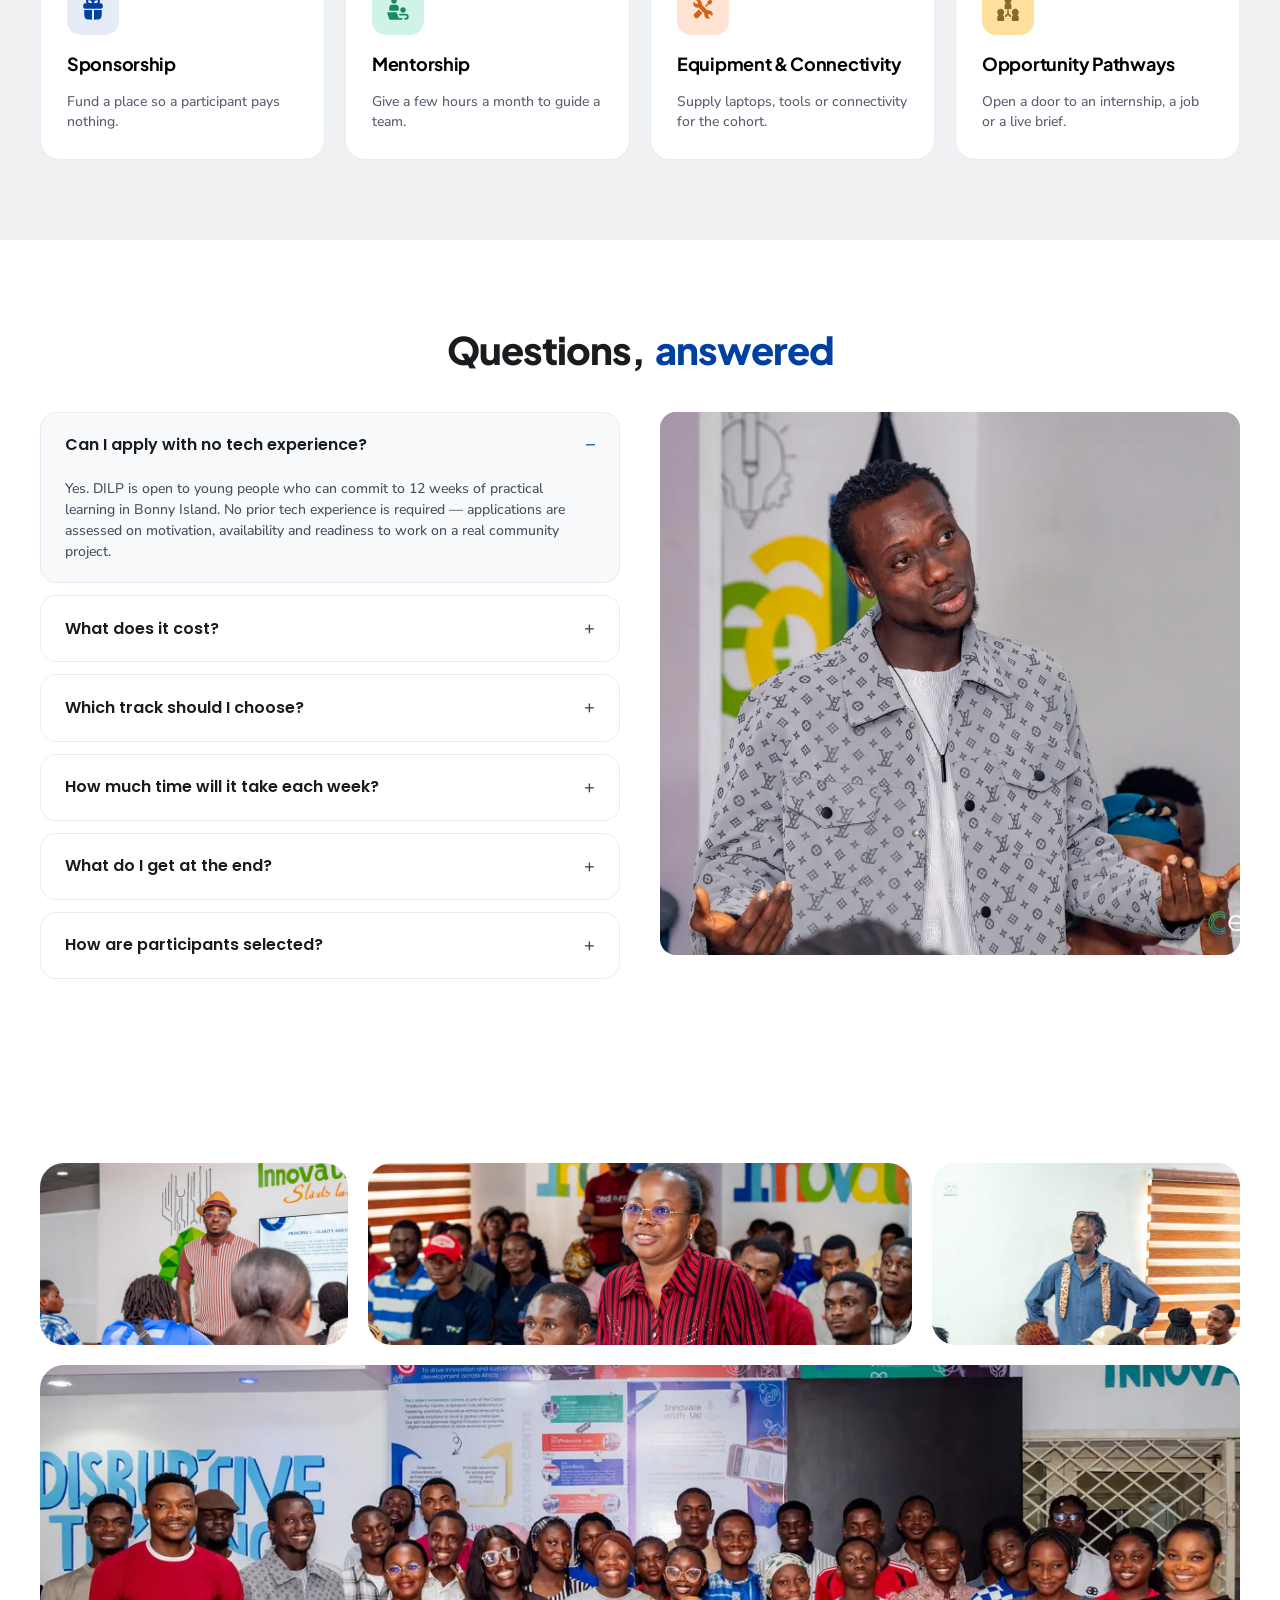
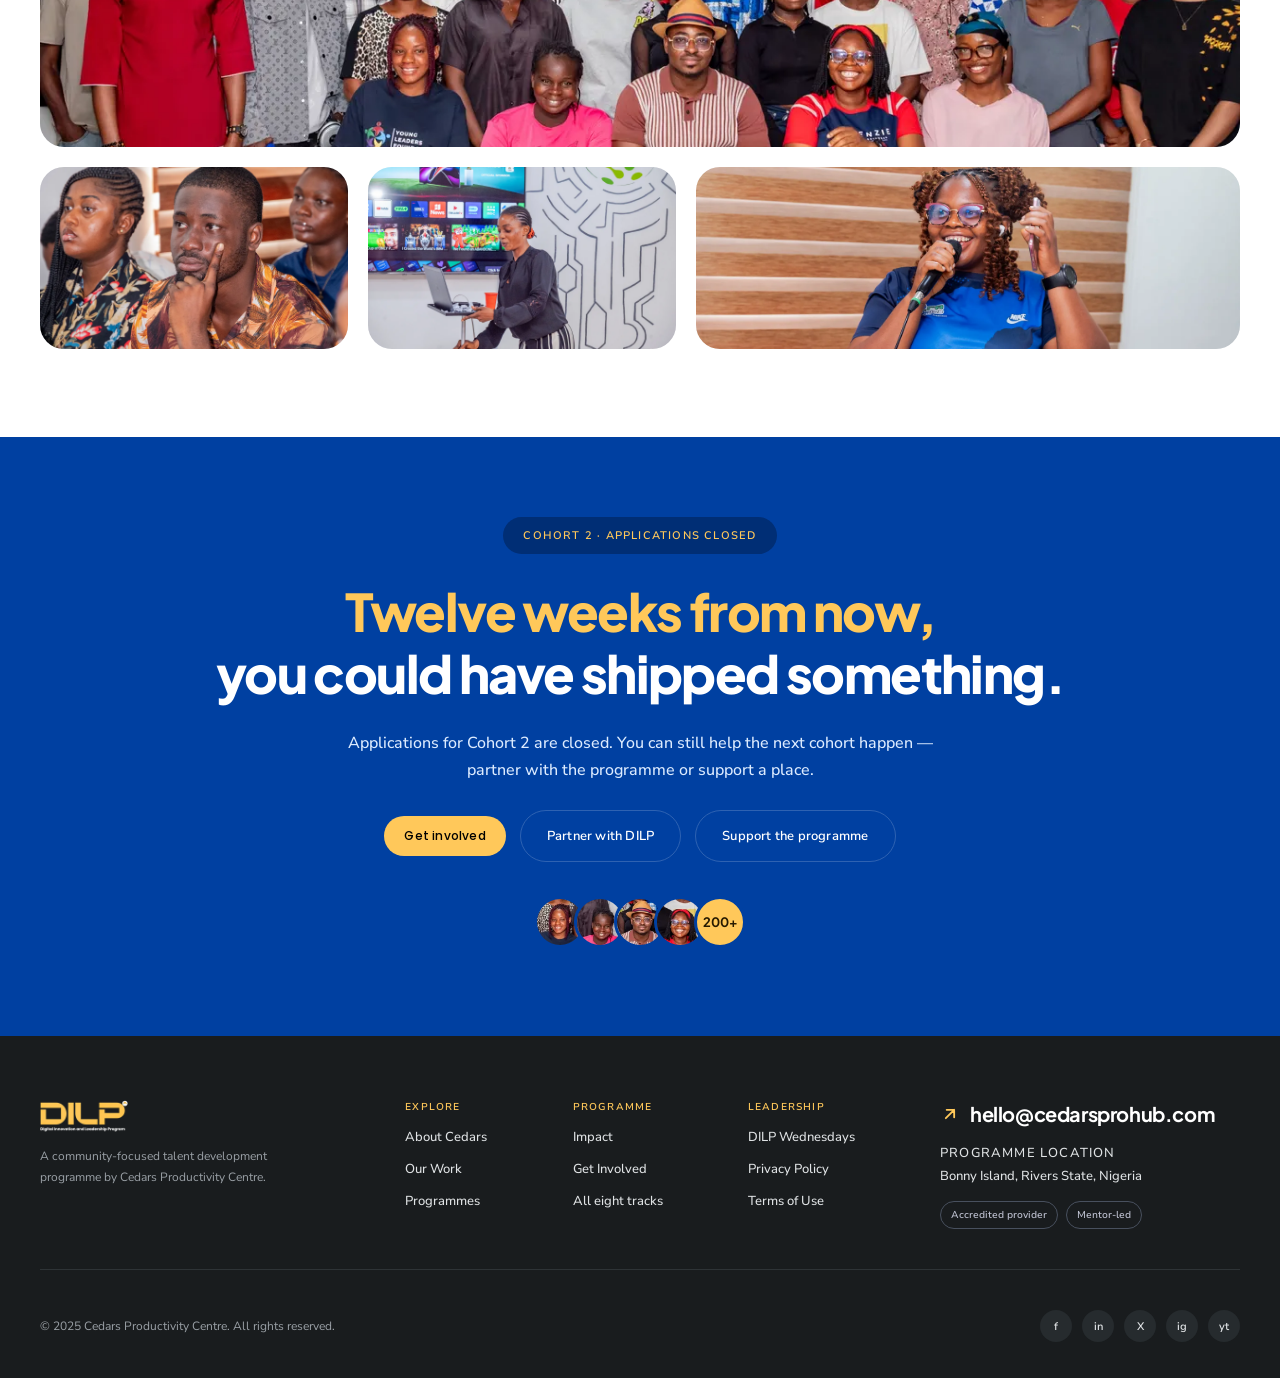
==== commit 0bed8d08: "Remove the view-all button under the tracks The grid lists all eight and links each one, and the but" ====
--- a/index.html
+++ b/index.html
@@ -376,8 +376,6 @@
           </div>
         </article>
       </div>
-
-      <a class="btn btn--dark btn--md reveal" href="#apply">View all eight tracks</a>
     </div>
   </section>
 
--- a/styles.css
+++ b/styles.css
@@ -190,14 +190,6 @@
 .btn--yellow-alt { color: var(--yellow-ink-strong); }
 .btn--yellow:hover,
 .btn--yellow-alt:hover { box-shadow: 0 12px 26px -14px rgba(255, 200, 90, 0.9); }
-
-.btn--dark {
-  --btn-hover: #3a4145;
-  --btn-hover: color-mix(in srgb, var(--ink) 82%, #fff);
-  background: var(--ink);
-  color: var(--white);
-}
-.btn--dark:hover { box-shadow: var(--shadow-md); }
 
 .btn--black {
   --btn-hover: #2e2e2e;
